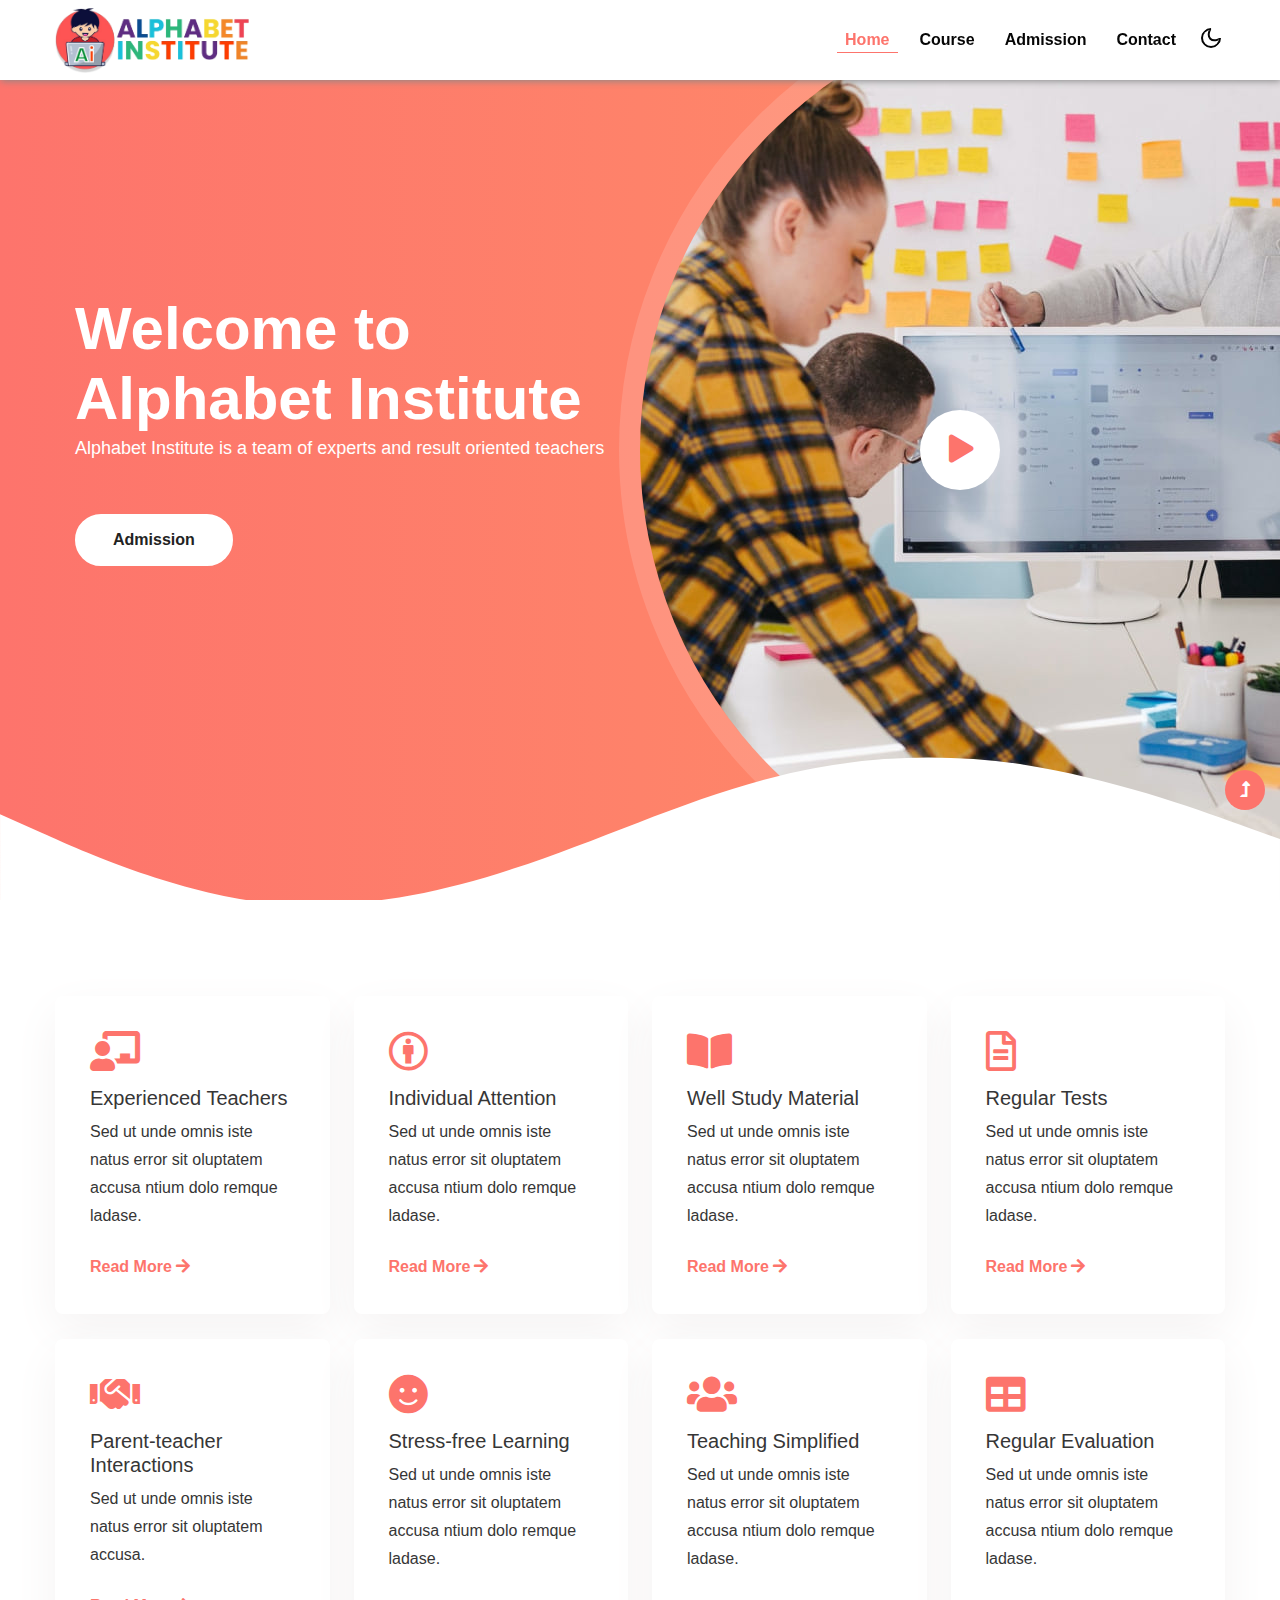
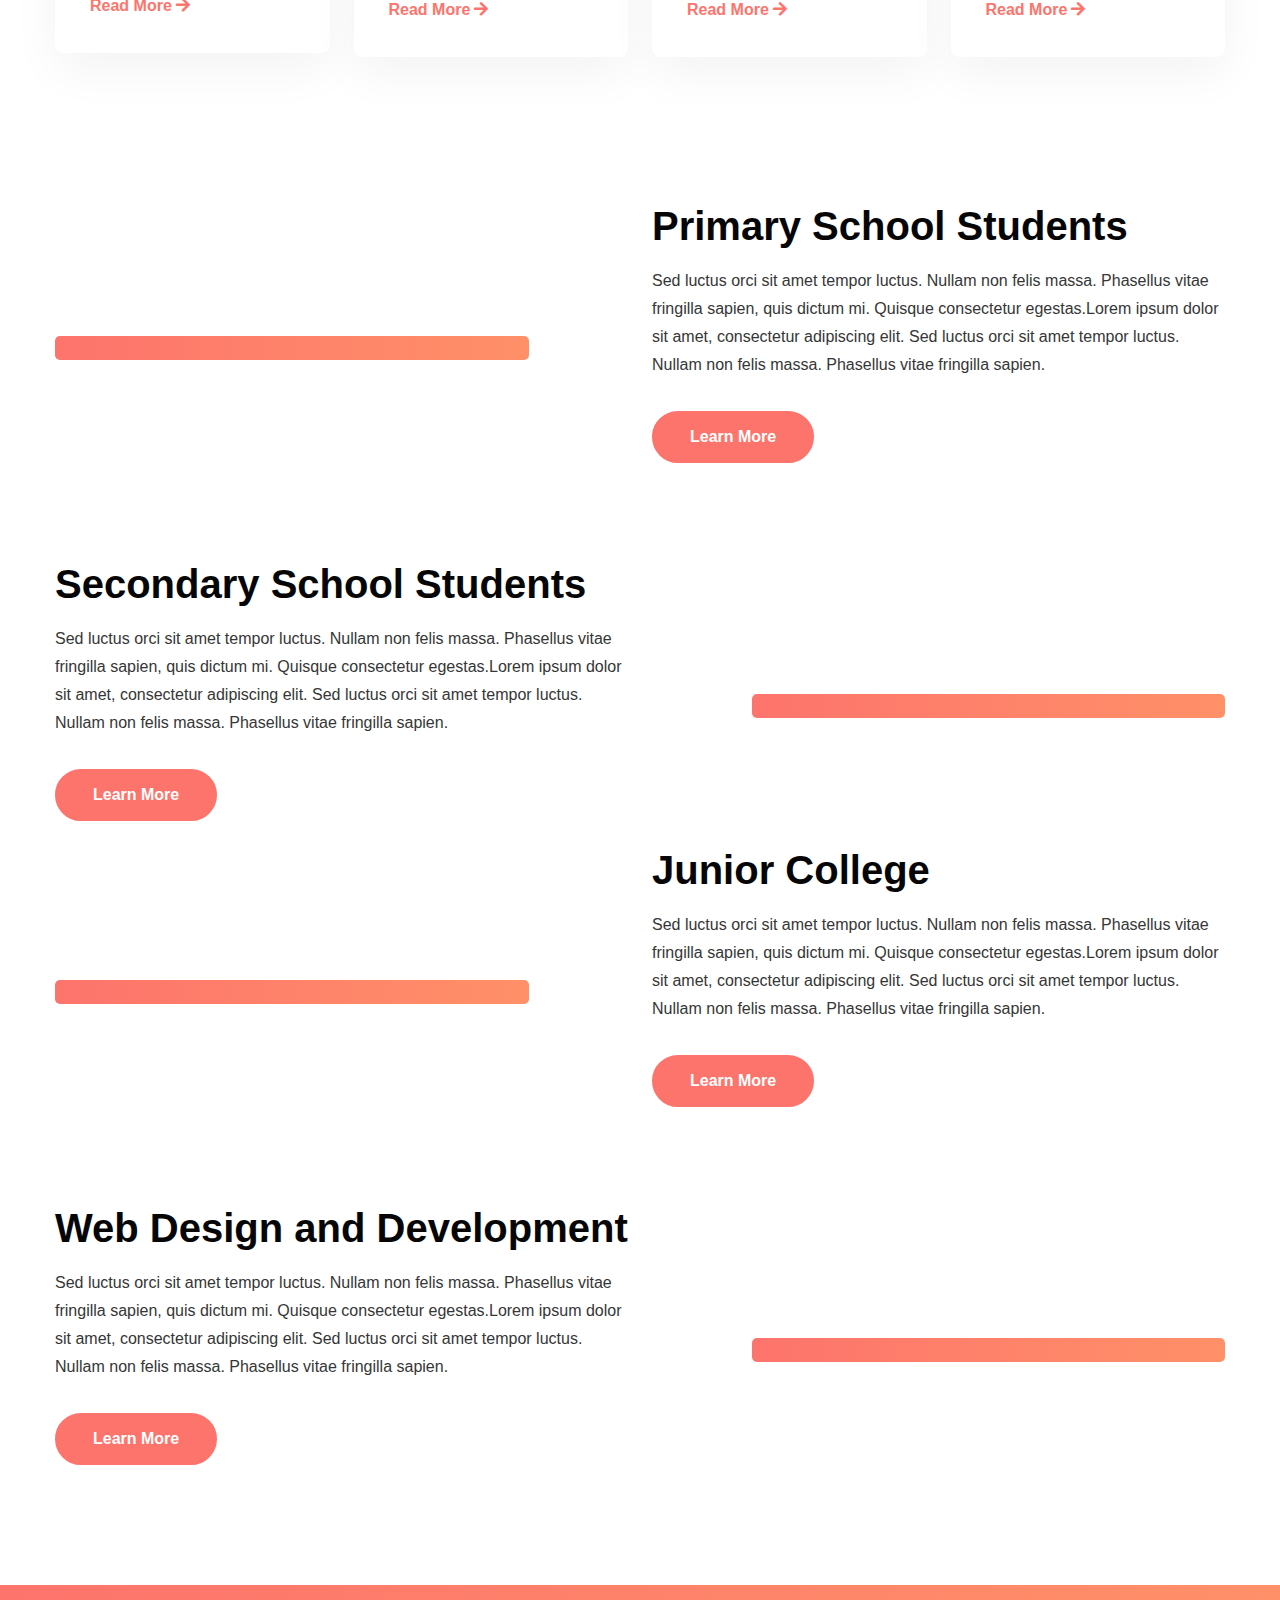
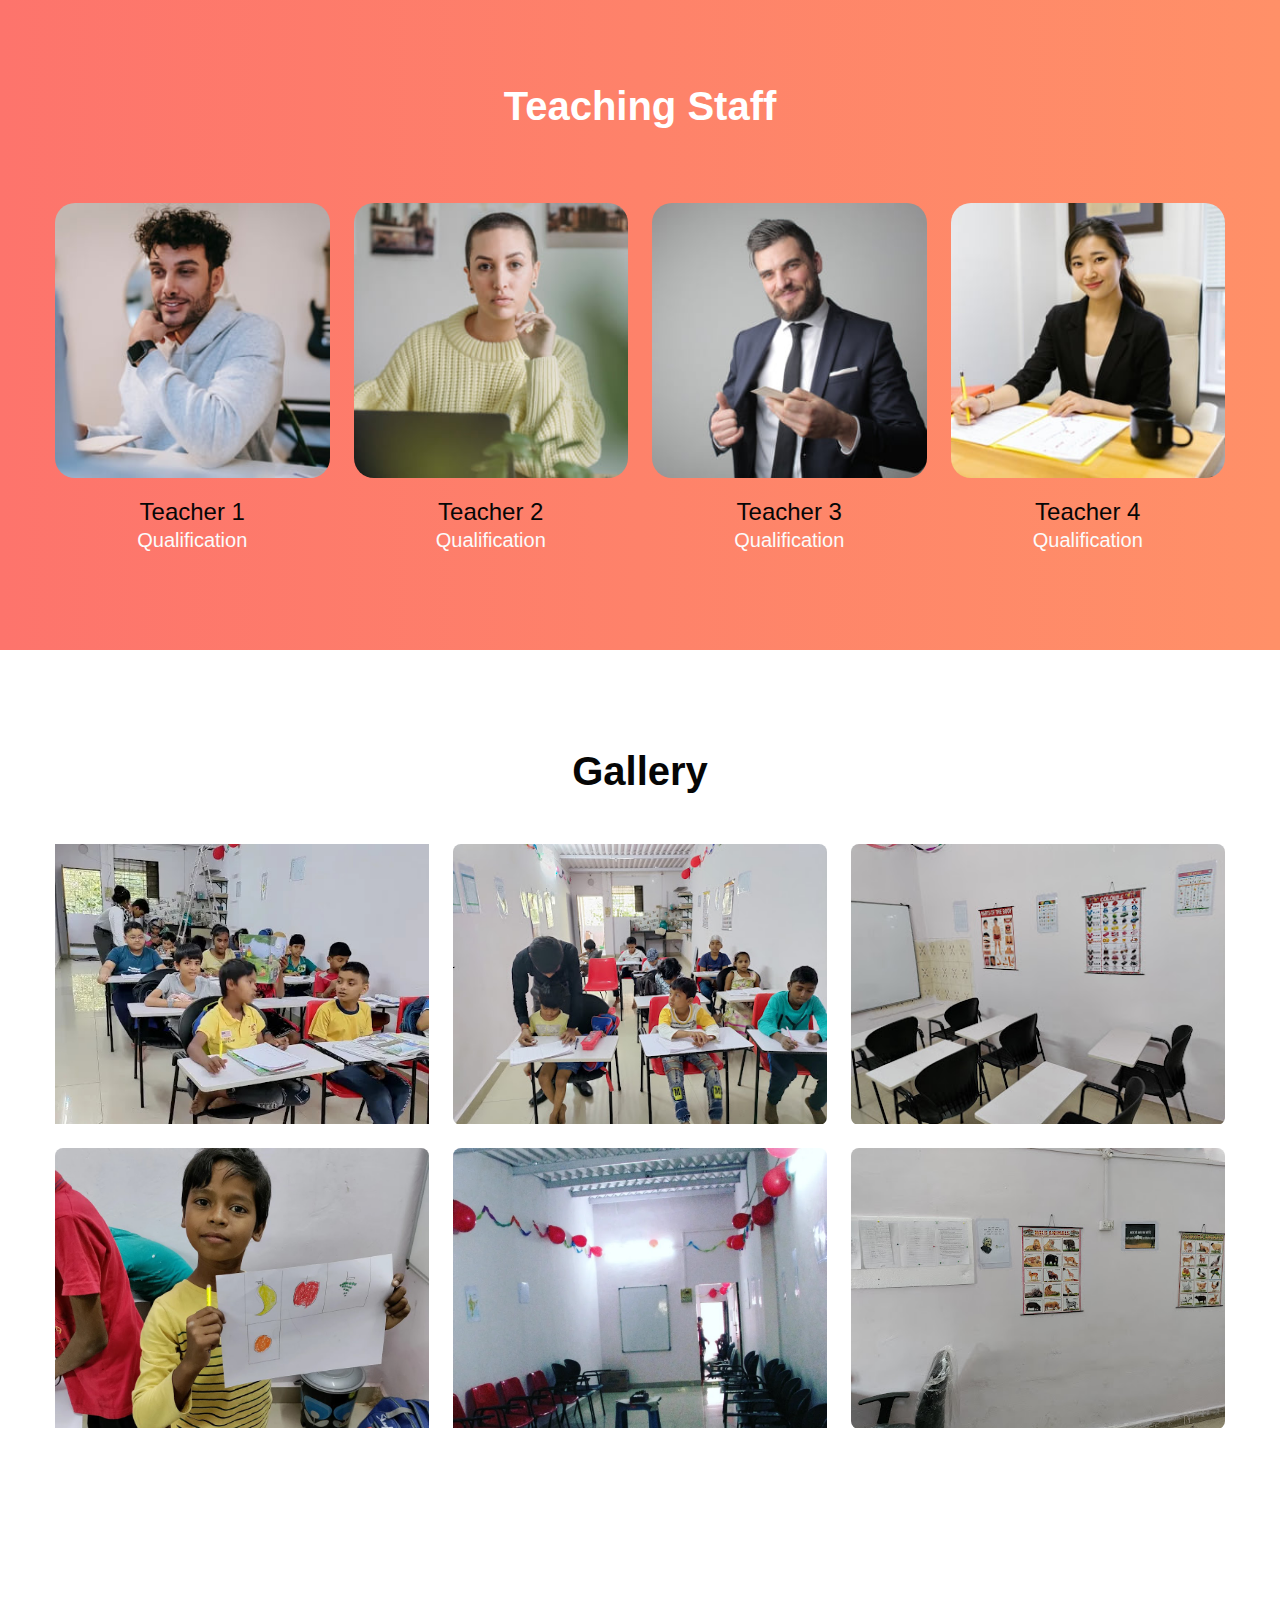
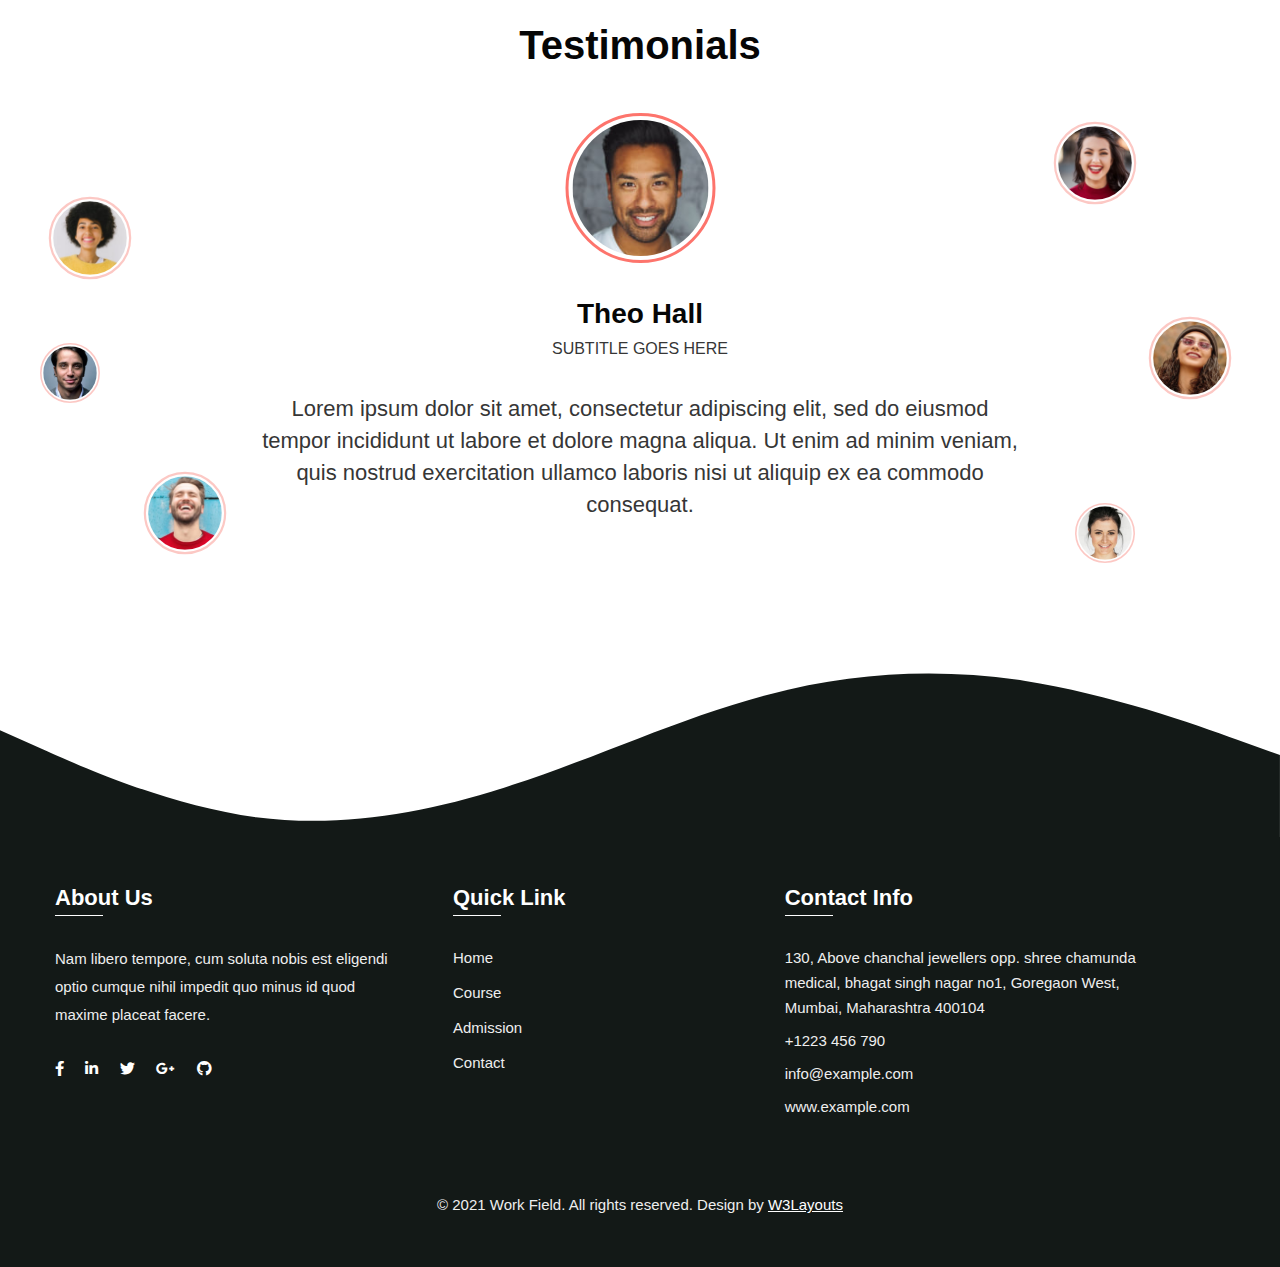
==== index.html @ 5a0d917d "alphabet_institue" ====
<!doctype html>
<html lang="en">

<head>
    <!-- Required meta tags -->
    <meta charset="utf-8">
    <meta name="viewport" content="width=device-width, initial-scale=1">
    <title>Work Field - Corporate Category Bootstrap Responsive Web Template - Home : W3Layouts</title>
    <!-- Template CSS Style link -->
    <link rel="stylesheet" href="assets/css/style-starter.css">

    <link href="https://cdnjs.cloudflare.com/ajax/libs/font-awesome/5.13.0/css/all.min.css" rel="stylesheet">
</head>

<body>
    <!-- header -->
    <header id="site-header" class="fixed-top nav-fixed">
        <div class="container">
            <nav class="navbar navbar-expand-lg navbar-light">
                <a class="navbar-brand" href="index.html">
                    <img src="assets/images/ai_logo.png" alt="">
                </a>
                <button class="navbar-toggler collapsed" type="button" data-bs-toggle="collapse"
                    data-bs-target="#navbarScroll" aria-controls="navbarScroll" aria-expanded="false"
                    aria-label="Toggle navigation">
                    <span class="navbar-toggler-icon fa icon-expand fa-bars"></span>
                    <span class="navbar-toggler-icon fa icon-close fa-times"></span>
                </button>
                <div class="collapse navbar-collapse" id="navbarScroll">
                    <ul class="navbar-nav mx-auto my-2 my-lg-0 navbar-nav-scroll">
                        <li class="nav-item">
                            <a class="nav-link active" aria-current="page" href="index.html">Home</a>
                        </li>
                        <li class="nav-item">
                            <a class="nav-link" href="about.html">Course</a>
                        </li>
                        <li class="nav-item">
                            <a class="nav-link" href="services.html">Admission</a>
                        </li>
                        <li class="nav-item">
                            <a class="nav-link" href="contact.html">Contact</a>
                        </li>
                    </ul>
                    <!-- <form action="#blog" method="GET" class="d-flex search-header">
                        <input class="form-control" type="search" placeholder="Enter Keyword..." aria-label="Search"
                            required>
                        <button class="btn btn-style" type="submit">Search</button>
                    </form> -->
                </div>
                <!-- toggle switch for light and dark theme -->
                <div class="cont-ser-position">
                    <nav class="navigation">
                        <div class="theme-switch-wrapper">
                            <label class="theme-switch" for="checkbox">
                                <input type="checkbox" id="checkbox">
                                <div class="mode-container">
                                    <i class="gg-sun"></i>
                                    <i class="gg-moon"></i>
                                </div>
                            </label>
                        </div>
                    </nav>
                </div>
                <!-- //toggle switch for light and dark theme -->
            </nav>
        </div>
    </header>
    <!-- //header -->

    <!-- hero slider Start -->
    <div class="banner-wrap">
        <div class="row m-0">
            <div class="col-md-6 banner-left pt-md-0 pt-5 pb-md-0 pb-sm-4">
                <div class="container pt-md-0 pt-5">
                    <div class="banner-info ps-xxl-5 ps-xl-0 ps-5 ms-lg-5 py-md-0 py-5">
                        <h3>Welcome to Alphabet Institute</h3>
                        <p class="mb-1">Alphabet Institute is a team of experts and result oriented teachers</p>
                        <a class="btn btn-style btn-style-2 mt-sm-5 mt-4" href="about.html">Admission</a>
                    </div>
                </div>
            </div>
            <div class="col-md-6 banner-right">
                <div class="text-center py-5">
                    <a href="#small-dialog" class="popup-with-zoom-anim play-view text-center">
                        <span class="video-play-icon">
                            <span class="fa fa-play"></span>
                        </span>
                    </a>
                    <!-- dialog itself, mfp-hide class is required to make dialog hidden -->
                    <div id="small-dialog" class="zoom-anim-dialog mfp-hide">
                        <iframe src="https://player.vimeo.com/video/119641053?h=6ddc880e8a" frameborder="0"
                            allow="autoplay; fullscreen" allowfullscreen></iframe>
                    </div>
                    <!--//video-->
                </div>
            </div>
        </div>
        <div class="shape">
            <svg xmlns="http://www.w3.org/2000/svg" viewBox="0 0 1440 280">
                <path fill-opacity="1">
                    <animate attributeName="d" dur="20000ms" repeatCount="indefinite"
                        values="M0,160L48,181.3C96,203,192,245,288,261.3C384,277,480,267,576,234.7C672,203,768,149,864,117.3C960,85,1056,75,1152,90.7C1248,107,1344,149,1392,170.7L1440,192L1440,320L1392,320C1344,320,1248,320,1152,320C1056,320,960,320,864,320C768,320,672,320,576,320C480,320,384,320,288,320C192,320,96,320,48,320L0,320Z; M0,160L48,181.3C96,203,192,245,288,234.7C384,224,480,160,576,133.3C672,107,768,117,864,138.7C960,160,1056,192,1152,197.3C1248,203,1344,181,1392,170.7L1440,160L1440,320L1392,320C1344,320,1248,320,1152,320C1056,320,960,320,864,320C768,320,672,320,576,320C480,320,384,320,288,320C192,320,96,320,48,320L0,320Z;												 M0,64L48,74.7C96,85,192,107,288,133.3C384,160,480,192,576,170.7C672,149,768,75,864,80C960,85,1056,171,1152,181.3C1248,192,1344,128,1392,96L1440,64L1440,320L1392,320C1344,320,1248,320,1152,320C1056,320,960,320,864,320C768,320,672,320,576,320C480,320,384,320,288,320C192,320,96,320,48,320L0,320Z;
                                                 M0,160L48,181.3C96,203,192,245,288,261.3C384,277,480,267,576,234.7C672,203,768,149,864,117.3C960,85,1056,75,1152,90.7C1248,107,1344,149,1392,170.7L1440,192L1440,320L1392,320C1344,320,1248,320,1152,320C1056,320,960,320,864,320C768,320,672,320,576,320C480,320,384,320,288,320C192,320,96,320,48,320L0,320Z;" />

                </path>
            </svg>
        </div>
    </div>
    <!-- hero slider end -->

    <!-- 4grids with content block -->
    <section class="home-about-w3l pt-lg-5 pb-5" id="features">
        <div class="container py-md-5 py-4">
            <div class="row align-items-center">
                <div class="col-xl-12 col-lg-8 mt-lg-0 mt-5">
                    <div class="row">
                        <div class="col-sm-3">
                            <div class="grids-1">
                                <div class="icon-style">
                                    <i class="fas fa-chalkboard-teacher"></i>
                                </div>
                                <h5 class="title-head mb-2"><a href="about.html">Experienced Teachers</a></h5>
                                <p>Sed ut unde omnis iste natus error sit oluptatem accusa ntium dolo remque
                                    ladase.</p>
                                <a href="about.html" class="btn btn-style btn-style-primary mt-4">Read More<i
                                        class="fas fa-arrow-right ms-1"></i></a>
                            </div>
                        </div>
                        <div class="col-sm-3">
                            <div class="grids-1">
                                <div class="icon-style">
                                    <i class="fab fa-creative-commons-by"></i>
                                </div>
                                <h5 class="title-head mb-2"><a href="about.html">Individual Attention</a></h5>
                                <p>Sed ut unde omnis iste natus error sit oluptatem accusa ntium dolo remque
                                    ladase.</p>
                                <a href="about.html" class="btn btn-style btn-style-primary mt-4">Read More<i
                                        class="fas fa-arrow-right ms-1"></i></a>
                            </div>
                        </div>
                        <div class="col-sm-3">
                            <div class="grids-1">
                                <div class="icon-style">
                                    <i class="fas fa-book-open"></i>
                                </div>
                                <h5 class="title-head mb-2"><a href="about.html">Well Study Material</a></h5>
                                <p>Sed ut unde omnis iste natus error sit oluptatem accusa ntium dolo remque
                                    ladase.</p>
                                <a href="about.html" class="btn btn-style btn-style-primary mt-4">Read More<i
                                        class="fas fa-arrow-right ms-1"></i></a>
                            </div>
                        </div>
                        <div class="col-sm-3">
                            <div class="grids-1">
                                <div class="icon-style">
                                    <i class="far fa-file-alt"></i>
                                </div>
                                <h5 class="title-head mb-2"><a href="about.html">Regular Tests</a></h5>
                                <p>Sed ut unde omnis iste natus error sit oluptatem accusa ntium dolo remque
                                    ladase.</p>
                                <a href="about.html" class="btn btn-style btn-style-primary mt-4">Read More<i
                                        class="fas fa-arrow-right ms-1"></i></a>
                            </div>
                        </div>
                    </div>
                </div>
                <div class="col-xl-12 col-lg-8 mt-lg-0 mt-5" style="margin-top: 25px !important;">
                    <div class="row">    
                        <div class="col-sm-3">
                            <div class="grids-1">
                                <div class="icon-style">                                    
                                    <i class="fas fa-handshake"></i>
                                </div>
                                <h5 class="title-head mb-2"><a href="about.html">Parent-teacher Interactions</a></h5>
                                <p>Sed ut unde omnis iste natus error sit oluptatem accusa.</p>
                                <a href="about.html" class="btn btn-style btn-style-primary mt-4">Read More<i
                                        class="fas fa-arrow-right ms-1"></i></a>
                            </div>
                        </div>
                        <div class="col-sm-3">
                            <div class="grids-1">
                                <div class="icon-style">
                                    <i class="fas fa-smile"></i>
                                </div>
                                <h5 class="title-head mb-2"><a href="about.html">Stress-free Learning</a></h5>
                                <p>Sed ut unde omnis iste natus error sit oluptatem accusa ntium dolo remque
                                    ladase.</p>
                                <a href="about.html" class="btn btn-style btn-style-primary mt-4">Read More<i
                                        class="fas fa-arrow-right ms-1"></i></a>
                            </div>
                        </div>
                        <div class="col-sm-3">
                            <div class="grids-1">
                                <div class="icon-style">
                                    <i class="fas fa-users"></i>
                                </div>
                                <h5 class="title-head mb-2"><a href="about.html">Teaching Simplified</a></h5>
                                <p>Sed ut unde omnis iste natus error sit oluptatem accusa ntium dolo remque
                                    ladase.</p>
                                <a href="about.html" class="btn btn-style btn-style-primary mt-4">Read More<i
                                        class="fas fa-arrow-right ms-1"></i></a>
                            </div>
                        </div>
                        <div class="col-sm-3">
                            <div class="grids-1">
                                <div class="icon-style">
                                    <i class="fas fa-table"></i>
                                </div>
                                <h5 class="title-head mb-2"><a href="about.html">Regular Evaluation</a></h5>
                                <p>Sed ut unde omnis iste natus error sit oluptatem accusa ntium dolo remque
                                    ladase.</p>
                                <a href="about.html" class="btn btn-style btn-style-primary mt-4">Read More<i
                                        class="fas fa-arrow-right ms-1"></i></a>
                            </div>
                        </div>
                    </div>
                </div>
                <!-- <div class="col-xl-5 col-lg-4 ps-lg-5 mt-lg-0 mt-5">
                    <h3 class="title-style mb-lg-4 mb-3">Digital Experience in the Talent Journey and Learning!</h3>
                    <p class="text-para">Aurabitur id gravida risus. Fusce eget ex fermentum, ultricies nisi ac sed,
                        lacinia est. Quisque ut lectus consequat, venenatis eros et, sed commodo risus.
                    </p>
                    <a href="about.html" class="btn btn-style mt-sm-5 mt-4">Learn More</a>
                </div> -->
            </div>
        </div>
    </section>
    <!-- 4grids with content block -->

    <!-- image with text section -->
    <section class="w3l-text-6 py-5">
        <div class="container pb-md-5 pb-4">
            <div class="row top-cont-grid align-items-center">
                <div class="col-lg-5">
                    <div class="right-img">
                        <img src="assets/images/primary.png" alt="" class="img-fluid" />
                    </div>
                </div>
                <div class="col-lg-1">

                </div>
                <div class="col-lg-6 mt-lg-0 mt-sm-5 mt-4">
                    <div class="left-cont">
                        <h3 class="title-style">Primary School Students</h3>
                        <p class="mt-3 mb-2">Sed luctus orci sit amet tempor luctus. Nullam non felis massa. Phasellus
                            vitae fringilla sapien, quis dictum mi. Quisque consectetur egestas.Lorem ipsum dolor sit
                            amet,
                            consectetur adipiscing elit. Sed luctus orci sit amet tempor luctus. Nullam non felis massa.
                            Phasellus vitae fringilla sapien.</p>
                        <a href="services.html" class="btn btn-style mt-4">Learn More</a>
                    </div>
                </div>
            </div>
            <div class="row top-cont-grid top-space align-items-center mt-5 pt-lg-5 pt-4 pb-4">
                <div class="col-lg-6 mt-lg-0 mt-sm-5 mt-4 order-lg-first order-last">
                    <div class="left-cont">
                        <h3 class="title-style">Secondary School Students</h3>
                        <p class="mt-3 mb-2">Sed luctus orci sit amet tempor luctus. Nullam non felis massa. Phasellus
                            vitae fringilla sapien, quis dictum mi. Quisque consectetur egestas.Lorem ipsum dolor sit
                            amet,
                            consectetur adipiscing elit. Sed luctus orci sit amet tempor luctus. Nullam non felis massa.
                            Phasellus vitae fringilla sapien.</p>
                        <a href="services.html" class="btn btn-style mt-4">Learn More</a>
                    </div>
                </div>
                <div class="col-lg-1">

                </div>
                <div class="col-lg-5 order-lg-last order-first">
                    <div class="right-img sec-img-ab">
                        <img src="assets/images/secondry.png" alt="" class="img-fluid" />
                    </div>
                </div>
            </div>
            <div class="row top-cont-grid align-items-center">
                <div class="col-lg-5">
                    <div class="right-img">
                        <img src="assets/images/primary.png" alt="" class="img-fluid" />
                    </div>
                </div>
                <div class="col-lg-1">

                </div>
                <div class="col-lg-6 mt-lg-0 mt-sm-5 mt-4">
                    <div class="left-cont">
                        <h3 class="title-style">Junior College</h3>
                        <p class="mt-3 mb-2">Sed luctus orci sit amet tempor luctus. Nullam non felis massa. Phasellus
                            vitae fringilla sapien, quis dictum mi. Quisque consectetur egestas.Lorem ipsum dolor sit
                            amet,
                            consectetur adipiscing elit. Sed luctus orci sit amet tempor luctus. Nullam non felis massa.
                            Phasellus vitae fringilla sapien.</p>
                        <a href="services.html" class="btn btn-style mt-4">Learn More</a>
                    </div>
                </div>
            </div>
            <div class="row top-cont-grid top-space align-items-center mt-5 pt-lg-5 pt-4 pb-4">
                <div class="col-lg-6 mt-lg-0 mt-sm-5 mt-4 order-lg-first order-last">
                    <div class="left-cont">
                        <h3 class="title-style">Web Design and Development</h3>
                        <p class="mt-3 mb-2">Sed luctus orci sit amet tempor luctus. Nullam non felis massa. Phasellus
                            vitae fringilla sapien, quis dictum mi. Quisque consectetur egestas.Lorem ipsum dolor sit
                            amet,
                            consectetur adipiscing elit. Sed luctus orci sit amet tempor luctus. Nullam non felis massa.
                            Phasellus vitae fringilla sapien.</p>
                        <a href="services.html" class="btn btn-style mt-4">Learn More</a>
                    </div>
                </div>
                <div class="col-lg-1">

                </div>
                <div class="col-lg-5 order-lg-last order-first">
                    <div class="right-img sec-img-ab">
                        <img src="assets/images/secondry.png" alt="" class="img-fluid" />
                    </div>
                </div>
            </div>
        </div>
    </section>
    <!-- image with text section -->

    <!-- stats -->
    <section class="w3_stats py-5" id="stats">
        <div class="container py-md-5 py-5">
            <div class="title-heading-w3 text-center mx-auto mb-md-5 mb-4" style="max-width:500px;">
                <h3 class="title-style" style="color:white">Teaching Staff</h3>
            </div>
            <div class="w3-stats text-center pt-lg-4">
                <div class="row">
                    <div class="col-md-3 col-6">
                        <div class="counter">                            
                            <div class="d-flex align-items-center justify-content-center">
                                <img src="assets/images/team1.jpg" alt="" class="img-fluid">                               
                            </div>
                            <h4>Teacher 1</h4>
                            <p class="count-text">Qualification</p>
                        </div>
                    </div>
                    <div class="col-md-3 col-6">
                        <div class="counter">                            
                            <div class="d-flex align-items-center justify-content-center">
                                <img src="assets/images/team2.jpg" alt="" class="img-fluid">
                            </div>
                            <h4>Teacher 2</h4>
                            <p class="count-text">Qualification</p>
                        </div>
                    </div>
                    <div class="col-md-3 col-6 mt-md-0 mt-4">
                        <div class="counter">                            
                            <div class="d-flex align-items-center justify-content-center">
                                <img src="assets/images/team3.jpg" alt="" class="img-fluid">
                            </div>
                            <h4>Teacher 3</h4>
                            <p class="count-text">Qualification</p>
                        </div>
                    </div>
                    <div class="col-md-3 col-6 mt-md-0 mt-4">
                        <div class="counter">                            
                            <div class="d-flex align-items-center justify-content-center">
                                <img src="assets/images/team4.jpg" alt="" class="img-fluid">
                            </div>
                            <h4>Teacher 4</h4>
                            <p class="count-text">Qualification</p>
                        </div>
                    </div>
                </div>
            </div>
        </div>
    </section>
    <!-- //stats -->

    <!-- projects block -->
    <section class="project-sec py-5" id="projects">
        <div class="container py-md-5 py-4">
            <div class="title-heading-w3 text-center mx-auto mb-md-5 mb-4" style="max-width:500px;">
                <h3 class="title-style">Gallery</h3>
            </div>
            <div class="row">
                <div class="col-md-4 col-6 gallery_height">
                    <a href="https://w3layouts.com/template/grocery-mart-a-multi-vendor-ecommerce-website-template/"
                        target="_blank">
                        <img src="assets/images/g1.jpg" alt="" class="img-fluid ">
                    </a>
                </div>
                <div class="col-md-4 col-6 gallery_height">
                    <a href="https://w3layouts.com/template/beidea-a-corporate-business-category-website-template/"
                        target="_blank">
                        <img src="assets/images/g2.jpg" alt="" class="img-fluid radius-image">
                    </a>
                </div>
                <div class="col-md-4 col-6 mt-md-0 mt-4 gallery_height">
                    <a href="https://w3layouts.com/template/biodata-a-personal-portfolio-website-templates/"
                        target="_blank">
                        <img src="assets/images/g3.jpg" alt="" class="img-fluid radius-image">
                    </a>
                </div>
                <div class="col-md-4 col-6 mt-4 gallery_height">
                    <a href="https://w3layouts.com/template/call-center-a-corporate-business-website-template/"
                        target="_blank">
                        <img src="assets/images/g4.jpg" alt="" class="img-fluid radius-image">
                    </a>
                </div>
                <div class="col-md-4 col-6 mt-4 gallery_height">
                    <a href="https://w3layouts.com/template/industries-website-template/" target="_blank">
                        <img src="assets/images/g5.jpg" alt="" class="img-fluid radius-image">
                    </a>
                </div>
                <div class="col-md-4 col-6 mt-4 gallery_height">
                    <a href="https://w3layouts.com/template/studious-website-template/" target="_blank">
                        <img src="assets/images/g6.jpg" alt="" class="img-fluid radius-image">
                    </a>
                </div>
            </div>
        </div>
    </section>
    <!-- //projects block -->

    <!-- pricing block -->
    <!-- <section class="pricing-w3l py-lg-5 py-2">
        <div class="container">
            <div class="title-heading-w3 text-center mx-auto mb-md-5 mb-4 pb-md-1" style="max-width:500px;">
                <h3 class="title-style">Pick the right plan!</h3>
            </div>
            <div class="row no-gutters pt-4">
                <div class="col-lg-4 box-pricing">
                    <h3 class="text-price">Standard</h3>
                    <h4>$0<span>per month</span></h4>
                    <ul>
                        <li><i class="fas fa-check-circle"></i> Basic website checkup</li>
                        <li><i class="fas fa-check-circle"></i> SEO recommendations</li>
                        <li><i class="fas fa-check-circle"></i> Google Ads basic plan</li>
                        <li class="na"><span><i class="fas fa-check-circle"></i> Social Media plan</span></li>
                        <li class="na"><span><i class="fas fa-check-circle"></i> Company & Business Setup</span></li>
                    </ul>
                    <a href="#button" class="btn btn-style mt-4">Get Started</a>
                </div>

                <div class="col-lg-4 box-pricing featured">
                    <h3 class="text-price">Popular</h3>
                    <h4>$29<span>per month</span></h4>
                    <ul>
                        <li><i class="fas fa-check-circle"></i> Basic website checkup</li>
                        <li><i class="fas fa-check-circle"></i> SEO recommendations</li>
                        <li><i class="fas fa-check-circle"></i> Google Ads basic plan</li>
                        <li><i class="fas fa-check-circle"></i> Social Media plan</li>
                        <li class="na"><span><i class="fas fa-check-circle"></i> Company & Business Setup</span></li>
                    </ul>
                    <a href="#button" class="btn btn-style btn-style-2 mt-4">Get Started</a>
                </div>

                <div class="col-lg-4 box-pricing">
                    <h3 class="text-price">Premium</h3>
                    <h4>$49<span>per month</span></h4>
                    <ul>
                        <li><i class="fas fa-check-circle"></i> Basic website checkup</li>
                        <li><i class="fas fa-check-circle"></i> SEO recommendations</li>
                        <li><i class="fas fa-check-circle"></i> Google Ads basic plan</li>
                        <li><i class="fas fa-check-circle"></i> Social Media plan</li>
                        <li><i class="fas fa-check-circle"></i> Company & Business Setup</li>
                    </ul>
                    <a href="#button" class="btn btn-style mt-4">Get Started</a>
                </div>
            </div>
        </div>
    </section> -->
    <!-- //pricing block -->

    <!-- testimonial section -->
    <section class="testimonial-area pt-5" id="testimonials">
        <div class="container pt-md-5 pt-4">
            <div class="title-heading-w3 text-center mx-auto mb-sm-5 mb-4" style="max-width:500px;">
                <h3 class="title-style">Testimonials</h3>
            </div>
            <div class="testi-wrap">
                <div class="client-single active position-1" data-position="position-1">
                    <div class="client-img">
                        <img src="assets/images/testi4.jpg" alt="" />
                    </div>
                    <div class="client-info">
                        <h3>Theo Hall</h3>
                        <p>Subtitle goes here</p>
                    </div>
                    <div class="client-comment">
                        <h3>Lorem ipsum dolor sit amet, consectetur adipiscing elit, sed do eiusmod tempor incididunt ut
                            labore et dolore magna aliqua. Ut enim ad minim veniam, quis nostrud exercitation ullamco
                            laboris nisi ut aliquip ex ea commodo consequat. </h3>
                        <img src="assets/images/quote.png" alt="" />
                    </div>
                </div>

                <div class="client-single inactive position-2" data-position="position-2">
                    <div class="client-img">
                        <img src="assets/images/testi2.jpg" alt="" />
                    </div>
                    <div class="client-info">
                        <h3>Olive Yew</h3>
                        <p>Subtitle goes here</p>
                    </div>
                    <div class="client-comment">
                        <h3>Lorem ipsum dolor sit amet, consectetur adipiscing elit, sed do eiusmod tempor incididunt ut
                            labore et dolore magna aliqua. Ut enim ad minim veniam, quis nostrud exercitation ullamco
                            laboris nisi ut aliquip ex ea commodo consequat. </h3>
                        <img src="assets/images/quote.png" alt="" />
                    </div>
                </div>

                <div class="client-single inactive position-3" data-position="position-3">
                    <div class="client-img">
                        <img src="assets/images/testi1.jpg" alt="" />
                    </div>
                    <div class="client-info">
                        <h3>Maya Didas</h3>
                        <p>Subtitle goes here</p>
                    </div>
                    <div class="client-comment">
                        <h3>Lorem ipsum dolor sit amet, consectetur adipiscing elit, sed do eiusmod tempor incididunt ut
                            labore et dolore magna aliqua. Ut enim ad minim veniam, quis nostrud exercitation ullamco
                            laboris nisi ut aliquip ex ea commodo consequat. </h3>
                        <img src="assets/images/quote.png" alt="" />
                    </div>
                </div>

                <div class="client-single inactive position-4" data-position="position-4">
                    <div class="client-img">
                        <img src="assets/images/testi3.jpg" alt="" />
                    </div>
                    <div class="client-info">
                        <h3>Brock Lee</h3>
                        <p>Subtitle goes here</p>
                    </div>
                    <div class="client-comment">
                        <h3>Lorem ipsum dolor sit amet, consectetur adipiscing elit, sed do eiusmod tempor incididunt ut
                            labore et dolore magna aliqua. Ut enim ad minim veniam, quis nostrud exercitation ullamco
                            laboris nisi ut aliquip ex ea commodo consequat. </h3>
                        <img src="assets/images/quote.png" alt="" />
                    </div>
                </div>

                <div class="client-single inactive position-5" data-position="position-5">
                    <div class="client-img">
                        <img src="assets/images/testi5.jpg" alt="" />
                    </div>
                    <div class="client-info">
                        <h3>Shona Leer</h3>
                        <p>Subtitle goes here</p>
                    </div>
                    <div class="client-comment">
                        <h3>Lorem ipsum dolor sit amet, consectetur adipiscing elit, sed do eiusmod tempor incididunt ut
                            labore et dolore magna aliqua. Ut enim ad minim veniam, quis nostrud exercitation ullamco
                            laboris nisi ut aliquip ex ea commodo consequat. </h3>
                        <img src="assets/images/quote.png" alt="" />
                    </div>
                </div>

                <div class="client-single inactive position-6" data-position="position-6">
                    <div class="client-img">
                        <img src="assets/images/testi6.jpg" alt="" />
                    </div>
                    <div class="client-info">
                        <h3>Dennis Lson</h3>
                        <p>Subtitle goes here</p>
                    </div>
                    <div class="client-comment">
                        <h3>Lorem ipsum dolor sit amet, consectetur adipiscing elit, sed do eiusmod tempor incididunt ut
                            labore et dolore magna aliqua. Ut enim ad minim veniam, quis nostrud exercitation ullamco
                            laboris nisi ut aliquip ex ea commodo consequat. </h3>
                        <img src="assets/images/quote.png" alt="" />
                    </div>
                </div>

                <div class="client-single inactive position-7" data-position="position-7">
                    <div class="client-img">
                        <img src="assets/images/testi7.jpg" alt="" />
                    </div>
                    <div class="client-info">
                        <h3>Jenna John</h3>
                        <p>Subtitle goes here</p>
                    </div>
                    <div class="client-comment">
                        <h3>Lorem ipsum dolor sit amet, consectetur adipiscing elit, sed do eiusmod tempor incididunt ut
                            labore et dolore magna aliqua. Ut enim ad minim veniam, quis nostrud exercitation ullamco
                            laboris nisi ut aliquip ex ea commodo consequat. </h3>
                        <img src="assets/images/quote.png" alt="" />
                    </div>
                </div>

            </div>
        </div>
    </section>
    <!-- //testimonial section -->

    <!-- footer -->
    <footer class="w3l-footer">
        <div class="shape-footer">
            <svg xmlns="http://www.w3.org/2000/svg" viewBox="0 0 1440 280">
                <path fill-opacity="1">
                    <animate attributeName="d" dur="20000ms" repeatCount="indefinite"
                        values="M0,160L48,181.3C96,203,192,245,288,261.3C384,277,480,267,576,234.7C672,203,768,149,864,117.3C960,85,1056,75,1152,90.7C1248,107,1344,149,1392,170.7L1440,192L1440,320L1392,320C1344,320,1248,320,1152,320C1056,320,960,320,864,320C768,320,672,320,576,320C480,320,384,320,288,320C192,320,96,320,48,320L0,320Z; M0,160L48,181.3C96,203,192,245,288,234.7C384,224,480,160,576,133.3C672,107,768,117,864,138.7C960,160,1056,192,1152,197.3C1248,203,1344,181,1392,170.7L1440,160L1440,320L1392,320C1344,320,1248,320,1152,320C1056,320,960,320,864,320C768,320,672,320,576,320C480,320,384,320,288,320C192,320,96,320,48,320L0,320Z;												 M0,64L48,74.7C96,85,192,107,288,133.3C384,160,480,192,576,170.7C672,149,768,75,864,80C960,85,1056,171,1152,181.3C1248,192,1344,128,1392,96L1440,64L1440,320L1392,320C1344,320,1248,320,1152,320C1056,320,960,320,864,320C768,320,672,320,576,320C480,320,384,320,288,320C192,320,96,320,48,320L0,320Z;
                                             M0,160L48,181.3C96,203,192,245,288,261.3C384,277,480,267,576,234.7C672,203,768,149,864,117.3C960,85,1056,75,1152,90.7C1248,107,1344,149,1392,170.7L1440,192L1440,320L1392,320C1344,320,1248,320,1152,320C1056,320,960,320,864,320C768,320,672,320,576,320C480,320,384,320,288,320C192,320,96,320,48,320L0,320Z;" />

                </path>
            </svg>
        </div>
        <div class="w3l-footer-16 py-5">
            <div class="container">
                <div class="row footer-p">
                    <div class="col-lg-4 pe-lg-5">
                        <h3>About Us</h3>
                        <p class="mt-3">Nam libero tempore, cum soluta nobis est eligendi optio cumque nihil impedit quo
                            minus id quod maxime placeat facere.</p>
                        <div class="columns-2 mt-4 pt-1">
                            <ul class="social">
                                <li><a href="#facebook"><i class="fab fa-facebook-f"></i></a>
                                </li>
                                <li><a href="#linkedin"><i class="fab fa-linkedin-in"></i></a>
                                </li>
                                <li><a href="#twitter"><i class="fab fa-twitter"></i></a>
                                </li>
                                <li><a href="#google"><i class="fab fa-google-plus-g"></i></a>
                                </li>
                                <li><a href="#github"><i class="fab fa-github"></i></a>
                                </li>
                            </ul>
                        </div>
                    </div>
                    <div class="col-lg-8 mt-lg-0 mt-5">
                        <div class="row">
                            <div class="col-xl-5 col-6 column">
                                <h3>Quick Link</h3>
                                <ul class="footer-gd-16">
                                    <li><a href="about.html">Home</a></li>
                                    <li><a href="#clients">Course</a></li>
                                    <li><a href="services.html">Admission</a></li>
                                    <!-- <li><a href="#blog">Blog Posts</a></li> -->
                                    <li><a href="contact.html">Contact</a></li>
                                </ul>
                            </div>
                            <div class="col-6 column">
                                <h3>Contact Info</h3>
                                <ul class="footer-contact-list">
                                    <li class="">130, Above chanchal jewellers opp. shree chamunda medical, bhagat singh nagar no1, Goregaon West, Mumbai, Maharashtra 400104</li>
                                    <li class="mt-2"><a href="tel:+12 23456790">+1223 456 790</a></li>
                                    <li class="mt-2"><a href="mailto:info@example.com">info@example.com</a></li>
                                    <li class="mt-2"><a href="mailto:info@example.com">www.example.com</a></li>
                                </ul>
                            </div>
                        </div>
                    </div>
                    <!-- <div class="col-lg-3 col-md-7 col-sm-8 column mt-lg-0 mt-4 pl-xl-0">
                        <h3>Newsletter </h3>
                        <div class="end-column">
                            <form action="#" class="subscribe" method="post">
                                <input type="email" name="email" placeholder="Email Address" required="">
                                <button><span class="fa fa-paper-plane" aria-hidden="true"></span></button>
                            </form>
                            <p class="mt-4">Subscribe to our mailing list and get updates to your email inbox.</p>
                        </div>
                    </div> -->
                </div>
                <div class="below-section text-center pt-lg-4 mt-5">
                    <p class="copy-text">&copy; 2021 Work Field. All rights reserved. Design by <a
                            href="https://w3layouts.com/" target="_blank"> W3Layouts</a>
                    </p>
                </div>
            </div>
        </div>
    </footer>
    <!-- //footer -->

    <!-- Js scripts -->
    <!-- move top -->
    <button onclick="topFunction()" id="movetop" title="Go to top">
        <span class="fas fa-level-up-alt" aria-hidden="true"></span>
    </button>
    <script>
        // When the user scrolls down 20px from the top of the document, show the button
        window.onscroll = function () {
            scrollFunction()
        };

        function scrollFunction() {
            if (document.body.scrollTop > 20 || document.documentElement.scrollTop > 20) {
                document.getElementById("movetop").style.display = "block";
            } else {
                document.getElementById("movetop").style.display = "none";
            }
        }

        // When the user clicks on the button, scroll to the top of the document
        function topFunction() {
            document.body.scrollTop = 0;
            document.documentElement.scrollTop = 0;
        }
    </script>
    <!-- //move top -->

    <!-- common jquery plugin -->
    <script src="assets/js/jquery-3.3.1.min.js"></script>
    <!-- //common jquery plugin -->

    <!-- /counter-->
    <script src="assets/js/counter.js"></script>
    <!-- //counter-->

    <!-- testimonial script -->
    <script>
        $(document).ready(function () {

            $('.client-single').on('click', function (event) {
                event.preventDefault();

                var active = $(this).hasClass('active');

                var parent = $(this).parents('.testi-wrap');

                if (!active) {
                    var activeBlock = parent.find('.client-single.active');

                    var currentPos = $(this).attr('data-position');

                    var newPos = activeBlock.attr('data-position');

                    activeBlock.removeClass('active').removeClass(newPos).addClass('inactive').addClass(
                        currentPos);
                    activeBlock.attr('data-position', currentPos);

                    $(this).addClass('active').removeClass('inactive').removeClass(currentPos).addClass(
                        newPos);
                    $(this).attr('data-position', newPos);

                }
            });

        }(jQuery));
    </script>
    <!-- //testimonial script -->

    <!-- magnific popup -->
    <script src="assets/js/jquery.magnific-popup.min.js"></script>
    <script>
        $(document).ready(function () {
            $('.popup-with-zoom-anim').magnificPopup({
                type: 'inline',

                fixedContentPos: false,
                fixedBgPos: true,

                overflowY: 'auto',

                closeBtnInside: true,
                preloader: false,

                midClick: true,
                removalDelay: 300,
                mainClass: 'my-mfp-zoom-in'
            });

            $('.popup-with-move-anim').magnificPopup({
                type: 'inline',

                fixedContentPos: false,
                fixedBgPos: true,

                overflowY: 'auto',

                closeBtnInside: true,
                preloader: false,

                midClick: true,
                removalDelay: 300,
                mainClass: 'my-mfp-slide-bottom'
            });
        });
    </script>
    <!-- //magnific popup -->

    <!-- theme switch js (light and dark)-->
    <script src="assets/js/theme-change.js"></script>
    <!-- //theme switch js (light and dark)-->

    <!-- MENU-JS -->
    <script>
        // $(window).on("scroll", function () {
        //     var scroll = $(window).scrollTop();

        //     if (scroll >= 80) {
        //         $("#site-header").addClass("nav-fixed");
        //     } else {
        //         $("#site-header").removeClass("nav-fixed");
        //     }
        // });

        //Main navigation Active Class Add Remove
        $(".navbar-toggler").on("click", function () {
            $("header").toggleClass("active");
        });
        $(document).on("ready", function () {
            if ($(window).width() > 991) {
                $("header").removeClass("active");
            }
            $(window).on("resize", function () {
                if ($(window).width() > 991) {
                    $("header").removeClass("active");
                }
            });
        });
    </script>
    <!-- //MENU-JS -->

    <!-- disable body scroll which navbar is in active -->
    <script>
        $(function () {
            $('.navbar-toggler').click(function () {
                $('body').toggleClass('noscroll');
            })
        });
    </script>
    <!-- //disable body scroll which navbar is in active -->

    <!-- bootstrap -->
    <script src="assets/js/bootstrap.min.js"></script>
    <!-- //bootstrap -->
    <!-- //Js scripts -->
    <script src="assets/js/script.js"></script>
</body>

</html>
---- assets/css/style-starter.css ----
@charset "UTF-8";

/*--
Author: W3layouts
Author URL: http://w3layouts.com
--*/
/*!
 * Bootstrap v5.0.1 (https://getbootstrap.com/)
 * Copyright 2011-2021 The Bootstrap Authors
 * Copyright 2011-2021 Twitter, Inc.
 * Licensed under MIT (https://github.com/twbs/bootstrap/blob/main/LICENSE)
 */
:root {
  --bs-blue: #0d6efd;
  --bs-indigo: #6610f2;
  --bs-purple: #6f42c1;
  --bs-pink: #d63384;
  --bs-red: #dc3545;
  --bs-orange: #fd7e14;
  --bs-yellow: #ffc107;
  --bs-green: #198754;
  --bs-teal: #20c997;
  --bs-cyan: #0dcaf0;
  --bs-white: #fff;
  --bs-gray: #6c757d;
  --bs-gray-dark: #343a40;
  --bs-primary: #0d6efd;
  --bs-secondary: #6c757d;
  --bs-success: #198754;
  --bs-info: #0dcaf0;
  --bs-warning: #ffc107;
  --bs-danger: #dc3545;
  --bs-light: #f8f9fa;
  --bs-dark: #212529;
  --bs-font-sans-serif: system-ui, -apple-system, "Segoe UI", Roboto, "Helvetica Neue", Arial, "Noto Sans", "Liberation Sans", sans-serif, "Apple Color Emoji", "Segoe UI Emoji", "Segoe UI Symbol", "Noto Color Emoji";
  --bs-font-monospace: SFMono-Regular, Menlo, Monaco, Consolas, "Liberation Mono", "Courier New", monospace;
  --bs-gradient: linear-gradient(180deg, rgba(255, 255, 255, 0.15), rgba(255, 255, 255, 0));
}

*,
*::before,
*::after {
  box-sizing: border-box;
}

@media (prefers-reduced-motion: no-preference) {
  :root {
    scroll-behavior: smooth;
  }
}

body {
  margin: 0;
  font-family: var(--bs-font-sans-serif);
  font-size: 1rem;
  font-weight: 400;
  line-height: 1.5;
  color: #212529;
  background-color: #fff;
  -webkit-text-size-adjust: 100%;
  -webkit-tap-highlight-color: rgba(0, 0, 0, 0);
}

hr {
  margin: 1rem 0;
  color: inherit;
  background-color: currentColor;
  border: 0;
  opacity: 0.25;
}

hr:not([size]) {
  height: 1px;
}

h6,
.h6,
h5,
.h5,
h4,
.h4,
h3,
.h3,
h2,
.h2,
h1,
.h1 {
  margin-top: 0;
  margin-bottom: 0.5rem;
  font-weight: 500;
  line-height: 1.2;
}

h1,
.h1 {
  font-size: calc(1.375rem + 1.5vw);
}

@media (min-width: 1200px) {

  h1,
  .h1 {
    font-size: 2.5rem;
  }
}

h2,
.h2 {
  font-size: calc(1.325rem + 0.9vw);
}

@media (min-width: 1200px) {

  h2,
  .h2 {
    font-size: 2rem;
  }
}

h3,
.h3 {
  font-size: calc(1.3rem + 0.6vw);
}

@media (min-width: 1200px) {

  h3,
  .h3 {
    font-size: 1.75rem;
  }
}

h4,
.h4 {
  font-size: calc(1.275rem + 0.3vw);
}

@media (min-width: 1200px) {

  h4,
  .h4 {
    font-size: 1.5rem;
  }
}

h5,
.h5 {
  font-size: 1.25rem;
}

h6,
.h6 {
  font-size: 1rem;
}

p {
  margin-top: 0;
  margin-bottom: 1rem;
}

abbr[title],
abbr[data-bs-original-title] {
  -webkit-text-decoration: underline dotted;
  text-decoration: underline dotted;
  cursor: help;
  -webkit-text-decoration-skip-ink: none;
  text-decoration-skip-ink: none;
}

address {
  margin-bottom: 1rem;
  font-style: normal;
  line-height: inherit;
}

ol,
ul {
  padding-left: 2rem;
}

ol,
ul,
dl {
  margin-top: 0;
  margin-bottom: 1rem;
}

ol ol,
ul ul,
ol ul,
ul ol {
  margin-bottom: 0;
}

dt {
  font-weight: 700;
}

dd {
  margin-bottom: 0.5rem;
  margin-left: 0;
}

blockquote {
  margin: 0 0 1rem;
}

b,
strong {
  font-weight: bolder;
}

small,
.small {
  font-size: 0.875em;
}

mark,
.mark {
  padding: 0.2em;
  background-color: #fcf8e3;
}

sub,
sup {
  position: relative;
  font-size: 0.75em;
  line-height: 0;
  vertical-align: baseline;
}

sub {
  bottom: -0.25em;
}

sup {
  top: -0.5em;
}

a {
  color: #0d6efd;
  text-decoration: underline;
}

a:hover {
  color: #0a58ca;
}

a:not([href]):not([class]),
a:not([href]):not([class]):hover {
  color: inherit;
  text-decoration: none;
}

pre,
code,
kbd,
samp {
  font-family: var(--bs-font-monospace);
  font-size: 1em;
  direction: ltr
    /* rtl:ignore */
  ;
  unicode-bidi: bidi-override;
}

pre {
  display: block;
  margin-top: 0;
  margin-bottom: 1rem;
  overflow: auto;
  font-size: 0.875em;
}

pre code {
  font-size: inherit;
  color: inherit;
  word-break: normal;
}

code {
  font-size: 0.875em;
  color: #d63384;
  word-wrap: break-word;
}

a>code {
  color: inherit;
}

kbd {
  padding: 0.2rem 0.4rem;
  font-size: 0.875em;
  color: #fff;
  background-color: #212529;
  border-radius: 0.2rem;
}

kbd kbd {
  padding: 0;
  font-size: 1em;
  font-weight: 700;
}

figure {
  margin: 0 0 1rem;
}

img,
svg {
  vertical-align: middle;
}

table {
  caption-side: bottom;
  border-collapse: collapse;
}

caption {
  padding-top: 0.5rem;
  padding-bottom: 0.5rem;
  color: #6c757d;
  text-align: left;
}

th {
  text-align: inherit;
  text-align: -webkit-match-parent;
}

thead,
tbody,
tfoot,
tr,
td,
th {
  border-color: inherit;
  border-style: solid;
  border-width: 0;
}

label {
  display: inline-block;
}

button {
  border-radius: 0;
}

button:focus:not(:focus-visible) {
  outline: 0;
}

input,
button,
select,
optgroup,
textarea {
  margin: 0;
  font-family: inherit;
  font-size: inherit;
  line-height: inherit;
}

button,
select {
  text-transform: none;
}

[role=button] {
  cursor: pointer;
}

select {
  word-wrap: normal;
}

select:disabled {
  opacity: 1;
}

[list]::-webkit-calendar-picker-indicator {
  display: none;
}

button,
[type=button],
[type=reset],
[type=submit] {
  -webkit-appearance: button;
}

button:not(:disabled),
[type=button]:not(:disabled),
[type=reset]:not(:disabled),
[type=submit]:not(:disabled) {
  cursor: pointer;
}

::-moz-focus-inner {
  padding: 0;
  border-style: none;
}

textarea {
  resize: vertical;
}

fieldset {
  min-width: 0;
  padding: 0;
  margin: 0;
  border: 0;
}

legend {
  float: left;
  width: 100%;
  padding: 0;
  margin-bottom: 0.5rem;
  font-size: calc(1.275rem + 0.3vw);
  line-height: inherit;
}

@media (min-width: 1200px) {
  legend {
    font-size: 1.5rem;
  }
}

legend+* {
  clear: left;
}

::-webkit-datetime-edit-fields-wrapper,
::-webkit-datetime-edit-text,
::-webkit-datetime-edit-minute,
::-webkit-datetime-edit-hour-field,
::-webkit-datetime-edit-day-field,
::-webkit-datetime-edit-month-field,
::-webkit-datetime-edit-year-field {
  padding: 0;
}

::-webkit-inner-spin-button {
  height: auto;
}

[type=search] {
  outline-offset: -2px;
  -webkit-appearance: textfield;
}

/* rtl:raw:
[type="tel"],
[type="url"],
[type="email"],
[type="number"] {
  direction: ltr;
}
*/
::-webkit-search-decoration {
  -webkit-appearance: none;
}

::-webkit-color-swatch-wrapper {
  padding: 0;
}

::file-selector-button {
  font: inherit;
}

::-webkit-file-upload-button {
  font: inherit;
  -webkit-appearance: button;
}

output {
  display: inline-block;
}

iframe {
  border: 0;
}

summary {
  display: list-item;
  cursor: pointer;
}

progress {
  vertical-align: baseline;
}

[hidden] {
  display: none !important;
}

.lead {
  font-size: 1.25rem;
  font-weight: 300;
}

.display-1 {
  font-size: calc(1.625rem + 4.5vw);
  font-weight: 300;
  line-height: 1.2;
}

@media (min-width: 1200px) {
  .display-1 {
    font-size: 5rem;
  }
}

.display-2 {
  font-size: calc(1.575rem + 3.9vw);
  font-weight: 300;
  line-height: 1.2;
}

@media (min-width: 1200px) {
  .display-2 {
    font-size: 4.5rem;
  }
}

.display-3 {
  font-size: calc(1.525rem + 3.3vw);
  font-weight: 300;
  line-height: 1.2;
}

@media (min-width: 1200px) {
  .display-3 {
    font-size: 4rem;
  }
}

.display-4 {
  font-size: calc(1.475rem + 2.7vw);
  font-weight: 300;
  line-height: 1.2;
}

@media (min-width: 1200px) {
  .display-4 {
    font-size: 3.5rem;
  }
}

.display-5 {
  font-size: calc(1.425rem + 2.1vw);
  font-weight: 300;
  line-height: 1.2;
}

@media (min-width: 1200px) {
  .display-5 {
    font-size: 3rem;
  }
}

.display-6 {
  font-size: calc(1.375rem + 1.5vw);
  font-weight: 300;
  line-height: 1.2;
}

@media (min-width: 1200px) {
  .display-6 {
    font-size: 2.5rem;
  }
}

.list-unstyled {
  padding-left: 0;
  list-style: none;
}

.list-inline {
  padding-left: 0;
  list-style: none;
}

.list-inline-item {
  display: inline-block;
}

.list-inline-item:not(:last-child) {
  margin-right: 0.5rem;
}

.initialism {
  font-size: 0.875em;
  text-transform: uppercase;
}

.blockquote {
  margin-bottom: 1rem;
  font-size: 1.25rem;
}

.blockquote> :last-child {
  margin-bottom: 0;
}

.blockquote-footer {
  margin-top: -1rem;
  margin-bottom: 1rem;
  font-size: 0.875em;
  color: #6c757d;
}

.blockquote-footer::before {
  content: "— ";
}

.img-fluid {
  max-width: 100%;
  height: auto;
}

.img-thumbnail {
  padding: 0.25rem;
  background-color: #fff;
  border: 1px solid #dee2e6;
  border-radius: 0.25rem;
  max-width: 100%;
  height: auto;
}

.figure {
  display: inline-block;
}

.figure-img {
  margin-bottom: 0.5rem;
  line-height: 1;
}

.figure-caption {
  font-size: 0.875em;
  color: #6c757d;
}

.container,
.container-fluid,
.container-xxl,
.container-xl,
.container-lg,
.container-md,
.container-sm {
  width: 100%;
  padding-right: var(--bs-gutter-x, 0.75rem);
  padding-left: var(--bs-gutter-x, 0.75rem);
  margin-right: auto;
  margin-left: auto;
}

@media (min-width: 576px) {

  .container-sm,
  .container {
    max-width: 540px;
  }
}

@media (min-width: 768px) {

  .container-md,
  .container-sm,
  .container {
    max-width: 720px;
  }
}

@media (min-width: 992px) {

  .container-lg,
  .container-md,
  .container-sm,
  .container {
    max-width: 960px;
  }
}

@media (min-width: 1200px) {

  .container-xl,
  .container-lg,
  .container-md,
  .container-sm,
  .container {
    max-width: 1140px;
  }
}

@media (min-width: 1400px) {

  .container-xxl,
  .container-xl,
  .container-lg,
  .container-md,
  .container-sm,
  .container {
    max-width: 1320px;
  }
}

.row {
  --bs-gutter-x: 1.5rem;
  --bs-gutter-y: 0;
  display: flex;
  flex-wrap: wrap;
  margin-top: calc(var(--bs-gutter-y) * -1);
  margin-right: calc(var(--bs-gutter-x) / -2);
  margin-left: calc(var(--bs-gutter-x) / -2);
}

.row>* {
  flex-shrink: 0;
  width: 100%;
  max-width: 100%;
  padding-right: calc(var(--bs-gutter-x) / 2);
  padding-left: calc(var(--bs-gutter-x) / 2);
  margin-top: var(--bs-gutter-y);
}

.col {
  flex: 1 0 0%;
}

.row-cols-auto>* {
  flex: 0 0 auto;
  width: auto;
}

.row-cols-1>* {
  flex: 0 0 auto;
  width: 100%;
}

.row-cols-2>* {
  flex: 0 0 auto;
  width: 50%;
}

.row-cols-3>* {
  flex: 0 0 auto;
  width: 33.3333333333%;
}

.row-cols-4>* {
  flex: 0 0 auto;
  width: 25%;
}

.row-cols-5>* {
  flex: 0 0 auto;
  width: 20%;
}

.row-cols-6>* {
  flex: 0 0 auto;
  width: 16.6666666667%;
}

.col-auto {
  flex: 0 0 auto;
  width: auto;
}

.col-1 {
  flex: 0 0 auto;
  width: 8.3333333333%;
}

.col-2 {
  flex: 0 0 auto;
  width: 16.6666666667%;
}

.col-3 {
  flex: 0 0 auto;
  width: 25%;
}

.col-4 {
  flex: 0 0 auto;
  width: 33.3333333333%;
}

.col-5 {
  flex: 0 0 auto;
  width: 41.6666666667%;
}

.col-6 {
  flex: 0 0 auto;
  width: 50%;
}

.col-7 {
  flex: 0 0 auto;
  width: 58.3333333333%;
}

.col-8 {
  flex: 0 0 auto;
  width: 66.6666666667%;
}

.col-9 {
  flex: 0 0 auto;
  width: 75%;
}

.col-10 {
  flex: 0 0 auto;
  width: 83.3333333333%;
}

.col-11 {
  flex: 0 0 auto;
  width: 91.6666666667%;
}

.col-12 {
  flex: 0 0 auto;
  width: 100%;
}

.offset-1 {
  margin-left: 8.3333333333%;
}

.offset-2 {
  margin-left: 16.6666666667%;
}

.offset-3 {
  margin-left: 25%;
}

.offset-4 {
  margin-left: 33.3333333333%;
}

.offset-5 {
  margin-left: 41.6666666667%;
}

.offset-6 {
  margin-left: 50%;
}

.offset-7 {
  margin-left: 58.3333333333%;
}

.offset-8 {
  margin-left: 66.6666666667%;
}

.offset-9 {
  margin-left: 75%;
}

.offset-10 {
  margin-left: 83.3333333333%;
}

.offset-11 {
  margin-left: 91.6666666667%;
}

.g-0,
.gx-0 {
  --bs-gutter-x: 0;
}

.g-0,
.gy-0 {
  --bs-gutter-y: 0;
}

.g-1,
.gx-1 {
  --bs-gutter-x: 0.25rem;
}

.g-1,
.gy-1 {
  --bs-gutter-y: 0.25rem;
}

.g-2,
.gx-2 {
  --bs-gutter-x: 0.5rem;
}

.g-2,
.gy-2 {
  --bs-gutter-y: 0.5rem;
}

.g-3,
.gx-3 {
  --bs-gutter-x: 1rem;
}

.g-3,
.gy-3 {
  --bs-gutter-y: 1rem;
}

.g-4,
.gx-4 {
  --bs-gutter-x: 1.5rem;
}

.g-4,
.gy-4 {
  --bs-gutter-y: 1.5rem;
}

.g-5,
.gx-5 {
  --bs-gutter-x: 3rem;
}

.g-5,
.gy-5 {
  --bs-gutter-y: 3rem;
}

@media (min-width: 576px) {
  .col-sm {
    flex: 1 0 0%;
  }

  .row-cols-sm-auto>* {
    flex: 0 0 auto;
    width: auto;
  }

  .row-cols-sm-1>* {
    flex: 0 0 auto;
    width: 100%;
  }

  .row-cols-sm-2>* {
    flex: 0 0 auto;
    width: 50%;
  }

  .row-cols-sm-3>* {
    flex: 0 0 auto;
    width: 33.3333333333%;
  }

  .row-cols-sm-4>* {
    flex: 0 0 auto;
    width: 25%;
  }

  .row-cols-sm-5>* {
    flex: 0 0 auto;
    width: 20%;
  }

  .row-cols-sm-6>* {
    flex: 0 0 auto;
    width: 16.6666666667%;
  }

  .col-sm-auto {
    flex: 0 0 auto;
    width: auto;
  }

  .col-sm-1 {
    flex: 0 0 auto;
    width: 8.3333333333%;
  }

  .col-sm-2 {
    flex: 0 0 auto;
    width: 16.6666666667%;
  }

  .col-sm-3 {
    flex: 0 0 auto;
    width: 25%;
  }

  .col-sm-4 {
    flex: 0 0 auto;
    width: 33.3333333333%;
  }

  .col-sm-5 {
    flex: 0 0 auto;
    width: 41.6666666667%;
  }

  .col-sm-6 {
    flex: 0 0 auto;
    width: 50%;
  }

  .col-sm-7 {
    flex: 0 0 auto;
    width: 58.3333333333%;
  }

  .col-sm-8 {
    flex: 0 0 auto;
    width: 66.6666666667%;
  }

  .col-sm-9 {
    flex: 0 0 auto;
    width: 75%;
  }

  .col-sm-10 {
    flex: 0 0 auto;
    width: 83.3333333333%;
  }

  .col-sm-11 {
    flex: 0 0 auto;
    width: 91.6666666667%;
  }

  .col-sm-12 {
    flex: 0 0 auto;
    width: 100%;
  }

  .offset-sm-0 {
    margin-left: 0;
  }

  .offset-sm-1 {
    margin-left: 8.3333333333%;
  }

  .offset-sm-2 {
    margin-left: 16.6666666667%;
  }

  .offset-sm-3 {
    margin-left: 25%;
  }

  .offset-sm-4 {
    margin-left: 33.3333333333%;
  }

  .offset-sm-5 {
    margin-left: 41.6666666667%;
  }

  .offset-sm-6 {
    margin-left: 50%;
  }

  .offset-sm-7 {
    margin-left: 58.3333333333%;
  }

  .offset-sm-8 {
    margin-left: 66.6666666667%;
  }

  .offset-sm-9 {
    margin-left: 75%;
  }

  .offset-sm-10 {
    margin-left: 83.3333333333%;
  }

  .offset-sm-11 {
    margin-left: 91.6666666667%;
  }

  .g-sm-0,
  .gx-sm-0 {
    --bs-gutter-x: 0;
  }

  .g-sm-0,
  .gy-sm-0 {
    --bs-gutter-y: 0;
  }

  .g-sm-1,
  .gx-sm-1 {
    --bs-gutter-x: 0.25rem;
  }

  .g-sm-1,
  .gy-sm-1 {
    --bs-gutter-y: 0.25rem;
  }

  .g-sm-2,
  .gx-sm-2 {
    --bs-gutter-x: 0.5rem;
  }

  .g-sm-2,
  .gy-sm-2 {
    --bs-gutter-y: 0.5rem;
  }

  .g-sm-3,
  .gx-sm-3 {
    --bs-gutter-x: 1rem;
  }

  .g-sm-3,
  .gy-sm-3 {
    --bs-gutter-y: 1rem;
  }

  .g-sm-4,
  .gx-sm-4 {
    --bs-gutter-x: 1.5rem;
  }

  .g-sm-4,
  .gy-sm-4 {
    --bs-gutter-y: 1.5rem;
  }

  .g-sm-5,
  .gx-sm-5 {
    --bs-gutter-x: 3rem;
  }

  .g-sm-5,
  .gy-sm-5 {
    --bs-gutter-y: 3rem;
  }
}

@media (min-width: 768px) {
  .col-md {
    flex: 1 0 0%;
  }

  .row-cols-md-auto>* {
    flex: 0 0 auto;
    width: auto;
  }

  .row-cols-md-1>* {
    flex: 0 0 auto;
    width: 100%;
  }

  .row-cols-md-2>* {
    flex: 0 0 auto;
    width: 50%;
  }

  .row-cols-md-3>* {
    flex: 0 0 auto;
    width: 33.3333333333%;
  }

  .row-cols-md-4>* {
    flex: 0 0 auto;
    width: 25%;
  }

  .row-cols-md-5>* {
    flex: 0 0 auto;
    width: 20%;
  }

  .row-cols-md-6>* {
    flex: 0 0 auto;
    width: 16.6666666667%;
  }

  .col-md-auto {
    flex: 0 0 auto;
    width: auto;
  }

  .col-md-1 {
    flex: 0 0 auto;
    width: 8.3333333333%;
  }

  .col-md-2 {
    flex: 0 0 auto;
    width: 16.6666666667%;
  }

  .col-md-3 {
    flex: 0 0 auto;
    width: 25%;
  }

  .col-md-4 {
    flex: 0 0 auto;
    width: 33.3333333333%;
  }

  .col-md-5 {
    flex: 0 0 auto;
    width: 41.6666666667%;
  }

  .col-md-6 {
    flex: 0 0 auto;
    width: 50%;
  }

  .col-md-7 {
    flex: 0 0 auto;
    width: 58.3333333333%;
  }

  .col-md-8 {
    flex: 0 0 auto;
    width: 66.6666666667%;
  }

  .col-md-9 {
    flex: 0 0 auto;
    width: 75%;
  }

  .col-md-10 {
    flex: 0 0 auto;
    width: 83.3333333333%;
  }

  .col-md-11 {
    flex: 0 0 auto;
    width: 91.6666666667%;
  }

  .col-md-12 {
    flex: 0 0 auto;
    width: 100%;
  }

  .offset-md-0 {
    margin-left: 0;
  }

  .offset-md-1 {
    margin-left: 8.3333333333%;
  }

  .offset-md-2 {
    margin-left: 16.6666666667%;
  }

  .offset-md-3 {
    margin-left: 25%;
  }

  .offset-md-4 {
    margin-left: 33.3333333333%;
  }

  .offset-md-5 {
    margin-left: 41.6666666667%;
  }

  .offset-md-6 {
    margin-left: 50%;
  }

  .offset-md-7 {
    margin-left: 58.3333333333%;
  }

  .offset-md-8 {
    margin-left: 66.6666666667%;
  }

  .offset-md-9 {
    margin-left: 75%;
  }

  .offset-md-10 {
    margin-left: 83.3333333333%;
  }

  .offset-md-11 {
    margin-left: 91.6666666667%;
  }

  .g-md-0,
  .gx-md-0 {
    --bs-gutter-x: 0;
  }

  .g-md-0,
  .gy-md-0 {
    --bs-gutter-y: 0;
  }

  .g-md-1,
  .gx-md-1 {
    --bs-gutter-x: 0.25rem;
  }

  .g-md-1,
  .gy-md-1 {
    --bs-gutter-y: 0.25rem;
  }

  .g-md-2,
  .gx-md-2 {
    --bs-gutter-x: 0.5rem;
  }

  .g-md-2,
  .gy-md-2 {
    --bs-gutter-y: 0.5rem;
  }

  .g-md-3,
  .gx-md-3 {
    --bs-gutter-x: 1rem;
  }

  .g-md-3,
  .gy-md-3 {
    --bs-gutter-y: 1rem;
  }

  .g-md-4,
  .gx-md-4 {
    --bs-gutter-x: 1.5rem;
  }

  .g-md-4,
  .gy-md-4 {
    --bs-gutter-y: 1.5rem;
  }

  .g-md-5,
  .gx-md-5 {
    --bs-gutter-x: 3rem;
  }

  .g-md-5,
  .gy-md-5 {
    --bs-gutter-y: 3rem;
  }
}

@media (min-width: 992px) {
  .col-lg {
    flex: 1 0 0%;
  }

  .row-cols-lg-auto>* {
    flex: 0 0 auto;
    width: auto;
  }

  .row-cols-lg-1>* {
    flex: 0 0 auto;
    width: 100%;
  }

  .row-cols-lg-2>* {
    flex: 0 0 auto;
    width: 50%;
  }

  .row-cols-lg-3>* {
    flex: 0 0 auto;
    width: 33.3333333333%;
  }

  .row-cols-lg-4>* {
    flex: 0 0 auto;
    width: 25%;
  }

  .row-cols-lg-5>* {
    flex: 0 0 auto;
    width: 20%;
  }

  .row-cols-lg-6>* {
    flex: 0 0 auto;
    width: 16.6666666667%;
  }

  .col-lg-auto {
    flex: 0 0 auto;
    width: auto;
  }

  .col-lg-1 {
    flex: 0 0 auto;
    width: 8.3333333333%;
  }

  .col-lg-2 {
    flex: 0 0 auto;
    width: 16.6666666667%;
  }

  .col-lg-3 {
    flex: 0 0 auto;
    width: 25%;
  }

  .col-lg-4 {
    flex: 0 0 auto;
    width: 33.3333333333%;
  }

  .col-lg-5 {
    flex: 0 0 auto;
    width: 41.6666666667%;
  }

  .col-lg-6 {
    flex: 0 0 auto;
    width: 50%;
  }

  .col-lg-7 {
    flex: 0 0 auto;
    width: 58.3333333333%;
  }

  .col-lg-8 {
    flex: 0 0 auto;
    width: 66.6666666667%;
  }

  .col-lg-9 {
    flex: 0 0 auto;
    width: 75%;
  }

  .col-lg-10 {
    flex: 0 0 auto;
    width: 83.3333333333%;
  }

  .col-lg-11 {
    flex: 0 0 auto;
    width: 91.6666666667%;
  }

  .col-lg-12 {
    flex: 0 0 auto;
    width: 100%;
  }

  .offset-lg-0 {
    margin-left: 0;
  }

  .offset-lg-1 {
    margin-left: 8.3333333333%;
  }

  .offset-lg-2 {
    margin-left: 16.6666666667%;
  }

  .offset-lg-3 {
    margin-left: 25%;
  }

  .offset-lg-4 {
    margin-left: 33.3333333333%;
  }

  .offset-lg-5 {
    margin-left: 41.6666666667%;
  }

  .offset-lg-6 {
    margin-left: 50%;
  }

  .offset-lg-7 {
    margin-left: 58.3333333333%;
  }

  .offset-lg-8 {
    margin-left: 66.6666666667%;
  }

  .offset-lg-9 {
    margin-left: 75%;
  }

  .offset-lg-10 {
    margin-left: 83.3333333333%;
  }

  .offset-lg-11 {
    margin-left: 91.6666666667%;
  }

  .g-lg-0,
  .gx-lg-0 {
    --bs-gutter-x: 0;
  }

  .g-lg-0,
  .gy-lg-0 {
    --bs-gutter-y: 0;
  }

  .g-lg-1,
  .gx-lg-1 {
    --bs-gutter-x: 0.25rem;
  }

  .g-lg-1,
  .gy-lg-1 {
    --bs-gutter-y: 0.25rem;
  }

  .g-lg-2,
  .gx-lg-2 {
    --bs-gutter-x: 0.5rem;
  }

  .g-lg-2,
  .gy-lg-2 {
    --bs-gutter-y: 0.5rem;
  }

  .g-lg-3,
  .gx-lg-3 {
    --bs-gutter-x: 1rem;
  }

  .g-lg-3,
  .gy-lg-3 {
    --bs-gutter-y: 1rem;
  }

  .g-lg-4,
  .gx-lg-4 {
    --bs-gutter-x: 1.5rem;
  }

  .g-lg-4,
  .gy-lg-4 {
    --bs-gutter-y: 1.5rem;
  }

  .g-lg-5,
  .gx-lg-5 {
    --bs-gutter-x: 3rem;
  }

  .g-lg-5,
  .gy-lg-5 {
    --bs-gutter-y: 3rem;
  }
}

@media (min-width: 1200px) {
  .col-xl {
    flex: 1 0 0%;
  }

  .row-cols-xl-auto>* {
    flex: 0 0 auto;
    width: auto;
  }

  .row-cols-xl-1>* {
    flex: 0 0 auto;
    width: 100%;
  }

  .row-cols-xl-2>* {
    flex: 0 0 auto;
    width: 50%;
  }

  .row-cols-xl-3>* {
    flex: 0 0 auto;
    width: 33.3333333333%;
  }

  .row-cols-xl-4>* {
    flex: 0 0 auto;
    width: 25%;
  }

  .row-cols-xl-5>* {
    flex: 0 0 auto;
    width: 20%;
  }

  .row-cols-xl-6>* {
    flex: 0 0 auto;
    width: 16.6666666667%;
  }

  .col-xl-auto {
    flex: 0 0 auto;
    width: auto;
  }

  .col-xl-1 {
    flex: 0 0 auto;
    width: 8.3333333333%;
  }

  .col-xl-2 {
    flex: 0 0 auto;
    width: 16.6666666667%;
  }

  .col-xl-3 {
    flex: 0 0 auto;
    width: 25%;
  }

  .col-xl-4 {
    flex: 0 0 auto;
    width: 33.3333333333%;
  }

  .col-xl-5 {
    flex: 0 0 auto;
    width: 41.6666666667%;
  }

  .col-xl-6 {
    flex: 0 0 auto;
    width: 50%;
  }

  .col-xl-7 {
    flex: 0 0 auto;
    width: 58.3333333333%;
  }

  .col-xl-8 {
    flex: 0 0 auto;
    width: 66.6666666667%;
  }

  .col-xl-9 {
    flex: 0 0 auto;
    width: 75%;
  }

  .col-xl-10 {
    flex: 0 0 auto;
    width: 83.3333333333%;
  }

  .col-xl-11 {
    flex: 0 0 auto;
    width: 91.6666666667%;
  }

  .col-xl-12 {
    flex: 0 0 auto;
    width: 100%;
  }

  .offset-xl-0 {
    margin-left: 0;
  }

  .offset-xl-1 {
    margin-left: 8.3333333333%;
  }

  .offset-xl-2 {
    margin-left: 16.6666666667%;
  }

  .offset-xl-3 {
    margin-left: 25%;
  }

  .offset-xl-4 {
    margin-left: 33.3333333333%;
  }

  .offset-xl-5 {
    margin-left: 41.6666666667%;
  }

  .offset-xl-6 {
    margin-left: 50%;
  }

  .offset-xl-7 {
    margin-left: 58.3333333333%;
  }

  .offset-xl-8 {
    margin-left: 66.6666666667%;
  }

  .offset-xl-9 {
    margin-left: 75%;
  }

  .offset-xl-10 {
    margin-left: 83.3333333333%;
  }

  .offset-xl-11 {
    margin-left: 91.6666666667%;
  }

  .g-xl-0,
  .gx-xl-0 {
    --bs-gutter-x: 0;
  }

  .g-xl-0,
  .gy-xl-0 {
    --bs-gutter-y: 0;
  }

  .g-xl-1,
  .gx-xl-1 {
    --bs-gutter-x: 0.25rem;
  }

  .g-xl-1,
  .gy-xl-1 {
    --bs-gutter-y: 0.25rem;
  }

  .g-xl-2,
  .gx-xl-2 {
    --bs-gutter-x: 0.5rem;
  }

  .g-xl-2,
  .gy-xl-2 {
    --bs-gutter-y: 0.5rem;
  }

  .g-xl-3,
  .gx-xl-3 {
    --bs-gutter-x: 1rem;
  }

  .g-xl-3,
  .gy-xl-3 {
    --bs-gutter-y: 1rem;
  }

  .g-xl-4,
  .gx-xl-4 {
    --bs-gutter-x: 1.5rem;
  }

  .g-xl-4,
  .gy-xl-4 {
    --bs-gutter-y: 1.5rem;
  }

  .g-xl-5,
  .gx-xl-5 {
    --bs-gutter-x: 3rem;
  }

  .g-xl-5,
  .gy-xl-5 {
    --bs-gutter-y: 3rem;
  }
}

@media (min-width: 1400px) {
  .col-xxl {
    flex: 1 0 0%;
  }

  .row-cols-xxl-auto>* {
    flex: 0 0 auto;
    width: auto;
  }

  .row-cols-xxl-1>* {
    flex: 0 0 auto;
    width: 100%;
  }

  .row-cols-xxl-2>* {
    flex: 0 0 auto;
    width: 50%;
  }

  .row-cols-xxl-3>* {
    flex: 0 0 auto;
    width: 33.3333333333%;
  }

  .row-cols-xxl-4>* {
    flex: 0 0 auto;
    width: 25%;
  }

  .row-cols-xxl-5>* {
    flex: 0 0 auto;
    width: 20%;
  }

  .row-cols-xxl-6>* {
    flex: 0 0 auto;
    width: 16.6666666667%;
  }

  .col-xxl-auto {
    flex: 0 0 auto;
    width: auto;
  }

  .col-xxl-1 {
    flex: 0 0 auto;
    width: 8.3333333333%;
  }

  .col-xxl-2 {
    flex: 0 0 auto;
    width: 16.6666666667%;
  }

  .col-xxl-3 {
    flex: 0 0 auto;
    width: 25%;
  }

  .col-xxl-4 {
    flex: 0 0 auto;
    width: 33.3333333333%;
  }

  .col-xxl-5 {
    flex: 0 0 auto;
    width: 41.6666666667%;
  }

  .col-xxl-6 {
    flex: 0 0 auto;
    width: 50%;
  }

  .col-xxl-7 {
    flex: 0 0 auto;
    width: 58.3333333333%;
  }

  .col-xxl-8 {
    flex: 0 0 auto;
    width: 66.6666666667%;
  }

  .col-xxl-9 {
    flex: 0 0 auto;
    width: 75%;
  }

  .col-xxl-10 {
    flex: 0 0 auto;
    width: 83.3333333333%;
  }

  .col-xxl-11 {
    flex: 0 0 auto;
    width: 91.6666666667%;
  }

  .col-xxl-12 {
    flex: 0 0 auto;
    width: 100%;
  }

  .offset-xxl-0 {
    margin-left: 0;
  }

  .offset-xxl-1 {
    margin-left: 8.3333333333%;
  }

  .offset-xxl-2 {
    margin-left: 16.6666666667%;
  }

  .offset-xxl-3 {
    margin-left: 25%;
  }

  .offset-xxl-4 {
    margin-left: 33.3333333333%;
  }

  .offset-xxl-5 {
    margin-left: 41.6666666667%;
  }

  .offset-xxl-6 {
    margin-left: 50%;
  }

  .offset-xxl-7 {
    margin-left: 58.3333333333%;
  }

  .offset-xxl-8 {
    margin-left: 66.6666666667%;
  }

  .offset-xxl-9 {
    margin-left: 75%;
  }

  .offset-xxl-10 {
    margin-left: 83.3333333333%;
  }

  .offset-xxl-11 {
    margin-left: 91.6666666667%;
  }

  .g-xxl-0,
  .gx-xxl-0 {
    --bs-gutter-x: 0;
  }

  .g-xxl-0,
  .gy-xxl-0 {
    --bs-gutter-y: 0;
  }

  .g-xxl-1,
  .gx-xxl-1 {
    --bs-gutter-x: 0.25rem;
  }

  .g-xxl-1,
  .gy-xxl-1 {
    --bs-gutter-y: 0.25rem;
  }

  .g-xxl-2,
  .gx-xxl-2 {
    --bs-gutter-x: 0.5rem;
  }

  .g-xxl-2,
  .gy-xxl-2 {
    --bs-gutter-y: 0.5rem;
  }

  .g-xxl-3,
  .gx-xxl-3 {
    --bs-gutter-x: 1rem;
  }

  .g-xxl-3,
  .gy-xxl-3 {
    --bs-gutter-y: 1rem;
  }

  .g-xxl-4,
  .gx-xxl-4 {
    --bs-gutter-x: 1.5rem;
  }

  .g-xxl-4,
  .gy-xxl-4 {
    --bs-gutter-y: 1.5rem;
  }

  .g-xxl-5,
  .gx-xxl-5 {
    --bs-gutter-x: 3rem;
  }

  .g-xxl-5,
  .gy-xxl-5 {
    --bs-gutter-y: 3rem;
  }
}

.table {
  --bs-table-bg: transparent;
  --bs-table-accent-bg: transparent;
  --bs-table-striped-color: #212529;
  --bs-table-striped-bg: rgba(0, 0, 0, 0.05);
  --bs-table-active-color: #212529;
  --bs-table-active-bg: rgba(0, 0, 0, 0.1);
  --bs-table-hover-color: #212529;
  --bs-table-hover-bg: rgba(0, 0, 0, 0.075);
  width: 100%;
  margin-bottom: 1rem;
  color: #212529;
  vertical-align: top;
  border-color: #dee2e6;
}

.table> :not(caption)>*>* {
  padding: 0.5rem 0.5rem;
  background-color: var(--bs-table-bg);
  border-bottom-width: 1px;
  box-shadow: inset 0 0 0 9999px var(--bs-table-accent-bg);
}

.table>tbody {
  vertical-align: inherit;
}

.table>thead {
  vertical-align: bottom;
}

.table> :not(:last-child)> :last-child>* {
  border-bottom-color: currentColor;
}

.caption-top {
  caption-side: top;
}

.table-sm> :not(caption)>*>* {
  padding: 0.25rem 0.25rem;
}

.table-bordered> :not(caption)>* {
  border-width: 1px 0;
}

.table-bordered> :not(caption)>*>* {
  border-width: 0 1px;
}

.table-borderless> :not(caption)>*>* {
  border-bottom-width: 0;
}

.table-striped>tbody>tr:nth-of-type(odd) {
  --bs-table-accent-bg: var(--bs-table-striped-bg);
  color: var(--bs-table-striped-color);
}

.table-active {
  --bs-table-accent-bg: var(--bs-table-active-bg);
  color: var(--bs-table-active-color);
}

.table-hover>tbody>tr:hover {
  --bs-table-accent-bg: var(--bs-table-hover-bg);
  color: var(--bs-table-hover-color);
}

.table-primary {
  --bs-table-bg: #cfe2ff;
  --bs-table-striped-bg: #c5d7f2;
  --bs-table-striped-color: #000;
  --bs-table-active-bg: #bacbe6;
  --bs-table-active-color: #000;
  --bs-table-hover-bg: #bfd1ec;
  --bs-table-hover-color: #000;
  color: #000;
  border-color: #bacbe6;
}

.table-secondary {
  --bs-table-bg: #e2e3e5;
  --bs-table-striped-bg: #d7d8da;
  --bs-table-striped-color: #000;
  --bs-table-active-bg: #cbccce;
  --bs-table-active-color: #000;
  --bs-table-hover-bg: #d1d2d4;
  --bs-table-hover-color: #000;
  color: #000;
  border-color: #cbccce;
}

.table-success {
  --bs-table-bg: #d1e7dd;
  --bs-table-striped-bg: #c7dbd2;
  --bs-table-striped-color: #000;
  --bs-table-active-bg: #bcd0c7;
  --bs-table-active-color: #000;
  --bs-table-hover-bg: #c1d6cc;
  --bs-table-hover-color: #000;
  color: #000;
  border-color: #bcd0c7;
}

.table-info {
  --bs-table-bg: #cff4fc;
  --bs-table-striped-bg: #c5e8ef;
  --bs-table-striped-color: #000;
  --bs-table-active-bg: #badce3;
  --bs-table-active-color: #000;
  --bs-table-hover-bg: #bfe2e9;
  --bs-table-hover-color: #000;
  color: #000;
  border-color: #badce3;
}

.table-warning {
  --bs-table-bg: #fff3cd;
  --bs-table-striped-bg: #f2e7c3;
  --bs-table-striped-color: #000;
  --bs-table-active-bg: #e6dbb9;
  --bs-table-active-color: #000;
  --bs-table-hover-bg: #ece1be;
  --bs-table-hover-color: #000;
  color: #000;
  border-color: #e6dbb9;
}

.table-danger {
  --bs-table-bg: #f8d7da;
  --bs-table-striped-bg: #eccccf;
  --bs-table-striped-color: #000;
  --bs-table-active-bg: #dfc2c4;
  --bs-table-active-color: #000;
  --bs-table-hover-bg: #e5c7ca;
  --bs-table-hover-color: #000;
  color: #000;
  border-color: #dfc2c4;
}

.table-light {
  --bs-table-bg: #f8f9fa;
  --bs-table-striped-bg: #ecedee;
  --bs-table-striped-color: #000;
  --bs-table-active-bg: #dfe0e1;
  --bs-table-active-color: #000;
  --bs-table-hover-bg: #e5e6e7;
  --bs-table-hover-color: #000;
  color: #000;
  border-color: #dfe0e1;
}

.table-dark {
  --bs-table-bg: #212529;
  --bs-table-striped-bg: #2c3034;
  --bs-table-striped-color: #fff;
  --bs-table-active-bg: #373b3e;
  --bs-table-active-color: #fff;
  --bs-table-hover-bg: #323539;
  --bs-table-hover-color: #fff;
  color: #fff;
  border-color: #373b3e;
}

.table-responsive {
  overflow-x: auto;
  -webkit-overflow-scrolling: touch;
}

@media (max-width: 575.98px) {
  .table-responsive-sm {
    overflow-x: auto;
    -webkit-overflow-scrolling: touch;
  }
}

@media (max-width: 767.98px) {
  .table-responsive-md {
    overflow-x: auto;
    -webkit-overflow-scrolling: touch;
  }
}

@media (max-width: 991.98px) {
  .table-responsive-lg {
    overflow-x: auto;
    -webkit-overflow-scrolling: touch;
  }
}

@media (max-width: 1199.98px) {
  .table-responsive-xl {
    overflow-x: auto;
    -webkit-overflow-scrolling: touch;
  }
}

@media (max-width: 1399.98px) {
  .table-responsive-xxl {
    overflow-x: auto;
    -webkit-overflow-scrolling: touch;
  }
}

.form-label {
  margin-bottom: 0.5rem;
}

.col-form-label {
  padding-top: calc(0.375rem + 1px);
  padding-bottom: calc(0.375rem + 1px);
  margin-bottom: 0;
  font-size: inherit;
  line-height: 1.5;
}

.col-form-label-lg {
  padding-top: calc(0.5rem + 1px);
  padding-bottom: calc(0.5rem + 1px);
  font-size: 1.25rem;
}

.col-form-label-sm {
  padding-top: calc(0.25rem + 1px);
  padding-bottom: calc(0.25rem + 1px);
  font-size: 0.875rem;
}

.form-text {
  margin-top: 0.25rem;
  font-size: 0.875em;
  color: #6c757d;
}

.form-control {
  display: block;
  width: 100%;
  padding: 0.375rem 0.75rem;
  font-size: 1rem;
  font-weight: 400;
  line-height: 1.5;
  color: #212529;
  background-color: #fff;
  background-clip: padding-box;
  border: 1px solid #ced4da;
  -webkit-appearance: none;
  -moz-appearance: none;
  appearance: none;
  border-radius: 0.25rem;
  transition: border-color 0.15s ease-in-out, box-shadow 0.15s ease-in-out;
}

@media (prefers-reduced-motion: reduce) {
  .form-control {
    transition: none;
  }
}

.form-control[type=file] {
  overflow: hidden;
}

.form-control[type=file]:not(:disabled):not([readonly]) {
  cursor: pointer;
}

.form-control:focus {
  color: #212529;
  background-color: #fff;
  border-color: #86b7fe;
  outline: 0;
  box-shadow: 0 0 0 0.25rem rgba(13, 110, 253, 0.25);
}

.form-control::-webkit-date-and-time-value {
  height: 1.5em;
}

.form-control::-moz-placeholder {
  color: #6c757d;
  opacity: 1;
}

.form-control::placeholder {
  color: #6c757d;
  opacity: 1;
}

.form-control:disabled,
.form-control[readonly] {
  background-color: #e9ecef;
  opacity: 1;
}

.form-control::file-selector-button {
  padding: 0.375rem 0.75rem;
  margin: -0.375rem -0.75rem;
  -webkit-margin-end: 0.75rem;
  margin-inline-end: 0.75rem;
  color: #212529;
  background-color: #e9ecef;
  pointer-events: none;
  border-color: inherit;
  border-style: solid;
  border-width: 0;
  border-inline-end-width: 1px;
  border-radius: 0;
  transition: color 0.15s ease-in-out, background-color 0.15s ease-in-out, border-color 0.15s ease-in-out, box-shadow 0.15s ease-in-out;
}

@media (prefers-reduced-motion: reduce) {
  .form-control::file-selector-button {
    transition: none;
  }
}

.form-control:hover:not(:disabled):not([readonly])::file-selector-button {
  background-color: #dde0e3;
}

.form-control::-webkit-file-upload-button {
  padding: 0.375rem 0.75rem;
  margin: -0.375rem -0.75rem;
  -webkit-margin-end: 0.75rem;
  margin-inline-end: 0.75rem;
  color: #212529;
  background-color: #e9ecef;
  pointer-events: none;
  border-color: inherit;
  border-style: solid;
  border-width: 0;
  border-inline-end-width: 1px;
  border-radius: 0;
  -webkit-transition: color 0.15s ease-in-out, background-color 0.15s ease-in-out, border-color 0.15s ease-in-out, box-shadow 0.15s ease-in-out;
  transition: color 0.15s ease-in-out, background-color 0.15s ease-in-out, border-color 0.15s ease-in-out, box-shadow 0.15s ease-in-out;
}

@media (prefers-reduced-motion: reduce) {
  .form-control::-webkit-file-upload-button {
    -webkit-transition: none;
    transition: none;
  }
}

.form-control:hover:not(:disabled):not([readonly])::-webkit-file-upload-button {
  background-color: #dde0e3;
}

.form-control-plaintext {
  display: block;
  width: 100%;
  padding: 0.375rem 0;
  margin-bottom: 0;
  line-height: 1.5;
  color: #212529;
  background-color: transparent;
  border: solid transparent;
  border-width: 1px 0;
}

.form-control-plaintext.form-control-sm,
.form-control-plaintext.form-control-lg {
  padding-right: 0;
  padding-left: 0;
}

.form-control-sm {
  min-height: calc(1.5em + 0.5rem + 2px);
  padding: 0.25rem 0.5rem;
  font-size: 0.875rem;
  border-radius: 0.2rem;
}

.form-control-sm::file-selector-button {
  padding: 0.25rem 0.5rem;
  margin: -0.25rem -0.5rem;
  -webkit-margin-end: 0.5rem;
  margin-inline-end: 0.5rem;
}

.form-control-sm::-webkit-file-upload-button {
  padding: 0.25rem 0.5rem;
  margin: -0.25rem -0.5rem;
  -webkit-margin-end: 0.5rem;
  margin-inline-end: 0.5rem;
}

.form-control-lg {
  min-height: calc(1.5em + 1rem + 2px);
  padding: 0.5rem 1rem;
  font-size: 1.25rem;
  border-radius: 0.3rem;
}

.form-control-lg::file-selector-button {
  padding: 0.5rem 1rem;
  margin: -0.5rem -1rem;
  -webkit-margin-end: 1rem;
  margin-inline-end: 1rem;
}

.form-control-lg::-webkit-file-upload-button {
  padding: 0.5rem 1rem;
  margin: -0.5rem -1rem;
  -webkit-margin-end: 1rem;
  margin-inline-end: 1rem;
}

textarea.form-control {
  min-height: calc(1.5em + 0.75rem + 2px);
}

textarea.form-control-sm {
  min-height: calc(1.5em + 0.5rem + 2px);
}

textarea.form-control-lg {
  min-height: calc(1.5em + 1rem + 2px);
}

.form-control-color {
  max-width: 3rem;
  height: auto;
  padding: 0.375rem;
}

.form-control-color:not(:disabled):not([readonly]) {
  cursor: pointer;
}

.form-control-color::-moz-color-swatch {
  height: 1.5em;
  border-radius: 0.25rem;
}

.form-control-color::-webkit-color-swatch {
  height: 1.5em;
  border-radius: 0.25rem;
}

.form-select {
  display: block;
  width: 100%;
  padding: 0.375rem 2.25rem 0.375rem 0.75rem;
  font-size: 1rem;
  font-weight: 400;
  line-height: 1.5;
  color: #212529;
  background-color: #fff;
  background-image: url("data:image/svg+xml,%3csvg xmlns='http://www.w3.org/2000/svg' viewBox='0 0 16 16'%3e%3cpath fill='none' stroke='%23343a40' stroke-linecap='round' stroke-linejoin='round' stroke-width='2' d='M2 5l6 6 6-6'/%3e%3c/svg%3e");
  background-repeat: no-repeat;
  background-position: right 0.75rem center;
  background-size: 16px 12px;
  border: 1px solid #ced4da;
  border-radius: 0.25rem;
  -webkit-appearance: none;
  -moz-appearance: none;
  appearance: none;
}

.form-select:focus {
  border-color: #86b7fe;
  outline: 0;
  box-shadow: 0 0 0 0.25rem rgba(13, 110, 253, 0.25);
}

.form-select[multiple],
.form-select[size]:not([size="1"]) {
  padding-right: 0.75rem;
  background-image: none;
}

.form-select:disabled {
  background-color: #e9ecef;
}

.form-select:-moz-focusring {
  color: transparent;
  text-shadow: 0 0 0 #212529;
}

.form-select-sm {
  padding-top: 0.25rem;
  padding-bottom: 0.25rem;
  padding-left: 0.5rem;
  font-size: 0.875rem;
}

.form-select-lg {
  padding-top: 0.5rem;
  padding-bottom: 0.5rem;
  padding-left: 1rem;
  font-size: 1.25rem;
}

.form-check {
  display: block;
  min-height: 1.5rem;
  padding-left: 1.5em;
  margin-bottom: 0.125rem;
}

.form-check .form-check-input {
  float: left;
  margin-left: -1.5em;
}

.form-check-input {
  width: 1em;
  height: 1em;
  margin-top: 0.25em;
  vertical-align: top;
  background-color: #fff;
  background-repeat: no-repeat;
  background-position: center;
  background-size: contain;
  border: 1px solid rgba(0, 0, 0, 0.25);
  -webkit-appearance: none;
  -moz-appearance: none;
  appearance: none;
  -webkit-print-color-adjust: exact;
  color-adjust: exact;
}

.form-check-input[type=checkbox] {
  border-radius: 0.25em;
}

.form-check-input[type=radio] {
  border-radius: 50%;
}

.form-check-input:active {
  filter: brightness(90%);
}

.form-check-input:focus {
  border-color: #86b7fe;
  outline: 0;
  box-shadow: 0 0 0 0.25rem rgba(13, 110, 253, 0.25);
}

.form-check-input:checked {
  background-color: #0d6efd;
  border-color: #0d6efd;
}

.form-check-input:checked[type=checkbox] {
  background-image: url("data:image/svg+xml,%3csvg xmlns='http://www.w3.org/2000/svg' viewBox='0 0 20 20'%3e%3cpath fill='none' stroke='%23fff' stroke-linecap='round' stroke-linejoin='round' stroke-width='3' d='M6 10l3 3l6-6'/%3e%3c/svg%3e");
}

.form-check-input:checked[type=radio] {
  background-image: url("data:image/svg+xml,%3csvg xmlns='http://www.w3.org/2000/svg' viewBox='-4 -4 8 8'%3e%3ccircle r='2' fill='%23fff'/%3e%3c/svg%3e");
}

.form-check-input[type=checkbox]:indeterminate {
  background-color: #0d6efd;
  border-color: #0d6efd;
  background-image: url("data:image/svg+xml,%3csvg xmlns='http://www.w3.org/2000/svg' viewBox='0 0 20 20'%3e%3cpath fill='none' stroke='%23fff' stroke-linecap='round' stroke-linejoin='round' stroke-width='3' d='M6 10h8'/%3e%3c/svg%3e");
}

.form-check-input:disabled {
  pointer-events: none;
  filter: none;
  opacity: 0.5;
}

.form-check-input[disabled]~.form-check-label,
.form-check-input:disabled~.form-check-label {
  opacity: 0.5;
}

.form-switch {
  padding-left: 2.5em;
}

.form-switch .form-check-input {
  width: 2em;
  margin-left: -2.5em;
  background-image: url("data:image/svg+xml,%3csvg xmlns='http://www.w3.org/2000/svg' viewBox='-4 -4 8 8'%3e%3ccircle r='3' fill='rgba%280, 0, 0, 0.25%29'/%3e%3c/svg%3e");
  background-position: left center;
  border-radius: 2em;
  transition: background-position 0.15s ease-in-out;
}

@media (prefers-reduced-motion: reduce) {
  .form-switch .form-check-input {
    transition: none;
  }
}

.form-switch .form-check-input:focus {
  background-image: url("data:image/svg+xml,%3csvg xmlns='http://www.w3.org/2000/svg' viewBox='-4 -4 8 8'%3e%3ccircle r='3' fill='%2386b7fe'/%3e%3c/svg%3e");
}

.form-switch .form-check-input:checked {
  background-position: right center;
  background-image: url("data:image/svg+xml,%3csvg xmlns='http://www.w3.org/2000/svg' viewBox='-4 -4 8 8'%3e%3ccircle r='3' fill='%23fff'/%3e%3c/svg%3e");
}

.form-check-inline {
  display: inline-block;
  margin-right: 1rem;
}

.btn-check {
  position: absolute;
  clip: rect(0, 0, 0, 0);
  pointer-events: none;
}

.btn-check[disabled]+.btn,
.btn-check:disabled+.btn {
  pointer-events: none;
  filter: none;
  opacity: 0.65;
}

.form-range {
  width: 100%;
  height: 1.5rem;
  padding: 0;
  background-color: transparent;
  -webkit-appearance: none;
  -moz-appearance: none;
  appearance: none;
}

.form-range:focus {
  outline: 0;
}

.form-range:focus::-webkit-slider-thumb {
  box-shadow: 0 0 0 1px #fff, 0 0 0 0.25rem rgba(13, 110, 253, 0.25);
}

.form-range:focus::-moz-range-thumb {
  box-shadow: 0 0 0 1px #fff, 0 0 0 0.25rem rgba(13, 110, 253, 0.25);
}

.form-range::-moz-focus-outer {
  border: 0;
}

.form-range::-webkit-slider-thumb {
  width: 1rem;
  height: 1rem;
  margin-top: -0.25rem;
  background-color: #0d6efd;
  border: 0;
  border-radius: 1rem;
  -webkit-transition: background-color 0.15s ease-in-out, border-color 0.15s ease-in-out, box-shadow 0.15s ease-in-out;
  transition: background-color 0.15s ease-in-out, border-color 0.15s ease-in-out, box-shadow 0.15s ease-in-out;
  -webkit-appearance: none;
  appearance: none;
}

@media (prefers-reduced-motion: reduce) {
  .form-range::-webkit-slider-thumb {
    -webkit-transition: none;
    transition: none;
  }
}

.form-range::-webkit-slider-thumb:active {
  background-color: #b6d4fe;
}

.form-range::-webkit-slider-runnable-track {
  width: 100%;
  height: 0.5rem;
  color: transparent;
  cursor: pointer;
  background-color: #dee2e6;
  border-color: transparent;
  border-radius: 1rem;
}

.form-range::-moz-range-thumb {
  width: 1rem;
  height: 1rem;
  background-color: #0d6efd;
  border: 0;
  border-radius: 1rem;
  -moz-transition: background-color 0.15s ease-in-out, border-color 0.15s ease-in-out, box-shadow 0.15s ease-in-out;
  transition: background-color 0.15s ease-in-out, border-color 0.15s ease-in-out, box-shadow 0.15s ease-in-out;
  -moz-appearance: none;
  appearance: none;
}

@media (prefers-reduced-motion: reduce) {
  .form-range::-moz-range-thumb {
    -moz-transition: none;
    transition: none;
  }
}

.form-range::-moz-range-thumb:active {
  background-color: #b6d4fe;
}

.form-range::-moz-range-track {
  width: 100%;
  height: 0.5rem;
  color: transparent;
  cursor: pointer;
  background-color: #dee2e6;
  border-color: transparent;
  border-radius: 1rem;
}

.form-range:disabled {
  pointer-events: none;
}

.form-range:disabled::-webkit-slider-thumb {
  background-color: #adb5bd;
}

.form-range:disabled::-moz-range-thumb {
  background-color: #adb5bd;
}

.form-floating {
  position: relative;
}

.form-floating>.form-control,
.form-floating>.form-select {
  height: calc(3.5rem + 2px);
  padding: 1rem 0.75rem;
}

.form-floating>label {
  position: absolute;
  top: 0;
  left: 0;
  height: 100%;
  padding: 1rem 0.75rem;
  pointer-events: none;
  border: 1px solid transparent;
  transform-origin: 0 0;
  transition: opacity 0.1s ease-in-out, transform 0.1s ease-in-out;
}

@media (prefers-reduced-motion: reduce) {
  .form-floating>label {
    transition: none;
  }
}

.form-floating>.form-control::-moz-placeholder {
  color: transparent;
}

.form-floating>.form-control::placeholder {
  color: transparent;
}

.form-floating>.form-control:not(:-moz-placeholder-shown) {
  padding-top: 1.625rem;
  padding-bottom: 0.625rem;
}

.form-floating>.form-control:focus,
.form-floating>.form-control:not(:placeholder-shown) {
  padding-top: 1.625rem;
  padding-bottom: 0.625rem;
}

.form-floating>.form-control:-webkit-autofill {
  padding-top: 1.625rem;
  padding-bottom: 0.625rem;
}

.form-floating>.form-select {
  padding-top: 1.625rem;
  padding-bottom: 0.625rem;
}

.form-floating>.form-control:not(:-moz-placeholder-shown)~label {
  opacity: 0.65;
  transform: scale(0.85) translateY(-0.5rem) translateX(0.15rem);
}

.form-floating>.form-control:focus~label,
.form-floating>.form-control:not(:placeholder-shown)~label,
.form-floating>.form-select~label {
  opacity: 0.65;
  transform: scale(0.85) translateY(-0.5rem) translateX(0.15rem);
}

.form-floating>.form-control:-webkit-autofill~label {
  opacity: 0.65;
  transform: scale(0.85) translateY(-0.5rem) translateX(0.15rem);
}

.input-group {
  position: relative;
  display: flex;
  flex-wrap: wrap;
  align-items: stretch;
  width: 100%;
}

.input-group>.form-control,
.input-group>.form-select {
  position: relative;
  flex: 1 1 auto;
  width: 1%;
  min-width: 0;
}

.input-group>.form-control:focus,
.input-group>.form-select:focus {
  z-index: 3;
}

.input-group .btn {
  position: relative;
  z-index: 2;
}

.input-group .btn:focus {
  z-index: 3;
}

.input-group-text {
  display: flex;
  align-items: center;
  padding: 0.375rem 0.75rem;
  font-size: 1rem;
  font-weight: 400;
  line-height: 1.5;
  color: #212529;
  text-align: center;
  white-space: nowrap;
  background-color: #e9ecef;
  border: 1px solid #ced4da;
  border-radius: 0.25rem;
}

.input-group-lg>.form-control,
.input-group-lg>.form-select,
.input-group-lg>.input-group-text,
.input-group-lg>.btn {
  padding: 0.5rem 1rem;
  font-size: 1.25rem;
  border-radius: 0.3rem;
}

.input-group-sm>.form-control,
.input-group-sm>.form-select,
.input-group-sm>.input-group-text,
.input-group-sm>.btn {
  padding: 0.25rem 0.5rem;
  font-size: 0.875rem;
  border-radius: 0.2rem;
}

.input-group-lg>.form-select,
.input-group-sm>.form-select {
  padding-right: 3rem;
}

.input-group:not(.has-validation)> :not(:last-child):not(.dropdown-toggle):not(.dropdown-menu),
.input-group:not(.has-validation)>.dropdown-toggle:nth-last-child(n+3) {
  border-top-right-radius: 0;
  border-bottom-right-radius: 0;
}

.input-group.has-validation> :nth-last-child(n+3):not(.dropdown-toggle):not(.dropdown-menu),
.input-group.has-validation>.dropdown-toggle:nth-last-child(n+4) {
  border-top-right-radius: 0;
  border-bottom-right-radius: 0;
}

.input-group> :not(:first-child):not(.dropdown-menu):not(.valid-tooltip):not(.valid-feedback):not(.invalid-tooltip):not(.invalid-feedback) {
  margin-left: -1px;
  border-top-left-radius: 0;
  border-bottom-left-radius: 0;
}

.valid-feedback {
  display: none;
  width: 100%;
  margin-top: 0.25rem;
  font-size: 0.875em;
  color: #198754;
}

.valid-tooltip {
  position: absolute;
  top: 100%;
  z-index: 5;
  display: none;
  max-width: 100%;
  padding: 0.25rem 0.5rem;
  margin-top: 0.1rem;
  font-size: 0.875rem;
  color: #fff;
  background-color: rgba(25, 135, 84, 0.9);
  border-radius: 0.25rem;
}

.was-validated :valid~.valid-feedback,
.was-validated :valid~.valid-tooltip,
.is-valid~.valid-feedback,
.is-valid~.valid-tooltip {
  display: block;
}

.was-validated .form-control:valid,
.form-control.is-valid {
  border-color: #198754;
  padding-right: calc(1.5em + 0.75rem);
  background-image: url("data:image/svg+xml,%3csvg xmlns='http://www.w3.org/2000/svg' viewBox='0 0 8 8'%3e%3cpath fill='%23198754' d='M2.3 6.73L.6 4.53c-.4-1.04.46-1.4 1.1-.8l1.1 1.4 3.4-3.8c.6-.63 1.6-.27 1.2.7l-4 4.6c-.43.5-.8.4-1.1.1z'/%3e%3c/svg%3e");
  background-repeat: no-repeat;
  background-position: right calc(0.375em + 0.1875rem) center;
  background-size: calc(0.75em + 0.375rem) calc(0.75em + 0.375rem);
}

.was-validated .form-control:valid:focus,
.form-control.is-valid:focus {
  border-color: #198754;
  box-shadow: 0 0 0 0.25rem rgba(25, 135, 84, 0.25);
}

.was-validated textarea.form-control:valid,
textarea.form-control.is-valid {
  padding-right: calc(1.5em + 0.75rem);
  background-position: top calc(0.375em + 0.1875rem) right calc(0.375em + 0.1875rem);
}

.was-validated .form-select:valid,
.form-select.is-valid {
  border-color: #198754;
}

.was-validated .form-select:valid:not([multiple]):not([size]),
.was-validated .form-select:valid:not([multiple])[size="1"],
.form-select.is-valid:not([multiple]):not([size]),
.form-select.is-valid:not([multiple])[size="1"] {
  padding-right: 4.125rem;
  background-image: url("data:image/svg+xml,%3csvg xmlns='http://www.w3.org/2000/svg' viewBox='0 0 16 16'%3e%3cpath fill='none' stroke='%23343a40' stroke-linecap='round' stroke-linejoin='round' stroke-width='2' d='M2 5l6 6 6-6'/%3e%3c/svg%3e"), url("data:image/svg+xml,%3csvg xmlns='http://www.w3.org/2000/svg' viewBox='0 0 8 8'%3e%3cpath fill='%23198754' d='M2.3 6.73L.6 4.53c-.4-1.04.46-1.4 1.1-.8l1.1 1.4 3.4-3.8c.6-.63 1.6-.27 1.2.7l-4 4.6c-.43.5-.8.4-1.1.1z'/%3e%3c/svg%3e");
  background-position: right 0.75rem center, center right 2.25rem;
  background-size: 16px 12px, calc(0.75em + 0.375rem) calc(0.75em + 0.375rem);
}

.was-validated .form-select:valid:focus,
.form-select.is-valid:focus {
  border-color: #198754;
  box-shadow: 0 0 0 0.25rem rgba(25, 135, 84, 0.25);
}

.was-validated .form-check-input:valid,
.form-check-input.is-valid {
  border-color: #198754;
}

.was-validated .form-check-input:valid:checked,
.form-check-input.is-valid:checked {
  background-color: #198754;
}

.was-validated .form-check-input:valid:focus,
.form-check-input.is-valid:focus {
  box-shadow: 0 0 0 0.25rem rgba(25, 135, 84, 0.25);
}

.was-validated .form-check-input:valid~.form-check-label,
.form-check-input.is-valid~.form-check-label {
  color: #198754;
}

.form-check-inline .form-check-input~.valid-feedback {
  margin-left: 0.5em;
}

.was-validated .input-group .form-control:valid,
.input-group .form-control.is-valid,
.was-validated .input-group .form-select:valid,
.input-group .form-select.is-valid {
  z-index: 1;
}

.was-validated .input-group .form-control:valid:focus,
.input-group .form-control.is-valid:focus,
.was-validated .input-group .form-select:valid:focus,
.input-group .form-select.is-valid:focus {
  z-index: 3;
}

.invalid-feedback {
  display: none;
  width: 100%;
  margin-top: 0.25rem;
  font-size: 0.875em;
  color: #dc3545;
}

.invalid-tooltip {
  position: absolute;
  top: 100%;
  z-index: 5;
  display: none;
  max-width: 100%;
  padding: 0.25rem 0.5rem;
  margin-top: 0.1rem;
  font-size: 0.875rem;
  color: #fff;
  background-color: rgba(220, 53, 69, 0.9);
  border-radius: 0.25rem;
}

.was-validated :invalid~.invalid-feedback,
.was-validated :invalid~.invalid-tooltip,
.is-invalid~.invalid-feedback,
.is-invalid~.invalid-tooltip {
  display: block;
}

.was-validated .form-control:invalid,
.form-control.is-invalid {
  border-color: #dc3545;
  padding-right: calc(1.5em + 0.75rem);
  background-image: url("data:image/svg+xml,%3csvg xmlns='http://www.w3.org/2000/svg' viewBox='0 0 12 12' width='12' height='12' fill='none' stroke='%23dc3545'%3e%3ccircle cx='6' cy='6' r='4.5'/%3e%3cpath stroke-linejoin='round' d='M5.8 3.6h.4L6 6.5z'/%3e%3ccircle cx='6' cy='8.2' r='.6' fill='%23dc3545' stroke='none'/%3e%3c/svg%3e");
  background-repeat: no-repeat;
  background-position: right calc(0.375em + 0.1875rem) center;
  background-size: calc(0.75em + 0.375rem) calc(0.75em + 0.375rem);
}

.was-validated .form-control:invalid:focus,
.form-control.is-invalid:focus {
  border-color: #dc3545;
  box-shadow: 0 0 0 0.25rem rgba(220, 53, 69, 0.25);
}

.was-validated textarea.form-control:invalid,
textarea.form-control.is-invalid {
  padding-right: calc(1.5em + 0.75rem);
  background-position: top calc(0.375em + 0.1875rem) right calc(0.375em + 0.1875rem);
}

.was-validated .form-select:invalid,
.form-select.is-invalid {
  border-color: #dc3545;
}

.was-validated .form-select:invalid:not([multiple]):not([size]),
.was-validated .form-select:invalid:not([multiple])[size="1"],
.form-select.is-invalid:not([multiple]):not([size]),
.form-select.is-invalid:not([multiple])[size="1"] {
  padding-right: 4.125rem;
  background-image: url("data:image/svg+xml,%3csvg xmlns='http://www.w3.org/2000/svg' viewBox='0 0 16 16'%3e%3cpath fill='none' stroke='%23343a40' stroke-linecap='round' stroke-linejoin='round' stroke-width='2' d='M2 5l6 6 6-6'/%3e%3c/svg%3e"), url("data:image/svg+xml,%3csvg xmlns='http://www.w3.org/2000/svg' viewBox='0 0 12 12' width='12' height='12' fill='none' stroke='%23dc3545'%3e%3ccircle cx='6' cy='6' r='4.5'/%3e%3cpath stroke-linejoin='round' d='M5.8 3.6h.4L6 6.5z'/%3e%3ccircle cx='6' cy='8.2' r='.6' fill='%23dc3545' stroke='none'/%3e%3c/svg%3e");
  background-position: right 0.75rem center, center right 2.25rem;
  background-size: 16px 12px, calc(0.75em + 0.375rem) calc(0.75em + 0.375rem);
}

.was-validated .form-select:invalid:focus,
.form-select.is-invalid:focus {
  border-color: #dc3545;
  box-shadow: 0 0 0 0.25rem rgba(220, 53, 69, 0.25);
}

.was-validated .form-check-input:invalid,
.form-check-input.is-invalid {
  border-color: #dc3545;
}

.was-validated .form-check-input:invalid:checked,
.form-check-input.is-invalid:checked {
  background-color: #dc3545;
}

.was-validated .form-check-input:invalid:focus,
.form-check-input.is-invalid:focus {
  box-shadow: 0 0 0 0.25rem rgba(220, 53, 69, 0.25);
}

.was-validated .form-check-input:invalid~.form-check-label,
.form-check-input.is-invalid~.form-check-label {
  color: #dc3545;
}

.form-check-inline .form-check-input~.invalid-feedback {
  margin-left: 0.5em;
}

.was-validated .input-group .form-control:invalid,
.input-group .form-control.is-invalid,
.was-validated .input-group .form-select:invalid,
.input-group .form-select.is-invalid {
  z-index: 2;
}

.was-validated .input-group .form-control:invalid:focus,
.input-group .form-control.is-invalid:focus,
.was-validated .input-group .form-select:invalid:focus,
.input-group .form-select.is-invalid:focus {
  z-index: 3;
}

.btn {
  display: inline-block;
  font-weight: 400;
  line-height: 1.5;
  color: #212529;
  text-align: center;
  text-decoration: none;
  vertical-align: middle;
  cursor: pointer;
  -webkit-user-select: none;
  -moz-user-select: none;
  user-select: none;
  background-color: transparent;
  border: 1px solid transparent;
  padding: 0.375rem 0.75rem;
  font-size: 1rem;
  border-radius: 0.25rem;
  transition: color 0.15s ease-in-out, background-color 0.15s ease-in-out, border-color 0.15s ease-in-out, box-shadow 0.15s ease-in-out;
}

@media (prefers-reduced-motion: reduce) {
  .btn {
    transition: none;
  }
}

.btn:hover {
  color: #212529;
}

.btn-check:focus+.btn,
.btn:focus {
  outline: 0;
  box-shadow: 0 0 0 0.25rem rgba(13, 110, 253, 0.25);
}

.btn:disabled,
.btn.disabled,
fieldset:disabled .btn {
  pointer-events: none;
  opacity: 0.65;
}

.btn-primary {
  color: #fff;
  background-color: #0d6efd;
  border-color: #0d6efd;
}

.btn-primary:hover {
  color: #fff;
  background-color: #0b5ed7;
  border-color: #0a58ca;
}

.btn-check:focus+.btn-primary,
.btn-primary:focus {
  color: #fff;
  background-color: #0b5ed7;
  border-color: #0a58ca;
  box-shadow: 0 0 0 0.25rem rgba(49, 132, 253, 0.5);
}

.btn-check:checked+.btn-primary,
.btn-check:active+.btn-primary,
.btn-primary:active,
.btn-primary.active,
.show>.btn-primary.dropdown-toggle {
  color: #fff;
  background-color: #0a58ca;
  border-color: #0a53be;
}

.btn-check:checked+.btn-primary:focus,
.btn-check:active+.btn-primary:focus,
.btn-primary:active:focus,
.btn-primary.active:focus,
.show>.btn-primary.dropdown-toggle:focus {
  box-shadow: 0 0 0 0.25rem rgba(49, 132, 253, 0.5);
}

.btn-primary:disabled,
.btn-primary.disabled {
  color: #fff;
  background-color: #0d6efd;
  border-color: #0d6efd;
}

.btn-secondary {
  color: #fff;
  background-color: #6c757d;
  border-color: #6c757d;
}

.btn-secondary:hover {
  color: #fff;
  background-color: #5c636a;
  border-color: #565e64;
}

.btn-check:focus+.btn-secondary,
.btn-secondary:focus {
  color: #fff;
  background-color: #5c636a;
  border-color: #565e64;
  box-shadow: 0 0 0 0.25rem rgba(130, 138, 145, 0.5);
}

.btn-check:checked+.btn-secondary,
.btn-check:active+.btn-secondary,
.btn-secondary:active,
.btn-secondary.active,
.show>.btn-secondary.dropdown-toggle {
  color: #fff;
  background-color: #565e64;
  border-color: #51585e;
}

.btn-check:checked+.btn-secondary:focus,
.btn-check:active+.btn-secondary:focus,
.btn-secondary:active:focus,
.btn-secondary.active:focus,
.show>.btn-secondary.dropdown-toggle:focus {
  box-shadow: 0 0 0 0.25rem rgba(130, 138, 145, 0.5);
}

.btn-secondary:disabled,
.btn-secondary.disabled {
  color: #fff;
  background-color: #6c757d;
  border-color: #6c757d;
}

.btn-success {
  color: #fff;
  background-color: #198754;
  border-color: #198754;
}

.btn-success:hover {
  color: #fff;
  background-color: #157347;
  border-color: #146c43;
}

.btn-check:focus+.btn-success,
.btn-success:focus {
  color: #fff;
  background-color: #157347;
  border-color: #146c43;
  box-shadow: 0 0 0 0.25rem rgba(60, 153, 110, 0.5);
}

.btn-check:checked+.btn-success,
.btn-check:active+.btn-success,
.btn-success:active,
.btn-success.active,
.show>.btn-success.dropdown-toggle {
  color: #fff;
  background-color: #146c43;
  border-color: #13653f;
}

.btn-check:checked+.btn-success:focus,
.btn-check:active+.btn-success:focus,
.btn-success:active:focus,
.btn-success.active:focus,
.show>.btn-success.dropdown-toggle:focus {
  box-shadow: 0 0 0 0.25rem rgba(60, 153, 110, 0.5);
}

.btn-success:disabled,
.btn-success.disabled {
  color: #fff;
  background-color: #198754;
  border-color: #198754;
}

.btn-info {
  color: #000;
  background-color: #0dcaf0;
  border-color: #0dcaf0;
}

.btn-info:hover {
  color: #000;
  background-color: #31d2f2;
  border-color: #25cff2;
}

.btn-check:focus+.btn-info,
.btn-info:focus {
  color: #000;
  background-color: #31d2f2;
  border-color: #25cff2;
  box-shadow: 0 0 0 0.25rem rgba(11, 172, 204, 0.5);
}

.btn-check:checked+.btn-info,
.btn-check:active+.btn-info,
.btn-info:active,
.btn-info.active,
.show>.btn-info.dropdown-toggle {
  color: #000;
  background-color: #3dd5f3;
  border-color: #25cff2;
}

.btn-check:checked+.btn-info:focus,
.btn-check:active+.btn-info:focus,
.btn-info:active:focus,
.btn-info.active:focus,
.show>.btn-info.dropdown-toggle:focus {
  box-shadow: 0 0 0 0.25rem rgba(11, 172, 204, 0.5);
}

.btn-info:disabled,
.btn-info.disabled {
  color: #000;
  background-color: #0dcaf0;
  border-color: #0dcaf0;
}

.btn-warning {
  color: #000;
  background-color: #ffc107;
  border-color: #ffc107;
}

.btn-warning:hover {
  color: #000;
  background-color: #ffca2c;
  border-color: #ffc720;
}

.btn-check:focus+.btn-warning,
.btn-warning:focus {
  color: #000;
  background-color: #ffca2c;
  border-color: #ffc720;
  box-shadow: 0 0 0 0.25rem rgba(217, 164, 6, 0.5);
}

.btn-check:checked+.btn-warning,
.btn-check:active+.btn-warning,
.btn-warning:active,
.btn-warning.active,
.show>.btn-warning.dropdown-toggle {
  color: #000;
  background-color: #ffcd39;
  border-color: #ffc720;
}

.btn-check:checked+.btn-warning:focus,
.btn-check:active+.btn-warning:focus,
.btn-warning:active:focus,
.btn-warning.active:focus,
.show>.btn-warning.dropdown-toggle:focus {
  box-shadow: 0 0 0 0.25rem rgba(217, 164, 6, 0.5);
}

.btn-warning:disabled,
.btn-warning.disabled {
  color: #000;
  background-color: #ffc107;
  border-color: #ffc107;
}

.btn-danger {
  color: #fff;
  background-color: #dc3545;
  border-color: #dc3545;
}

.btn-danger:hover {
  color: #fff;
  background-color: #bb2d3b;
  border-color: #b02a37;
}

.btn-check:focus+.btn-danger,
.btn-danger:focus {
  color: #fff;
  background-color: #bb2d3b;
  border-color: #b02a37;
  box-shadow: 0 0 0 0.25rem rgba(225, 83, 97, 0.5);
}

.btn-check:checked+.btn-danger,
.btn-check:active+.btn-danger,
.btn-danger:active,
.btn-danger.active,
.show>.btn-danger.dropdown-toggle {
  color: #fff;
  background-color: #b02a37;
  border-color: #a52834;
}

.btn-check:checked+.btn-danger:focus,
.btn-check:active+.btn-danger:focus,
.btn-danger:active:focus,
.btn-danger.active:focus,
.show>.btn-danger.dropdown-toggle:focus {
  box-shadow: 0 0 0 0.25rem rgba(225, 83, 97, 0.5);
}

.btn-danger:disabled,
.btn-danger.disabled {
  color: #fff;
  background-color: #dc3545;
  border-color: #dc3545;
}

.btn-light {
  color: #000;
  background-color: #f8f9fa;
  border-color: #f8f9fa;
}

.btn-light:hover {
  color: #000;
  background-color: #f9fafb;
  border-color: #f9fafb;
}

.btn-check:focus+.btn-light,
.btn-light:focus {
  color: #000;
  background-color: #f9fafb;
  border-color: #f9fafb;
  box-shadow: 0 0 0 0.25rem rgba(211, 212, 213, 0.5);
}

.btn-check:checked+.btn-light,
.btn-check:active+.btn-light,
.btn-light:active,
.btn-light.active,
.show>.btn-light.dropdown-toggle {
  color: #000;
  background-color: #f9fafb;
  border-color: #f9fafb;
}

.btn-check:checked+.btn-light:focus,
.btn-check:active+.btn-light:focus,
.btn-light:active:focus,
.btn-light.active:focus,
.show>.btn-light.dropdown-toggle:focus {
  box-shadow: 0 0 0 0.25rem rgba(211, 212, 213, 0.5);
}

.btn-light:disabled,
.btn-light.disabled {
  color: #000;
  background-color: #f8f9fa;
  border-color: #f8f9fa;
}

.btn-dark {
  color: #fff;
  background-color: #212529;
  border-color: #212529;
}

.btn-dark:hover {
  color: #fff;
  background-color: #1c1f23;
  border-color: #1a1e21;
}

.btn-check:focus+.btn-dark,
.btn-dark:focus {
  color: #fff;
  background-color: #1c1f23;
  border-color: #1a1e21;
  box-shadow: 0 0 0 0.25rem rgba(66, 70, 73, 0.5);
}

.btn-check:checked+.btn-dark,
.btn-check:active+.btn-dark,
.btn-dark:active,
.btn-dark.active,
.show>.btn-dark.dropdown-toggle {
  color: #fff;
  background-color: #1a1e21;
  border-color: #191c1f;
}

.btn-check:checked+.btn-dark:focus,
.btn-check:active+.btn-dark:focus,
.btn-dark:active:focus,
.btn-dark.active:focus,
.show>.btn-dark.dropdown-toggle:focus {
  box-shadow: 0 0 0 0.25rem rgba(66, 70, 73, 0.5);
}

.btn-dark:disabled,
.btn-dark.disabled {
  color: #fff;
  background-color: #212529;
  border-color: #212529;
}

.btn-outline-primary {
  color: #0d6efd;
  border-color: #0d6efd;
}

.btn-outline-primary:hover {
  color: #fff;
  background-color: #0d6efd;
  border-color: #0d6efd;
}

.btn-check:focus+.btn-outline-primary,
.btn-outline-primary:focus {
  box-shadow: 0 0 0 0.25rem rgba(13, 110, 253, 0.5);
}

.btn-check:checked+.btn-outline-primary,
.btn-check:active+.btn-outline-primary,
.btn-outline-primary:active,
.btn-outline-primary.active,
.btn-outline-primary.dropdown-toggle.show {
  color: #fff;
  background-color: #0d6efd;
  border-color: #0d6efd;
}

.btn-check:checked+.btn-outline-primary:focus,
.btn-check:active+.btn-outline-primary:focus,
.btn-outline-primary:active:focus,
.btn-outline-primary.active:focus,
.btn-outline-primary.dropdown-toggle.show:focus {
  box-shadow: 0 0 0 0.25rem rgba(13, 110, 253, 0.5);
}

.btn-outline-primary:disabled,
.btn-outline-primary.disabled {
  color: #0d6efd;
  background-color: transparent;
}

.btn-outline-secondary {
  color: #6c757d;
  border-color: #6c757d;
}

.btn-outline-secondary:hover {
  color: #fff;
  background-color: #6c757d;
  border-color: #6c757d;
}

.btn-check:focus+.btn-outline-secondary,
.btn-outline-secondary:focus {
  box-shadow: 0 0 0 0.25rem rgba(108, 117, 125, 0.5);
}

.btn-check:checked+.btn-outline-secondary,
.btn-check:active+.btn-outline-secondary,
.btn-outline-secondary:active,
.btn-outline-secondary.active,
.btn-outline-secondary.dropdown-toggle.show {
  color: #fff;
  background-color: #6c757d;
  border-color: #6c757d;
}

.btn-check:checked+.btn-outline-secondary:focus,
.btn-check:active+.btn-outline-secondary:focus,
.btn-outline-secondary:active:focus,
.btn-outline-secondary.active:focus,
.btn-outline-secondary.dropdown-toggle.show:focus {
  box-shadow: 0 0 0 0.25rem rgba(108, 117, 125, 0.5);
}

.btn-outline-secondary:disabled,
.btn-outline-secondary.disabled {
  color: #6c757d;
  background-color: transparent;
}

.btn-outline-success {
  color: #198754;
  border-color: #198754;
}

.btn-outline-success:hover {
  color: #fff;
  background-color: #198754;
  border-color: #198754;
}

.btn-check:focus+.btn-outline-success,
.btn-outline-success:focus {
  box-shadow: 0 0 0 0.25rem rgba(25, 135, 84, 0.5);
}

.btn-check:checked+.btn-outline-success,
.btn-check:active+.btn-outline-success,
.btn-outline-success:active,
.btn-outline-success.active,
.btn-outline-success.dropdown-toggle.show {
  color: #fff;
  background-color: #198754;
  border-color: #198754;
}

.btn-check:checked+.btn-outline-success:focus,
.btn-check:active+.btn-outline-success:focus,
.btn-outline-success:active:focus,
.btn-outline-success.active:focus,
.btn-outline-success.dropdown-toggle.show:focus {
  box-shadow: 0 0 0 0.25rem rgba(25, 135, 84, 0.5);
}

.btn-outline-success:disabled,
.btn-outline-success.disabled {
  color: #198754;
  background-color: transparent;
}

.btn-outline-info {
  color: #0dcaf0;
  border-color: #0dcaf0;
}

.btn-outline-info:hover {
  color: #000;
  background-color: #0dcaf0;
  border-color: #0dcaf0;
}

.btn-check:focus+.btn-outline-info,
.btn-outline-info:focus {
  box-shadow: 0 0 0 0.25rem rgba(13, 202, 240, 0.5);
}

.btn-check:checked+.btn-outline-info,
.btn-check:active+.btn-outline-info,
.btn-outline-info:active,
.btn-outline-info.active,
.btn-outline-info.dropdown-toggle.show {
  color: #000;
  background-color: #0dcaf0;
  border-color: #0dcaf0;
}

.btn-check:checked+.btn-outline-info:focus,
.btn-check:active+.btn-outline-info:focus,
.btn-outline-info:active:focus,
.btn-outline-info.active:focus,
.btn-outline-info.dropdown-toggle.show:focus {
  box-shadow: 0 0 0 0.25rem rgba(13, 202, 240, 0.5);
}

.btn-outline-info:disabled,
.btn-outline-info.disabled {
  color: #0dcaf0;
  background-color: transparent;
}

.btn-outline-warning {
  color: #ffc107;
  border-color: #ffc107;
}

.btn-outline-warning:hover {
  color: #000;
  background-color: #ffc107;
  border-color: #ffc107;
}

.btn-check:focus+.btn-outline-warning,
.btn-outline-warning:focus {
  box-shadow: 0 0 0 0.25rem rgba(255, 193, 7, 0.5);
}

.btn-check:checked+.btn-outline-warning,
.btn-check:active+.btn-outline-warning,
.btn-outline-warning:active,
.btn-outline-warning.active,
.btn-outline-warning.dropdown-toggle.show {
  color: #000;
  background-color: #ffc107;
  border-color: #ffc107;
}

.btn-check:checked+.btn-outline-warning:focus,
.btn-check:active+.btn-outline-warning:focus,
.btn-outline-warning:active:focus,
.btn-outline-warning.active:focus,
.btn-outline-warning.dropdown-toggle.show:focus {
  box-shadow: 0 0 0 0.25rem rgba(255, 193, 7, 0.5);
}

.btn-outline-warning:disabled,
.btn-outline-warning.disabled {
  color: #ffc107;
  background-color: transparent;
}

.btn-outline-danger {
  color: #dc3545;
  border-color: #dc3545;
}

.btn-outline-danger:hover {
  color: #fff;
  background-color: #dc3545;
  border-color: #dc3545;
}

.btn-check:focus+.btn-outline-danger,
.btn-outline-danger:focus {
  box-shadow: 0 0 0 0.25rem rgba(220, 53, 69, 0.5);
}

.btn-check:checked+.btn-outline-danger,
.btn-check:active+.btn-outline-danger,
.btn-outline-danger:active,
.btn-outline-danger.active,
.btn-outline-danger.dropdown-toggle.show {
  color: #fff;
  background-color: #dc3545;
  border-color: #dc3545;
}

.btn-check:checked+.btn-outline-danger:focus,
.btn-check:active+.btn-outline-danger:focus,
.btn-outline-danger:active:focus,
.btn-outline-danger.active:focus,
.btn-outline-danger.dropdown-toggle.show:focus {
  box-shadow: 0 0 0 0.25rem rgba(220, 53, 69, 0.5);
}

.btn-outline-danger:disabled,
.btn-outline-danger.disabled {
  color: #dc3545;
  background-color: transparent;
}

.btn-outline-light {
  color: #f8f9fa;
  border-color: #f8f9fa;
}

.btn-outline-light:hover {
  color: #000;
  background-color: #f8f9fa;
  border-color: #f8f9fa;
}

.btn-check:focus+.btn-outline-light,
.btn-outline-light:focus {
  box-shadow: 0 0 0 0.25rem rgba(248, 249, 250, 0.5);
}

.btn-check:checked+.btn-outline-light,
.btn-check:active+.btn-outline-light,
.btn-outline-light:active,
.btn-outline-light.active,
.btn-outline-light.dropdown-toggle.show {
  color: #000;
  background-color: #f8f9fa;
  border-color: #f8f9fa;
}

.btn-check:checked+.btn-outline-light:focus,
.btn-check:active+.btn-outline-light:focus,
.btn-outline-light:active:focus,
.btn-outline-light.active:focus,
.btn-outline-light.dropdown-toggle.show:focus {
  box-shadow: 0 0 0 0.25rem rgba(248, 249, 250, 0.5);
}

.btn-outline-light:disabled,
.btn-outline-light.disabled {
  color: #f8f9fa;
  background-color: transparent;
}

.btn-outline-dark {
  color: #212529;
  border-color: #212529;
}

.btn-outline-dark:hover {
  color: #fff;
  background-color: #212529;
  border-color: #212529;
}

.btn-check:focus+.btn-outline-dark,
.btn-outline-dark:focus {
  box-shadow: 0 0 0 0.25rem rgba(33, 37, 41, 0.5);
}

.btn-check:checked+.btn-outline-dark,
.btn-check:active+.btn-outline-dark,
.btn-outline-dark:active,
.btn-outline-dark.active,
.btn-outline-dark.dropdown-toggle.show {
  color: #fff;
  background-color: #212529;
  border-color: #212529;
}

.btn-check:checked+.btn-outline-dark:focus,
.btn-check:active+.btn-outline-dark:focus,
.btn-outline-dark:active:focus,
.btn-outline-dark.active:focus,
.btn-outline-dark.dropdown-toggle.show:focus {
  box-shadow: 0 0 0 0.25rem rgba(33, 37, 41, 0.5);
}

.btn-outline-dark:disabled,
.btn-outline-dark.disabled {
  color: #212529;
  background-color: transparent;
}

.btn-link {
  font-weight: 400;
  color: #0d6efd;
  text-decoration: underline;
}

.btn-link:hover {
  color: #0a58ca;
}

.btn-link:disabled,
.btn-link.disabled {
  color: #6c757d;
}

.btn-lg,
.btn-group-lg>.btn {
  padding: 0.5rem 1rem;
  font-size: 1.25rem;
  border-radius: 0.3rem;
}

.btn-sm,
.btn-group-sm>.btn {
  padding: 0.25rem 0.5rem;
  font-size: 0.875rem;
  border-radius: 0.2rem;
}

.fade {
  transition: opacity 0.15s linear;
}

@media (prefers-reduced-motion: reduce) {
  .fade {
    transition: none;
  }
}

.fade:not(.show) {
  opacity: 0;
}

.collapse:not(.show) {
  display: none;
}

.collapsing {
  height: 0;
  overflow: hidden;
  transition: height 0.35s ease;
}

@media (prefers-reduced-motion: reduce) {
  .collapsing {
    transition: none;
  }
}

.dropup,
.dropend,
.dropdown,
.dropstart {
  position: relative;
}

.dropdown-toggle {
  white-space: nowrap;
}

.dropdown-toggle::after {
  display: inline-block;
  margin-left: 0.255em;
  vertical-align: 0.255em;
  content: "";
  border-top: 0.3em solid;
  border-right: 0.3em solid transparent;
  border-bottom: 0;
  border-left: 0.3em solid transparent;
}

.dropdown-toggle:empty::after {
  margin-left: 0;
}

.dropdown-menu {
  position: absolute;
  z-index: 1000;
  display: none;
  min-width: 10rem;
  padding: 0.5rem 0;
  margin: 0;
  font-size: 1rem;
  color: #212529;
  text-align: left;
  list-style: none;
  background-color: #fff;
  background-clip: padding-box;
  border: 1px solid rgba(0, 0, 0, 0.15);
  border-radius: 0.25rem;
}

.dropdown-menu[data-bs-popper] {
  top: 100%;
  left: 0;
  margin-top: 0.125rem;
}

.dropdown-menu-start {
  --bs-position: start;
}

.dropdown-menu-start[data-bs-popper] {
  right: auto
    /* rtl:ignore */
  ;
  left: 0
    /* rtl:ignore */
  ;
}

.dropdown-menu-end {
  --bs-position: end;
}

.dropdown-menu-end[data-bs-popper] {
  right: 0
    /* rtl:ignore */
  ;
  left: auto
    /* rtl:ignore */
  ;
}

@media (min-width: 576px) {
  .dropdown-menu-sm-start {
    --bs-position: start;
  }

  .dropdown-menu-sm-start[data-bs-popper] {
    right: auto
      /* rtl:ignore */
    ;
    left: 0
      /* rtl:ignore */
    ;
  }

  .dropdown-menu-sm-end {
    --bs-position: end;
  }

  .dropdown-menu-sm-end[data-bs-popper] {
    right: 0
      /* rtl:ignore */
    ;
    left: auto
      /* rtl:ignore */
    ;
  }
}

@media (min-width: 768px) {
  .dropdown-menu-md-start {
    --bs-position: start;
  }

  .dropdown-menu-md-start[data-bs-popper] {
    right: auto
      /* rtl:ignore */
    ;
    left: 0
      /* rtl:ignore */
    ;
  }

  .dropdown-menu-md-end {
    --bs-position: end;
  }

  .dropdown-menu-md-end[data-bs-popper] {
    right: 0
      /* rtl:ignore */
    ;
    left: auto
      /* rtl:ignore */
    ;
  }
}

@media (min-width: 992px) {
  .dropdown-menu-lg-start {
    --bs-position: start;
  }

  .dropdown-menu-lg-start[data-bs-popper] {
    right: auto
      /* rtl:ignore */
    ;
    left: 0
      /* rtl:ignore */
    ;
  }

  .dropdown-menu-lg-end {
    --bs-position: end;
  }

  .dropdown-menu-lg-end[data-bs-popper] {
    right: 0
      /* rtl:ignore */
    ;
    left: auto
      /* rtl:ignore */
    ;
  }
}

@media (min-width: 1200px) {
  .dropdown-menu-xl-start {
    --bs-position: start;
  }

  .dropdown-menu-xl-start[data-bs-popper] {
    right: auto
      /* rtl:ignore */
    ;
    left: 0
      /* rtl:ignore */
    ;
  }

  .dropdown-menu-xl-end {
    --bs-position: end;
  }

  .dropdown-menu-xl-end[data-bs-popper] {
    right: 0
      /* rtl:ignore */
    ;
    left: auto
      /* rtl:ignore */
    ;
  }
}

@media (min-width: 1400px) {
  .dropdown-menu-xxl-start {
    --bs-position: start;
  }

  .dropdown-menu-xxl-start[data-bs-popper] {
    right: auto
      /* rtl:ignore */
    ;
    left: 0
      /* rtl:ignore */
    ;
  }

  .dropdown-menu-xxl-end {
    --bs-position: end;
  }

  .dropdown-menu-xxl-end[data-bs-popper] {
    right: 0
      /* rtl:ignore */
    ;
    left: auto
      /* rtl:ignore */
    ;
  }
}

.dropup .dropdown-menu[data-bs-popper] {
  top: auto;
  bottom: 100%;
  margin-top: 0;
  margin-bottom: 0.125rem;
}

.dropup .dropdown-toggle::after {
  display: inline-block;
  margin-left: 0.255em;
  vertical-align: 0.255em;
  content: "";
  border-top: 0;
  border-right: 0.3em solid transparent;
  border-bottom: 0.3em solid;
  border-left: 0.3em solid transparent;
}

.dropup .dropdown-toggle:empty::after {
  margin-left: 0;
}

.dropend .dropdown-menu[data-bs-popper] {
  top: 0;
  right: auto;
  left: 100%;
  margin-top: 0;
  margin-left: 0.125rem;
}

.dropend .dropdown-toggle::after {
  display: inline-block;
  margin-left: 0.255em;
  vertical-align: 0.255em;
  content: "";
  border-top: 0.3em solid transparent;
  border-right: 0;
  border-bottom: 0.3em solid transparent;
  border-left: 0.3em solid;
}

.dropend .dropdown-toggle:empty::after {
  margin-left: 0;
}

.dropend .dropdown-toggle::after {
  vertical-align: 0;
}

.dropstart .dropdown-menu[data-bs-popper] {
  top: 0;
  right: 100%;
  left: auto;
  margin-top: 0;
  margin-right: 0.125rem;
}

.dropstart .dropdown-toggle::after {
  display: inline-block;
  margin-left: 0.255em;
  vertical-align: 0.255em;
  content: "";
}

.dropstart .dropdown-toggle::after {
  display: none;
}

.dropstart .dropdown-toggle::before {
  display: inline-block;
  margin-right: 0.255em;
  vertical-align: 0.255em;
  content: "";
  border-top: 0.3em solid transparent;
  border-right: 0.3em solid;
  border-bottom: 0.3em solid transparent;
}

.dropstart .dropdown-toggle:empty::after {
  margin-left: 0;
}

.dropstart .dropdown-toggle::before {
  vertical-align: 0;
}

.dropdown-divider {
  height: 0;
  margin: 0.5rem 0;
  overflow: hidden;
  border-top: 1px solid rgba(0, 0, 0, 0.15);
}

.dropdown-item {
  display: block;
  width: 100%;
  padding: 0.25rem 1rem;
  clear: both;
  font-weight: 400;
  color: #212529;
  text-align: inherit;
  text-decoration: none;
  white-space: nowrap;
  background-color: transparent;
  border: 0;
}

.dropdown-item:hover,
.dropdown-item:focus {
  color: #1e2125;
  background-color: #e9ecef;
}

.dropdown-item.active,
.dropdown-item:active {
  color: #fff;
  text-decoration: none;
  background-color: #0d6efd;
}

.dropdown-item.disabled,
.dropdown-item:disabled {
  color: #adb5bd;
  pointer-events: none;
  background-color: transparent;
}

.dropdown-menu.show {
  display: block;
}

.dropdown-header {
  display: block;
  padding: 0.5rem 1rem;
  margin-bottom: 0;
  font-size: 0.875rem;
  color: #6c757d;
  white-space: nowrap;
}

.dropdown-item-text {
  display: block;
  padding: 0.25rem 1rem;
  color: #212529;
}

.dropdown-menu-dark {
  color: #dee2e6;
  background-color: #343a40;
  border-color: rgba(0, 0, 0, 0.15);
}

.dropdown-menu-dark .dropdown-item {
  color: #dee2e6;
}

.dropdown-menu-dark .dropdown-item:hover,
.dropdown-menu-dark .dropdown-item:focus {
  color: #fff;
  background-color: rgba(255, 255, 255, 0.15);
}

.dropdown-menu-dark .dropdown-item.active,
.dropdown-menu-dark .dropdown-item:active {
  color: #fff;
  background-color: #0d6efd;
}

.dropdown-menu-dark .dropdown-item.disabled,
.dropdown-menu-dark .dropdown-item:disabled {
  color: #adb5bd;
}

.dropdown-menu-dark .dropdown-divider {
  border-color: rgba(0, 0, 0, 0.15);
}

.dropdown-menu-dark .dropdown-item-text {
  color: #dee2e6;
}

.dropdown-menu-dark .dropdown-header {
  color: #adb5bd;
}

.btn-group,
.btn-group-vertical {
  position: relative;
  display: inline-flex;
  vertical-align: middle;
}

.btn-group>.btn,
.btn-group-vertical>.btn {
  position: relative;
  flex: 1 1 auto;
}

.btn-group>.btn-check:checked+.btn,
.btn-group>.btn-check:focus+.btn,
.btn-group>.btn:hover,
.btn-group>.btn:focus,
.btn-group>.btn:active,
.btn-group>.btn.active,
.btn-group-vertical>.btn-check:checked+.btn,
.btn-group-vertical>.btn-check:focus+.btn,
.btn-group-vertical>.btn:hover,
.btn-group-vertical>.btn:focus,
.btn-group-vertical>.btn:active,
.btn-group-vertical>.btn.active {
  z-index: 1;
}

.btn-toolbar {
  display: flex;
  flex-wrap: wrap;
  justify-content: flex-start;
}

.btn-toolbar .input-group {
  width: auto;
}

.btn-group>.btn:not(:first-child),
.btn-group>.btn-group:not(:first-child) {
  margin-left: -1px;
}

.btn-group>.btn:not(:last-child):not(.dropdown-toggle),
.btn-group>.btn-group:not(:last-child)>.btn {
  border-top-right-radius: 0;
  border-bottom-right-radius: 0;
}

.btn-group>.btn:nth-child(n+3),
.btn-group> :not(.btn-check)+.btn,
.btn-group>.btn-group:not(:first-child)>.btn {
  border-top-left-radius: 0;
  border-bottom-left-radius: 0;
}

.dropdown-toggle-split {
  padding-right: 0.5625rem;
  padding-left: 0.5625rem;
}

.dropdown-toggle-split::after,
.dropup .dropdown-toggle-split::after,
.dropend .dropdown-toggle-split::after {
  margin-left: 0;
}

.dropstart .dropdown-toggle-split::before {
  margin-right: 0;
}

.btn-sm+.dropdown-toggle-split,
.btn-group-sm>.btn+.dropdown-toggle-split {
  padding-right: 0.375rem;
  padding-left: 0.375rem;
}

.btn-lg+.dropdown-toggle-split,
.btn-group-lg>.btn+.dropdown-toggle-split {
  padding-right: 0.75rem;
  padding-left: 0.75rem;
}

.btn-group-vertical {
  flex-direction: column;
  align-items: flex-start;
  justify-content: center;
}

.btn-group-vertical>.btn,
.btn-group-vertical>.btn-group {
  width: 100%;
}

.btn-group-vertical>.btn:not(:first-child),
.btn-group-vertical>.btn-group:not(:first-child) {
  margin-top: -1px;
}

.btn-group-vertical>.btn:not(:last-child):not(.dropdown-toggle),
.btn-group-vertical>.btn-group:not(:last-child)>.btn {
  border-bottom-right-radius: 0;
  border-bottom-left-radius: 0;
}

.btn-group-vertical>.btn~.btn,
.btn-group-vertical>.btn-group:not(:first-child)>.btn {
  border-top-left-radius: 0;
  border-top-right-radius: 0;
}

.nav {
  display: flex;
  flex-wrap: wrap;
  padding-left: 0;
  margin-bottom: 0;
  list-style: none;
}

.nav-link {
  display: block;
  padding: 0.5rem 1rem;
  color: #0d6efd;
  text-decoration: none;
  transition: color 0.15s ease-in-out, background-color 0.15s ease-in-out, border-color 0.15s ease-in-out;
}

@media (prefers-reduced-motion: reduce) {
  .nav-link {
    transition: none;
  }
}

.nav-link:hover,
.nav-link:focus {
  color: #0a58ca;
}

.nav-link.disabled {
  color: #6c757d;
  pointer-events: none;
  cursor: default;
}

.nav-tabs {
  border-bottom: 1px solid #dee2e6;
}

.nav-tabs .nav-link {
  margin-bottom: -1px;
  background: none;
  border: 1px solid transparent;
  border-top-left-radius: 0.25rem;
  border-top-right-radius: 0.25rem;
}

.nav-tabs .nav-link:hover,
.nav-tabs .nav-link:focus {
  border-color: #e9ecef #e9ecef #dee2e6;
  isolation: isolate;
}

.nav-tabs .nav-link.disabled {
  color: #6c757d;
  background-color: transparent;
  border-color: transparent;
}

.nav-tabs .nav-link.active,
.nav-tabs .nav-item.show .nav-link {
  color: #495057;
  background-color: #fff;
  border-color: #dee2e6 #dee2e6 #fff;
}

.nav-tabs .dropdown-menu {
  margin-top: -1px;
  border-top-left-radius: 0;
  border-top-right-radius: 0;
}

.nav-pills .nav-link {
  background: none;
  border: 0;
  border-radius: 0.25rem;
}

.nav-pills .nav-link.active,
.nav-pills .show>.nav-link {
  color: #fff;
  background-color: #0d6efd;
}

.nav-fill>.nav-link,
.nav-fill .nav-item {
  flex: 1 1 auto;
  text-align: center;
}

.nav-justified>.nav-link,
.nav-justified .nav-item {
  flex-basis: 0;
  flex-grow: 1;
  text-align: center;
}

.nav-fill .nav-item .nav-link,
.nav-justified .nav-item .nav-link {
  width: 100%;
}

.tab-content>.tab-pane {
  display: none;
}

.tab-content>.active {
  display: block;
}

.navbar {
  position: relative;
  display: flex;
  flex-wrap: wrap;
  align-items: center;
  justify-content: space-between;
  padding-top: 0.5rem;
  padding-bottom: 0.5rem;
}

.navbar>.container,
.navbar>.container-fluid,
.navbar>.container-sm,
.navbar>.container-md,
.navbar>.container-lg,
.navbar>.container-xl,
.navbar>.container-xxl {
  display: flex;
  flex-wrap: inherit;
  align-items: center;
  justify-content: space-between;
}

.navbar-brand {
  padding-top: 0.3125rem;
  padding-bottom: 0.3125rem;
  margin-right: 1rem;
  font-size: 1.25rem;
  text-decoration: none;
  white-space: nowrap;
}

.navbar-nav {
  display: flex;
  flex-direction: column;
  padding-left: 0;
  margin-bottom: 0;
  list-style: none;
}

.navbar-nav .nav-link {
  padding-right: 0;
  padding-left: 0;
}

.navbar-nav .dropdown-menu {
  position: static;
}

.navbar-text {
  padding-top: 0.5rem;
  padding-bottom: 0.5rem;
}

.navbar-collapse {
  flex-basis: 100%;
  flex-grow: 1;
  align-items: center;
}

.navbar-toggler {
  padding: 0.25rem 0.75rem;
  font-size: 1.25rem;
  line-height: 1;
  background-color: transparent;
  border: 1px solid transparent;
  border-radius: 0.25rem;
  transition: box-shadow 0.15s ease-in-out;
}

@media (prefers-reduced-motion: reduce) {
  .navbar-toggler {
    transition: none;
  }
}

.navbar-toggler:hover {
  text-decoration: none;
}

.navbar-toggler:focus {
  text-decoration: none;
  outline: 0;
  box-shadow: 0 0 0 0.25rem;
}

.navbar-toggler-icon {
  display: inline-block;
  width: 1.5em;
  height: 1.5em;
  vertical-align: middle;
  background-repeat: no-repeat;
  background-position: center;
  background-size: 100%;
}

.navbar-nav-scroll {
  max-height: var(--bs-scroll-height, 75vh);
  overflow-y: auto;
}

@media (min-width: 576px) {
  .navbar-expand-sm {
    flex-wrap: nowrap;
    justify-content: flex-start;
  }

  .navbar-expand-sm .navbar-nav {
    flex-direction: row;
  }

  .navbar-expand-sm .navbar-nav .dropdown-menu {
    position: absolute;
  }

  .navbar-expand-sm .navbar-nav .nav-link {
    padding-right: 0.5rem;
    padding-left: 0.5rem;
  }

  .navbar-expand-sm .navbar-nav-scroll {
    overflow: visible;
  }

  .navbar-expand-sm .navbar-collapse {
    display: flex !important;
    flex-basis: auto;
  }

  .navbar-expand-sm .navbar-toggler {
    display: none;
  }
}

@media (min-width: 768px) {
  .navbar-expand-md {
    flex-wrap: nowrap;
    justify-content: flex-start;
  }

  .navbar-expand-md .navbar-nav {
    flex-direction: row;
  }

  .navbar-expand-md .navbar-nav .dropdown-menu {
    position: absolute;
  }

  .navbar-expand-md .navbar-nav .nav-link {
    padding-right: 0.5rem;
    padding-left: 0.5rem;
  }

  .navbar-expand-md .navbar-nav-scroll {
    overflow: visible;
  }

  .navbar-expand-md .navbar-collapse {
    display: flex !important;
    flex-basis: auto;
  }

  .navbar-expand-md .navbar-toggler {
    display: none;
  }
}

@media (min-width: 992px) {
  .navbar-expand-lg {
    flex-wrap: nowrap;
    justify-content: flex-start;
  }

  .navbar-expand-lg .navbar-nav {
    flex-direction: row;
  }

  .navbar-expand-lg .navbar-nav .dropdown-menu {
    position: absolute;
  }

  .navbar-expand-lg .navbar-nav .nav-link {
    padding-right: 0.5rem;
    padding-left: 0.5rem;
  }

  .navbar-expand-lg .navbar-nav-scroll {
    overflow: visible;
  }

  .navbar-expand-lg .navbar-collapse {
    display: flex !important;
    flex-basis: auto;
  }

  .navbar-expand-lg .navbar-toggler {
    display: none;
  }
}

@media (min-width: 1200px) {
  .navbar-expand-xl {
    flex-wrap: nowrap;
    justify-content: flex-start;
  }

  .navbar-expand-xl .navbar-nav {
    flex-direction: row;
  }

  .navbar-expand-xl .navbar-nav .dropdown-menu {
    position: absolute;
  }

  .navbar-expand-xl .navbar-nav .nav-link {
    padding-right: 0.5rem;
    padding-left: 0.5rem;
  }

  .navbar-expand-xl .navbar-nav-scroll {
    overflow: visible;
  }

  .navbar-expand-xl .navbar-collapse {
    display: flex !important;
    flex-basis: auto;
  }

  .navbar-expand-xl .navbar-toggler {
    display: none;
  }
}

@media (min-width: 1400px) {
  .navbar-expand-xxl {
    flex-wrap: nowrap;
    justify-content: flex-start;
  }

  .navbar-expand-xxl .navbar-nav {
    flex-direction: row;
  }

  .navbar-expand-xxl .navbar-nav .dropdown-menu {
    position: absolute;
  }

  .navbar-expand-xxl .navbar-nav .nav-link {
    padding-right: 0.5rem;
    padding-left: 0.5rem;
  }

  .navbar-expand-xxl .navbar-nav-scroll {
    overflow: visible;
  }

  .navbar-expand-xxl .navbar-collapse {
    display: flex !important;
    flex-basis: auto;
  }

  .navbar-expand-xxl .navbar-toggler {
    display: none;
  }
}

.navbar-expand {
  flex-wrap: nowrap;
  justify-content: flex-start;
}

.navbar-expand .navbar-nav {
  flex-direction: row;
}

.navbar-expand .navbar-nav .dropdown-menu {
  position: absolute;
}

.navbar-expand .navbar-nav .nav-link {
  padding-right: 0.5rem;
  padding-left: 0.5rem;
}

.navbar-expand .navbar-nav-scroll {
  overflow: visible;
}

.navbar-expand .navbar-collapse {
  display: flex !important;
  flex-basis: auto;
}

.navbar-expand .navbar-toggler {
  display: none;
}

.navbar-light .navbar-brand {
  color: rgba(0, 0, 0, 0.9);
}

.navbar-light .navbar-brand:hover,
.navbar-light .navbar-brand:focus {
  color: rgba(0, 0, 0, 0.9);
}

.navbar-light .navbar-nav .nav-link {
  color: rgba(0, 0, 0, 0.55);
}

.navbar-light .navbar-nav .nav-link:hover,
.navbar-light .navbar-nav .nav-link:focus {
  color: rgba(0, 0, 0, 0.7);
}

.navbar-light .navbar-nav .nav-link.disabled {
  color: rgba(0, 0, 0, 0.3);
}

.navbar-light .navbar-nav .show>.nav-link,
.navbar-light .navbar-nav .nav-link.active {
  color: rgba(0, 0, 0, 0.9);
}

.navbar-light .navbar-toggler {
  color: rgba(0, 0, 0, 0.55);
  border-color: rgba(0, 0, 0, 0.1);
}

.navbar-light .navbar-toggler-icon {
  background-image: url("data:image/svg+xml,%3csvg xmlns='http://www.w3.org/2000/svg' viewBox='0 0 30 30'%3e%3cpath stroke='rgba%280, 0, 0, 0.55%29' stroke-linecap='round' stroke-miterlimit='10' stroke-width='2' d='M4 7h22M4 15h22M4 23h22'/%3e%3c/svg%3e");
}

.navbar-light .navbar-text {
  color: rgba(0, 0, 0, 0.55);
}

.navbar-light .navbar-text a,
.navbar-light .navbar-text a:hover,
.navbar-light .navbar-text a:focus {
  color: rgba(0, 0, 0, 0.9);
}

.navbar-dark .navbar-brand {
  color: #fff;
}

.navbar-dark .navbar-brand:hover,
.navbar-dark .navbar-brand:focus {
  color: #fff;
}

.navbar-dark .navbar-nav .nav-link {
  color: rgba(255, 255, 255, 0.55);
}

.navbar-dark .navbar-nav .nav-link:hover,
.navbar-dark .navbar-nav .nav-link:focus {
  color: rgba(255, 255, 255, 0.75);
}

.navbar-dark .navbar-nav .nav-link.disabled {
  color: rgba(255, 255, 255, 0.25);
}

.navbar-dark .navbar-nav .show>.nav-link,
.navbar-dark .navbar-nav .nav-link.active {
  color: #fff;
}

.navbar-dark .navbar-toggler {
  color: rgba(255, 255, 255, 0.55);
  border-color: rgba(255, 255, 255, 0.1);
}

.navbar-dark .navbar-toggler-icon {
  background-image: url("data:image/svg+xml,%3csvg xmlns='http://www.w3.org/2000/svg' viewBox='0 0 30 30'%3e%3cpath stroke='rgba%28255, 255, 255, 0.55%29' stroke-linecap='round' stroke-miterlimit='10' stroke-width='2' d='M4 7h22M4 15h22M4 23h22'/%3e%3c/svg%3e");
}

.navbar-dark .navbar-text {
  color: rgba(255, 255, 255, 0.55);
}

.navbar-dark .navbar-text a,
.navbar-dark .navbar-text a:hover,
.navbar-dark .navbar-text a:focus {
  color: #fff;
}

.card {
  position: relative;
  display: flex;
  flex-direction: column;
  min-width: 0;
  word-wrap: break-word;
  background-color: #fff;
  background-clip: border-box;
  border: 1px solid rgba(0, 0, 0, 0.125);
  border-radius: 0.25rem;
}

.card>hr {
  margin-right: 0;
  margin-left: 0;
}

.card>.list-group {
  border-top: inherit;
  border-bottom: inherit;
}

.card>.list-group:first-child {
  border-top-width: 0;
  border-top-left-radius: calc(0.25rem - 1px);
  border-top-right-radius: calc(0.25rem - 1px);
}

.card>.list-group:last-child {
  border-bottom-width: 0;
  border-bottom-right-radius: calc(0.25rem - 1px);
  border-bottom-left-radius: calc(0.25rem - 1px);
}

.card>.card-header+.list-group,
.card>.list-group+.card-footer {
  border-top: 0;
}

.card-body {
  flex: 1 1 auto;
  padding: 1rem 1rem;
}

.card-title {
  margin-bottom: 0.5rem;
}

.card-subtitle {
  margin-top: -0.25rem;
  margin-bottom: 0;
}

.card-text:last-child {
  margin-bottom: 0;
}

.card-link:hover {
  text-decoration: none;
}

.card-link+.card-link {
  margin-left: 1rem;
}

.card-header {
  padding: 0.5rem 1rem;
  margin-bottom: 0;
  background-color: rgba(0, 0, 0, 0.03);
  border-bottom: 1px solid rgba(0, 0, 0, 0.125);
}

.card-header:first-child {
  border-radius: calc(0.25rem - 1px) calc(0.25rem - 1px) 0 0;
}

.card-footer {
  padding: 0.5rem 1rem;
  background-color: rgba(0, 0, 0, 0.03);
  border-top: 1px solid rgba(0, 0, 0, 0.125);
}

.card-footer:last-child {
  border-radius: 0 0 calc(0.25rem - 1px) calc(0.25rem - 1px);
}

.card-header-tabs {
  margin-right: -0.5rem;
  margin-bottom: -0.5rem;
  margin-left: -0.5rem;
  border-bottom: 0;
}

.card-header-pills {
  margin-right: -0.5rem;
  margin-left: -0.5rem;
}

.card-img-overlay {
  position: absolute;
  top: 0;
  right: 0;
  bottom: 0;
  left: 0;
  padding: 1rem;
  border-radius: calc(0.25rem - 1px);
}

.card-img,
.card-img-top,
.card-img-bottom {
  width: 100%;
}

.card-img,
.card-img-top {
  border-top-left-radius: calc(0.25rem - 1px);
  border-top-right-radius: calc(0.25rem - 1px);
}

.card-img,
.card-img-bottom {
  border-bottom-right-radius: calc(0.25rem - 1px);
  border-bottom-left-radius: calc(0.25rem - 1px);
}

.card-group>.card {
  margin-bottom: 0.75rem;
}

@media (min-width: 576px) {
  .card-group {
    display: flex;
    flex-flow: row wrap;
  }

  .card-group>.card {
    flex: 1 0 0%;
    margin-bottom: 0;
  }

  .card-group>.card+.card {
    margin-left: 0;
    border-left: 0;
  }

  .card-group>.card:not(:last-child) {
    border-top-right-radius: 0;
    border-bottom-right-radius: 0;
  }

  .card-group>.card:not(:last-child) .card-img-top,
  .card-group>.card:not(:last-child) .card-header {
    border-top-right-radius: 0;
  }

  .card-group>.card:not(:last-child) .card-img-bottom,
  .card-group>.card:not(:last-child) .card-footer {
    border-bottom-right-radius: 0;
  }

  .card-group>.card:not(:first-child) {
    border-top-left-radius: 0;
    border-bottom-left-radius: 0;
  }

  .card-group>.card:not(:first-child) .card-img-top,
  .card-group>.card:not(:first-child) .card-header {
    border-top-left-radius: 0;
  }

  .card-group>.card:not(:first-child) .card-img-bottom,
  .card-group>.card:not(:first-child) .card-footer {
    border-bottom-left-radius: 0;
  }
}

.accordion-button {
  position: relative;
  display: flex;
  align-items: center;
  width: 100%;
  padding: 1rem 1.25rem;
  font-size: 1rem;
  color: #212529;
  text-align: left;
  background-color: #fff;
  border: 0;
  border-radius: 0;
  overflow-anchor: none;
  transition: color 0.15s ease-in-out, background-color 0.15s ease-in-out, border-color 0.15s ease-in-out, box-shadow 0.15s ease-in-out, border-radius 0.15s ease;
}

@media (prefers-reduced-motion: reduce) {
  .accordion-button {
    transition: none;
  }
}

.accordion-button:not(.collapsed) {
  color: #0c63e4;
  background-color: #e7f1ff;
  box-shadow: inset 0 -1px 0 rgba(0, 0, 0, 0.125);
}

.accordion-button:not(.collapsed)::after {
  background-image: url("data:image/svg+xml,%3csvg xmlns='http://www.w3.org/2000/svg' viewBox='0 0 16 16' fill='%230c63e4'%3e%3cpath fill-rule='evenodd' d='M1.646 4.646a.5.5 0 0 1 .708 0L8 10.293l5.646-5.647a.5.5 0 0 1 .708.708l-6 6a.5.5 0 0 1-.708 0l-6-6a.5.5 0 0 1 0-.708z'/%3e%3c/svg%3e");
  transform: rotate(-180deg);
}

.accordion-button::after {
  flex-shrink: 0;
  width: 1.25rem;
  height: 1.25rem;
  margin-left: auto;
  content: "";
  background-image: url("data:image/svg+xml,%3csvg xmlns='http://www.w3.org/2000/svg' viewBox='0 0 16 16' fill='%23212529'%3e%3cpath fill-rule='evenodd' d='M1.646 4.646a.5.5 0 0 1 .708 0L8 10.293l5.646-5.647a.5.5 0 0 1 .708.708l-6 6a.5.5 0 0 1-.708 0l-6-6a.5.5 0 0 1 0-.708z'/%3e%3c/svg%3e");
  background-repeat: no-repeat;
  background-size: 1.25rem;
  transition: transform 0.2s ease-in-out;
}

@media (prefers-reduced-motion: reduce) {
  .accordion-button::after {
    transition: none;
  }
}

.accordion-button:hover {
  z-index: 2;
}

.accordion-button:focus {
  z-index: 3;
  border-color: #86b7fe;
  outline: 0;
  box-shadow: 0 0 0 0.25rem rgba(13, 110, 253, 0.25);
}

.accordion-header {
  margin-bottom: 0;
}

.accordion-item {
  background-color: #fff;
  border: 1px solid rgba(0, 0, 0, 0.125);
}

.accordion-item:first-of-type {
  border-top-left-radius: 0.25rem;
  border-top-right-radius: 0.25rem;
}

.accordion-item:first-of-type .accordion-button {
  border-top-left-radius: calc(0.25rem - 1px);
  border-top-right-radius: calc(0.25rem - 1px);
}

.accordion-item:not(:first-of-type) {
  border-top: 0;
}

.accordion-item:last-of-type {
  border-bottom-right-radius: 0.25rem;
  border-bottom-left-radius: 0.25rem;
}

.accordion-item:last-of-type .accordion-button.collapsed {
  border-bottom-right-radius: calc(0.25rem - 1px);
  border-bottom-left-radius: calc(0.25rem - 1px);
}

.accordion-item:last-of-type .accordion-collapse {
  border-bottom-right-radius: 0.25rem;
  border-bottom-left-radius: 0.25rem;
}

.accordion-body {
  padding: 1rem 1.25rem;
}

.accordion-flush .accordion-collapse {
  border-width: 0;
}

.accordion-flush .accordion-item {
  border-right: 0;
  border-left: 0;
  border-radius: 0;
}

.accordion-flush .accordion-item:first-child {
  border-top: 0;
}

.accordion-flush .accordion-item:last-child {
  border-bottom: 0;
}

.accordion-flush .accordion-item .accordion-button {
  border-radius: 0;
}

.breadcrumb {
  display: flex;
  flex-wrap: wrap;
  padding: 0 0;
  margin-bottom: 1rem;
  list-style: none;
}

.breadcrumb-item+.breadcrumb-item {
  padding-left: 0.5rem;
}

.breadcrumb-item+.breadcrumb-item::before {
  float: left;
  padding-right: 0.5rem;
  color: #6c757d;
  content: var(--bs-breadcrumb-divider, "/")
    /* rtl: var(--bs-breadcrumb-divider, "/") */
  ;
}

.breadcrumb-item.active {
  color: #6c757d;
}

.pagination {
  display: flex;
  padding-left: 0;
  list-style: none;
}

.page-link {
  position: relative;
  display: block;
  color: #0d6efd;
  text-decoration: none;
  background-color: #fff;
  border: 1px solid #dee2e6;
  transition: color 0.15s ease-in-out, background-color 0.15s ease-in-out, border-color 0.15s ease-in-out, box-shadow 0.15s ease-in-out;
}

@media (prefers-reduced-motion: reduce) {
  .page-link {
    transition: none;
  }
}

.page-link:hover {
  z-index: 2;
  color: #0a58ca;
  background-color: #e9ecef;
  border-color: #dee2e6;
}

.page-link:focus {
  z-index: 3;
  color: #0a58ca;
  background-color: #e9ecef;
  outline: 0;
  box-shadow: 0 0 0 0.25rem rgba(13, 110, 253, 0.25);
}

.page-item:not(:first-child) .page-link {
  margin-left: -1px;
}

.page-item.active .page-link {
  z-index: 3;
  color: #fff;
  background-color: #0d6efd;
  border-color: #0d6efd;
}

.page-item.disabled .page-link {
  color: #6c757d;
  pointer-events: none;
  background-color: #fff;
  border-color: #dee2e6;
}

.page-link {
  padding: 0.375rem 0.75rem;
}

.page-item:first-child .page-link {
  border-top-left-radius: 0.25rem;
  border-bottom-left-radius: 0.25rem;
}

.page-item:last-child .page-link {
  border-top-right-radius: 0.25rem;
  border-bottom-right-radius: 0.25rem;
}

.pagination-lg .page-link {
  padding: 0.75rem 1.5rem;
  font-size: 1.25rem;
}

.pagination-lg .page-item:first-child .page-link {
  border-top-left-radius: 0.3rem;
  border-bottom-left-radius: 0.3rem;
}

.pagination-lg .page-item:last-child .page-link {
  border-top-right-radius: 0.3rem;
  border-bottom-right-radius: 0.3rem;
}

.pagination-sm .page-link {
  padding: 0.25rem 0.5rem;
  font-size: 0.875rem;
}

.pagination-sm .page-item:first-child .page-link {
  border-top-left-radius: 0.2rem;
  border-bottom-left-radius: 0.2rem;
}

.pagination-sm .page-item:last-child .page-link {
  border-top-right-radius: 0.2rem;
  border-bottom-right-radius: 0.2rem;
}

.badge {
  display: inline-block;
  padding: 0.35em 0.65em;
  font-size: 0.75em;
  font-weight: 700;
  line-height: 1;
  color: #fff;
  text-align: center;
  white-space: nowrap;
  vertical-align: baseline;
  border-radius: 0.25rem;
}

.badge:empty {
  display: none;
}

.btn .badge {
  position: relative;
  top: -1px;
}

.alert {
  position: relative;
  padding: 1rem 1rem;
  margin-bottom: 1rem;
  border: 1px solid transparent;
  border-radius: 0.25rem;
}

.alert-heading {
  color: inherit;
}

.alert-link {
  font-weight: 700;
}

.alert-dismissible {
  padding-right: 3rem;
}

.alert-dismissible .btn-close {
  position: absolute;
  top: 0;
  right: 0;
  z-index: 2;
  padding: 1.25rem 1rem;
}

.alert-primary {
  color: #084298;
  background-color: #cfe2ff;
  border-color: #b6d4fe;
}

.alert-primary .alert-link {
  color: #06357a;
}

.alert-secondary {
  color: #41464b;
  background-color: #e2e3e5;
  border-color: #d3d6d8;
}

.alert-secondary .alert-link {
  color: #34383c;
}

.alert-success {
  color: #0f5132;
  background-color: #d1e7dd;
  border-color: #badbcc;
}

.alert-success .alert-link {
  color: #0c4128;
}

.alert-info {
  color: #055160;
  background-color: #cff4fc;
  border-color: #b6effb;
}

.alert-info .alert-link {
  color: #04414d;
}

.alert-warning {
  color: #664d03;
  background-color: #fff3cd;
  border-color: #ffecb5;
}

.alert-warning .alert-link {
  color: #523e02;
}

.alert-danger {
  color: #842029;
  background-color: #f8d7da;
  border-color: #f5c2c7;
}

.alert-danger .alert-link {
  color: #6a1a21;
}

.alert-light {
  color: #636464;
  background-color: #fefefe;
  border-color: #fdfdfe;
}

.alert-light .alert-link {
  color: #4f5050;
}

.alert-dark {
  color: #141619;
  background-color: #d3d3d4;
  border-color: #bcbebf;
}

.alert-dark .alert-link {
  color: #101214;
}

@-webkit-keyframes progress-bar-stripes {
  0% {
    background-position-x: 1rem;
  }
}

@keyframes progress-bar-stripes {
  0% {
    background-position-x: 1rem;
  }
}

.progress {
  display: flex;
  height: 1rem;
  overflow: hidden;
  font-size: 0.75rem;
  background-color: #e9ecef;
  border-radius: 0.25rem;
}

.progress-bar {
  display: flex;
  flex-direction: column;
  justify-content: center;
  overflow: hidden;
  color: #fff;
  text-align: center;
  white-space: nowrap;
  background-color: #0d6efd;
  transition: width 0.6s ease;
}

@media (prefers-reduced-motion: reduce) {
  .progress-bar {
    transition: none;
  }
}

.progress-bar-striped {
  background-image: linear-gradient(45deg, rgba(255, 255, 255, 0.15) 25%, transparent 25%, transparent 50%, rgba(255, 255, 255, 0.15) 50%, rgba(255, 255, 255, 0.15) 75%, transparent 75%, transparent);
  background-size: 1rem 1rem;
}

.progress-bar-animated {
  -webkit-animation: 1s linear infinite progress-bar-stripes;
  animation: 1s linear infinite progress-bar-stripes;
}

@media (prefers-reduced-motion: reduce) {
  .progress-bar-animated {
    -webkit-animation: none;
    animation: none;
  }
}

.list-group {
  display: flex;
  flex-direction: column;
  padding-left: 0;
  margin-bottom: 0;
  border-radius: 0.25rem;
}

.list-group-numbered {
  list-style-type: none;
  counter-reset: section;
}

.list-group-numbered>li::before {
  content: counters(section, ".") ". ";
  counter-increment: section;
}

.list-group-item-action {
  width: 100%;
  color: #495057;
  text-align: inherit;
}

.list-group-item-action:hover,
.list-group-item-action:focus {
  z-index: 1;
  color: #495057;
  text-decoration: none;
  background-color: #f8f9fa;
}

.list-group-item-action:active {
  color: #212529;
  background-color: #e9ecef;
}

.list-group-item {
  position: relative;
  display: block;
  padding: 0.5rem 1rem;
  color: #212529;
  text-decoration: none;
  background-color: #fff;
  border: 1px solid rgba(0, 0, 0, 0.125);
}

.list-group-item:first-child {
  border-top-left-radius: inherit;
  border-top-right-radius: inherit;
}

.list-group-item:last-child {
  border-bottom-right-radius: inherit;
  border-bottom-left-radius: inherit;
}

.list-group-item.disabled,
.list-group-item:disabled {
  color: #6c757d;
  pointer-events: none;
  background-color: #fff;
}

.list-group-item.active {
  z-index: 2;
  color: #fff;
  background-color: #0d6efd;
  border-color: #0d6efd;
}

.list-group-item+.list-group-item {
  border-top-width: 0;
}

.list-group-item+.list-group-item.active {
  margin-top: -1px;
  border-top-width: 1px;
}

.list-group-horizontal {
  flex-direction: row;
}

.list-group-horizontal>.list-group-item:first-child {
  border-bottom-left-radius: 0.25rem;
  border-top-right-radius: 0;
}

.list-group-horizontal>.list-group-item:last-child {
  border-top-right-radius: 0.25rem;
  border-bottom-left-radius: 0;
}

.list-group-horizontal>.list-group-item.active {
  margin-top: 0;
}

.list-group-horizontal>.list-group-item+.list-group-item {
  border-top-width: 1px;
  border-left-width: 0;
}

.list-group-horizontal>.list-group-item+.list-group-item.active {
  margin-left: -1px;
  border-left-width: 1px;
}

@media (min-width: 576px) {
  .list-group-horizontal-sm {
    flex-direction: row;
  }

  .list-group-horizontal-sm>.list-group-item:first-child {
    border-bottom-left-radius: 0.25rem;
    border-top-right-radius: 0;
  }

  .list-group-horizontal-sm>.list-group-item:last-child {
    border-top-right-radius: 0.25rem;
    border-bottom-left-radius: 0;
  }

  .list-group-horizontal-sm>.list-group-item.active {
    margin-top: 0;
  }

  .list-group-horizontal-sm>.list-group-item+.list-group-item {
    border-top-width: 1px;
    border-left-width: 0;
  }

  .list-group-horizontal-sm>.list-group-item+.list-group-item.active {
    margin-left: -1px;
    border-left-width: 1px;
  }
}

@media (min-width: 768px) {
  .list-group-horizontal-md {
    flex-direction: row;
  }

  .list-group-horizontal-md>.list-group-item:first-child {
    border-bottom-left-radius: 0.25rem;
    border-top-right-radius: 0;
  }

  .list-group-horizontal-md>.list-group-item:last-child {
    border-top-right-radius: 0.25rem;
    border-bottom-left-radius: 0;
  }

  .list-group-horizontal-md>.list-group-item.active {
    margin-top: 0;
  }

  .list-group-horizontal-md>.list-group-item+.list-group-item {
    border-top-width: 1px;
    border-left-width: 0;
  }

  .list-group-horizontal-md>.list-group-item+.list-group-item.active {
    margin-left: -1px;
    border-left-width: 1px;
  }
}

@media (min-width: 992px) {
  .list-group-horizontal-lg {
    flex-direction: row;
  }

  .list-group-horizontal-lg>.list-group-item:first-child {
    border-bottom-left-radius: 0.25rem;
    border-top-right-radius: 0;
  }

  .list-group-horizontal-lg>.list-group-item:last-child {
    border-top-right-radius: 0.25rem;
    border-bottom-left-radius: 0;
  }

  .list-group-horizontal-lg>.list-group-item.active {
    margin-top: 0;
  }

  .list-group-horizontal-lg>.list-group-item+.list-group-item {
    border-top-width: 1px;
    border-left-width: 0;
  }

  .list-group-horizontal-lg>.list-group-item+.list-group-item.active {
    margin-left: -1px;
    border-left-width: 1px;
  }
}

@media (min-width: 1200px) {
  .list-group-horizontal-xl {
    flex-direction: row;
  }

  .list-group-horizontal-xl>.list-group-item:first-child {
    border-bottom-left-radius: 0.25rem;
    border-top-right-radius: 0;
  }

  .list-group-horizontal-xl>.list-group-item:last-child {
    border-top-right-radius: 0.25rem;
    border-bottom-left-radius: 0;
  }

  .list-group-horizontal-xl>.list-group-item.active {
    margin-top: 0;
  }

  .list-group-horizontal-xl>.list-group-item+.list-group-item {
    border-top-width: 1px;
    border-left-width: 0;
  }

  .list-group-horizontal-xl>.list-group-item+.list-group-item.active {
    margin-left: -1px;
    border-left-width: 1px;
  }
}

@media (min-width: 1400px) {
  .list-group-horizontal-xxl {
    flex-direction: row;
  }

  .list-group-horizontal-xxl>.list-group-item:first-child {
    border-bottom-left-radius: 0.25rem;
    border-top-right-radius: 0;
  }

  .list-group-horizontal-xxl>.list-group-item:last-child {
    border-top-right-radius: 0.25rem;
    border-bottom-left-radius: 0;
  }

  .list-group-horizontal-xxl>.list-group-item.active {
    margin-top: 0;
  }

  .list-group-horizontal-xxl>.list-group-item+.list-group-item {
    border-top-width: 1px;
    border-left-width: 0;
  }

  .list-group-horizontal-xxl>.list-group-item+.list-group-item.active {
    margin-left: -1px;
    border-left-width: 1px;
  }
}

.list-group-flush {
  border-radius: 0;
}

.list-group-flush>.list-group-item {
  border-width: 0 0 1px;
}

.list-group-flush>.list-group-item:last-child {
  border-bottom-width: 0;
}

.list-group-item-primary {
  color: #084298;
  background-color: #cfe2ff;
}

.list-group-item-primary.list-group-item-action:hover,
.list-group-item-primary.list-group-item-action:focus {
  color: #084298;
  background-color: #bacbe6;
}

.list-group-item-primary.list-group-item-action.active {
  color: #fff;
  background-color: #084298;
  border-color: #084298;
}

.list-group-item-secondary {
  color: #41464b;
  background-color: #e2e3e5;
}

.list-group-item-secondary.list-group-item-action:hover,
.list-group-item-secondary.list-group-item-action:focus {
  color: #41464b;
  background-color: #cbccce;
}

.list-group-item-secondary.list-group-item-action.active {
  color: #fff;
  background-color: #41464b;
  border-color: #41464b;
}

.list-group-item-success {
  color: #0f5132;
  background-color: #d1e7dd;
}

.list-group-item-success.list-group-item-action:hover,
.list-group-item-success.list-group-item-action:focus {
  color: #0f5132;
  background-color: #bcd0c7;
}

.list-group-item-success.list-group-item-action.active {
  color: #fff;
  background-color: #0f5132;
  border-color: #0f5132;
}

.list-group-item-info {
  color: #055160;
  background-color: #cff4fc;
}

.list-group-item-info.list-group-item-action:hover,
.list-group-item-info.list-group-item-action:focus {
  color: #055160;
  background-color: #badce3;
}

.list-group-item-info.list-group-item-action.active {
  color: #fff;
  background-color: #055160;
  border-color: #055160;
}

.list-group-item-warning {
  color: #664d03;
  background-color: #fff3cd;
}

.list-group-item-warning.list-group-item-action:hover,
.list-group-item-warning.list-group-item-action:focus {
  color: #664d03;
  background-color: #e6dbb9;
}

.list-group-item-warning.list-group-item-action.active {
  color: #fff;
  background-color: #664d03;
  border-color: #664d03;
}

.list-group-item-danger {
  color: #842029;
  background-color: #f8d7da;
}

.list-group-item-danger.list-group-item-action:hover,
.list-group-item-danger.list-group-item-action:focus {
  color: #842029;
  background-color: #dfc2c4;
}

.list-group-item-danger.list-group-item-action.active {
  color: #fff;
  background-color: #842029;
  border-color: #842029;
}

.list-group-item-light {
  color: #636464;
  background-color: #fefefe;
}

.list-group-item-light.list-group-item-action:hover,
.list-group-item-light.list-group-item-action:focus {
  color: #636464;
  background-color: #e5e5e5;
}

.list-group-item-light.list-group-item-action.active {
  color: #fff;
  background-color: #636464;
  border-color: #636464;
}

.list-group-item-dark {
  color: #141619;
  background-color: #d3d3d4;
}

.list-group-item-dark.list-group-item-action:hover,
.list-group-item-dark.list-group-item-action:focus {
  color: #141619;
  background-color: #bebebf;
}

.list-group-item-dark.list-group-item-action.active {
  color: #fff;
  background-color: #141619;
  border-color: #141619;
}

.btn-close {
  box-sizing: content-box;
  width: 1em;
  height: 1em;
  padding: 0.25em 0.25em;
  color: #000;
  background: transparent url("data:image/svg+xml,%3csvg xmlns='http://www.w3.org/2000/svg' viewBox='0 0 16 16' fill='%23000'%3e%3cpath d='M.293.293a1 1 0 011.414 0L8 6.586 14.293.293a1 1 0 111.414 1.414L9.414 8l6.293 6.293a1 1 0 01-1.414 1.414L8 9.414l-6.293 6.293a1 1 0 01-1.414-1.414L6.586 8 .293 1.707a1 1 0 010-1.414z'/%3e%3c/svg%3e") center/1em auto no-repeat;
  border: 0;
  border-radius: 0.25rem;
  opacity: 0.5;
}

.btn-close:hover {
  color: #000;
  text-decoration: none;
  opacity: 0.75;
}

.btn-close:focus {
  outline: 0;
  box-shadow: 0 0 0 0.25rem rgba(13, 110, 253, 0.25);
  opacity: 1;
}

.btn-close:disabled,
.btn-close.disabled {
  pointer-events: none;
  -webkit-user-select: none;
  -moz-user-select: none;
  user-select: none;
  opacity: 0.25;
}

.btn-close-white {
  filter: invert(1) grayscale(100%) brightness(200%);
}

.toast {
  width: 350px;
  max-width: 100%;
  font-size: 0.875rem;
  pointer-events: auto;
  background-color: rgba(255, 255, 255, 0.85);
  background-clip: padding-box;
  border: 1px solid rgba(0, 0, 0, 0.1);
  box-shadow: 0 0.5rem 1rem rgba(0, 0, 0, 0.15);
  border-radius: 0.25rem;
}

.toast:not(.showing):not(.show) {
  opacity: 0;
}

.toast.hide {
  display: none;
}

.toast-container {
  width: -webkit-max-content;
  width: -moz-max-content;
  width: max-content;
  max-width: 100%;
  pointer-events: none;
}

.toast-container> :not(:last-child) {
  margin-bottom: 0.75rem;
}

.toast-header {
  display: flex;
  align-items: center;
  padding: 0.5rem 0.75rem;
  color: #6c757d;
  background-color: rgba(255, 255, 255, 0.85);
  background-clip: padding-box;
  border-bottom: 1px solid rgba(0, 0, 0, 0.05);
  border-top-left-radius: calc(0.25rem - 1px);
  border-top-right-radius: calc(0.25rem - 1px);
}

.toast-header .btn-close {
  margin-right: -0.375rem;
  margin-left: 0.75rem;
}

.toast-body {
  padding: 0.75rem;
  word-wrap: break-word;
}

.modal {
  position: fixed;
  top: 0;
  left: 0;
  z-index: 1060;
  display: none;
  width: 100%;
  height: 100%;
  overflow-x: hidden;
  overflow-y: auto;
  outline: 0;
}

.modal-dialog {
  position: relative;
  width: auto;
  margin: 0.5rem;
  pointer-events: none;
}

.modal.fade .modal-dialog {
  transition: transform 0.3s ease-out;
  transform: translate(0, -50px);
}

@media (prefers-reduced-motion: reduce) {
  .modal.fade .modal-dialog {
    transition: none;
  }
}

.modal.show .modal-dialog {
  transform: none;
}

.modal.modal-static .modal-dialog {
  transform: scale(1.02);
}

.modal-dialog-scrollable {
  height: calc(100% - 1rem);
}

.modal-dialog-scrollable .modal-content {
  max-height: 100%;
  overflow: hidden;
}

.modal-dialog-scrollable .modal-body {
  overflow-y: auto;
}

.modal-dialog-centered {
  display: flex;
  align-items: center;
  min-height: calc(100% - 1rem);
}

.modal-content {
  position: relative;
  display: flex;
  flex-direction: column;
  width: 100%;
  pointer-events: auto;
  background-color: #fff;
  background-clip: padding-box;
  border: 1px solid rgba(0, 0, 0, 0.2);
  border-radius: 0.3rem;
  outline: 0;
}

.modal-backdrop {
  position: fixed;
  top: 0;
  left: 0;
  z-index: 1040;
  width: 100vw;
  height: 100vh;
  background-color: #000;
}

.modal-backdrop.fade {
  opacity: 0;
}

.modal-backdrop.show {
  opacity: 0.5;
}

.modal-header {
  display: flex;
  flex-shrink: 0;
  align-items: center;
  justify-content: space-between;
  padding: 1rem 1rem;
  border-bottom: 1px solid #dee2e6;
  border-top-left-radius: calc(0.3rem - 1px);
  border-top-right-radius: calc(0.3rem - 1px);
}

.modal-header .btn-close {
  padding: 0.5rem 0.5rem;
  margin: -0.5rem -0.5rem -0.5rem auto;
}

.modal-title {
  margin-bottom: 0;
  line-height: 1.5;
}

.modal-body {
  position: relative;
  flex: 1 1 auto;
  padding: 1rem;
}

.modal-footer {
  display: flex;
  flex-wrap: wrap;
  flex-shrink: 0;
  align-items: center;
  justify-content: flex-end;
  padding: 0.75rem;
  border-top: 1px solid #dee2e6;
  border-bottom-right-radius: calc(0.3rem - 1px);
  border-bottom-left-radius: calc(0.3rem - 1px);
}

.modal-footer>* {
  margin: 0.25rem;
}

@media (min-width: 576px) {
  .modal-dialog {
    max-width: 500px;
    margin: 1.75rem auto;
  }

  .modal-dialog-scrollable {
    height: calc(100% - 3.5rem);
  }

  .modal-dialog-centered {
    min-height: calc(100% - 3.5rem);
  }

  .modal-sm {
    max-width: 300px;
  }
}

@media (min-width: 992px) {

  .modal-lg,
  .modal-xl {
    max-width: 800px;
  }
}

@media (min-width: 1200px) {
  .modal-xl {
    max-width: 1140px;
  }
}

.modal-fullscreen {
  width: 100vw;
  max-width: none;
  height: 100%;
  margin: 0;
}

.modal-fullscreen .modal-content {
  height: 100%;
  border: 0;
  border-radius: 0;
}

.modal-fullscreen .modal-header {
  border-radius: 0;
}

.modal-fullscreen .modal-body {
  overflow-y: auto;
}

.modal-fullscreen .modal-footer {
  border-radius: 0;
}

@media (max-width: 575.98px) {
  .modal-fullscreen-sm-down {
    width: 100vw;
    max-width: none;
    height: 100%;
    margin: 0;
  }

  .modal-fullscreen-sm-down .modal-content {
    height: 100%;
    border: 0;
    border-radius: 0;
  }

  .modal-fullscreen-sm-down .modal-header {
    border-radius: 0;
  }

  .modal-fullscreen-sm-down .modal-body {
    overflow-y: auto;
  }

  .modal-fullscreen-sm-down .modal-footer {
    border-radius: 0;
  }
}

@media (max-width: 767.98px) {
  .modal-fullscreen-md-down {
    width: 100vw;
    max-width: none;
    height: 100%;
    margin: 0;
  }

  .modal-fullscreen-md-down .modal-content {
    height: 100%;
    border: 0;
    border-radius: 0;
  }

  .modal-fullscreen-md-down .modal-header {
    border-radius: 0;
  }

  .modal-fullscreen-md-down .modal-body {
    overflow-y: auto;
  }

  .modal-fullscreen-md-down .modal-footer {
    border-radius: 0;
  }
}

@media (max-width: 991.98px) {
  .modal-fullscreen-lg-down {
    width: 100vw;
    max-width: none;
    height: 100%;
    margin: 0;
  }

  .modal-fullscreen-lg-down .modal-content {
    height: 100%;
    border: 0;
    border-radius: 0;
  }

  .modal-fullscreen-lg-down .modal-header {
    border-radius: 0;
  }

  .modal-fullscreen-lg-down .modal-body {
    overflow-y: auto;
  }

  .modal-fullscreen-lg-down .modal-footer {
    border-radius: 0;
  }
}

@media (max-width: 1199.98px) {
  .modal-fullscreen-xl-down {
    width: 100vw;
    max-width: none;
    height: 100%;
    margin: 0;
  }

  .modal-fullscreen-xl-down .modal-content {
    height: 100%;
    border: 0;
    border-radius: 0;
  }

  .modal-fullscreen-xl-down .modal-header {
    border-radius: 0;
  }

  .modal-fullscreen-xl-down .modal-body {
    overflow-y: auto;
  }

  .modal-fullscreen-xl-down .modal-footer {
    border-radius: 0;
  }
}

@media (max-width: 1399.98px) {
  .modal-fullscreen-xxl-down {
    width: 100vw;
    max-width: none;
    height: 100%;
    margin: 0;
  }

  .modal-fullscreen-xxl-down .modal-content {
    height: 100%;
    border: 0;
    border-radius: 0;
  }

  .modal-fullscreen-xxl-down .modal-header {
    border-radius: 0;
  }

  .modal-fullscreen-xxl-down .modal-body {
    overflow-y: auto;
  }

  .modal-fullscreen-xxl-down .modal-footer {
    border-radius: 0;
  }
}

.tooltip {
  position: absolute;
  z-index: 1080;
  display: block;
  margin: 0;
  font-family: var(--bs-font-sans-serif);
  font-style: normal;
  font-weight: 400;
  line-height: 1.5;
  text-align: left;
  text-align: start;
  text-decoration: none;
  text-shadow: none;
  text-transform: none;
  letter-spacing: normal;
  word-break: normal;
  word-spacing: normal;
  white-space: normal;
  line-break: auto;
  font-size: 0.875rem;
  word-wrap: break-word;
  opacity: 0;
}

.tooltip.show {
  opacity: 0.9;
}

.tooltip .tooltip-arrow {
  position: absolute;
  display: block;
  width: 0.8rem;
  height: 0.4rem;
}

.tooltip .tooltip-arrow::before {
  position: absolute;
  content: "";
  border-color: transparent;
  border-style: solid;
}

.bs-tooltip-top,
.bs-tooltip-auto[data-popper-placement^=top] {
  padding: 0.4rem 0;
}

.bs-tooltip-top .tooltip-arrow,
.bs-tooltip-auto[data-popper-placement^=top] .tooltip-arrow {
  bottom: 0;
}

.bs-tooltip-top .tooltip-arrow::before,
.bs-tooltip-auto[data-popper-placement^=top] .tooltip-arrow::before {
  top: -1px;
  border-width: 0.4rem 0.4rem 0;
  border-top-color: #000;
}

.bs-tooltip-end,
.bs-tooltip-auto[data-popper-placement^=right] {
  padding: 0 0.4rem;
}

.bs-tooltip-end .tooltip-arrow,
.bs-tooltip-auto[data-popper-placement^=right] .tooltip-arrow {
  left: 0;
  width: 0.4rem;
  height: 0.8rem;
}

.bs-tooltip-end .tooltip-arrow::before,
.bs-tooltip-auto[data-popper-placement^=right] .tooltip-arrow::before {
  right: -1px;
  border-width: 0.4rem 0.4rem 0.4rem 0;
  border-right-color: #000;
}

.bs-tooltip-bottom,
.bs-tooltip-auto[data-popper-placement^=bottom] {
  padding: 0.4rem 0;
}

.bs-tooltip-bottom .tooltip-arrow,
.bs-tooltip-auto[data-popper-placement^=bottom] .tooltip-arrow {
  top: 0;
}

.bs-tooltip-bottom .tooltip-arrow::before,
.bs-tooltip-auto[data-popper-placement^=bottom] .tooltip-arrow::before {
  bottom: -1px;
  border-width: 0 0.4rem 0.4rem;
  border-bottom-color: #000;
}

.bs-tooltip-start,
.bs-tooltip-auto[data-popper-placement^=left] {
  padding: 0 0.4rem;
}

.bs-tooltip-start .tooltip-arrow,
.bs-tooltip-auto[data-popper-placement^=left] .tooltip-arrow {
  right: 0;
  width: 0.4rem;
  height: 0.8rem;
}

.bs-tooltip-start .tooltip-arrow::before,
.bs-tooltip-auto[data-popper-placement^=left] .tooltip-arrow::before {
  left: -1px;
  border-width: 0.4rem 0 0.4rem 0.4rem;
  border-left-color: #000;
}

.tooltip-inner {
  max-width: 200px;
  padding: 0.25rem 0.5rem;
  color: #fff;
  text-align: center;
  background-color: #000;
  border-radius: 0.25rem;
}

.popover {
  position: absolute;
  top: 0;
  left: 0
    /* rtl:ignore */
  ;
  z-index: 1070;
  display: block;
  max-width: 276px;
  font-family: var(--bs-font-sans-serif);
  font-style: normal;
  font-weight: 400;
  line-height: 1.5;
  text-align: left;
  text-align: start;
  text-decoration: none;
  text-shadow: none;
  text-transform: none;
  letter-spacing: normal;
  word-break: normal;
  word-spacing: normal;
  white-space: normal;
  line-break: auto;
  font-size: 0.875rem;
  word-wrap: break-word;
  background-color: #fff;
  background-clip: padding-box;
  border: 1px solid rgba(0, 0, 0, 0.2);
  border-radius: 0.3rem;
}

.popover .popover-arrow {
  position: absolute;
  display: block;
  width: 1rem;
  height: 0.5rem;
}

.popover .popover-arrow::before,
.popover .popover-arrow::after {
  position: absolute;
  display: block;
  content: "";
  border-color: transparent;
  border-style: solid;
}

.bs-popover-top>.popover-arrow,
.bs-popover-auto[data-popper-placement^=top]>.popover-arrow {
  bottom: calc(-0.5rem - 1px);
}

.bs-popover-top>.popover-arrow::before,
.bs-popover-auto[data-popper-placement^=top]>.popover-arrow::before {
  bottom: 0;
  border-width: 0.5rem 0.5rem 0;
  border-top-color: rgba(0, 0, 0, 0.25);
}

.bs-popover-top>.popover-arrow::after,
.bs-popover-auto[data-popper-placement^=top]>.popover-arrow::after {
  bottom: 1px;
  border-width: 0.5rem 0.5rem 0;
  border-top-color: #fff;
}

.bs-popover-end>.popover-arrow,
.bs-popover-auto[data-popper-placement^=right]>.popover-arrow {
  left: calc(-0.5rem - 1px);
  width: 0.5rem;
  height: 1rem;
}

.bs-popover-end>.popover-arrow::before,
.bs-popover-auto[data-popper-placement^=right]>.popover-arrow::before {
  left: 0;
  border-width: 0.5rem 0.5rem 0.5rem 0;
  border-right-color: rgba(0, 0, 0, 0.25);
}

.bs-popover-end>.popover-arrow::after,
.bs-popover-auto[data-popper-placement^=right]>.popover-arrow::after {
  left: 1px;
  border-width: 0.5rem 0.5rem 0.5rem 0;
  border-right-color: #fff;
}

.bs-popover-bottom>.popover-arrow,
.bs-popover-auto[data-popper-placement^=bottom]>.popover-arrow {
  top: calc(-0.5rem - 1px);
}

.bs-popover-bottom>.popover-arrow::before,
.bs-popover-auto[data-popper-placement^=bottom]>.popover-arrow::before {
  top: 0;
  border-width: 0 0.5rem 0.5rem 0.5rem;
  border-bottom-color: rgba(0, 0, 0, 0.25);
}

.bs-popover-bottom>.popover-arrow::after,
.bs-popover-auto[data-popper-placement^=bottom]>.popover-arrow::after {
  top: 1px;
  border-width: 0 0.5rem 0.5rem 0.5rem;
  border-bottom-color: #fff;
}

.bs-popover-bottom .popover-header::before,
.bs-popover-auto[data-popper-placement^=bottom] .popover-header::before {
  position: absolute;
  top: 0;
  left: 50%;
  display: block;
  width: 1rem;
  margin-left: -0.5rem;
  content: "";
  border-bottom: 1px solid #f0f0f0;
}

.bs-popover-start>.popover-arrow,
.bs-popover-auto[data-popper-placement^=left]>.popover-arrow {
  right: calc(-0.5rem - 1px);
  width: 0.5rem;
  height: 1rem;
}

.bs-popover-start>.popover-arrow::before,
.bs-popover-auto[data-popper-placement^=left]>.popover-arrow::before {
  right: 0;
  border-width: 0.5rem 0 0.5rem 0.5rem;
  border-left-color: rgba(0, 0, 0, 0.25);
}

.bs-popover-start>.popover-arrow::after,
.bs-popover-auto[data-popper-placement^=left]>.popover-arrow::after {
  right: 1px;
  border-width: 0.5rem 0 0.5rem 0.5rem;
  border-left-color: #fff;
}

.popover-header {
  padding: 0.5rem 1rem;
  margin-bottom: 0;
  font-size: 1rem;
  background-color: #f0f0f0;
  border-bottom: 1px solid #d8d8d8;
  border-top-left-radius: calc(0.3rem - 1px);
  border-top-right-radius: calc(0.3rem - 1px);
}

.popover-header:empty {
  display: none;
}

.popover-body {
  padding: 1rem 1rem;
  color: #212529;
}

.carousel {
  position: relative;
}

.carousel.pointer-event {
  touch-action: pan-y;
}

.carousel-inner {
  position: relative;
  width: 100%;
  overflow: hidden;
}

.carousel-inner::after {
  display: block;
  clear: both;
  content: "";
}

.carousel-item {
  position: relative;
  display: none;
  float: left;
  width: 100%;
  margin-right: -100%;
  -webkit-backface-visibility: hidden;
  backface-visibility: hidden;
  transition: transform 0.6s ease-in-out;
}

@media (prefers-reduced-motion: reduce) {
  .carousel-item {
    transition: none;
  }
}

.carousel-item.active,
.carousel-item-next,
.carousel-item-prev {
  display: block;
}

/* rtl:begin:ignore */
.carousel-item-next:not(.carousel-item-start),
.active.carousel-item-end {
  transform: translateX(100%);
}

.carousel-item-prev:not(.carousel-item-end),
.active.carousel-item-start {
  transform: translateX(-100%);
}

/* rtl:end:ignore */
.carousel-fade .carousel-item {
  opacity: 0;
  transition-property: opacity;
  transform: none;
}

.carousel-fade .carousel-item.active,
.carousel-fade .carousel-item-next.carousel-item-start,
.carousel-fade .carousel-item-prev.carousel-item-end {
  z-index: 1;
  opacity: 1;
}

.carousel-fade .active.carousel-item-start,
.carousel-fade .active.carousel-item-end {
  z-index: 0;
  opacity: 0;
  transition: opacity 0s 0.6s;
}

@media (prefers-reduced-motion: reduce) {

  .carousel-fade .active.carousel-item-start,
  .carousel-fade .active.carousel-item-end {
    transition: none;
  }
}

.carousel-control-prev,
.carousel-control-next {
  position: absolute;
  top: 0;
  bottom: 0;
  z-index: 1;
  display: flex;
  align-items: center;
  justify-content: center;
  width: 15%;
  padding: 0;
  color: #fff;
  text-align: center;
  background: none;
  border: 0;
  opacity: 0.5;
  transition: opacity 0.15s ease;
}

@media (prefers-reduced-motion: reduce) {

  .carousel-control-prev,
  .carousel-control-next {
    transition: none;
  }
}

.carousel-control-prev:hover,
.carousel-control-prev:focus,
.carousel-control-next:hover,
.carousel-control-next:focus {
  color: #fff;
  text-decoration: none;
  outline: 0;
  opacity: 0.9;
}

.carousel-control-prev {
  left: 0;
}

.carousel-control-next {
  right: 0;
}

.carousel-control-prev-icon,
.carousel-control-next-icon {
  display: inline-block;
  width: 2rem;
  height: 2rem;
  background-repeat: no-repeat;
  background-position: 50%;
  background-size: 100% 100%;
}

/* rtl:options: {
  "autoRename": true,
  "stringMap":[ {
    "name"    : "prev-next",
    "search"  : "prev",
    "replace" : "next"
  } ]
} */
.carousel-control-prev-icon {
  background-image: url("data:image/svg+xml,%3csvg xmlns='http://www.w3.org/2000/svg' viewBox='0 0 16 16' fill='%23fff'%3e%3cpath d='M11.354 1.646a.5.5 0 0 1 0 .708L5.707 8l5.647 5.646a.5.5 0 0 1-.708.708l-6-6a.5.5 0 0 1 0-.708l6-6a.5.5 0 0 1 .708 0z'/%3e%3c/svg%3e");
}

.carousel-control-next-icon {
  background-image: url("data:image/svg+xml,%3csvg xmlns='http://www.w3.org/2000/svg' viewBox='0 0 16 16' fill='%23fff'%3e%3cpath d='M4.646 1.646a.5.5 0 0 1 .708 0l6 6a.5.5 0 0 1 0 .708l-6 6a.5.5 0 0 1-.708-.708L10.293 8 4.646 2.354a.5.5 0 0 1 0-.708z'/%3e%3c/svg%3e");
}

.carousel-indicators {
  position: absolute;
  right: 0;
  bottom: 0;
  left: 0;
  z-index: 2;
  display: flex;
  justify-content: center;
  padding: 0;
  margin-right: 15%;
  margin-bottom: 1rem;
  margin-left: 15%;
  list-style: none;
}

.carousel-indicators [data-bs-target] {
  box-sizing: content-box;
  flex: 0 1 auto;
  width: 30px;
  height: 3px;
  padding: 0;
  margin-right: 3px;
  margin-left: 3px;
  text-indent: -999px;
  cursor: pointer;
  background-color: #fff;
  background-clip: padding-box;
  border: 0;
  border-top: 10px solid transparent;
  border-bottom: 10px solid transparent;
  opacity: 0.5;
  transition: opacity 0.6s ease;
}

@media (prefers-reduced-motion: reduce) {
  .carousel-indicators [data-bs-target] {
    transition: none;
  }
}

.carousel-indicators .active {
  opacity: 1;
}

.carousel-caption {
  position: absolute;
  right: 15%;
  bottom: 1.25rem;
  left: 15%;
  padding-top: 1.25rem;
  padding-bottom: 1.25rem;
  color: #fff;
  text-align: center;
}

.carousel-dark .carousel-control-prev-icon,
.carousel-dark .carousel-control-next-icon {
  filter: invert(1) grayscale(100);
}

.carousel-dark .carousel-indicators [data-bs-target] {
  background-color: #000;
}

.carousel-dark .carousel-caption {
  color: #000;
}

@-webkit-keyframes spinner-border {
  to {
    transform: rotate(360deg)
      /* rtl:ignore */
    ;
  }
}

@keyframes spinner-border {
  to {
    transform: rotate(360deg)
      /* rtl:ignore */
    ;
  }
}

.spinner-border {
  display: inline-block;
  width: 2rem;
  height: 2rem;
  vertical-align: -0.125em;
  border: 0.25em solid currentColor;
  border-right-color: transparent;
  border-radius: 50%;
  -webkit-animation: 0.75s linear infinite spinner-border;
  animation: 0.75s linear infinite spinner-border;
}

.spinner-border-sm {
  width: 1rem;
  height: 1rem;
  border-width: 0.2em;
}

@-webkit-keyframes spinner-grow {
  0% {
    transform: scale(0);
  }

  50% {
    opacity: 1;
    transform: none;
  }
}

@keyframes spinner-grow {
  0% {
    transform: scale(0);
  }

  50% {
    opacity: 1;
    transform: none;
  }
}

.spinner-grow {
  display: inline-block;
  width: 2rem;
  height: 2rem;
  vertical-align: -0.125em;
  background-color: currentColor;
  border-radius: 50%;
  opacity: 0;
  -webkit-animation: 0.75s linear infinite spinner-grow;
  animation: 0.75s linear infinite spinner-grow;
}

.spinner-grow-sm {
  width: 1rem;
  height: 1rem;
}

@media (prefers-reduced-motion: reduce) {

  .spinner-border,
  .spinner-grow {
    -webkit-animation-duration: 1.5s;
    animation-duration: 1.5s;
  }
}

.offcanvas {
  position: fixed;
  bottom: 0;
  z-index: 1050;
  display: flex;
  flex-direction: column;
  max-width: 100%;
  visibility: hidden;
  background-color: #fff;
  background-clip: padding-box;
  outline: 0;
  transition: transform 0.3s ease-in-out;
}

@media (prefers-reduced-motion: reduce) {
  .offcanvas {
    transition: none;
  }
}

.offcanvas-header {
  display: flex;
  align-items: center;
  justify-content: space-between;
  padding: 1rem 1rem;
}

.offcanvas-header .btn-close {
  padding: 0.5rem 0.5rem;
  margin: -0.5rem -0.5rem -0.5rem auto;
}

.offcanvas-title {
  margin-bottom: 0;
  line-height: 1.5;
}

.offcanvas-body {
  flex-grow: 1;
  padding: 1rem 1rem;
  overflow-y: auto;
}

.offcanvas-start {
  top: 0;
  left: 0;
  width: 400px;
  border-right: 1px solid rgba(0, 0, 0, 0.2);
  transform: translateX(-100%);
}

.offcanvas-end {
  top: 0;
  right: 0;
  width: 400px;
  border-left: 1px solid rgba(0, 0, 0, 0.2);
  transform: translateX(100%);
}

.offcanvas-top {
  top: 0;
  right: 0;
  left: 0;
  height: 30vh;
  max-height: 100%;
  border-bottom: 1px solid rgba(0, 0, 0, 0.2);
  transform: translateY(-100%);
}

.offcanvas-bottom {
  right: 0;
  left: 0;
  height: 30vh;
  max-height: 100%;
  border-top: 1px solid rgba(0, 0, 0, 0.2);
  transform: translateY(100%);
}

.offcanvas.show {
  transform: none;
}

.clearfix::after {
  display: block;
  clear: both;
  content: "";
}

.link-primary {
  color: #0d6efd;
}

.link-primary:hover,
.link-primary:focus {
  color: #0a58ca;
}

.link-secondary {
  color: #6c757d;
}

.link-secondary:hover,
.link-secondary:focus {
  color: #565e64;
}

.link-success {
  color: #198754;
}

.link-success:hover,
.link-success:focus {
  color: #146c43;
}

.link-info {
  color: #0dcaf0;
}

.link-info:hover,
.link-info:focus {
  color: #3dd5f3;
}

.link-warning {
  color: #ffc107;
}

.link-warning:hover,
.link-warning:focus {
  color: #ffcd39;
}

.link-danger {
  color: #dc3545;
}

.link-danger:hover,
.link-danger:focus {
  color: #b02a37;
}

.link-light {
  color: #f8f9fa;
}

.link-light:hover,
.link-light:focus {
  color: #f9fafb;
}

.link-dark {
  color: #212529;
}

.link-dark:hover,
.link-dark:focus {
  color: #1a1e21;
}

.ratio {
  position: relative;
  width: 100%;
}

.ratio::before {
  display: block;
  padding-top: var(--bs-aspect-ratio);
  content: "";
}

.ratio>* {
  position: absolute;
  top: 0;
  left: 0;
  width: 100%;
  height: 100%;
}

.ratio-1x1 {
  --bs-aspect-ratio: 100%;
}

.ratio-4x3 {
  --bs-aspect-ratio: calc(3 / 4 * 100%);
}

.ratio-16x9 {
  --bs-aspect-ratio: calc(9 / 16 * 100%);
}

.ratio-21x9 {
  --bs-aspect-ratio: calc(9 / 21 * 100%);
}

.fixed-top {
  position: fixed;
  top: 0;
  right: 0;
  left: 0;
  z-index: 1030;
}

.fixed-bottom {
  position: fixed;
  right: 0;
  bottom: 0;
  left: 0;
  z-index: 1030;
}

.sticky-top {
  position: -webkit-sticky;
  position: sticky;
  top: 0;
  z-index: 1020;
}

@media (min-width: 576px) {
  .sticky-sm-top {
    position: -webkit-sticky;
    position: sticky;
    top: 0;
    z-index: 1020;
  }
}

@media (min-width: 768px) {
  .sticky-md-top {
    position: -webkit-sticky;
    position: sticky;
    top: 0;
    z-index: 1020;
  }
}

@media (min-width: 992px) {
  .sticky-lg-top {
    position: -webkit-sticky;
    position: sticky;
    top: 0;
    z-index: 1020;
  }
}

@media (min-width: 1200px) {
  .sticky-xl-top {
    position: -webkit-sticky;
    position: sticky;
    top: 0;
    z-index: 1020;
  }
}

@media (min-width: 1400px) {
  .sticky-xxl-top {
    position: -webkit-sticky;
    position: sticky;
    top: 0;
    z-index: 1020;
  }
}

.visually-hidden,
.visually-hidden-focusable:not(:focus):not(:focus-within) {
  position: absolute !important;
  width: 1px !important;
  height: 1px !important;
  padding: 0 !important;
  margin: -1px !important;
  overflow: hidden !important;
  clip: rect(0, 0, 0, 0) !important;
  white-space: nowrap !important;
  border: 0 !important;
}

.stretched-link::after {
  position: absolute;
  top: 0;
  right: 0;
  bottom: 0;
  left: 0;
  z-index: 1;
  content: "";
}

.text-truncate {
  overflow: hidden;
  text-overflow: ellipsis;
  white-space: nowrap;
}

.align-baseline {
  vertical-align: baseline !important;
}

.align-top {
  vertical-align: top !important;
}

.align-middle {
  vertical-align: middle !important;
}

.align-bottom {
  vertical-align: bottom !important;
}

.align-text-bottom {
  vertical-align: text-bottom !important;
}

.align-text-top {
  vertical-align: text-top !important;
}

.float-start {
  float: left !important;
}

.float-end {
  float: right !important;
}

.float-none {
  float: none !important;
}

.overflow-auto {
  overflow: auto !important;
}

.overflow-hidden {
  overflow: hidden !important;
}

.overflow-visible {
  overflow: visible !important;
}

.overflow-scroll {
  overflow: scroll !important;
}

.d-inline {
  display: inline !important;
}

.d-inline-block {
  display: inline-block !important;
}

.d-block {
  display: block !important;
}

.d-grid {
  display: grid !important;
}

.d-table {
  display: table !important;
}

.d-table-row {
  display: table-row !important;
}

.d-table-cell {
  display: table-cell !important;
}

.d-flex {
  display: flex !important;
}

.d-inline-flex {
  display: inline-flex !important;
}

.d-none {
  display: none !important;
}

.shadow {
  box-shadow: 0 0.5rem 1rem rgba(0, 0, 0, 0.15) !important;
}

.shadow-sm {
  box-shadow: 0 0.125rem 0.25rem rgba(0, 0, 0, 0.075) !important;
}

.shadow-lg {
  box-shadow: 0 1rem 3rem rgba(0, 0, 0, 0.175) !important;
}

.shadow-none {
  box-shadow: none !important;
}

.position-static {
  position: static !important;
}

.position-relative {
  position: relative !important;
}

.position-absolute {
  position: absolute !important;
}

.position-fixed {
  position: fixed !important;
}

.position-sticky {
  position: -webkit-sticky !important;
  position: sticky !important;
}

.top-0 {
  top: 0 !important;
}

.top-50 {
  top: 50% !important;
}

.top-100 {
  top: 100% !important;
}

.bottom-0 {
  bottom: 0 !important;
}

.bottom-50 {
  bottom: 50% !important;
}

.bottom-100 {
  bottom: 100% !important;
}

.start-0 {
  left: 0 !important;
}

.start-50 {
  left: 50% !important;
}

.start-100 {
  left: 100% !important;
}

.end-0 {
  right: 0 !important;
}

.end-50 {
  right: 50% !important;
}

.end-100 {
  right: 100% !important;
}

.translate-middle {
  transform: translate(-50%, -50%) !important;
}

.translate-middle-x {
  transform: translateX(-50%) !important;
}

.translate-middle-y {
  transform: translateY(-50%) !important;
}

.border {
  border: 1px solid #dee2e6 !important;
}

.border-0 {
  border: 0 !important;
}

.border-top {
  border-top: 1px solid #dee2e6 !important;
}

.border-top-0 {
  border-top: 0 !important;
}

.border-end {
  border-right: 1px solid #dee2e6 !important;
}

.border-end-0 {
  border-right: 0 !important;
}

.border-bottom {
  border-bottom: 1px solid #dee2e6 !important;
}

.border-bottom-0 {
  border-bottom: 0 !important;
}

.border-start {
  border-left: 1px solid #dee2e6 !important;
}

.border-start-0 {
  border-left: 0 !important;
}

.border-primary {
  border-color: #0d6efd !important;
}

.border-secondary {
  border-color: #6c757d !important;
}

.border-success {
  border-color: #198754 !important;
}

.border-info {
  border-color: #0dcaf0 !important;
}

.border-warning {
  border-color: #ffc107 !important;
}

.border-danger {
  border-color: #dc3545 !important;
}

.border-light {
  border-color: #f8f9fa !important;
}

.border-dark {
  border-color: #212529 !important;
}

.border-white {
  border-color: #fff !important;
}

.border-1 {
  border-width: 1px !important;
}

.border-2 {
  border-width: 2px !important;
}

.border-3 {
  border-width: 3px !important;
}

.border-4 {
  border-width: 4px !important;
}

.border-5 {
  border-width: 5px !important;
}

.w-25 {
  width: 25% !important;
}

.w-50 {
  width: 50% !important;
}

.w-75 {
  width: 75% !important;
}

.w-100 {
  width: 100% !important;
}

.w-auto {
  width: auto !important;
}

.mw-100 {
  max-width: 100% !important;
}

.vw-100 {
  width: 100vw !important;
}

.min-vw-100 {
  min-width: 100vw !important;
}

.h-25 {
  height: 25% !important;
}

.h-50 {
  height: 50% !important;
}

.h-75 {
  height: 75% !important;
}

.h-100 {
  height: 100% !important;
}

.h-auto {
  height: auto !important;
}

.mh-100 {
  max-height: 100% !important;
}

.vh-100 {
  height: 100vh !important;
}

.min-vh-100 {
  min-height: 100vh !important;
}

.flex-fill {
  flex: 1 1 auto !important;
}

.flex-row {
  flex-direction: row !important;
}

.flex-column {
  flex-direction: column !important;
}

.flex-row-reverse {
  flex-direction: row-reverse !important;
}

.flex-column-reverse {
  flex-direction: column-reverse !important;
}

.flex-grow-0 {
  flex-grow: 0 !important;
}

.flex-grow-1 {
  flex-grow: 1 !important;
}

.flex-shrink-0 {
  flex-shrink: 0 !important;
}

.flex-shrink-1 {
  flex-shrink: 1 !important;
}

.flex-wrap {
  flex-wrap: wrap !important;
}

.flex-nowrap {
  flex-wrap: nowrap !important;
}

.flex-wrap-reverse {
  flex-wrap: wrap-reverse !important;
}

.gap-0 {
  gap: 0 !important;
}

.gap-1 {
  gap: 0.25rem !important;
}

.gap-2 {
  gap: 0.5rem !important;
}

.gap-3 {
  gap: 1rem !important;
}

.gap-4 {
  gap: 1.5rem !important;
}

.gap-5 {
  gap: 3rem !important;
}

.justify-content-start {
  justify-content: flex-start !important;
}

.justify-content-end {
  justify-content: flex-end !important;
}

.justify-content-center {
  justify-content: center !important;
}

.justify-content-between {
  justify-content: space-between !important;
}

.justify-content-around {
  justify-content: space-around !important;
}

.justify-content-evenly {
  justify-content: space-evenly !important;
}

.align-items-start {
  align-items: flex-start !important;
}

.align-items-end {
  align-items: flex-end !important;
}

.align-items-center {
  align-items: center !important;
}

.align-items-baseline {
  align-items: baseline !important;
}

.align-items-stretch {
  align-items: stretch !important;
}

.align-content-start {
  align-content: flex-start !important;
}

.align-content-end {
  align-content: flex-end !important;
}

.align-content-center {
  align-content: center !important;
}

.align-content-between {
  align-content: space-between !important;
}

.align-content-around {
  align-content: space-around !important;
}

.align-content-stretch {
  align-content: stretch !important;
}

.align-self-auto {
  align-self: auto !important;
}

.align-self-start {
  align-self: flex-start !important;
}

.align-self-end {
  align-self: flex-end !important;
}

.align-self-center {
  align-self: center !important;
}

.align-self-baseline {
  align-self: baseline !important;
}

.align-self-stretch {
  align-self: stretch !important;
}

.order-first {
  order: -1 !important;
}

.order-0 {
  order: 0 !important;
}

.order-1 {
  order: 1 !important;
}

.order-2 {
  order: 2 !important;
}

.order-3 {
  order: 3 !important;
}

.order-4 {
  order: 4 !important;
}

.order-5 {
  order: 5 !important;
}

.order-last {
  order: 6 !important;
}

.m-0 {
  margin: 0 !important;
}

.m-1 {
  margin: 0.25rem !important;
}

.m-2 {
  margin: 0.5rem !important;
}

.m-3 {
  margin: 1rem !important;
}

.m-4 {
  margin: 1.5rem !important;
}

.m-5 {
  margin: 3rem !important;
}

.m-auto {
  margin: auto !important;
}

.mx-0 {
  margin-right: 0 !important;
  margin-left: 0 !important;
}

.mx-1 {
  margin-right: 0.25rem !important;
  margin-left: 0.25rem !important;
}

.mx-2 {
  margin-right: 0.5rem !important;
  margin-left: 0.5rem !important;
}

.mx-3 {
  margin-right: 1rem !important;
  margin-left: 1rem !important;
}

.mx-4 {
  margin-right: 1.5rem !important;
  margin-left: 1.5rem !important;
}

.mx-5 {
  margin-right: 3rem !important;
  margin-left: 3rem !important;
}

.mx-auto {
  margin-right: auto !important;
  margin-left: auto !important;
}

.my-0 {
  margin-top: 0 !important;
  margin-bottom: 0 !important;
}

.my-1 {
  margin-top: 0.25rem !important;
  margin-bottom: 0.25rem !important;
}

.my-2 {
  margin-top: 0.5rem !important;
  margin-bottom: 0.5rem !important;
}

.my-3 {
  margin-top: 1rem !important;
  margin-bottom: 1rem !important;
}

.my-4 {
  margin-top: 1.5rem !important;
  margin-bottom: 1.5rem !important;
}

.my-5 {
  margin-top: 3rem !important;
  margin-bottom: 3rem !important;
}

.my-auto {
  margin-top: auto !important;
  margin-bottom: auto !important;
}

.mt-0 {
  margin-top: 0 !important;
}

.mt-1 {
  margin-top: 0.25rem !important;
}

.mt-2 {
  margin-top: 0.5rem !important;
}

.mt-3 {
  margin-top: 1rem !important;
}

.mt-4 {
  margin-top: 1.5rem !important;
}

.mt-5 {
  margin-top: 3rem !important;
}

.mt-auto {
  margin-top: auto !important;
}

.me-0 {
  margin-right: 0 !important;
}

.me-1 {
  margin-right: 0.25rem !important;
}

.me-2 {
  margin-right: 0.5rem !important;
}

.me-3 {
  margin-right: 1rem !important;
}

.me-4 {
  margin-right: 1.5rem !important;
}

.me-5 {
  margin-right: 3rem !important;
}

.me-auto {
  margin-right: auto !important;
}

.mb-0 {
  margin-bottom: 0 !important;
}

.mb-1 {
  margin-bottom: 0.25rem !important;
}

.mb-2 {
  margin-bottom: 0.5rem !important;
}

.mb-3 {
  margin-bottom: 1rem !important;
}

.mb-4 {
  margin-bottom: 1.5rem !important;
}

.mb-5 {
  margin-bottom: 3rem !important;
}

.mb-auto {
  margin-bottom: auto !important;
}

.ms-0 {
  margin-left: 0 !important;
}

.ms-1 {
  margin-left: 0.25rem !important;
}

.ms-2 {
  margin-left: 0.5rem !important;
}

.ms-3 {
  margin-left: 1rem !important;
}

.ms-4 {
  margin-left: 1.5rem !important;
}

.ms-5 {
  margin-left: 3rem !important;
}

.ms-auto {
  margin-left: auto !important;
}

.p-0 {
  padding: 0 !important;
}

.p-1 {
  padding: 0.25rem !important;
}

.p-2 {
  padding: 0.5rem !important;
}

.p-3 {
  padding: 1rem !important;
}

.p-4 {
  padding: 1.5rem !important;
}

.p-5 {
  padding: 3rem !important;
}

.px-0 {
  padding-right: 0 !important;
  padding-left: 0 !important;
}

.px-1 {
  padding-right: 0.25rem !important;
  padding-left: 0.25rem !important;
}

.px-2 {
  padding-right: 0.5rem !important;
  padding-left: 0.5rem !important;
}

.px-3 {
  padding-right: 1rem !important;
  padding-left: 1rem !important;
}

.px-4 {
  padding-right: 1.5rem !important;
  padding-left: 1.5rem !important;
}

.px-5 {
  padding-right: 3rem !important;
  padding-left: 3rem !important;
}

.py-0 {
  padding-top: 0 !important;
  padding-bottom: 0 !important;
}

.py-1 {
  padding-top: 0.25rem !important;
  padding-bottom: 0.25rem !important;
}

.py-2 {
  padding-top: 0.5rem !important;
  padding-bottom: 0.5rem !important;
}

.py-3 {
  padding-top: 1rem !important;
  padding-bottom: 1rem !important;
}

.py-4 {
  padding-top: 1.5rem !important;
  padding-bottom: 1.5rem !important;
}

.py-5 {
  padding-top: 3rem !important;
  padding-bottom: 3rem !important;
}

.pt-0 {
  padding-top: 0 !important;
}

.pt-1 {
  padding-top: 0.25rem !important;
}

.pt-2 {
  padding-top: 0.5rem !important;
}

.pt-3 {
  padding-top: 1rem !important;
}

.pt-4 {
  padding-top: 1.5rem !important;
}

.pt-5 {
  padding-top: 3rem !important;
}

.pe-0 {
  padding-right: 0 !important;
}

.pe-1 {
  padding-right: 0.25rem !important;
}

.pe-2 {
  padding-right: 0.5rem !important;
}

.pe-3 {
  padding-right: 1rem !important;
}

.pe-4 {
  padding-right: 1.5rem !important;
}

.pe-5 {
  padding-right: 3rem !important;
}

.pb-0 {
  padding-bottom: 0 !important;
}

.pb-1 {
  padding-bottom: 0.25rem !important;
}

.pb-2 {
  padding-bottom: 0.5rem !important;
}

.pb-3 {
  padding-bottom: 1rem !important;
}

.pb-4 {
  padding-bottom: 1.5rem !important;
}

.pb-5 {
  padding-bottom: 3rem !important;
}

.ps-0 {
  padding-left: 0 !important;
}

.ps-1 {
  padding-left: 0.25rem !important;
}

.ps-2 {
  padding-left: 0.5rem !important;
}

.ps-3 {
  padding-left: 1rem !important;
}

.ps-4 {
  padding-left: 1.5rem !important;
}

.ps-5 {
  padding-left: 3rem !important;
}

.font-monospace {
  font-family: var(--bs-font-monospace) !important;
}

.fs-1 {
  font-size: calc(1.375rem + 1.5vw) !important;
}

.fs-2 {
  font-size: calc(1.325rem + 0.9vw) !important;
}

.fs-3 {
  font-size: calc(1.3rem + 0.6vw) !important;
}

.fs-4 {
  font-size: calc(1.275rem + 0.3vw) !important;
}

.fs-5 {
  font-size: 1.25rem !important;
}

.fs-6 {
  font-size: 1rem !important;
}

.fst-italic {
  font-style: italic !important;
}

.fst-normal {
  font-style: normal !important;
}

.fw-light {
  font-weight: 300 !important;
}

.fw-lighter {
  font-weight: lighter !important;
}

.fw-normal {
  font-weight: 400 !important;
}

.fw-bold {
  font-weight: 700 !important;
}

.fw-bolder {
  font-weight: bolder !important;
}

.lh-1 {
  line-height: 1 !important;
}

.lh-sm {
  line-height: 1.25 !important;
}

.lh-base {
  line-height: 1.5 !important;
}

.lh-lg {
  line-height: 2 !important;
}

.text-start {
  text-align: left !important;
}

.text-end {
  text-align: right !important;
}

.text-center {
  text-align: center !important;
}

.text-decoration-none {
  text-decoration: none !important;
}

.text-decoration-underline {
  text-decoration: underline !important;
}

.text-decoration-line-through {
  text-decoration: line-through !important;
}

.text-lowercase {
  text-transform: lowercase !important;
}

.text-uppercase {
  text-transform: uppercase !important;
}

.text-capitalize {
  text-transform: capitalize !important;
}

.text-wrap {
  white-space: normal !important;
}

.text-nowrap {
  white-space: nowrap !important;
}

/* rtl:begin:remove */
.text-break {
  word-wrap: break-word !important;
  word-break: break-word !important;
}

/* rtl:end:remove */
.text-primary {
  color: #0d6efd !important;
}

.text-secondary {
  color: #6c757d !important;
}

.text-success {
  color: #198754 !important;
}

.text-info {
  color: #0dcaf0 !important;
}

.text-warning {
  color: #ffc107 !important;
}

.text-danger {
  color: #dc3545 !important;
}

.text-light {
  color: #f8f9fa !important;
}

.text-dark {
  color: #212529 !important;
}

.text-white {
  color: #fff !important;
}

.text-body {
  color: #212529 !important;
}

.text-muted {
  color: #6c757d !important;
}

.text-black-50 {
  color: rgba(0, 0, 0, 0.5) !important;
}

.text-white-50 {
  color: rgba(255, 255, 255, 0.5) !important;
}

.text-reset {
  color: inherit !important;
}

.bg-primary {
  background-color: #0d6efd !important;
}

.bg-secondary {
  background-color: #6c757d !important;
}

.bg-success {
  background-color: #198754 !important;
}

.bg-info {
  background-color: #0dcaf0 !important;
}

.bg-warning {
  background-color: #ffc107 !important;
}

.bg-danger {
  background-color: #dc3545 !important;
}

.bg-light {
  background-color: #f8f9fa !important;
}

.bg-dark {
  background-color: #212529 !important;
}

.bg-body {
  background-color: #fff !important;
}

.bg-white {
  background-color: #fff !important;
}

.bg-transparent {
  background-color: transparent !important;
}

.bg-gradient {
  background-image: var(--bs-gradient) !important;
}

.user-select-all {
  -webkit-user-select: all !important;
  -moz-user-select: all !important;
  user-select: all !important;
}

.user-select-auto {
  -webkit-user-select: auto !important;
  -moz-user-select: auto !important;
  user-select: auto !important;
}

.user-select-none {
  -webkit-user-select: none !important;
  -moz-user-select: none !important;
  user-select: none !important;
}

.pe-none {
  pointer-events: none !important;
}

.pe-auto {
  pointer-events: auto !important;
}

.rounded {
  border-radius: 0.25rem !important;
}

.rounded-0 {
  border-radius: 0 !important;
}

.rounded-1 {
  border-radius: 0.2rem !important;
}

.rounded-2 {
  border-radius: 0.25rem !important;
}

.rounded-3 {
  border-radius: 0.3rem !important;
}

.rounded-circle {
  border-radius: 50% !important;
}

.rounded-pill {
  border-radius: 50rem !important;
}

.rounded-top {
  border-top-left-radius: 0.25rem !important;
  border-top-right-radius: 0.25rem !important;
}

.rounded-end {
  border-top-right-radius: 0.25rem !important;
  border-bottom-right-radius: 0.25rem !important;
}

.rounded-bottom {
  border-bottom-right-radius: 0.25rem !important;
  border-bottom-left-radius: 0.25rem !important;
}

.rounded-start {
  border-bottom-left-radius: 0.25rem !important;
  border-top-left-radius: 0.25rem !important;
}

.visible {
  visibility: visible !important;
}

.invisible {
  visibility: hidden !important;
}

@media (min-width: 576px) {
  .float-sm-start {
    float: left !important;
  }

  .float-sm-end {
    float: right !important;
  }

  .float-sm-none {
    float: none !important;
  }

  .d-sm-inline {
    display: inline !important;
  }

  .d-sm-inline-block {
    display: inline-block !important;
  }

  .d-sm-block {
    display: block !important;
  }

  .d-sm-grid {
    display: grid !important;
  }

  .d-sm-table {
    display: table !important;
  }

  .d-sm-table-row {
    display: table-row !important;
  }

  .d-sm-table-cell {
    display: table-cell !important;
  }

  .d-sm-flex {
    display: flex !important;
  }

  .d-sm-inline-flex {
    display: inline-flex !important;
  }

  .d-sm-none {
    display: none !important;
  }

  .flex-sm-fill {
    flex: 1 1 auto !important;
  }

  .flex-sm-row {
    flex-direction: row !important;
  }

  .flex-sm-column {
    flex-direction: column !important;
  }

  .flex-sm-row-reverse {
    flex-direction: row-reverse !important;
  }

  .flex-sm-column-reverse {
    flex-direction: column-reverse !important;
  }

  .flex-sm-grow-0 {
    flex-grow: 0 !important;
  }

  .flex-sm-grow-1 {
    flex-grow: 1 !important;
  }

  .flex-sm-shrink-0 {
    flex-shrink: 0 !important;
  }

  .flex-sm-shrink-1 {
    flex-shrink: 1 !important;
  }

  .flex-sm-wrap {
    flex-wrap: wrap !important;
  }

  .flex-sm-nowrap {
    flex-wrap: nowrap !important;
  }

  .flex-sm-wrap-reverse {
    flex-wrap: wrap-reverse !important;
  }

  .gap-sm-0 {
    gap: 0 !important;
  }

  .gap-sm-1 {
    gap: 0.25rem !important;
  }

  .gap-sm-2 {
    gap: 0.5rem !important;
  }

  .gap-sm-3 {
    gap: 1rem !important;
  }

  .gap-sm-4 {
    gap: 1.5rem !important;
  }

  .gap-sm-5 {
    gap: 3rem !important;
  }

  .justify-content-sm-start {
    justify-content: flex-start !important;
  }

  .justify-content-sm-end {
    justify-content: flex-end !important;
  }

  .justify-content-sm-center {
    justify-content: center !important;
  }

  .justify-content-sm-between {
    justify-content: space-between !important;
  }

  .justify-content-sm-around {
    justify-content: space-around !important;
  }

  .justify-content-sm-evenly {
    justify-content: space-evenly !important;
  }

  .align-items-sm-start {
    align-items: flex-start !important;
  }

  .align-items-sm-end {
    align-items: flex-end !important;
  }

  .align-items-sm-center {
    align-items: center !important;
  }

  .align-items-sm-baseline {
    align-items: baseline !important;
  }

  .align-items-sm-stretch {
    align-items: stretch !important;
  }

  .align-content-sm-start {
    align-content: flex-start !important;
  }

  .align-content-sm-end {
    align-content: flex-end !important;
  }

  .align-content-sm-center {
    align-content: center !important;
  }

  .align-content-sm-between {
    align-content: space-between !important;
  }

  .align-content-sm-around {
    align-content: space-around !important;
  }

  .align-content-sm-stretch {
    align-content: stretch !important;
  }

  .align-self-sm-auto {
    align-self: auto !important;
  }

  .align-self-sm-start {
    align-self: flex-start !important;
  }

  .align-self-sm-end {
    align-self: flex-end !important;
  }

  .align-self-sm-center {
    align-self: center !important;
  }

  .align-self-sm-baseline {
    align-self: baseline !important;
  }

  .align-self-sm-stretch {
    align-self: stretch !important;
  }

  .order-sm-first {
    order: -1 !important;
  }

  .order-sm-0 {
    order: 0 !important;
  }

  .order-sm-1 {
    order: 1 !important;
  }

  .order-sm-2 {
    order: 2 !important;
  }

  .order-sm-3 {
    order: 3 !important;
  }

  .order-sm-4 {
    order: 4 !important;
  }

  .order-sm-5 {
    order: 5 !important;
  }

  .order-sm-last {
    order: 6 !important;
  }

  .m-sm-0 {
    margin: 0 !important;
  }

  .m-sm-1 {
    margin: 0.25rem !important;
  }

  .m-sm-2 {
    margin: 0.5rem !important;
  }

  .m-sm-3 {
    margin: 1rem !important;
  }

  .m-sm-4 {
    margin: 1.5rem !important;
  }

  .m-sm-5 {
    margin: 3rem !important;
  }

  .m-sm-auto {
    margin: auto !important;
  }

  .mx-sm-0 {
    margin-right: 0 !important;
    margin-left: 0 !important;
  }

  .mx-sm-1 {
    margin-right: 0.25rem !important;
    margin-left: 0.25rem !important;
  }

  .mx-sm-2 {
    margin-right: 0.5rem !important;
    margin-left: 0.5rem !important;
  }

  .mx-sm-3 {
    margin-right: 1rem !important;
    margin-left: 1rem !important;
  }

  .mx-sm-4 {
    margin-right: 1.5rem !important;
    margin-left: 1.5rem !important;
  }

  .mx-sm-5 {
    margin-right: 3rem !important;
    margin-left: 3rem !important;
  }

  .mx-sm-auto {
    margin-right: auto !important;
    margin-left: auto !important;
  }

  .my-sm-0 {
    margin-top: 0 !important;
    margin-bottom: 0 !important;
  }

  .my-sm-1 {
    margin-top: 0.25rem !important;
    margin-bottom: 0.25rem !important;
  }

  .my-sm-2 {
    margin-top: 0.5rem !important;
    margin-bottom: 0.5rem !important;
  }

  .my-sm-3 {
    margin-top: 1rem !important;
    margin-bottom: 1rem !important;
  }

  .my-sm-4 {
    margin-top: 1.5rem !important;
    margin-bottom: 1.5rem !important;
  }

  .my-sm-5 {
    margin-top: 3rem !important;
    margin-bottom: 3rem !important;
  }

  .my-sm-auto {
    margin-top: auto !important;
    margin-bottom: auto !important;
  }

  .mt-sm-0 {
    margin-top: 0 !important;
  }

  .mt-sm-1 {
    margin-top: 0.25rem !important;
  }

  .mt-sm-2 {
    margin-top: 0.5rem !important;
  }

  .mt-sm-3 {
    margin-top: 1rem !important;
  }

  .mt-sm-4 {
    margin-top: 1.5rem !important;
  }

  .mt-sm-5 {
    margin-top: 3rem !important;
  }

  .mt-sm-auto {
    margin-top: auto !important;
  }

  .me-sm-0 {
    margin-right: 0 !important;
  }

  .me-sm-1 {
    margin-right: 0.25rem !important;
  }

  .me-sm-2 {
    margin-right: 0.5rem !important;
  }

  .me-sm-3 {
    margin-right: 1rem !important;
  }

  .me-sm-4 {
    margin-right: 1.5rem !important;
  }

  .me-sm-5 {
    margin-right: 3rem !important;
  }

  .me-sm-auto {
    margin-right: auto !important;
  }

  .mb-sm-0 {
    margin-bottom: 0 !important;
  }

  .mb-sm-1 {
    margin-bottom: 0.25rem !important;
  }

  .mb-sm-2 {
    margin-bottom: 0.5rem !important;
  }

  .mb-sm-3 {
    margin-bottom: 1rem !important;
  }

  .mb-sm-4 {
    margin-bottom: 1.5rem !important;
  }

  .mb-sm-5 {
    margin-bottom: 3rem !important;
  }

  .mb-sm-auto {
    margin-bottom: auto !important;
  }

  .ms-sm-0 {
    margin-left: 0 !important;
  }

  .ms-sm-1 {
    margin-left: 0.25rem !important;
  }

  .ms-sm-2 {
    margin-left: 0.5rem !important;
  }

  .ms-sm-3 {
    margin-left: 1rem !important;
  }

  .ms-sm-4 {
    margin-left: 1.5rem !important;
  }

  .ms-sm-5 {
    margin-left: 3rem !important;
  }

  .ms-sm-auto {
    margin-left: auto !important;
  }

  .p-sm-0 {
    padding: 0 !important;
  }

  .p-sm-1 {
    padding: 0.25rem !important;
  }

  .p-sm-2 {
    padding: 0.5rem !important;
  }

  .p-sm-3 {
    padding: 1rem !important;
  }

  .p-sm-4 {
    padding: 1.5rem !important;
  }

  .p-sm-5 {
    padding: 3rem !important;
  }

  .px-sm-0 {
    padding-right: 0 !important;
    padding-left: 0 !important;
  }

  .px-sm-1 {
    padding-right: 0.25rem !important;
    padding-left: 0.25rem !important;
  }

  .px-sm-2 {
    padding-right: 0.5rem !important;
    padding-left: 0.5rem !important;
  }

  .px-sm-3 {
    padding-right: 1rem !important;
    padding-left: 1rem !important;
  }

  .px-sm-4 {
    padding-right: 1.5rem !important;
    padding-left: 1.5rem !important;
  }

  .px-sm-5 {
    padding-right: 3rem !important;
    padding-left: 3rem !important;
  }

  .py-sm-0 {
    padding-top: 0 !important;
    padding-bottom: 0 !important;
  }

  .py-sm-1 {
    padding-top: 0.25rem !important;
    padding-bottom: 0.25rem !important;
  }

  .py-sm-2 {
    padding-top: 0.5rem !important;
    padding-bottom: 0.5rem !important;
  }

  .py-sm-3 {
    padding-top: 1rem !important;
    padding-bottom: 1rem !important;
  }

  .py-sm-4 {
    padding-top: 1.5rem !important;
    padding-bottom: 1.5rem !important;
  }

  .py-sm-5 {
    padding-top: 3rem !important;
    padding-bottom: 3rem !important;
  }

  .pt-sm-0 {
    padding-top: 0 !important;
  }

  .pt-sm-1 {
    padding-top: 0.25rem !important;
  }

  .pt-sm-2 {
    padding-top: 0.5rem !important;
  }

  .pt-sm-3 {
    padding-top: 1rem !important;
  }

  .pt-sm-4 {
    padding-top: 1.5rem !important;
  }

  .pt-sm-5 {
    padding-top: 3rem !important;
  }

  .pe-sm-0 {
    padding-right: 0 !important;
  }

  .pe-sm-1 {
    padding-right: 0.25rem !important;
  }

  .pe-sm-2 {
    padding-right: 0.5rem !important;
  }

  .pe-sm-3 {
    padding-right: 1rem !important;
  }

  .pe-sm-4 {
    padding-right: 1.5rem !important;
  }

  .pe-sm-5 {
    padding-right: 3rem !important;
  }

  .pb-sm-0 {
    padding-bottom: 0 !important;
  }

  .pb-sm-1 {
    padding-bottom: 0.25rem !important;
  }

  .pb-sm-2 {
    padding-bottom: 0.5rem !important;
  }

  .pb-sm-3 {
    padding-bottom: 1rem !important;
  }

  .pb-sm-4 {
    padding-bottom: 1.5rem !important;
  }

  .pb-sm-5 {
    padding-bottom: 3rem !important;
  }

  .ps-sm-0 {
    padding-left: 0 !important;
  }

  .ps-sm-1 {
    padding-left: 0.25rem !important;
  }

  .ps-sm-2 {
    padding-left: 0.5rem !important;
  }

  .ps-sm-3 {
    padding-left: 1rem !important;
  }

  .ps-sm-4 {
    padding-left: 1.5rem !important;
  }

  .ps-sm-5 {
    padding-left: 3rem !important;
  }

  .text-sm-start {
    text-align: left !important;
  }

  .text-sm-end {
    text-align: right !important;
  }

  .text-sm-center {
    text-align: center !important;
  }
}

@media (min-width: 768px) {
  .float-md-start {
    float: left !important;
  }

  .float-md-end {
    float: right !important;
  }

  .float-md-none {
    float: none !important;
  }

  .d-md-inline {
    display: inline !important;
  }

  .d-md-inline-block {
    display: inline-block !important;
  }

  .d-md-block {
    display: block !important;
  }

  .d-md-grid {
    display: grid !important;
  }

  .d-md-table {
    display: table !important;
  }

  .d-md-table-row {
    display: table-row !important;
  }

  .d-md-table-cell {
    display: table-cell !important;
  }

  .d-md-flex {
    display: flex !important;
  }

  .d-md-inline-flex {
    display: inline-flex !important;
  }

  .d-md-none {
    display: none !important;
  }

  .flex-md-fill {
    flex: 1 1 auto !important;
  }

  .flex-md-row {
    flex-direction: row !important;
  }

  .flex-md-column {
    flex-direction: column !important;
  }

  .flex-md-row-reverse {
    flex-direction: row-reverse !important;
  }

  .flex-md-column-reverse {
    flex-direction: column-reverse !important;
  }

  .flex-md-grow-0 {
    flex-grow: 0 !important;
  }

  .flex-md-grow-1 {
    flex-grow: 1 !important;
  }

  .flex-md-shrink-0 {
    flex-shrink: 0 !important;
  }

  .flex-md-shrink-1 {
    flex-shrink: 1 !important;
  }

  .flex-md-wrap {
    flex-wrap: wrap !important;
  }

  .flex-md-nowrap {
    flex-wrap: nowrap !important;
  }

  .flex-md-wrap-reverse {
    flex-wrap: wrap-reverse !important;
  }

  .gap-md-0 {
    gap: 0 !important;
  }

  .gap-md-1 {
    gap: 0.25rem !important;
  }

  .gap-md-2 {
    gap: 0.5rem !important;
  }

  .gap-md-3 {
    gap: 1rem !important;
  }

  .gap-md-4 {
    gap: 1.5rem !important;
  }

  .gap-md-5 {
    gap: 3rem !important;
  }

  .justify-content-md-start {
    justify-content: flex-start !important;
  }

  .justify-content-md-end {
    justify-content: flex-end !important;
  }

  .justify-content-md-center {
    justify-content: center !important;
  }

  .justify-content-md-between {
    justify-content: space-between !important;
  }

  .justify-content-md-around {
    justify-content: space-around !important;
  }

  .justify-content-md-evenly {
    justify-content: space-evenly !important;
  }

  .align-items-md-start {
    align-items: flex-start !important;
  }

  .align-items-md-end {
    align-items: flex-end !important;
  }

  .align-items-md-center {
    align-items: center !important;
  }

  .align-items-md-baseline {
    align-items: baseline !important;
  }

  .align-items-md-stretch {
    align-items: stretch !important;
  }

  .align-content-md-start {
    align-content: flex-start !important;
  }

  .align-content-md-end {
    align-content: flex-end !important;
  }

  .align-content-md-center {
    align-content: center !important;
  }

  .align-content-md-between {
    align-content: space-between !important;
  }

  .align-content-md-around {
    align-content: space-around !important;
  }

  .align-content-md-stretch {
    align-content: stretch !important;
  }

  .align-self-md-auto {
    align-self: auto !important;
  }

  .align-self-md-start {
    align-self: flex-start !important;
  }

  .align-self-md-end {
    align-self: flex-end !important;
  }

  .align-self-md-center {
    align-self: center !important;
  }

  .align-self-md-baseline {
    align-self: baseline !important;
  }

  .align-self-md-stretch {
    align-self: stretch !important;
  }

  .order-md-first {
    order: -1 !important;
  }

  .order-md-0 {
    order: 0 !important;
  }

  .order-md-1 {
    order: 1 !important;
  }

  .order-md-2 {
    order: 2 !important;
  }

  .order-md-3 {
    order: 3 !important;
  }

  .order-md-4 {
    order: 4 !important;
  }

  .order-md-5 {
    order: 5 !important;
  }

  .order-md-last {
    order: 6 !important;
  }

  .m-md-0 {
    margin: 0 !important;
  }

  .m-md-1 {
    margin: 0.25rem !important;
  }

  .m-md-2 {
    margin: 0.5rem !important;
  }

  .m-md-3 {
    margin: 1rem !important;
  }

  .m-md-4 {
    margin: 1.5rem !important;
  }

  .m-md-5 {
    margin: 3rem !important;
  }

  .m-md-auto {
    margin: auto !important;
  }

  .mx-md-0 {
    margin-right: 0 !important;
    margin-left: 0 !important;
  }

  .mx-md-1 {
    margin-right: 0.25rem !important;
    margin-left: 0.25rem !important;
  }

  .mx-md-2 {
    margin-right: 0.5rem !important;
    margin-left: 0.5rem !important;
  }

  .mx-md-3 {
    margin-right: 1rem !important;
    margin-left: 1rem !important;
  }

  .mx-md-4 {
    margin-right: 1.5rem !important;
    margin-left: 1.5rem !important;
  }

  .mx-md-5 {
    margin-right: 3rem !important;
    margin-left: 3rem !important;
  }

  .mx-md-auto {
    margin-right: auto !important;
    margin-left: auto !important;
  }

  .my-md-0 {
    margin-top: 0 !important;
    margin-bottom: 0 !important;
  }

  .my-md-1 {
    margin-top: 0.25rem !important;
    margin-bottom: 0.25rem !important;
  }

  .my-md-2 {
    margin-top: 0.5rem !important;
    margin-bottom: 0.5rem !important;
  }

  .my-md-3 {
    margin-top: 1rem !important;
    margin-bottom: 1rem !important;
  }

  .my-md-4 {
    margin-top: 1.5rem !important;
    margin-bottom: 1.5rem !important;
  }

  .my-md-5 {
    margin-top: 3rem !important;
    margin-bottom: 3rem !important;
  }

  .my-md-auto {
    margin-top: auto !important;
    margin-bottom: auto !important;
  }

  .mt-md-0 {
    margin-top: 0 !important;
  }

  .mt-md-1 {
    margin-top: 0.25rem !important;
  }

  .mt-md-2 {
    margin-top: 0.5rem !important;
  }

  .mt-md-3 {
    margin-top: 1rem !important;
  }

  .mt-md-4 {
    margin-top: 1.5rem !important;
  }

  .mt-md-5 {
    margin-top: 3rem !important;
  }

  .mt-md-auto {
    margin-top: auto !important;
  }

  .me-md-0 {
    margin-right: 0 !important;
  }

  .me-md-1 {
    margin-right: 0.25rem !important;
  }

  .me-md-2 {
    margin-right: 0.5rem !important;
  }

  .me-md-3 {
    margin-right: 1rem !important;
  }

  .me-md-4 {
    margin-right: 1.5rem !important;
  }

  .me-md-5 {
    margin-right: 3rem !important;
  }

  .me-md-auto {
    margin-right: auto !important;
  }

  .mb-md-0 {
    margin-bottom: 0 !important;
  }

  .mb-md-1 {
    margin-bottom: 0.25rem !important;
  }

  .mb-md-2 {
    margin-bottom: 0.5rem !important;
  }

  .mb-md-3 {
    margin-bottom: 1rem !important;
  }

  .mb-md-4 {
    margin-bottom: 1.5rem !important;
  }

  .mb-md-5 {
    margin-bottom: 3rem !important;
  }

  .mb-md-auto {
    margin-bottom: auto !important;
  }

  .ms-md-0 {
    margin-left: 0 !important;
  }

  .ms-md-1 {
    margin-left: 0.25rem !important;
  }

  .ms-md-2 {
    margin-left: 0.5rem !important;
  }

  .ms-md-3 {
    margin-left: 1rem !important;
  }

  .ms-md-4 {
    margin-left: 1.5rem !important;
  }

  .ms-md-5 {
    margin-left: 3rem !important;
  }

  .ms-md-auto {
    margin-left: auto !important;
  }

  .p-md-0 {
    padding: 0 !important;
  }

  .p-md-1 {
    padding: 0.25rem !important;
  }

  .p-md-2 {
    padding: 0.5rem !important;
  }

  .p-md-3 {
    padding: 1rem !important;
  }

  .p-md-4 {
    padding: 1.5rem !important;
  }

  .p-md-5 {
    padding: 3rem !important;
  }

  .px-md-0 {
    padding-right: 0 !important;
    padding-left: 0 !important;
  }

  .px-md-1 {
    padding-right: 0.25rem !important;
    padding-left: 0.25rem !important;
  }

  .px-md-2 {
    padding-right: 0.5rem !important;
    padding-left: 0.5rem !important;
  }

  .px-md-3 {
    padding-right: 1rem !important;
    padding-left: 1rem !important;
  }

  .px-md-4 {
    padding-right: 1.5rem !important;
    padding-left: 1.5rem !important;
  }

  .px-md-5 {
    padding-right: 3rem !important;
    padding-left: 3rem !important;
  }

  .py-md-0 {
    padding-top: 0 !important;
    padding-bottom: 0 !important;
  }

  .py-md-1 {
    padding-top: 0.25rem !important;
    padding-bottom: 0.25rem !important;
  }

  .py-md-2 {
    padding-top: 0.5rem !important;
    padding-bottom: 0.5rem !important;
  }

  .py-md-3 {
    padding-top: 1rem !important;
    padding-bottom: 1rem !important;
  }

  .py-md-4 {
    padding-top: 1.5rem !important;
    padding-bottom: 1.5rem !important;
  }

  .py-md-5 {
    padding-top: 3rem !important;
    padding-bottom: 3rem !important;
  }

  .pt-md-0 {
    padding-top: 0 !important;
  }

  .pt-md-1 {
    padding-top: 0.25rem !important;
  }

  .pt-md-2 {
    padding-top: 0.5rem !important;
  }

  .pt-md-3 {
    padding-top: 1rem !important;
  }

  .pt-md-4 {
    padding-top: 1.5rem !important;
  }

  .pt-md-5 {
    padding-top: 3rem !important;
  }

  .pe-md-0 {
    padding-right: 0 !important;
  }

  .pe-md-1 {
    padding-right: 0.25rem !important;
  }

  .pe-md-2 {
    padding-right: 0.5rem !important;
  }

  .pe-md-3 {
    padding-right: 1rem !important;
  }

  .pe-md-4 {
    padding-right: 1.5rem !important;
  }

  .pe-md-5 {
    padding-right: 3rem !important;
  }

  .pb-md-0 {
    padding-bottom: 0 !important;
  }

  .pb-md-1 {
    padding-bottom: 0.25rem !important;
  }

  .pb-md-2 {
    padding-bottom: 0.5rem !important;
  }

  .pb-md-3 {
    padding-bottom: 1rem !important;
  }

  .pb-md-4 {
    padding-bottom: 1.5rem !important;
  }

  .pb-md-5 {
    padding-bottom: 3rem !important;
  }

  .ps-md-0 {
    padding-left: 0 !important;
  }

  .ps-md-1 {
    padding-left: 0.25rem !important;
  }

  .ps-md-2 {
    padding-left: 0.5rem !important;
  }

  .ps-md-3 {
    padding-left: 1rem !important;
  }

  .ps-md-4 {
    padding-left: 1.5rem !important;
  }

  .ps-md-5 {
    padding-left: 3rem !important;
  }

  .text-md-start {
    text-align: left !important;
  }

  .text-md-end {
    text-align: right !important;
  }

  .text-md-center {
    text-align: center !important;
  }
}

@media (min-width: 992px) {
  .float-lg-start {
    float: left !important;
  }

  .float-lg-end {
    float: right !important;
  }

  .float-lg-none {
    float: none !important;
  }

  .d-lg-inline {
    display: inline !important;
  }

  .d-lg-inline-block {
    display: inline-block !important;
  }

  .d-lg-block {
    display: block !important;
  }

  .d-lg-grid {
    display: grid !important;
  }

  .d-lg-table {
    display: table !important;
  }

  .d-lg-table-row {
    display: table-row !important;
  }

  .d-lg-table-cell {
    display: table-cell !important;
  }

  .d-lg-flex {
    display: flex !important;
  }

  .d-lg-inline-flex {
    display: inline-flex !important;
  }

  .d-lg-none {
    display: none !important;
  }

  .flex-lg-fill {
    flex: 1 1 auto !important;
  }

  .flex-lg-row {
    flex-direction: row !important;
  }

  .flex-lg-column {
    flex-direction: column !important;
  }

  .flex-lg-row-reverse {
    flex-direction: row-reverse !important;
  }

  .flex-lg-column-reverse {
    flex-direction: column-reverse !important;
  }

  .flex-lg-grow-0 {
    flex-grow: 0 !important;
  }

  .flex-lg-grow-1 {
    flex-grow: 1 !important;
  }

  .flex-lg-shrink-0 {
    flex-shrink: 0 !important;
  }

  .flex-lg-shrink-1 {
    flex-shrink: 1 !important;
  }

  .flex-lg-wrap {
    flex-wrap: wrap !important;
  }

  .flex-lg-nowrap {
    flex-wrap: nowrap !important;
  }

  .flex-lg-wrap-reverse {
    flex-wrap: wrap-reverse !important;
  }

  .gap-lg-0 {
    gap: 0 !important;
  }

  .gap-lg-1 {
    gap: 0.25rem !important;
  }

  .gap-lg-2 {
    gap: 0.5rem !important;
  }

  .gap-lg-3 {
    gap: 1rem !important;
  }

  .gap-lg-4 {
    gap: 1.5rem !important;
  }

  .gap-lg-5 {
    gap: 3rem !important;
  }

  .justify-content-lg-start {
    justify-content: flex-start !important;
  }

  .justify-content-lg-end {
    justify-content: flex-end !important;
  }

  .justify-content-lg-center {
    justify-content: center !important;
  }

  .justify-content-lg-between {
    justify-content: space-between !important;
  }

  .justify-content-lg-around {
    justify-content: space-around !important;
  }

  .justify-content-lg-evenly {
    justify-content: space-evenly !important;
  }

  .align-items-lg-start {
    align-items: flex-start !important;
  }

  .align-items-lg-end {
    align-items: flex-end !important;
  }

  .align-items-lg-center {
    align-items: center !important;
  }

  .align-items-lg-baseline {
    align-items: baseline !important;
  }

  .align-items-lg-stretch {
    align-items: stretch !important;
  }

  .align-content-lg-start {
    align-content: flex-start !important;
  }

  .align-content-lg-end {
    align-content: flex-end !important;
  }

  .align-content-lg-center {
    align-content: center !important;
  }

  .align-content-lg-between {
    align-content: space-between !important;
  }

  .align-content-lg-around {
    align-content: space-around !important;
  }

  .align-content-lg-stretch {
    align-content: stretch !important;
  }

  .align-self-lg-auto {
    align-self: auto !important;
  }

  .align-self-lg-start {
    align-self: flex-start !important;
  }

  .align-self-lg-end {
    align-self: flex-end !important;
  }

  .align-self-lg-center {
    align-self: center !important;
  }

  .align-self-lg-baseline {
    align-self: baseline !important;
  }

  .align-self-lg-stretch {
    align-self: stretch !important;
  }

  .order-lg-first {
    order: -1 !important;
  }

  .order-lg-0 {
    order: 0 !important;
  }

  .order-lg-1 {
    order: 1 !important;
  }

  .order-lg-2 {
    order: 2 !important;
  }

  .order-lg-3 {
    order: 3 !important;
  }

  .order-lg-4 {
    order: 4 !important;
  }

  .order-lg-5 {
    order: 5 !important;
  }

  .order-lg-last {
    order: 6 !important;
  }

  .m-lg-0 {
    margin: 0 !important;
  }

  .m-lg-1 {
    margin: 0.25rem !important;
  }

  .m-lg-2 {
    margin: 0.5rem !important;
  }

  .m-lg-3 {
    margin: 1rem !important;
  }

  .m-lg-4 {
    margin: 1.5rem !important;
  }

  .m-lg-5 {
    margin: 3rem !important;
  }

  .m-lg-auto {
    margin: auto !important;
  }

  .mx-lg-0 {
    margin-right: 0 !important;
    margin-left: 0 !important;
  }

  .mx-lg-1 {
    margin-right: 0.25rem !important;
    margin-left: 0.25rem !important;
  }

  .mx-lg-2 {
    margin-right: 0.5rem !important;
    margin-left: 0.5rem !important;
  }

  .mx-lg-3 {
    margin-right: 1rem !important;
    margin-left: 1rem !important;
  }

  .mx-lg-4 {
    margin-right: 1.5rem !important;
    margin-left: 1.5rem !important;
  }

  .mx-lg-5 {
    margin-right: 3rem !important;
    margin-left: 3rem !important;
  }

  .mx-lg-auto {
    margin-right: auto !important;
    margin-left: auto !important;
  }

  .my-lg-0 {
    margin-top: 0 !important;
    margin-bottom: 0 !important;
  }

  .my-lg-1 {
    margin-top: 0.25rem !important;
    margin-bottom: 0.25rem !important;
  }

  .my-lg-2 {
    margin-top: 0.5rem !important;
    margin-bottom: 0.5rem !important;
  }

  .my-lg-3 {
    margin-top: 1rem !important;
    margin-bottom: 1rem !important;
  }

  .my-lg-4 {
    margin-top: 1.5rem !important;
    margin-bottom: 1.5rem !important;
  }

  .my-lg-5 {
    margin-top: 3rem !important;
    margin-bottom: 3rem !important;
  }

  .my-lg-auto {
    margin-top: auto !important;
    margin-bottom: auto !important;
  }

  .mt-lg-0 {
    margin-top: 0 !important;
  }

  .mt-lg-1 {
    margin-top: 0.25rem !important;
  }

  .mt-lg-2 {
    margin-top: 0.5rem !important;
  }

  .mt-lg-3 {
    margin-top: 1rem !important;
  }

  .mt-lg-4 {
    margin-top: 1.5rem !important;
  }

  .mt-lg-5 {
    margin-top: 3rem !important;
  }

  .mt-lg-auto {
    margin-top: auto !important;
  }

  .me-lg-0 {
    margin-right: 0 !important;
  }

  .me-lg-1 {
    margin-right: 0.25rem !important;
  }

  .me-lg-2 {
    margin-right: 0.5rem !important;
  }

  .me-lg-3 {
    margin-right: 1rem !important;
  }

  .me-lg-4 {
    margin-right: 1.5rem !important;
  }

  .me-lg-5 {
    margin-right: 3rem !important;
  }

  .me-lg-auto {
    margin-right: auto !important;
  }

  .mb-lg-0 {
    margin-bottom: 0 !important;
  }

  .mb-lg-1 {
    margin-bottom: 0.25rem !important;
  }

  .mb-lg-2 {
    margin-bottom: 0.5rem !important;
  }

  .mb-lg-3 {
    margin-bottom: 1rem !important;
  }

  .mb-lg-4 {
    margin-bottom: 1.5rem !important;
  }

  .mb-lg-5 {
    margin-bottom: 3rem !important;
  }

  .mb-lg-auto {
    margin-bottom: auto !important;
  }

  .ms-lg-0 {
    margin-left: 0 !important;
  }

  .ms-lg-1 {
    margin-left: 0.25rem !important;
  }

  .ms-lg-2 {
    margin-left: 0.5rem !important;
  }

  .ms-lg-3 {
    margin-left: 1rem !important;
  }

  .ms-lg-4 {
    margin-left: 1.5rem !important;
  }

  .ms-lg-5 {
    margin-left: 3rem !important;
  }

  .ms-lg-auto {
    margin-left: auto !important;
  }

  .p-lg-0 {
    padding: 0 !important;
  }

  .p-lg-1 {
    padding: 0.25rem !important;
  }

  .p-lg-2 {
    padding: 0.5rem !important;
  }

  .p-lg-3 {
    padding: 1rem !important;
  }

  .p-lg-4 {
    padding: 1.5rem !important;
  }

  .p-lg-5 {
    padding: 3rem !important;
  }

  .px-lg-0 {
    padding-right: 0 !important;
    padding-left: 0 !important;
  }

  .px-lg-1 {
    padding-right: 0.25rem !important;
    padding-left: 0.25rem !important;
  }

  .px-lg-2 {
    padding-right: 0.5rem !important;
    padding-left: 0.5rem !important;
  }

  .px-lg-3 {
    padding-right: 1rem !important;
    padding-left: 1rem !important;
  }

  .px-lg-4 {
    padding-right: 1.5rem !important;
    padding-left: 1.5rem !important;
  }

  .px-lg-5 {
    padding-right: 3rem !important;
    padding-left: 3rem !important;
  }

  .py-lg-0 {
    padding-top: 0 !important;
    padding-bottom: 0 !important;
  }

  .py-lg-1 {
    padding-top: 0.25rem !important;
    padding-bottom: 0.25rem !important;
  }

  .py-lg-2 {
    padding-top: 0.5rem !important;
    padding-bottom: 0.5rem !important;
  }

  .py-lg-3 {
    padding-top: 1rem !important;
    padding-bottom: 1rem !important;
  }

  .py-lg-4 {
    padding-top: 1.5rem !important;
    padding-bottom: 1.5rem !important;
  }

  .py-lg-5 {
    padding-top: 3rem !important;
    padding-bottom: 3rem !important;
  }

  .pt-lg-0 {
    padding-top: 0 !important;
  }

  .pt-lg-1 {
    padding-top: 0.25rem !important;
  }

  .pt-lg-2 {
    padding-top: 0.5rem !important;
  }

  .pt-lg-3 {
    padding-top: 1rem !important;
  }

  .pt-lg-4 {
    padding-top: 1.5rem !important;
  }

  .pt-lg-5 {
    padding-top: 3rem !important;
  }

  .pe-lg-0 {
    padding-right: 0 !important;
  }

  .pe-lg-1 {
    padding-right: 0.25rem !important;
  }

  .pe-lg-2 {
    padding-right: 0.5rem !important;
  }

  .pe-lg-3 {
    padding-right: 1rem !important;
  }

  .pe-lg-4 {
    padding-right: 1.5rem !important;
  }

  .pe-lg-5 {
    padding-right: 3rem !important;
  }

  .pb-lg-0 {
    padding-bottom: 0 !important;
  }

  .pb-lg-1 {
    padding-bottom: 0.25rem !important;
  }

  .pb-lg-2 {
    padding-bottom: 0.5rem !important;
  }

  .pb-lg-3 {
    padding-bottom: 1rem !important;
  }

  .pb-lg-4 {
    padding-bottom: 1.5rem !important;
  }

  .pb-lg-5 {
    padding-bottom: 3rem !important;
  }

  .ps-lg-0 {
    padding-left: 0 !important;
  }

  .ps-lg-1 {
    padding-left: 0.25rem !important;
  }

  .ps-lg-2 {
    padding-left: 0.5rem !important;
  }

  .ps-lg-3 {
    padding-left: 1rem !important;
  }

  .ps-lg-4 {
    padding-left: 1.5rem !important;
  }

  .ps-lg-5 {
    padding-left: 3rem !important;
  }

  .text-lg-start {
    text-align: left !important;
  }

  .text-lg-end {
    text-align: right !important;
  }

  .text-lg-center {
    text-align: center !important;
  }
}

@media (min-width: 1200px) {
  .float-xl-start {
    float: left !important;
  }

  .float-xl-end {
    float: right !important;
  }

  .float-xl-none {
    float: none !important;
  }

  .d-xl-inline {
    display: inline !important;
  }

  .d-xl-inline-block {
    display: inline-block !important;
  }

  .d-xl-block {
    display: block !important;
  }

  .d-xl-grid {
    display: grid !important;
  }

  .d-xl-table {
    display: table !important;
  }

  .d-xl-table-row {
    display: table-row !important;
  }

  .d-xl-table-cell {
    display: table-cell !important;
  }

  .d-xl-flex {
    display: flex !important;
  }

  .d-xl-inline-flex {
    display: inline-flex !important;
  }

  .d-xl-none {
    display: none !important;
  }

  .flex-xl-fill {
    flex: 1 1 auto !important;
  }

  .flex-xl-row {
    flex-direction: row !important;
  }

  .flex-xl-column {
    flex-direction: column !important;
  }

  .flex-xl-row-reverse {
    flex-direction: row-reverse !important;
  }

  .flex-xl-column-reverse {
    flex-direction: column-reverse !important;
  }

  .flex-xl-grow-0 {
    flex-grow: 0 !important;
  }

  .flex-xl-grow-1 {
    flex-grow: 1 !important;
  }

  .flex-xl-shrink-0 {
    flex-shrink: 0 !important;
  }

  .flex-xl-shrink-1 {
    flex-shrink: 1 !important;
  }

  .flex-xl-wrap {
    flex-wrap: wrap !important;
  }

  .flex-xl-nowrap {
    flex-wrap: nowrap !important;
  }

  .flex-xl-wrap-reverse {
    flex-wrap: wrap-reverse !important;
  }

  .gap-xl-0 {
    gap: 0 !important;
  }

  .gap-xl-1 {
    gap: 0.25rem !important;
  }

  .gap-xl-2 {
    gap: 0.5rem !important;
  }

  .gap-xl-3 {
    gap: 1rem !important;
  }

  .gap-xl-4 {
    gap: 1.5rem !important;
  }

  .gap-xl-5 {
    gap: 3rem !important;
  }

  .justify-content-xl-start {
    justify-content: flex-start !important;
  }

  .justify-content-xl-end {
    justify-content: flex-end !important;
  }

  .justify-content-xl-center {
    justify-content: center !important;
  }

  .justify-content-xl-between {
    justify-content: space-between !important;
  }

  .justify-content-xl-around {
    justify-content: space-around !important;
  }

  .justify-content-xl-evenly {
    justify-content: space-evenly !important;
  }

  .align-items-xl-start {
    align-items: flex-start !important;
  }

  .align-items-xl-end {
    align-items: flex-end !important;
  }

  .align-items-xl-center {
    align-items: center !important;
  }

  .align-items-xl-baseline {
    align-items: baseline !important;
  }

  .align-items-xl-stretch {
    align-items: stretch !important;
  }

  .align-content-xl-start {
    align-content: flex-start !important;
  }

  .align-content-xl-end {
    align-content: flex-end !important;
  }

  .align-content-xl-center {
    align-content: center !important;
  }

  .align-content-xl-between {
    align-content: space-between !important;
  }

  .align-content-xl-around {
    align-content: space-around !important;
  }

  .align-content-xl-stretch {
    align-content: stretch !important;
  }

  .align-self-xl-auto {
    align-self: auto !important;
  }

  .align-self-xl-start {
    align-self: flex-start !important;
  }

  .align-self-xl-end {
    align-self: flex-end !important;
  }

  .align-self-xl-center {
    align-self: center !important;
  }

  .align-self-xl-baseline {
    align-self: baseline !important;
  }

  .align-self-xl-stretch {
    align-self: stretch !important;
  }

  .order-xl-first {
    order: -1 !important;
  }

  .order-xl-0 {
    order: 0 !important;
  }

  .order-xl-1 {
    order: 1 !important;
  }

  .order-xl-2 {
    order: 2 !important;
  }

  .order-xl-3 {
    order: 3 !important;
  }

  .order-xl-4 {
    order: 4 !important;
  }

  .order-xl-5 {
    order: 5 !important;
  }

  .order-xl-last {
    order: 6 !important;
  }

  .m-xl-0 {
    margin: 0 !important;
  }

  .m-xl-1 {
    margin: 0.25rem !important;
  }

  .m-xl-2 {
    margin: 0.5rem !important;
  }

  .m-xl-3 {
    margin: 1rem !important;
  }

  .m-xl-4 {
    margin: 1.5rem !important;
  }

  .m-xl-5 {
    margin: 3rem !important;
  }

  .m-xl-auto {
    margin: auto !important;
  }

  .mx-xl-0 {
    margin-right: 0 !important;
    margin-left: 0 !important;
  }

  .mx-xl-1 {
    margin-right: 0.25rem !important;
    margin-left: 0.25rem !important;
  }

  .mx-xl-2 {
    margin-right: 0.5rem !important;
    margin-left: 0.5rem !important;
  }

  .mx-xl-3 {
    margin-right: 1rem !important;
    margin-left: 1rem !important;
  }

  .mx-xl-4 {
    margin-right: 1.5rem !important;
    margin-left: 1.5rem !important;
  }

  .mx-xl-5 {
    margin-right: 3rem !important;
    margin-left: 3rem !important;
  }

  .mx-xl-auto {
    margin-right: auto !important;
    margin-left: auto !important;
  }

  .my-xl-0 {
    margin-top: 0 !important;
    margin-bottom: 0 !important;
  }

  .my-xl-1 {
    margin-top: 0.25rem !important;
    margin-bottom: 0.25rem !important;
  }

  .my-xl-2 {
    margin-top: 0.5rem !important;
    margin-bottom: 0.5rem !important;
  }

  .my-xl-3 {
    margin-top: 1rem !important;
    margin-bottom: 1rem !important;
  }

  .my-xl-4 {
    margin-top: 1.5rem !important;
    margin-bottom: 1.5rem !important;
  }

  .my-xl-5 {
    margin-top: 3rem !important;
    margin-bottom: 3rem !important;
  }

  .my-xl-auto {
    margin-top: auto !important;
    margin-bottom: auto !important;
  }

  .mt-xl-0 {
    margin-top: 0 !important;
  }

  .mt-xl-1 {
    margin-top: 0.25rem !important;
  }

  .mt-xl-2 {
    margin-top: 0.5rem !important;
  }

  .mt-xl-3 {
    margin-top: 1rem !important;
  }

  .mt-xl-4 {
    margin-top: 1.5rem !important;
  }

  .mt-xl-5 {
    margin-top: 3rem !important;
  }

  .mt-xl-auto {
    margin-top: auto !important;
  }

  .me-xl-0 {
    margin-right: 0 !important;
  }

  .me-xl-1 {
    margin-right: 0.25rem !important;
  }

  .me-xl-2 {
    margin-right: 0.5rem !important;
  }

  .me-xl-3 {
    margin-right: 1rem !important;
  }

  .me-xl-4 {
    margin-right: 1.5rem !important;
  }

  .me-xl-5 {
    margin-right: 3rem !important;
  }

  .me-xl-auto {
    margin-right: auto !important;
  }

  .mb-xl-0 {
    margin-bottom: 0 !important;
  }

  .mb-xl-1 {
    margin-bottom: 0.25rem !important;
  }

  .mb-xl-2 {
    margin-bottom: 0.5rem !important;
  }

  .mb-xl-3 {
    margin-bottom: 1rem !important;
  }

  .mb-xl-4 {
    margin-bottom: 1.5rem !important;
  }

  .mb-xl-5 {
    margin-bottom: 3rem !important;
  }

  .mb-xl-auto {
    margin-bottom: auto !important;
  }

  .ms-xl-0 {
    margin-left: 0 !important;
  }

  .ms-xl-1 {
    margin-left: 0.25rem !important;
  }

  .ms-xl-2 {
    margin-left: 0.5rem !important;
  }

  .ms-xl-3 {
    margin-left: 1rem !important;
  }

  .ms-xl-4 {
    margin-left: 1.5rem !important;
  }

  .ms-xl-5 {
    margin-left: 3rem !important;
  }

  .ms-xl-auto {
    margin-left: auto !important;
  }

  .p-xl-0 {
    padding: 0 !important;
  }

  .p-xl-1 {
    padding: 0.25rem !important;
  }

  .p-xl-2 {
    padding: 0.5rem !important;
  }

  .p-xl-3 {
    padding: 1rem !important;
  }

  .p-xl-4 {
    padding: 1.5rem !important;
  }

  .p-xl-5 {
    padding: 3rem !important;
  }

  .px-xl-0 {
    padding-right: 0 !important;
    padding-left: 0 !important;
  }

  .px-xl-1 {
    padding-right: 0.25rem !important;
    padding-left: 0.25rem !important;
  }

  .px-xl-2 {
    padding-right: 0.5rem !important;
    padding-left: 0.5rem !important;
  }

  .px-xl-3 {
    padding-right: 1rem !important;
    padding-left: 1rem !important;
  }

  .px-xl-4 {
    padding-right: 1.5rem !important;
    padding-left: 1.5rem !important;
  }

  .px-xl-5 {
    padding-right: 3rem !important;
    padding-left: 3rem !important;
  }

  .py-xl-0 {
    padding-top: 0 !important;
    padding-bottom: 0 !important;
  }

  .py-xl-1 {
    padding-top: 0.25rem !important;
    padding-bottom: 0.25rem !important;
  }

  .py-xl-2 {
    padding-top: 0.5rem !important;
    padding-bottom: 0.5rem !important;
  }

  .py-xl-3 {
    padding-top: 1rem !important;
    padding-bottom: 1rem !important;
  }

  .py-xl-4 {
    padding-top: 1.5rem !important;
    padding-bottom: 1.5rem !important;
  }

  .py-xl-5 {
    padding-top: 3rem !important;
    padding-bottom: 3rem !important;
  }

  .pt-xl-0 {
    padding-top: 0 !important;
  }

  .pt-xl-1 {
    padding-top: 0.25rem !important;
  }

  .pt-xl-2 {
    padding-top: 0.5rem !important;
  }

  .pt-xl-3 {
    padding-top: 1rem !important;
  }

  .pt-xl-4 {
    padding-top: 1.5rem !important;
  }

  .pt-xl-5 {
    padding-top: 3rem !important;
  }

  .pe-xl-0 {
    padding-right: 0 !important;
  }

  .pe-xl-1 {
    padding-right: 0.25rem !important;
  }

  .pe-xl-2 {
    padding-right: 0.5rem !important;
  }

  .pe-xl-3 {
    padding-right: 1rem !important;
  }

  .pe-xl-4 {
    padding-right: 1.5rem !important;
  }

  .pe-xl-5 {
    padding-right: 3rem !important;
  }

  .pb-xl-0 {
    padding-bottom: 0 !important;
  }

  .pb-xl-1 {
    padding-bottom: 0.25rem !important;
  }

  .pb-xl-2 {
    padding-bottom: 0.5rem !important;
  }

  .pb-xl-3 {
    padding-bottom: 1rem !important;
  }

  .pb-xl-4 {
    padding-bottom: 1.5rem !important;
  }

  .pb-xl-5 {
    padding-bottom: 3rem !important;
  }

  .ps-xl-0 {
    padding-left: 0 !important;
  }

  .ps-xl-1 {
    padding-left: 0.25rem !important;
  }

  .ps-xl-2 {
    padding-left: 0.5rem !important;
  }

  .ps-xl-3 {
    padding-left: 1rem !important;
  }

  .ps-xl-4 {
    padding-left: 1.5rem !important;
  }

  .ps-xl-5 {
    padding-left: 3rem !important;
  }

  .text-xl-start {
    text-align: left !important;
  }

  .text-xl-end {
    text-align: right !important;
  }

  .text-xl-center {
    text-align: center !important;
  }
}

@media (min-width: 1400px) {
  .float-xxl-start {
    float: left !important;
  }

  .float-xxl-end {
    float: right !important;
  }

  .float-xxl-none {
    float: none !important;
  }

  .d-xxl-inline {
    display: inline !important;
  }

  .d-xxl-inline-block {
    display: inline-block !important;
  }

  .d-xxl-block {
    display: block !important;
  }

  .d-xxl-grid {
    display: grid !important;
  }

  .d-xxl-table {
    display: table !important;
  }

  .d-xxl-table-row {
    display: table-row !important;
  }

  .d-xxl-table-cell {
    display: table-cell !important;
  }

  .d-xxl-flex {
    display: flex !important;
  }

  .d-xxl-inline-flex {
    display: inline-flex !important;
  }

  .d-xxl-none {
    display: none !important;
  }

  .flex-xxl-fill {
    flex: 1 1 auto !important;
  }

  .flex-xxl-row {
    flex-direction: row !important;
  }

  .flex-xxl-column {
    flex-direction: column !important;
  }

  .flex-xxl-row-reverse {
    flex-direction: row-reverse !important;
  }

  .flex-xxl-column-reverse {
    flex-direction: column-reverse !important;
  }

  .flex-xxl-grow-0 {
    flex-grow: 0 !important;
  }

  .flex-xxl-grow-1 {
    flex-grow: 1 !important;
  }

  .flex-xxl-shrink-0 {
    flex-shrink: 0 !important;
  }

  .flex-xxl-shrink-1 {
    flex-shrink: 1 !important;
  }

  .flex-xxl-wrap {
    flex-wrap: wrap !important;
  }

  .flex-xxl-nowrap {
    flex-wrap: nowrap !important;
  }

  .flex-xxl-wrap-reverse {
    flex-wrap: wrap-reverse !important;
  }

  .gap-xxl-0 {
    gap: 0 !important;
  }

  .gap-xxl-1 {
    gap: 0.25rem !important;
  }

  .gap-xxl-2 {
    gap: 0.5rem !important;
  }

  .gap-xxl-3 {
    gap: 1rem !important;
  }

  .gap-xxl-4 {
    gap: 1.5rem !important;
  }

  .gap-xxl-5 {
    gap: 3rem !important;
  }

  .justify-content-xxl-start {
    justify-content: flex-start !important;
  }

  .justify-content-xxl-end {
    justify-content: flex-end !important;
  }

  .justify-content-xxl-center {
    justify-content: center !important;
  }

  .justify-content-xxl-between {
    justify-content: space-between !important;
  }

  .justify-content-xxl-around {
    justify-content: space-around !important;
  }

  .justify-content-xxl-evenly {
    justify-content: space-evenly !important;
  }

  .align-items-xxl-start {
    align-items: flex-start !important;
  }

  .align-items-xxl-end {
    align-items: flex-end !important;
  }

  .align-items-xxl-center {
    align-items: center !important;
  }

  .align-items-xxl-baseline {
    align-items: baseline !important;
  }

  .align-items-xxl-stretch {
    align-items: stretch !important;
  }

  .align-content-xxl-start {
    align-content: flex-start !important;
  }

  .align-content-xxl-end {
    align-content: flex-end !important;
  }

  .align-content-xxl-center {
    align-content: center !important;
  }

  .align-content-xxl-between {
    align-content: space-between !important;
  }

  .align-content-xxl-around {
    align-content: space-around !important;
  }

  .align-content-xxl-stretch {
    align-content: stretch !important;
  }

  .align-self-xxl-auto {
    align-self: auto !important;
  }

  .align-self-xxl-start {
    align-self: flex-start !important;
  }

  .align-self-xxl-end {
    align-self: flex-end !important;
  }

  .align-self-xxl-center {
    align-self: center !important;
  }

  .align-self-xxl-baseline {
    align-self: baseline !important;
  }

  .align-self-xxl-stretch {
    align-self: stretch !important;
  }

  .order-xxl-first {
    order: -1 !important;
  }

  .order-xxl-0 {
    order: 0 !important;
  }

  .order-xxl-1 {
    order: 1 !important;
  }

  .order-xxl-2 {
    order: 2 !important;
  }

  .order-xxl-3 {
    order: 3 !important;
  }

  .order-xxl-4 {
    order: 4 !important;
  }

  .order-xxl-5 {
    order: 5 !important;
  }

  .order-xxl-last {
    order: 6 !important;
  }

  .m-xxl-0 {
    margin: 0 !important;
  }

  .m-xxl-1 {
    margin: 0.25rem !important;
  }

  .m-xxl-2 {
    margin: 0.5rem !important;
  }

  .m-xxl-3 {
    margin: 1rem !important;
  }

  .m-xxl-4 {
    margin: 1.5rem !important;
  }

  .m-xxl-5 {
    margin: 3rem !important;
  }

  .m-xxl-auto {
    margin: auto !important;
  }

  .mx-xxl-0 {
    margin-right: 0 !important;
    margin-left: 0 !important;
  }

  .mx-xxl-1 {
    margin-right: 0.25rem !important;
    margin-left: 0.25rem !important;
  }

  .mx-xxl-2 {
    margin-right: 0.5rem !important;
    margin-left: 0.5rem !important;
  }

  .mx-xxl-3 {
    margin-right: 1rem !important;
    margin-left: 1rem !important;
  }

  .mx-xxl-4 {
    margin-right: 1.5rem !important;
    margin-left: 1.5rem !important;
  }

  .mx-xxl-5 {
    margin-right: 3rem !important;
    margin-left: 3rem !important;
  }

  .mx-xxl-auto {
    margin-right: auto !important;
    margin-left: auto !important;
  }

  .my-xxl-0 {
    margin-top: 0 !important;
    margin-bottom: 0 !important;
  }

  .my-xxl-1 {
    margin-top: 0.25rem !important;
    margin-bottom: 0.25rem !important;
  }

  .my-xxl-2 {
    margin-top: 0.5rem !important;
    margin-bottom: 0.5rem !important;
  }

  .my-xxl-3 {
    margin-top: 1rem !important;
    margin-bottom: 1rem !important;
  }

  .my-xxl-4 {
    margin-top: 1.5rem !important;
    margin-bottom: 1.5rem !important;
  }

  .my-xxl-5 {
    margin-top: 3rem !important;
    margin-bottom: 3rem !important;
  }

  .my-xxl-auto {
    margin-top: auto !important;
    margin-bottom: auto !important;
  }

  .mt-xxl-0 {
    margin-top: 0 !important;
  }

  .mt-xxl-1 {
    margin-top: 0.25rem !important;
  }

  .mt-xxl-2 {
    margin-top: 0.5rem !important;
  }

  .mt-xxl-3 {
    margin-top: 1rem !important;
  }

  .mt-xxl-4 {
    margin-top: 1.5rem !important;
  }

  .mt-xxl-5 {
    margin-top: 3rem !important;
  }

  .mt-xxl-auto {
    margin-top: auto !important;
  }

  .me-xxl-0 {
    margin-right: 0 !important;
  }

  .me-xxl-1 {
    margin-right: 0.25rem !important;
  }

  .me-xxl-2 {
    margin-right: 0.5rem !important;
  }

  .me-xxl-3 {
    margin-right: 1rem !important;
  }

  .me-xxl-4 {
    margin-right: 1.5rem !important;
  }

  .me-xxl-5 {
    margin-right: 3rem !important;
  }

  .me-xxl-auto {
    margin-right: auto !important;
  }

  .mb-xxl-0 {
    margin-bottom: 0 !important;
  }

  .mb-xxl-1 {
    margin-bottom: 0.25rem !important;
  }

  .mb-xxl-2 {
    margin-bottom: 0.5rem !important;
  }

  .mb-xxl-3 {
    margin-bottom: 1rem !important;
  }

  .mb-xxl-4 {
    margin-bottom: 1.5rem !important;
  }

  .mb-xxl-5 {
    margin-bottom: 3rem !important;
  }

  .mb-xxl-auto {
    margin-bottom: auto !important;
  }

  .ms-xxl-0 {
    margin-left: 0 !important;
  }

  .ms-xxl-1 {
    margin-left: 0.25rem !important;
  }

  .ms-xxl-2 {
    margin-left: 0.5rem !important;
  }

  .ms-xxl-3 {
    margin-left: 1rem !important;
  }

  .ms-xxl-4 {
    margin-left: 1.5rem !important;
  }

  .ms-xxl-5 {
    margin-left: 3rem !important;
  }

  .ms-xxl-auto {
    margin-left: auto !important;
  }

  .p-xxl-0 {
    padding: 0 !important;
  }

  .p-xxl-1 {
    padding: 0.25rem !important;
  }

  .p-xxl-2 {
    padding: 0.5rem !important;
  }

  .p-xxl-3 {
    padding: 1rem !important;
  }

  .p-xxl-4 {
    padding: 1.5rem !important;
  }

  .p-xxl-5 {
    padding: 3rem !important;
  }

  .px-xxl-0 {
    padding-right: 0 !important;
    padding-left: 0 !important;
  }

  .px-xxl-1 {
    padding-right: 0.25rem !important;
    padding-left: 0.25rem !important;
  }

  .px-xxl-2 {
    padding-right: 0.5rem !important;
    padding-left: 0.5rem !important;
  }

  .px-xxl-3 {
    padding-right: 1rem !important;
    padding-left: 1rem !important;
  }

  .px-xxl-4 {
    padding-right: 1.5rem !important;
    padding-left: 1.5rem !important;
  }

  .px-xxl-5 {
    padding-right: 3rem !important;
    padding-left: 3rem !important;
  }

  .py-xxl-0 {
    padding-top: 0 !important;
    padding-bottom: 0 !important;
  }

  .py-xxl-1 {
    padding-top: 0.25rem !important;
    padding-bottom: 0.25rem !important;
  }

  .py-xxl-2 {
    padding-top: 0.5rem !important;
    padding-bottom: 0.5rem !important;
  }

  .py-xxl-3 {
    padding-top: 1rem !important;
    padding-bottom: 1rem !important;
  }

  .py-xxl-4 {
    padding-top: 1.5rem !important;
    padding-bottom: 1.5rem !important;
  }

  .py-xxl-5 {
    padding-top: 3rem !important;
    padding-bottom: 3rem !important;
  }

  .pt-xxl-0 {
    padding-top: 0 !important;
  }

  .pt-xxl-1 {
    padding-top: 0.25rem !important;
  }

  .pt-xxl-2 {
    padding-top: 0.5rem !important;
  }

  .pt-xxl-3 {
    padding-top: 1rem !important;
  }

  .pt-xxl-4 {
    padding-top: 1.5rem !important;
  }

  .pt-xxl-5 {
    padding-top: 3rem !important;
  }

  .pe-xxl-0 {
    padding-right: 0 !important;
  }

  .pe-xxl-1 {
    padding-right: 0.25rem !important;
  }

  .pe-xxl-2 {
    padding-right: 0.5rem !important;
  }

  .pe-xxl-3 {
    padding-right: 1rem !important;
  }

  .pe-xxl-4 {
    padding-right: 1.5rem !important;
  }

  .pe-xxl-5 {
    padding-right: 3rem !important;
  }

  .pb-xxl-0 {
    padding-bottom: 0 !important;
  }

  .pb-xxl-1 {
    padding-bottom: 0.25rem !important;
  }

  .pb-xxl-2 {
    padding-bottom: 0.5rem !important;
  }

  .pb-xxl-3 {
    padding-bottom: 1rem !important;
  }

  .pb-xxl-4 {
    padding-bottom: 1.5rem !important;
  }

  .pb-xxl-5 {
    padding-bottom: 3rem !important;
  }

  .ps-xxl-0 {
    padding-left: 0 !important;
  }

  .ps-xxl-1 {
    padding-left: 0.25rem !important;
  }

  .ps-xxl-2 {
    padding-left: 0.5rem !important;
  }

  .ps-xxl-3 {
    padding-left: 1rem !important;
  }

  .ps-xxl-4 {
    padding-left: 1.5rem !important;
  }

  .ps-xxl-5 {
    padding-left: 3rem !important;
  }

  .text-xxl-start {
    text-align: left !important;
  }

  .text-xxl-end {
    text-align: right !important;
  }

  .text-xxl-center {
    text-align: center !important;
  }
}

@media (min-width: 1200px) {
  .fs-1 {
    font-size: 2.5rem !important;
  }

  .fs-2 {
    font-size: 2rem !important;
  }

  .fs-3 {
    font-size: 1.75rem !important;
  }

  .fs-4 {
    font-size: 1.5rem !important;
  }
}

@media print {
  .d-print-inline {
    display: inline !important;
  }

  .d-print-inline-block {
    display: inline-block !important;
  }

  .d-print-block {
    display: block !important;
  }

  .d-print-grid {
    display: grid !important;
  }

  .d-print-table {
    display: table !important;
  }

  .d-print-table-row {
    display: table-row !important;
  }

  .d-print-table-cell {
    display: table-cell !important;
  }

  .d-print-flex {
    display: flex !important;
  }

  .d-print-inline-flex {
    display: inline-flex !important;
  }

  .d-print-none {
    display: none !important;
  }
}

/*# sourceMappingURL=bootstrap.css.map */
/* //bootstrap */

/* css style */
:root {
  --primary-color: #fd746c;
  --secondary-color: #ff9068;
  --font-color: #363636;
  --bg-color: #fff;
  --heading-color: #060606;
  --border-radius: 8px;
  --border-radius-full: 30px;
  --border-color-light: #eee;
  --iframe-filter: grayscale(0%);
  --bg-grey: #f4f4f4;
  --bg-light: #fafafb;
  --serach-shadow: rgb(0 0 0 / 5%);
  --disable-color: #d8d6d6;
  --box-shadow: 0 1rem 3rem #f5f3f3;
  --box-shadow-2: 0 25px 98px 0 rgb(0 0 0 / 3%);
  --layer: rgb(20 20 20 / 47%);
  --color-1: #6168ff;
  --color-2: #0abf53;
  --color-3: #ff4f81;
  --color-4: #ff9933;
  --gradient-color: linear-gradient(to right, #fd746c 0%, #ff9068 100%);
}

[data-theme="dark"] {
  --primary-color: #fd746c;
  --secondary-color: #ff9068;
  --font-color: #b7b7b7;
  --bg-color: #19211e;
  --heading-color: #fdfffc;
  --border-color-light: rgba(255, 255, 255, 0.2);
  --iframe-filter: grayscale(100%);
  --bg-grey: #131917;
  --bg-light: #131917;
  --serach-shadow: rgb(6 8 8);
  --disable-color: #5d5d5d;
  --box-shadow: 0 1rem 3rem rgb(16 21 19);
  --box-shadow-2: 0 25px 98px 0 rgb(16 21 19);
  --layer: rgb(19 25 23 / 68%);
}

* {
  box-sizing: border-box;
  font-family: -apple-system, BlinkMacSystemFont, "Segoe UI", Roboto, Oxygen-Sans, Ubuntu, Cantarell, "Helvetica Neue", sans-serif;
}

.noscroll {
  min-height: 100vh;
  overflow: hidden;
}

html {
  scroll-behavior: smooth;
}

body,
html {
  margin: 0;
  padding: 0;
  background: var(--bg-color);
  color: var(--font-color);
}

body a,
button,
.btn {
  cursor: pointer !important;
}

a {
  color: var(--font-color);
  text-decoration: none;
  background-color: transparent;
}

a:hover {
  color: var(--primary-color);
  text-decoration: underline;
}

a,
a:hover,
button,
button:hover {
  text-decoration: none;
  transition: .5s all;
  -moz-transition: .5s all;
}

.clear {
  clear: both;
}

.img-responsive {
  max-width: 100%;
  display: block;
  width: 100%;
}

.d-grid {
  display: grid;
}

button,
input,
select,
label,
li,
span {
  -webkit-appearance: none;
  outline: none;
}

a,
a:hover,
button,
button:hover {
  text-decoration: none;
  transition: .5s all;
  -moz-transition: .5s all;
}

iframe {
  border: none;
  display: block;
}

ul {
  margin: 0;
  padding: 0;
}

h1,
h2,
h3,
h4,
h5,
h6 {
  margin: 0;
  padding: 0;
  color: var(--heading-color);
}

p {
  margin: 0;
  padding: 0;
  font-size: 16px;
  line-height: 28px;
  color: var(--font-color);
}

li {
  list-style-type: none;
}

.radius-image {
  border-radius: var(--border-radius);
}

.radius-image-full {
  border-radius: var(--border-radius-full);
}

/* container */
.container {
  width: 100%;
  padding-right: 15px;
  padding-left: 15px;
  margin-right: auto;
  margin-left: auto;
}

@media (min-width: 992px) {
  .container {
    max-width: 960px;
    margin-right: auto;
    margin-left: auto;
  }
}

@media (min-width: 1200px) {
  .container {
    max-width: 1140px;
    margin-right: auto;
    margin-left: auto;
  }
}

@media (min-width: 1280px) {
  .container {
    max-width: 1200px;
  }
}

/* //container */

/* toggle switch */
.theme-switch-wrapper {
  display: flex;
  align-items: center;
}

.theme-switch-wrapper em {
  margin-left: 10px;
  font-size: 1rem;
}

.theme-switch {
  display: inline-block;
  position: relative;
  margin: 0;
}

.theme-switch input {
  display: none;
}

/* //toggle switch */
/* //css style */

/* font awesome css */
/*!
 * Font Awesome Free 5.15.2 by @fontawesome - https://fontawesome.com
 * License - https://fontawesome.com/license/free (Icons: CC BY 4.0, Fonts: SIL OFL 1.1, Code: MIT License)
 */
.fa,
.fas,
.far,
.fal,
.fad,
.fab {
  -moz-osx-font-smoothing: grayscale;
  -webkit-font-smoothing: antialiased;
  display: inline-block;
  font-style: normal;
  font-variant: normal;
  text-rendering: auto;
  line-height: 1;
}

.fa-lg {
  font-size: 1.33333em;
  line-height: 0.75em;
  vertical-align: -.0667em;
}

.fa-xs {
  font-size: .75em;
}

.fa-sm {
  font-size: .875em;
}

.fa-1x {
  font-size: 1em;
}

.fa-2x {
  font-size: 2em;
}

.fa-3x {
  font-size: 3em;
}

.fa-4x {
  font-size: 4em;
}

.fa-5x {
  font-size: 5em;
}

.fa-6x {
  font-size: 6em;
}

.fa-7x {
  font-size: 7em;
}

.fa-8x {
  font-size: 8em;
}

.fa-9x {
  font-size: 9em;
}

.fa-10x {
  font-size: 10em;
}

.fa-fw {
  text-align: center;
  width: 1.25em;
}

.fa-ul {
  list-style-type: none;
  margin-left: 2.5em;
  padding-left: 0;
}

.fa-ul>li {
  position: relative;
}

.fa-li {
  left: -2em;
  position: absolute;
  text-align: center;
  width: 2em;
  line-height: inherit;
}

.fa-border {
  border: solid 0.08em #eee;
  border-radius: .1em;
  padding: .2em .25em .15em;
}

.fa-pull-left {
  float: left;
}

.fa-pull-right {
  float: right;
}

.fa.fa-pull-left,
.fas.fa-pull-left,
.far.fa-pull-left,
.fal.fa-pull-left,
.fab.fa-pull-left {
  margin-right: .3em;
}

.fa.fa-pull-right,
.fas.fa-pull-right,
.far.fa-pull-right,
.fal.fa-pull-right,
.fab.fa-pull-right {
  margin-left: .3em;
}

.fa-spin {
  -webkit-animation: fa-spin 2s infinite linear;
  animation: fa-spin 2s infinite linear;
}

.fa-pulse {
  -webkit-animation: fa-spin 1s infinite steps(8);
  animation: fa-spin 1s infinite steps(8);
}

@-webkit-keyframes fa-spin {
  0% {
    -webkit-transform: rotate(0deg);
    transform: rotate(0deg);
  }

  100% {
    -webkit-transform: rotate(360deg);
    transform: rotate(360deg);
  }
}

@keyframes fa-spin {
  0% {
    -webkit-transform: rotate(0deg);
    transform: rotate(0deg);
  }

  100% {
    -webkit-transform: rotate(360deg);
    transform: rotate(360deg);
  }
}

.fa-rotate-90 {
  -ms-filter: "progid:DXImageTransform.Microsoft.BasicImage(rotation=1)";
  -webkit-transform: rotate(90deg);
  transform: rotate(90deg);
}

.fa-rotate-180 {
  -ms-filter: "progid:DXImageTransform.Microsoft.BasicImage(rotation=2)";
  -webkit-transform: rotate(180deg);
  transform: rotate(180deg);
}

.fa-rotate-270 {
  -ms-filter: "progid:DXImageTransform.Microsoft.BasicImage(rotation=3)";
  -webkit-transform: rotate(270deg);
  transform: rotate(270deg);
}

.fa-flip-horizontal {
  -ms-filter: "progid:DXImageTransform.Microsoft.BasicImage(rotation=0, mirror=1)";
  -webkit-transform: scale(-1, 1);
  transform: scale(-1, 1);
}

.fa-flip-vertical {
  -ms-filter: "progid:DXImageTransform.Microsoft.BasicImage(rotation=2, mirror=1)";
  -webkit-transform: scale(1, -1);
  transform: scale(1, -1);
}

.fa-flip-both,
.fa-flip-horizontal.fa-flip-vertical {
  -ms-filter: "progid:DXImageTransform.Microsoft.BasicImage(rotation=2, mirror=1)";
  -webkit-transform: scale(-1, -1);
  transform: scale(-1, -1);
}

:root .fa-rotate-90,
:root .fa-rotate-180,
:root .fa-rotate-270,
:root .fa-flip-horizontal,
:root .fa-flip-vertical,
:root .fa-flip-both {
  -webkit-filter: none;
  filter: none;
}

.fa-stack {
  display: inline-block;
  height: 2em;
  line-height: 2em;
  position: relative;
  vertical-align: middle;
  width: 2.5em;
}

.fa-stack-1x,
.fa-stack-2x {
  left: 0;
  position: absolute;
  text-align: center;
  width: 100%;
}

.fa-stack-1x {
  line-height: inherit;
}

.fa-stack-2x {
  font-size: 2em;
}

.fa-inverse {
  color: #fff;
}

/* Font Awesome uses the Unicode Private Use Area (PUA) to ensure screen
  readers do not read off random characters that represent icons */
.fa-500px:before {
  content: "\f26e";
}

.fa-accessible-icon:before {
  content: "\f368";
}

.fa-accusoft:before {
  content: "\f369";
}

.fa-acquisitions-incorporated:before {
  content: "\f6af";
}

.fa-ad:before {
  content: "\f641";
}

.fa-address-book:before {
  content: "\f2b9";
}

.fa-address-card:before {
  content: "\f2bb";
}

.fa-adjust:before {
  content: "\f042";
}

.fa-adn:before {
  content: "\f170";
}

.fa-adversal:before {
  content: "\f36a";
}

.fa-affiliatetheme:before {
  content: "\f36b";
}

.fa-air-freshener:before {
  content: "\f5d0";
}

.fa-airbnb:before {
  content: "\f834";
}

.fa-algolia:before {
  content: "\f36c";
}

.fa-align-center:before {
  content: "\f037";
}

.fa-align-justify:before {
  content: "\f039";
}

.fa-align-left:before {
  content: "\f036";
}

.fa-align-right:before {
  content: "\f038";
}

.fa-alipay:before {
  content: "\f642";
}

.fa-allergies:before {
  content: "\f461";
}

.fa-amazon:before {
  content: "\f270";
}

.fa-amazon-pay:before {
  content: "\f42c";
}

.fa-ambulance:before {
  content: "\f0f9";
}

.fa-american-sign-language-interpreting:before {
  content: "\f2a3";
}

.fa-amilia:before {
  content: "\f36d";
}

.fa-anchor:before {
  content: "\f13d";
}

.fa-android:before {
  content: "\f17b";
}

.fa-angellist:before {
  content: "\f209";
}

.fa-angle-double-down:before {
  content: "\f103";
}

.fa-angle-double-left:before {
  content: "\f100";
}

.fa-angle-double-right:before {
  content: "\f101";
}

.fa-angle-double-up:before {
  content: "\f102";
}

.fa-angle-down:before {
  content: "\f107";
}

.fa-angle-left:before {
  content: "\f104";
}

.fa-angle-right:before {
  content: "\f105";
}

.fa-angle-up:before {
  content: "\f106";
}

.fa-angry:before {
  content: "\f556";
}

.fa-angrycreative:before {
  content: "\f36e";
}

.fa-angular:before {
  content: "\f420";
}

.fa-ankh:before {
  content: "\f644";
}

.fa-app-store:before {
  content: "\f36f";
}

.fa-app-store-ios:before {
  content: "\f370";
}

.fa-apper:before {
  content: "\f371";
}

.fa-apple:before {
  content: "\f179";
}

.fa-apple-alt:before {
  content: "\f5d1";
}

.fa-apple-pay:before {
  content: "\f415";
}

.fa-archive:before {
  content: "\f187";
}

.fa-archway:before {
  content: "\f557";
}

.fa-arrow-alt-circle-down:before {
  content: "\f358";
}

.fa-arrow-alt-circle-left:before {
  content: "\f359";
}

.fa-arrow-alt-circle-right:before {
  content: "\f35a";
}

.fa-arrow-alt-circle-up:before {
  content: "\f35b";
}

.fa-arrow-circle-down:before {
  content: "\f0ab";
}

.fa-arrow-circle-left:before {
  content: "\f0a8";
}

.fa-arrow-circle-right:before {
  content: "\f0a9";
}

.fa-arrow-circle-up:before {
  content: "\f0aa";
}

.fa-arrow-down:before {
  content: "\f063";
}

.fa-arrow-left:before {
  content: "\f060";
}

.fa-arrow-right:before {
  content: "\f061";
}

.fa-arrow-up:before {
  content: "\f062";
}

.fa-arrows-alt:before {
  content: "\f0b2";
}

.fa-arrows-alt-h:before {
  content: "\f337";
}

.fa-arrows-alt-v:before {
  content: "\f338";
}

.fa-artstation:before {
  content: "\f77a";
}

.fa-assistive-listening-systems:before {
  content: "\f2a2";
}

.fa-asterisk:before {
  content: "\f069";
}

.fa-asymmetrik:before {
  content: "\f372";
}

.fa-at:before {
  content: "\f1fa";
}

.fa-atlas:before {
  content: "\f558";
}

.fa-atlassian:before {
  content: "\f77b";
}

.fa-atom:before {
  content: "\f5d2";
}

.fa-audible:before {
  content: "\f373";
}

.fa-audio-description:before {
  content: "\f29e";
}

.fa-autoprefixer:before {
  content: "\f41c";
}

.fa-avianex:before {
  content: "\f374";
}

.fa-aviato:before {
  content: "\f421";
}

.fa-award:before {
  content: "\f559";
}

.fa-aws:before {
  content: "\f375";
}

.fa-baby:before {
  content: "\f77c";
}

.fa-baby-carriage:before {
  content: "\f77d";
}

.fa-backspace:before {
  content: "\f55a";
}

.fa-backward:before {
  content: "\f04a";
}

.fa-bacon:before {
  content: "\f7e5";
}

.fa-bacteria:before {
  content: "\e059";
}

.fa-bacterium:before {
  content: "\e05a";
}

.fa-bahai:before {
  content: "\f666";
}

.fa-balance-scale:before {
  content: "\f24e";
}

.fa-balance-scale-left:before {
  content: "\f515";
}

.fa-balance-scale-right:before {
  content: "\f516";
}

.fa-ban:before {
  content: "\f05e";
}

.fa-band-aid:before {
  content: "\f462";
}

.fa-bandcamp:before {
  content: "\f2d5";
}

.fa-barcode:before {
  content: "\f02a";
}

.fa-bars:before {
  content: "\f0c9";
}

.fa-baseball-ball:before {
  content: "\f433";
}

.fa-basketball-ball:before {
  content: "\f434";
}

.fa-bath:before {
  content: "\f2cd";
}

.fa-battery-empty:before {
  content: "\f244";
}

.fa-battery-full:before {
  content: "\f240";
}

.fa-battery-half:before {
  content: "\f242";
}

.fa-battery-quarter:before {
  content: "\f243";
}

.fa-battery-three-quarters:before {
  content: "\f241";
}

.fa-battle-net:before {
  content: "\f835";
}

.fa-bed:before {
  content: "\f236";
}

.fa-beer:before {
  content: "\f0fc";
}

.fa-behance:before {
  content: "\f1b4";
}

.fa-behance-square:before {
  content: "\f1b5";
}

.fa-bell:before {
  content: "\f0f3";
}

.fa-bell-slash:before {
  content: "\f1f6";
}

.fa-bezier-curve:before {
  content: "\f55b";
}

.fa-bible:before {
  content: "\f647";
}

.fa-bicycle:before {
  content: "\f206";
}

.fa-biking:before {
  content: "\f84a";
}

.fa-bimobject:before {
  content: "\f378";
}

.fa-binoculars:before {
  content: "\f1e5";
}

.fa-biohazard:before {
  content: "\f780";
}

.fa-birthday-cake:before {
  content: "\f1fd";
}

.fa-bitbucket:before {
  content: "\f171";
}

.fa-bitcoin:before {
  content: "\f379";
}

.fa-bity:before {
  content: "\f37a";
}

.fa-black-tie:before {
  content: "\f27e";
}

.fa-blackberry:before {
  content: "\f37b";
}

.fa-blender:before {
  content: "\f517";
}

.fa-blender-phone:before {
  content: "\f6b6";
}

.fa-blind:before {
  content: "\f29d";
}

.fa-blog:before {
  content: "\f781";
}

.fa-blogger:before {
  content: "\f37c";
}

.fa-blogger-b:before {
  content: "\f37d";
}

.fa-bluetooth:before {
  content: "\f293";
}

.fa-bluetooth-b:before {
  content: "\f294";
}

.fa-bold:before {
  content: "\f032";
}

.fa-bolt:before {
  content: "\f0e7";
}

.fa-bomb:before {
  content: "\f1e2";
}

.fa-bone:before {
  content: "\f5d7";
}

.fa-bong:before {
  content: "\f55c";
}

.fa-book:before {
  content: "\f02d";
}

.fa-book-dead:before {
  content: "\f6b7";
}

.fa-book-medical:before {
  content: "\f7e6";
}

.fa-book-open:before {
  content: "\f518";
}

.fa-book-reader:before {
  content: "\f5da";
}

.fa-bookmark:before {
  content: "\f02e";
}

.fa-bootstrap:before {
  content: "\f836";
}

.fa-border-all:before {
  content: "\f84c";
}

.fa-border-none:before {
  content: "\f850";
}

.fa-border-style:before {
  content: "\f853";
}

.fa-bowling-ball:before {
  content: "\f436";
}

.fa-box:before {
  content: "\f466";
}

.fa-box-open:before {
  content: "\f49e";
}

.fa-box-tissue:before {
  content: "\e05b";
}

.fa-boxes:before {
  content: "\f468";
}

.fa-braille:before {
  content: "\f2a1";
}

.fa-brain:before {
  content: "\f5dc";
}

.fa-bread-slice:before {
  content: "\f7ec";
}

.fa-briefcase:before {
  content: "\f0b1";
}

.fa-briefcase-medical:before {
  content: "\f469";
}

.fa-broadcast-tower:before {
  content: "\f519";
}

.fa-broom:before {
  content: "\f51a";
}

.fa-brush:before {
  content: "\f55d";
}

.fa-btc:before {
  content: "\f15a";
}

.fa-buffer:before {
  content: "\f837";
}

.fa-bug:before {
  content: "\f188";
}

.fa-building:before {
  content: "\f1ad";
}

.fa-bullhorn:before {
  content: "\f0a1";
}

.fa-bullseye:before {
  content: "\f140";
}

.fa-burn:before {
  content: "\f46a";
}

.fa-buromobelexperte:before {
  content: "\f37f";
}

.fa-bus:before {
  content: "\f207";
}

.fa-bus-alt:before {
  content: "\f55e";
}

.fa-business-time:before {
  content: "\f64a";
}

.fa-buy-n-large:before {
  content: "\f8a6";
}

.fa-buysellads:before {
  content: "\f20d";
}

.fa-calculator:before {
  content: "\f1ec";
}

.fa-calendar:before {
  content: "\f133";
}

.fa-calendar-alt:before {
  content: "\f073";
}

.fa-calendar-check:before {
  content: "\f274";
}

.fa-calendar-day:before {
  content: "\f783";
}

.fa-calendar-minus:before {
  content: "\f272";
}

.fa-calendar-plus:before {
  content: "\f271";
}

.fa-calendar-times:before {
  content: "\f273";
}

.fa-calendar-week:before {
  content: "\f784";
}

.fa-camera:before {
  content: "\f030";
}

.fa-camera-retro:before {
  content: "\f083";
}

.fa-campground:before {
  content: "\f6bb";
}

.fa-canadian-maple-leaf:before {
  content: "\f785";
}

.fa-candy-cane:before {
  content: "\f786";
}

.fa-cannabis:before {
  content: "\f55f";
}

.fa-capsules:before {
  content: "\f46b";
}

.fa-car:before {
  content: "\f1b9";
}

.fa-car-alt:before {
  content: "\f5de";
}

.fa-car-battery:before {
  content: "\f5df";
}

.fa-car-crash:before {
  content: "\f5e1";
}

.fa-car-side:before {
  content: "\f5e4";
}

.fa-caravan:before {
  content: "\f8ff";
}

.fa-caret-down:before {
  content: "\f0d7";
}

.fa-caret-left:before {
  content: "\f0d9";
}

.fa-caret-right:before {
  content: "\f0da";
}

.fa-caret-square-down:before {
  content: "\f150";
}

.fa-caret-square-left:before {
  content: "\f191";
}

.fa-caret-square-right:before {
  content: "\f152";
}

.fa-caret-square-up:before {
  content: "\f151";
}

.fa-caret-up:before {
  content: "\f0d8";
}

.fa-carrot:before {
  content: "\f787";
}

.fa-cart-arrow-down:before {
  content: "\f218";
}

.fa-cart-plus:before {
  content: "\f217";
}

.fa-cash-register:before {
  content: "\f788";
}

.fa-cat:before {
  content: "\f6be";
}

.fa-cc-amazon-pay:before {
  content: "\f42d";
}

.fa-cc-amex:before {
  content: "\f1f3";
}

.fa-cc-apple-pay:before {
  content: "\f416";
}

.fa-cc-diners-club:before {
  content: "\f24c";
}

.fa-cc-discover:before {
  content: "\f1f2";
}

.fa-cc-jcb:before {
  content: "\f24b";
}

.fa-cc-mastercard:before {
  content: "\f1f1";
}

.fa-cc-paypal:before {
  content: "\f1f4";
}

.fa-cc-stripe:before {
  content: "\f1f5";
}

.fa-cc-visa:before {
  content: "\f1f0";
}

.fa-centercode:before {
  content: "\f380";
}

.fa-centos:before {
  content: "\f789";
}

.fa-certificate:before {
  content: "\f0a3";
}

.fa-chair:before {
  content: "\f6c0";
}

.fa-chalkboard:before {
  content: "\f51b";
}

.fa-chalkboard-teacher:before {
  content: "\f51c";
}

.fa-charging-station:before {
  content: "\f5e7";
}

.fa-chart-area:before {
  content: "\f1fe";
}

.fa-chart-bar:before {
  content: "\f080";
}

.fa-chart-line:before {
  content: "\f201";
}

.fa-chart-pie:before {
  content: "\f200";
}

.fa-check:before {
  content: "\f00c";
}

.fa-check-circle:before {
  content: "\f058";
}

.fa-check-double:before {
  content: "\f560";
}

.fa-check-square:before {
  content: "\f14a";
}

.fa-cheese:before {
  content: "\f7ef";
}

.fa-chess:before {
  content: "\f439";
}

.fa-chess-bishop:before {
  content: "\f43a";
}

.fa-chess-board:before {
  content: "\f43c";
}

.fa-chess-king:before {
  content: "\f43f";
}

.fa-chess-knight:before {
  content: "\f441";
}

.fa-chess-pawn:before {
  content: "\f443";
}

.fa-chess-queen:before {
  content: "\f445";
}

.fa-chess-rook:before {
  content: "\f447";
}

.fa-chevron-circle-down:before {
  content: "\f13a";
}

.fa-chevron-circle-left:before {
  content: "\f137";
}

.fa-chevron-circle-right:before {
  content: "\f138";
}

.fa-chevron-circle-up:before {
  content: "\f139";
}

.fa-chevron-down:before {
  content: "\f078";
}

.fa-chevron-left:before {
  content: "\f053";
}

.fa-chevron-right:before {
  content: "\f054";
}

.fa-chevron-up:before {
  content: "\f077";
}

.fa-child:before {
  content: "\f1ae";
}

.fa-chrome:before {
  content: "\f268";
}

.fa-chromecast:before {
  content: "\f838";
}

.fa-church:before {
  content: "\f51d";
}

.fa-circle:before {
  content: "\f111";
}

.fa-circle-notch:before {
  content: "\f1ce";
}

.fa-city:before {
  content: "\f64f";
}

.fa-clinic-medical:before {
  content: "\f7f2";
}

.fa-clipboard:before {
  content: "\f328";
}

.fa-clipboard-check:before {
  content: "\f46c";
}

.fa-clipboard-list:before {
  content: "\f46d";
}

.fa-clock:before {
  content: "\f017";
}

.fa-clone:before {
  content: "\f24d";
}

.fa-closed-captioning:before {
  content: "\f20a";
}

.fa-cloud:before {
  content: "\f0c2";
}

.fa-cloud-download-alt:before {
  content: "\f381";
}

.fa-cloud-meatball:before {
  content: "\f73b";
}

.fa-cloud-moon:before {
  content: "\f6c3";
}

.fa-cloud-moon-rain:before {
  content: "\f73c";
}

.fa-cloud-rain:before {
  content: "\f73d";
}

.fa-cloud-showers-heavy:before {
  content: "\f740";
}

.fa-cloud-sun:before {
  content: "\f6c4";
}

.fa-cloud-sun-rain:before {
  content: "\f743";
}

.fa-cloud-upload-alt:before {
  content: "\f382";
}

.fa-cloudflare:before {
  content: "\e07d";
}

.fa-cloudscale:before {
  content: "\f383";
}

.fa-cloudsmith:before {
  content: "\f384";
}

.fa-cloudversify:before {
  content: "\f385";
}

.fa-cocktail:before {
  content: "\f561";
}

.fa-code:before {
  content: "\f121";
}

.fa-code-branch:before {
  content: "\f126";
}

.fa-codepen:before {
  content: "\f1cb";
}

.fa-codiepie:before {
  content: "\f284";
}

.fa-coffee:before {
  content: "\f0f4";
}

.fa-cog:before {
  content: "\f013";
}

.fa-cogs:before {
  content: "\f085";
}

.fa-coins:before {
  content: "\f51e";
}

.fa-columns:before {
  content: "\f0db";
}

.fa-comment:before {
  content: "\f075";
}

.fa-comment-alt:before {
  content: "\f27a";
}

.fa-comment-dollar:before {
  content: "\f651";
}

.fa-comment-dots:before {
  content: "\f4ad";
}

.fa-comment-medical:before {
  content: "\f7f5";
}

.fa-comment-slash:before {
  content: "\f4b3";
}

.fa-comments:before {
  content: "\f086";
}

.fa-comments-dollar:before {
  content: "\f653";
}

.fa-compact-disc:before {
  content: "\f51f";
}

.fa-compass:before {
  content: "\f14e";
}

.fa-compress:before {
  content: "\f066";
}

.fa-compress-alt:before {
  content: "\f422";
}

.fa-compress-arrows-alt:before {
  content: "\f78c";
}

.fa-concierge-bell:before {
  content: "\f562";
}

.fa-confluence:before {
  content: "\f78d";
}

.fa-connectdevelop:before {
  content: "\f20e";
}

.fa-contao:before {
  content: "\f26d";
}

.fa-cookie:before {
  content: "\f563";
}

.fa-cookie-bite:before {
  content: "\f564";
}

.fa-copy:before {
  content: "\f0c5";
}

.fa-copyright:before {
  content: "\f1f9";
}

.fa-cotton-bureau:before {
  content: "\f89e";
}

.fa-couch:before {
  content: "\f4b8";
}

.fa-cpanel:before {
  content: "\f388";
}

.fa-creative-commons:before {
  content: "\f25e";
}

.fa-creative-commons-by:before {
  content: "\f4e7";
}

.fa-creative-commons-nc:before {
  content: "\f4e8";
}

.fa-creative-commons-nc-eu:before {
  content: "\f4e9";
}

.fa-creative-commons-nc-jp:before {
  content: "\f4ea";
}

.fa-creative-commons-nd:before {
  content: "\f4eb";
}

.fa-creative-commons-pd:before {
  content: "\f4ec";
}

.fa-creative-commons-pd-alt:before {
  content: "\f4ed";
}

.fa-creative-commons-remix:before {
  content: "\f4ee";
}

.fa-creative-commons-sa:before {
  content: "\f4ef";
}

.fa-creative-commons-sampling:before {
  content: "\f4f0";
}

.fa-creative-commons-sampling-plus:before {
  content: "\f4f1";
}

.fa-creative-commons-share:before {
  content: "\f4f2";
}

.fa-creative-commons-zero:before {
  content: "\f4f3";
}

.fa-credit-card:before {
  content: "\f09d";
}

.fa-critical-role:before {
  content: "\f6c9";
}

.fa-crop:before {
  content: "\f125";
}

.fa-crop-alt:before {
  content: "\f565";
}

.fa-cross:before {
  content: "\f654";
}

.fa-crosshairs:before {
  content: "\f05b";
}

.fa-crow:before {
  content: "\f520";
}

.fa-crown:before {
  content: "\f521";
}

.fa-crutch:before {
  content: "\f7f7";
}

.fa-css3:before {
  content: "\f13c";
}

.fa-css3-alt:before {
  content: "\f38b";
}

.fa-cube:before {
  content: "\f1b2";
}

.fa-cubes:before {
  content: "\f1b3";
}

.fa-cut:before {
  content: "\f0c4";
}

.fa-cuttlefish:before {
  content: "\f38c";
}

.fa-d-and-d:before {
  content: "\f38d";
}

.fa-d-and-d-beyond:before {
  content: "\f6ca";
}

.fa-dailymotion:before {
  content: "\e052";
}

.fa-dashcube:before {
  content: "\f210";
}

.fa-database:before {
  content: "\f1c0";
}

.fa-deaf:before {
  content: "\f2a4";
}

.fa-deezer:before {
  content: "\e077";
}

.fa-delicious:before {
  content: "\f1a5";
}

.fa-democrat:before {
  content: "\f747";
}

.fa-deploydog:before {
  content: "\f38e";
}

.fa-deskpro:before {
  content: "\f38f";
}

.fa-desktop:before {
  content: "\f108";
}

.fa-dev:before {
  content: "\f6cc";
}

.fa-deviantart:before {
  content: "\f1bd";
}

.fa-dharmachakra:before {
  content: "\f655";
}

.fa-dhl:before {
  content: "\f790";
}

.fa-diagnoses:before {
  content: "\f470";
}

.fa-diaspora:before {
  content: "\f791";
}

.fa-dice:before {
  content: "\f522";
}

.fa-dice-d20:before {
  content: "\f6cf";
}

.fa-dice-d6:before {
  content: "\f6d1";
}

.fa-dice-five:before {
  content: "\f523";
}

.fa-dice-four:before {
  content: "\f524";
}

.fa-dice-one:before {
  content: "\f525";
}

.fa-dice-six:before {
  content: "\f526";
}

.fa-dice-three:before {
  content: "\f527";
}

.fa-dice-two:before {
  content: "\f528";
}

.fa-digg:before {
  content: "\f1a6";
}

.fa-digital-ocean:before {
  content: "\f391";
}

.fa-digital-tachograph:before {
  content: "\f566";
}

.fa-directions:before {
  content: "\f5eb";
}

.fa-discord:before {
  content: "\f392";
}

.fa-discourse:before {
  content: "\f393";
}

.fa-disease:before {
  content: "\f7fa";
}

.fa-divide:before {
  content: "\f529";
}

.fa-dizzy:before {
  content: "\f567";
}

.fa-dna:before {
  content: "\f471";
}

.fa-dochub:before {
  content: "\f394";
}

.fa-docker:before {
  content: "\f395";
}

.fa-dog:before {
  content: "\f6d3";
}

.fa-dollar-sign:before {
  content: "\f155";
}

.fa-dolly:before {
  content: "\f472";
}

.fa-dolly-flatbed:before {
  content: "\f474";
}

.fa-donate:before {
  content: "\f4b9";
}

.fa-door-closed:before {
  content: "\f52a";
}

.fa-door-open:before {
  content: "\f52b";
}

.fa-dot-circle:before {
  content: "\f192";
}

.fa-dove:before {
  content: "\f4ba";
}

.fa-download:before {
  content: "\f019";
}

.fa-draft2digital:before {
  content: "\f396";
}

.fa-drafting-compass:before {
  content: "\f568";
}

.fa-dragon:before {
  content: "\f6d5";
}

.fa-draw-polygon:before {
  content: "\f5ee";
}

.fa-dribbble:before {
  content: "\f17d";
}

.fa-dribbble-square:before {
  content: "\f397";
}

.fa-dropbox:before {
  content: "\f16b";
}

.fa-drum:before {
  content: "\f569";
}

.fa-drum-steelpan:before {
  content: "\f56a";
}

.fa-drumstick-bite:before {
  content: "\f6d7";
}

.fa-drupal:before {
  content: "\f1a9";
}

.fa-dumbbell:before {
  content: "\f44b";
}

.fa-dumpster:before {
  content: "\f793";
}

.fa-dumpster-fire:before {
  content: "\f794";
}

.fa-dungeon:before {
  content: "\f6d9";
}

.fa-dyalog:before {
  content: "\f399";
}

.fa-earlybirds:before {
  content: "\f39a";
}

.fa-ebay:before {
  content: "\f4f4";
}

.fa-edge:before {
  content: "\f282";
}

.fa-edge-legacy:before {
  content: "\e078";
}

.fa-edit:before {
  content: "\f044";
}

.fa-egg:before {
  content: "\f7fb";
}

.fa-eject:before {
  content: "\f052";
}

.fa-elementor:before {
  content: "\f430";
}

.fa-ellipsis-h:before {
  content: "\f141";
}

.fa-ellipsis-v:before {
  content: "\f142";
}

.fa-ello:before {
  content: "\f5f1";
}

.fa-ember:before {
  content: "\f423";
}

.fa-empire:before {
  content: "\f1d1";
}

.fa-envelope:before {
  content: "\f0e0";
}

.fa-envelope-open:before {
  content: "\f2b6";
}

.fa-envelope-open-text:before {
  content: "\f658";
}

.fa-envelope-square:before {
  content: "\f199";
}

.fa-envira:before {
  content: "\f299";
}

.fa-equals:before {
  content: "\f52c";
}

.fa-eraser:before {
  content: "\f12d";
}

.fa-erlang:before {
  content: "\f39d";
}

.fa-ethereum:before {
  content: "\f42e";
}

.fa-ethernet:before {
  content: "\f796";
}

.fa-etsy:before {
  content: "\f2d7";
}

.fa-euro-sign:before {
  content: "\f153";
}

.fa-evernote:before {
  content: "\f839";
}

.fa-exchange-alt:before {
  content: "\f362";
}

.fa-exclamation:before {
  content: "\f12a";
}

.fa-exclamation-circle:before {
  content: "\f06a";
}

.fa-exclamation-triangle:before {
  content: "\f071";
}

.fa-expand:before {
  content: "\f065";
}

.fa-expand-alt:before {
  content: "\f424";
}

.fa-expand-arrows-alt:before {
  content: "\f31e";
}

.fa-expeditedssl:before {
  content: "\f23e";
}

.fa-external-link-alt:before {
  content: "\f35d";
}

.fa-external-link-square-alt:before {
  content: "\f360";
}

.fa-eye:before {
  content: "\f06e";
}

.fa-eye-dropper:before {
  content: "\f1fb";
}

.fa-eye-slash:before {
  content: "\f070";
}

.fa-facebook:before {
  content: "\f09a";
}

.fa-facebook-f:before {
  content: "\f39e";
}

.fa-facebook-messenger:before {
  content: "\f39f";
}

.fa-facebook-square:before {
  content: "\f082";
}

.fa-fan:before {
  content: "\f863";
}

.fa-fantasy-flight-games:before {
  content: "\f6dc";
}

.fa-fast-backward:before {
  content: "\f049";
}

.fa-fast-forward:before {
  content: "\f050";
}

.fa-faucet:before {
  content: "\e005";
}

.fa-fax:before {
  content: "\f1ac";
}

.fa-feather:before {
  content: "\f52d";
}

.fa-feather-alt:before {
  content: "\f56b";
}

.fa-fedex:before {
  content: "\f797";
}

.fa-fedora:before {
  content: "\f798";
}

.fa-female:before {
  content: "\f182";
}

.fa-fighter-jet:before {
  content: "\f0fb";
}

.fa-figma:before {
  content: "\f799";
}

.fa-file:before {
  content: "\f15b";
}

.fa-file-alt:before {
  content: "\f15c";
}

.fa-file-archive:before {
  content: "\f1c6";
}

.fa-file-audio:before {
  content: "\f1c7";
}

.fa-file-code:before {
  content: "\f1c9";
}

.fa-file-contract:before {
  content: "\f56c";
}

.fa-file-csv:before {
  content: "\f6dd";
}

.fa-file-download:before {
  content: "\f56d";
}

.fa-file-excel:before {
  content: "\f1c3";
}

.fa-file-export:before {
  content: "\f56e";
}

.fa-file-image:before {
  content: "\f1c5";
}

.fa-file-import:before {
  content: "\f56f";
}

.fa-file-invoice:before {
  content: "\f570";
}

.fa-file-invoice-dollar:before {
  content: "\f571";
}

.fa-file-medical:before {
  content: "\f477";
}

.fa-file-medical-alt:before {
  content: "\f478";
}

.fa-file-pdf:before {
  content: "\f1c1";
}

.fa-file-powerpoint:before {
  content: "\f1c4";
}

.fa-file-prescription:before {
  content: "\f572";
}

.fa-file-signature:before {
  content: "\f573";
}

.fa-file-upload:before {
  content: "\f574";
}

.fa-file-video:before {
  content: "\f1c8";
}

.fa-file-word:before {
  content: "\f1c2";
}

.fa-fill:before {
  content: "\f575";
}

.fa-fill-drip:before {
  content: "\f576";
}

.fa-film:before {
  content: "\f008";
}

.fa-filter:before {
  content: "\f0b0";
}

.fa-fingerprint:before {
  content: "\f577";
}

.fa-fire:before {
  content: "\f06d";
}

.fa-fire-alt:before {
  content: "\f7e4";
}

.fa-fire-extinguisher:before {
  content: "\f134";
}

.fa-firefox:before {
  content: "\f269";
}

.fa-firefox-browser:before {
  content: "\e007";
}

.fa-first-aid:before {
  content: "\f479";
}

.fa-first-order:before {
  content: "\f2b0";
}

.fa-first-order-alt:before {
  content: "\f50a";
}

.fa-firstdraft:before {
  content: "\f3a1";
}

.fa-fish:before {
  content: "\f578";
}

.fa-fist-raised:before {
  content: "\f6de";
}

.fa-flag:before {
  content: "\f024";
}

.fa-flag-checkered:before {
  content: "\f11e";
}

.fa-flag-usa:before {
  content: "\f74d";
}

.fa-flask:before {
  content: "\f0c3";
}

.fa-flickr:before {
  content: "\f16e";
}

.fa-flipboard:before {
  content: "\f44d";
}

.fa-flushed:before {
  content: "\f579";
}

.fa-fly:before {
  content: "\f417";
}

.fa-folder:before {
  content: "\f07b";
}

.fa-folder-minus:before {
  content: "\f65d";
}

.fa-folder-open:before {
  content: "\f07c";
}

.fa-folder-plus:before {
  content: "\f65e";
}

.fa-font:before {
  content: "\f031";
}

.fa-font-awesome:before {
  content: "\f2b4";
}

.fa-font-awesome-alt:before {
  content: "\f35c";
}

.fa-font-awesome-flag:before {
  content: "\f425";
}

.fa-font-awesome-logo-full:before {
  content: "\f4e6";
}

.fa-fonticons:before {
  content: "\f280";
}

.fa-fonticons-fi:before {
  content: "\f3a2";
}

.fa-football-ball:before {
  content: "\f44e";
}

.fa-fort-awesome:before {
  content: "\f286";
}

.fa-fort-awesome-alt:before {
  content: "\f3a3";
}

.fa-forumbee:before {
  content: "\f211";
}

.fa-forward:before {
  content: "\f04e";
}

.fa-foursquare:before {
  content: "\f180";
}

.fa-free-code-camp:before {
  content: "\f2c5";
}

.fa-freebsd:before {
  content: "\f3a4";
}

.fa-frog:before {
  content: "\f52e";
}

.fa-frown:before {
  content: "\f119";
}

.fa-frown-open:before {
  content: "\f57a";
}

.fa-fulcrum:before {
  content: "\f50b";
}

.fa-funnel-dollar:before {
  content: "\f662";
}

.fa-futbol:before {
  content: "\f1e3";
}

.fa-galactic-republic:before {
  content: "\f50c";
}

.fa-galactic-senate:before {
  content: "\f50d";
}

.fa-gamepad:before {
  content: "\f11b";
}

.fa-gas-pump:before {
  content: "\f52f";
}

.fa-gavel:before {
  content: "\f0e3";
}

.fa-gem:before {
  content: "\f3a5";
}

.fa-genderless:before {
  content: "\f22d";
}

.fa-get-pocket:before {
  content: "\f265";
}

.fa-gg:before {
  content: "\f260";
}

.fa-gg-circle:before {
  content: "\f261";
}

.fa-ghost:before {
  content: "\f6e2";
}

.fa-gift:before {
  content: "\f06b";
}

.fa-gifts:before {
  content: "\f79c";
}

.fa-git:before {
  content: "\f1d3";
}

.fa-git-alt:before {
  content: "\f841";
}

.fa-git-square:before {
  content: "\f1d2";
}

.fa-github:before {
  content: "\f09b";
}

.fa-github-alt:before {
  content: "\f113";
}

.fa-github-square:before {
  content: "\f092";
}

.fa-gitkraken:before {
  content: "\f3a6";
}

.fa-gitlab:before {
  content: "\f296";
}

.fa-gitter:before {
  content: "\f426";
}

.fa-glass-cheers:before {
  content: "\f79f";
}

.fa-glass-martini:before {
  content: "\f000";
}

.fa-glass-martini-alt:before {
  content: "\f57b";
}

.fa-glass-whiskey:before {
  content: "\f7a0";
}

.fa-glasses:before {
  content: "\f530";
}

.fa-glide:before {
  content: "\f2a5";
}

.fa-glide-g:before {
  content: "\f2a6";
}

.fa-globe:before {
  content: "\f0ac";
}

.fa-globe-africa:before {
  content: "\f57c";
}

.fa-globe-americas:before {
  content: "\f57d";
}

.fa-globe-asia:before {
  content: "\f57e";
}

.fa-globe-europe:before {
  content: "\f7a2";
}

.fa-gofore:before {
  content: "\f3a7";
}

.fa-golf-ball:before {
  content: "\f450";
}

.fa-goodreads:before {
  content: "\f3a8";
}

.fa-goodreads-g:before {
  content: "\f3a9";
}

.fa-google:before {
  content: "\f1a0";
}

.fa-google-drive:before {
  content: "\f3aa";
}

.fa-google-pay:before {
  content: "\e079";
}

.fa-google-play:before {
  content: "\f3ab";
}

.fa-google-plus:before {
  content: "\f2b3";
}

.fa-google-plus-g:before {
  content: "\f0d5";
}

.fa-google-plus-square:before {
  content: "\f0d4";
}

.fa-google-wallet:before {
  content: "\f1ee";
}

.fa-gopuram:before {
  content: "\f664";
}

.fa-graduation-cap:before {
  content: "\f19d";
}

.fa-gratipay:before {
  content: "\f184";
}

.fa-grav:before {
  content: "\f2d6";
}

.fa-greater-than:before {
  content: "\f531";
}

.fa-greater-than-equal:before {
  content: "\f532";
}

.fa-grimace:before {
  content: "\f57f";
}

.fa-grin:before {
  content: "\f580";
}

.fa-grin-alt:before {
  content: "\f581";
}

.fa-grin-beam:before {
  content: "\f582";
}

.fa-grin-beam-sweat:before {
  content: "\f583";
}

.fa-grin-hearts:before {
  content: "\f584";
}

.fa-grin-squint:before {
  content: "\f585";
}

.fa-grin-squint-tears:before {
  content: "\f586";
}

.fa-grin-stars:before {
  content: "\f587";
}

.fa-grin-tears:before {
  content: "\f588";
}

.fa-grin-tongue:before {
  content: "\f589";
}

.fa-grin-tongue-squint:before {
  content: "\f58a";
}

.fa-grin-tongue-wink:before {
  content: "\f58b";
}

.fa-grin-wink:before {
  content: "\f58c";
}

.fa-grip-horizontal:before {
  content: "\f58d";
}

.fa-grip-lines:before {
  content: "\f7a4";
}

.fa-grip-lines-vertical:before {
  content: "\f7a5";
}

.fa-grip-vertical:before {
  content: "\f58e";
}

.fa-gripfire:before {
  content: "\f3ac";
}

.fa-grunt:before {
  content: "\f3ad";
}

.fa-guilded:before {
  content: "\e07e";
}

.fa-guitar:before {
  content: "\f7a6";
}

.fa-gulp:before {
  content: "\f3ae";
}

.fa-h-square:before {
  content: "\f0fd";
}

.fa-hacker-news:before {
  content: "\f1d4";
}

.fa-hacker-news-square:before {
  content: "\f3af";
}

.fa-hackerrank:before {
  content: "\f5f7";
}

.fa-hamburger:before {
  content: "\f805";
}

.fa-hammer:before {
  content: "\f6e3";
}

.fa-hamsa:before {
  content: "\f665";
}

.fa-hand-holding:before {
  content: "\f4bd";
}

.fa-hand-holding-heart:before {
  content: "\f4be";
}

.fa-hand-holding-medical:before {
  content: "\e05c";
}

.fa-hand-holding-usd:before {
  content: "\f4c0";
}

.fa-hand-holding-water:before {
  content: "\f4c1";
}

.fa-hand-lizard:before {
  content: "\f258";
}

.fa-hand-middle-finger:before {
  content: "\f806";
}

.fa-hand-paper:before {
  content: "\f256";
}

.fa-hand-peace:before {
  content: "\f25b";
}

.fa-hand-point-down:before {
  content: "\f0a7";
}

.fa-hand-point-left:before {
  content: "\f0a5";
}

.fa-hand-point-right:before {
  content: "\f0a4";
}

.fa-hand-point-up:before {
  content: "\f0a6";
}

.fa-hand-pointer:before {
  content: "\f25a";
}

.fa-hand-rock:before {
  content: "\f255";
}

.fa-hand-scissors:before {
  content: "\f257";
}

.fa-hand-sparkles:before {
  content: "\e05d";
}

.fa-hand-spock:before {
  content: "\f259";
}

.fa-hands:before {
  content: "\f4c2";
}

.fa-hands-helping:before {
  content: "\f4c4";
}

.fa-hands-wash:before {
  content: "\e05e";
}

.fa-handshake:before {
  content: "\f2b5";
}

.fa-handshake-alt-slash:before {
  content: "\e05f";
}

.fa-handshake-slash:before {
  content: "\e060";
}

.fa-hanukiah:before {
  content: "\f6e6";
}

.fa-hard-hat:before {
  content: "\f807";
}

.fa-hashtag:before {
  content: "\f292";
}

.fa-hat-cowboy:before {
  content: "\f8c0";
}

.fa-hat-cowboy-side:before {
  content: "\f8c1";
}

.fa-hat-wizard:before {
  content: "\f6e8";
}

.fa-hdd:before {
  content: "\f0a0";
}

.fa-head-side-cough:before {
  content: "\e061";
}

.fa-head-side-cough-slash:before {
  content: "\e062";
}

.fa-head-side-mask:before {
  content: "\e063";
}

.fa-head-side-virus:before {
  content: "\e064";
}

.fa-heading:before {
  content: "\f1dc";
}

.fa-headphones:before {
  content: "\f025";
}

.fa-headphones-alt:before {
  content: "\f58f";
}

.fa-headset:before {
  content: "\f590";
}

.fa-heart:before {
  content: "\f004";
}

.fa-heart-broken:before {
  content: "\f7a9";
}

.fa-heartbeat:before {
  content: "\f21e";
}

.fa-helicopter:before {
  content: "\f533";
}

.fa-highlighter:before {
  content: "\f591";
}

.fa-hiking:before {
  content: "\f6ec";
}

.fa-hippo:before {
  content: "\f6ed";
}

.fa-hips:before {
  content: "\f452";
}

.fa-hire-a-helper:before {
  content: "\f3b0";
}

.fa-history:before {
  content: "\f1da";
}

.fa-hive:before {
  content: "\e07f";
}

.fa-hockey-puck:before {
  content: "\f453";
}

.fa-holly-berry:before {
  content: "\f7aa";
}

.fa-home:before {
  content: "\f015";
}

.fa-hooli:before {
  content: "\f427";
}

.fa-hornbill:before {
  content: "\f592";
}

.fa-horse:before {
  content: "\f6f0";
}

.fa-horse-head:before {
  content: "\f7ab";
}

.fa-hospital:before {
  content: "\f0f8";
}

.fa-hospital-alt:before {
  content: "\f47d";
}

.fa-hospital-symbol:before {
  content: "\f47e";
}

.fa-hospital-user:before {
  content: "\f80d";
}

.fa-hot-tub:before {
  content: "\f593";
}

.fa-hotdog:before {
  content: "\f80f";
}

.fa-hotel:before {
  content: "\f594";
}

.fa-hotjar:before {
  content: "\f3b1";
}

.fa-hourglass:before {
  content: "\f254";
}

.fa-hourglass-end:before {
  content: "\f253";
}

.fa-hourglass-half:before {
  content: "\f252";
}

.fa-hourglass-start:before {
  content: "\f251";
}

.fa-house-damage:before {
  content: "\f6f1";
}

.fa-house-user:before {
  content: "\e065";
}

.fa-houzz:before {
  content: "\f27c";
}

.fa-hryvnia:before {
  content: "\f6f2";
}

.fa-html5:before {
  content: "\f13b";
}

.fa-hubspot:before {
  content: "\f3b2";
}

.fa-i-cursor:before {
  content: "\f246";
}

.fa-ice-cream:before {
  content: "\f810";
}

.fa-icicles:before {
  content: "\f7ad";
}

.fa-icons:before {
  content: "\f86d";
}

.fa-id-badge:before {
  content: "\f2c1";
}

.fa-id-card:before {
  content: "\f2c2";
}

.fa-id-card-alt:before {
  content: "\f47f";
}

.fa-ideal:before {
  content: "\e013";
}

.fa-igloo:before {
  content: "\f7ae";
}

.fa-image:before {
  content: "\f03e";
}

.fa-images:before {
  content: "\f302";
}

.fa-imdb:before {
  content: "\f2d8";
}

.fa-inbox:before {
  content: "\f01c";
}

.fa-indent:before {
  content: "\f03c";
}

.fa-industry:before {
  content: "\f275";
}

.fa-infinity:before {
  content: "\f534";
}

.fa-info:before {
  content: "\f129";
}

.fa-info-circle:before {
  content: "\f05a";
}

.fa-innosoft:before {
  content: "\e080";
}

.fa-instagram:before {
  content: "\f16d";
}

.fa-instagram-square:before {
  content: "\e055";
}

.fa-instalod:before {
  content: "\e081";
}

.fa-intercom:before {
  content: "\f7af";
}

.fa-internet-explorer:before {
  content: "\f26b";
}

.fa-invision:before {
  content: "\f7b0";
}

.fa-ioxhost:before {
  content: "\f208";
}

.fa-italic:before {
  content: "\f033";
}

.fa-itch-io:before {
  content: "\f83a";
}

.fa-itunes:before {
  content: "\f3b4";
}

.fa-itunes-note:before {
  content: "\f3b5";
}

.fa-java:before {
  content: "\f4e4";
}

.fa-jedi:before {
  content: "\f669";
}

.fa-jedi-order:before {
  content: "\f50e";
}

.fa-jenkins:before {
  content: "\f3b6";
}

.fa-jira:before {
  content: "\f7b1";
}

.fa-joget:before {
  content: "\f3b7";
}

.fa-joint:before {
  content: "\f595";
}

.fa-joomla:before {
  content: "\f1aa";
}

.fa-journal-whills:before {
  content: "\f66a";
}

.fa-js:before {
  content: "\f3b8";
}

.fa-js-square:before {
  content: "\f3b9";
}

.fa-jsfiddle:before {
  content: "\f1cc";
}

.fa-kaaba:before {
  content: "\f66b";
}

.fa-kaggle:before {
  content: "\f5fa";
}

.fa-key:before {
  content: "\f084";
}

.fa-keybase:before {
  content: "\f4f5";
}

.fa-keyboard:before {
  content: "\f11c";
}

.fa-keycdn:before {
  content: "\f3ba";
}

.fa-khanda:before {
  content: "\f66d";
}

.fa-kickstarter:before {
  content: "\f3bb";
}

.fa-kickstarter-k:before {
  content: "\f3bc";
}

.fa-kiss:before {
  content: "\f596";
}

.fa-kiss-beam:before {
  content: "\f597";
}

.fa-kiss-wink-heart:before {
  content: "\f598";
}

.fa-kiwi-bird:before {
  content: "\f535";
}

.fa-korvue:before {
  content: "\f42f";
}

.fa-landmark:before {
  content: "\f66f";
}

.fa-language:before {
  content: "\f1ab";
}

.fa-laptop:before {
  content: "\f109";
}

.fa-laptop-code:before {
  content: "\f5fc";
}

.fa-laptop-house:before {
  content: "\e066";
}

.fa-laptop-medical:before {
  content: "\f812";
}

.fa-laravel:before {
  content: "\f3bd";
}

.fa-lastfm:before {
  content: "\f202";
}

.fa-lastfm-square:before {
  content: "\f203";
}

.fa-laugh:before {
  content: "\f599";
}

.fa-laugh-beam:before {
  content: "\f59a";
}

.fa-laugh-squint:before {
  content: "\f59b";
}

.fa-laugh-wink:before {
  content: "\f59c";
}

.fa-layer-group:before {
  content: "\f5fd";
}

.fa-leaf:before {
  content: "\f06c";
}

.fa-leanpub:before {
  content: "\f212";
}

.fa-lemon:before {
  content: "\f094";
}

.fa-less:before {
  content: "\f41d";
}

.fa-less-than:before {
  content: "\f536";
}

.fa-less-than-equal:before {
  content: "\f537";
}

.fa-level-down-alt:before {
  content: "\f3be";
}

.fa-level-up-alt:before {
  content: "\f3bf";
}

.fa-life-ring:before {
  content: "\f1cd";
}

.fa-lightbulb:before {
  content: "\f0eb";
}

.fa-line:before {
  content: "\f3c0";
}

.fa-link:before {
  content: "\f0c1";
}

.fa-linkedin:before {
  content: "\f08c";
}

.fa-linkedin-in:before {
  content: "\f0e1";
}

.fa-linode:before {
  content: "\f2b8";
}

.fa-linux:before {
  content: "\f17c";
}

.fa-lira-sign:before {
  content: "\f195";
}

.fa-list:before {
  content: "\f03a";
}

.fa-list-alt:before {
  content: "\f022";
}

.fa-list-ol:before {
  content: "\f0cb";
}

.fa-list-ul:before {
  content: "\f0ca";
}

.fa-location-arrow:before {
  content: "\f124";
}

.fa-lock:before {
  content: "\f023";
}

.fa-lock-open:before {
  content: "\f3c1";
}

.fa-long-arrow-alt-down:before {
  content: "\f309";
}

.fa-long-arrow-alt-left:before {
  content: "\f30a";
}

.fa-long-arrow-alt-right:before {
  content: "\f30b";
}

.fa-long-arrow-alt-up:before {
  content: "\f30c";
}

.fa-low-vision:before {
  content: "\f2a8";
}

.fa-luggage-cart:before {
  content: "\f59d";
}

.fa-lungs:before {
  content: "\f604";
}

.fa-lungs-virus:before {
  content: "\e067";
}

.fa-lyft:before {
  content: "\f3c3";
}

.fa-magento:before {
  content: "\f3c4";
}

.fa-magic:before {
  content: "\f0d0";
}

.fa-magnet:before {
  content: "\f076";
}

.fa-mail-bulk:before {
  content: "\f674";
}

.fa-mailchimp:before {
  content: "\f59e";
}

.fa-male:before {
  content: "\f183";
}

.fa-mandalorian:before {
  content: "\f50f";
}

.fa-map:before {
  content: "\f279";
}

.fa-map-marked:before {
  content: "\f59f";
}

.fa-map-marked-alt:before {
  content: "\f5a0";
}

.fa-map-marker:before {
  content: "\f041";
}

.fa-map-marker-alt:before {
  content: "\f3c5";
}

.fa-map-pin:before {
  content: "\f276";
}

.fa-map-signs:before {
  content: "\f277";
}

.fa-markdown:before {
  content: "\f60f";
}

.fa-marker:before {
  content: "\f5a1";
}

.fa-mars:before {
  content: "\f222";
}

.fa-mars-double:before {
  content: "\f227";
}

.fa-mars-stroke:before {
  content: "\f229";
}

.fa-mars-stroke-h:before {
  content: "\f22b";
}

.fa-mars-stroke-v:before {
  content: "\f22a";
}

.fa-mask:before {
  content: "\f6fa";
}

.fa-mastodon:before {
  content: "\f4f6";
}

.fa-maxcdn:before {
  content: "\f136";
}

.fa-mdb:before {
  content: "\f8ca";
}

.fa-medal:before {
  content: "\f5a2";
}

.fa-medapps:before {
  content: "\f3c6";
}

.fa-medium:before {
  content: "\f23a";
}

.fa-medium-m:before {
  content: "\f3c7";
}

.fa-medkit:before {
  content: "\f0fa";
}

.fa-medrt:before {
  content: "\f3c8";
}

.fa-meetup:before {
  content: "\f2e0";
}

.fa-megaport:before {
  content: "\f5a3";
}

.fa-meh:before {
  content: "\f11a";
}

.fa-meh-blank:before {
  content: "\f5a4";
}

.fa-meh-rolling-eyes:before {
  content: "\f5a5";
}

.fa-memory:before {
  content: "\f538";
}

.fa-mendeley:before {
  content: "\f7b3";
}

.fa-menorah:before {
  content: "\f676";
}

.fa-mercury:before {
  content: "\f223";
}

.fa-meteor:before {
  content: "\f753";
}

.fa-microblog:before {
  content: "\e01a";
}

.fa-microchip:before {
  content: "\f2db";
}

.fa-microphone:before {
  content: "\f130";
}

.fa-microphone-alt:before {
  content: "\f3c9";
}

.fa-microphone-alt-slash:before {
  content: "\f539";
}

.fa-microphone-slash:before {
  content: "\f131";
}

.fa-microscope:before {
  content: "\f610";
}

.fa-microsoft:before {
  content: "\f3ca";
}

.fa-minus:before {
  content: "\f068";
}

.fa-minus-circle:before {
  content: "\f056";
}

.fa-minus-square:before {
  content: "\f146";
}

.fa-mitten:before {
  content: "\f7b5";
}

.fa-mix:before {
  content: "\f3cb";
}

.fa-mixcloud:before {
  content: "\f289";
}

.fa-mixer:before {
  content: "\e056";
}

.fa-mizuni:before {
  content: "\f3cc";
}

.fa-mobile:before {
  content: "\f10b";
}

.fa-mobile-alt:before {
  content: "\f3cd";
}

.fa-modx:before {
  content: "\f285";
}

.fa-monero:before {
  content: "\f3d0";
}

.fa-money-bill:before {
  content: "\f0d6";
}

.fa-money-bill-alt:before {
  content: "\f3d1";
}

.fa-money-bill-wave:before {
  content: "\f53a";
}

.fa-money-bill-wave-alt:before {
  content: "\f53b";
}

.fa-money-check:before {
  content: "\f53c";
}

.fa-money-check-alt:before {
  content: "\f53d";
}

.fa-monument:before {
  content: "\f5a6";
}

.fa-moon:before {
  content: "\f186";
}

.fa-mortar-pestle:before {
  content: "\f5a7";
}

.fa-mosque:before {
  content: "\f678";
}

.fa-motorcycle:before {
  content: "\f21c";
}

.fa-mountain:before {
  content: "\f6fc";
}

.fa-mouse:before {
  content: "\f8cc";
}

.fa-mouse-pointer:before {
  content: "\f245";
}

.fa-mug-hot:before {
  content: "\f7b6";
}

.fa-music:before {
  content: "\f001";
}

.fa-napster:before {
  content: "\f3d2";
}

.fa-neos:before {
  content: "\f612";
}

.fa-network-wired:before {
  content: "\f6ff";
}

.fa-neuter:before {
  content: "\f22c";
}

.fa-newspaper:before {
  content: "\f1ea";
}

.fa-nimblr:before {
  content: "\f5a8";
}

.fa-node:before {
  content: "\f419";
}

.fa-node-js:before {
  content: "\f3d3";
}

.fa-not-equal:before {
  content: "\f53e";
}

.fa-notes-medical:before {
  content: "\f481";
}

.fa-npm:before {
  content: "\f3d4";
}

.fa-ns8:before {
  content: "\f3d5";
}

.fa-nutritionix:before {
  content: "\f3d6";
}

.fa-object-group:before {
  content: "\f247";
}

.fa-object-ungroup:before {
  content: "\f248";
}

.fa-octopus-deploy:before {
  content: "\e082";
}

.fa-odnoklassniki:before {
  content: "\f263";
}

.fa-odnoklassniki-square:before {
  content: "\f264";
}

.fa-oil-can:before {
  content: "\f613";
}

.fa-old-republic:before {
  content: "\f510";
}

.fa-om:before {
  content: "\f679";
}

.fa-opencart:before {
  content: "\f23d";
}

.fa-openid:before {
  content: "\f19b";
}

.fa-opera:before {
  content: "\f26a";
}

.fa-optin-monster:before {
  content: "\f23c";
}

.fa-orcid:before {
  content: "\f8d2";
}

.fa-osi:before {
  content: "\f41a";
}

.fa-otter:before {
  content: "\f700";
}

.fa-outdent:before {
  content: "\f03b";
}

.fa-page4:before {
  content: "\f3d7";
}

.fa-pagelines:before {
  content: "\f18c";
}

.fa-pager:before {
  content: "\f815";
}

.fa-paint-brush:before {
  content: "\f1fc";
}

.fa-paint-roller:before {
  content: "\f5aa";
}

.fa-palette:before {
  content: "\f53f";
}

.fa-palfed:before {
  content: "\f3d8";
}

.fa-pallet:before {
  content: "\f482";
}

.fa-paper-plane:before {
  content: "\f1d8";
}

.fa-paperclip:before {
  content: "\f0c6";
}

.fa-parachute-box:before {
  content: "\f4cd";
}

.fa-paragraph:before {
  content: "\f1dd";
}

.fa-parking:before {
  content: "\f540";
}

.fa-passport:before {
  content: "\f5ab";
}

.fa-pastafarianism:before {
  content: "\f67b";
}

.fa-paste:before {
  content: "\f0ea";
}

.fa-patreon:before {
  content: "\f3d9";
}

.fa-pause:before {
  content: "\f04c";
}

.fa-pause-circle:before {
  content: "\f28b";
}

.fa-paw:before {
  content: "\f1b0";
}

.fa-paypal:before {
  content: "\f1ed";
}

.fa-peace:before {
  content: "\f67c";
}

.fa-pen:before {
  content: "\f304";
}

.fa-pen-alt:before {
  content: "\f305";
}

.fa-pen-fancy:before {
  content: "\f5ac";
}

.fa-pen-nib:before {
  content: "\f5ad";
}

.fa-pen-square:before {
  content: "\f14b";
}

.fa-pencil-alt:before {
  content: "\f303";
}

.fa-pencil-ruler:before {
  content: "\f5ae";
}

.fa-penny-arcade:before {
  content: "\f704";
}

.fa-people-arrows:before {
  content: "\e068";
}

.fa-people-carry:before {
  content: "\f4ce";
}

.fa-pepper-hot:before {
  content: "\f816";
}

.fa-perbyte:before {
  content: "\e083";
}

.fa-percent:before {
  content: "\f295";
}

.fa-percentage:before {
  content: "\f541";
}

.fa-periscope:before {
  content: "\f3da";
}

.fa-person-booth:before {
  content: "\f756";
}

.fa-phabricator:before {
  content: "\f3db";
}

.fa-phoenix-framework:before {
  content: "\f3dc";
}

.fa-phoenix-squadron:before {
  content: "\f511";
}

.fa-phone:before {
  content: "\f095";
}

.fa-phone-alt:before {
  content: "\f879";
}

.fa-phone-slash:before {
  content: "\f3dd";
}

.fa-phone-square:before {
  content: "\f098";
}

.fa-phone-square-alt:before {
  content: "\f87b";
}

.fa-phone-volume:before {
  content: "\f2a0";
}

.fa-photo-video:before {
  content: "\f87c";
}

.fa-php:before {
  content: "\f457";
}

.fa-pied-piper:before {
  content: "\f2ae";
}

.fa-pied-piper-alt:before {
  content: "\f1a8";
}

.fa-pied-piper-hat:before {
  content: "\f4e5";
}

.fa-pied-piper-pp:before {
  content: "\f1a7";
}

.fa-pied-piper-square:before {
  content: "\e01e";
}

.fa-piggy-bank:before {
  content: "\f4d3";
}

.fa-pills:before {
  content: "\f484";
}

.fa-pinterest:before {
  content: "\f0d2";
}

.fa-pinterest-p:before {
  content: "\f231";
}

.fa-pinterest-square:before {
  content: "\f0d3";
}

.fa-pizza-slice:before {
  content: "\f818";
}

.fa-place-of-worship:before {
  content: "\f67f";
}

.fa-plane:before {
  content: "\f072";
}

.fa-plane-arrival:before {
  content: "\f5af";
}

.fa-plane-departure:before {
  content: "\f5b0";
}

.fa-plane-slash:before {
  content: "\e069";
}

.fa-play:before {
  content: "\f04b";
}

.fa-play-circle:before {
  content: "\f144";
}

.fa-playstation:before {
  content: "\f3df";
}

.fa-plug:before {
  content: "\f1e6";
}

.fa-plus:before {
  content: "\f067";
}

.fa-plus-circle:before {
  content: "\f055";
}

.fa-plus-square:before {
  content: "\f0fe";
}

.fa-podcast:before {
  content: "\f2ce";
}

.fa-poll:before {
  content: "\f681";
}

.fa-poll-h:before {
  content: "\f682";
}

.fa-poo:before {
  content: "\f2fe";
}

.fa-poo-storm:before {
  content: "\f75a";
}

.fa-poop:before {
  content: "\f619";
}

.fa-portrait:before {
  content: "\f3e0";
}

.fa-pound-sign:before {
  content: "\f154";
}

.fa-power-off:before {
  content: "\f011";
}

.fa-pray:before {
  content: "\f683";
}

.fa-praying-hands:before {
  content: "\f684";
}

.fa-prescription:before {
  content: "\f5b1";
}

.fa-prescription-bottle:before {
  content: "\f485";
}

.fa-prescription-bottle-alt:before {
  content: "\f486";
}

.fa-print:before {
  content: "\f02f";
}

.fa-procedures:before {
  content: "\f487";
}

.fa-product-hunt:before {
  content: "\f288";
}

.fa-project-diagram:before {
  content: "\f542";
}

.fa-pump-medical:before {
  content: "\e06a";
}

.fa-pump-soap:before {
  content: "\e06b";
}

.fa-pushed:before {
  content: "\f3e1";
}

.fa-puzzle-piece:before {
  content: "\f12e";
}

.fa-python:before {
  content: "\f3e2";
}

.fa-qq:before {
  content: "\f1d6";
}

.fa-qrcode:before {
  content: "\f029";
}

.fa-question:before {
  content: "\f128";
}

.fa-question-circle:before {
  content: "\f059";
}

.fa-quidditch:before {
  content: "\f458";
}

.fa-quinscape:before {
  content: "\f459";
}

.fa-quora:before {
  content: "\f2c4";
}

.fa-quote-left:before {
  content: "\f10d";
}

.fa-quote-right:before {
  content: "\f10e";
}

.fa-quran:before {
  content: "\f687";
}

.fa-r-project:before {
  content: "\f4f7";
}

.fa-radiation:before {
  content: "\f7b9";
}

.fa-radiation-alt:before {
  content: "\f7ba";
}

.fa-rainbow:before {
  content: "\f75b";
}

.fa-random:before {
  content: "\f074";
}

.fa-raspberry-pi:before {
  content: "\f7bb";
}

.fa-ravelry:before {
  content: "\f2d9";
}

.fa-react:before {
  content: "\f41b";
}

.fa-reacteurope:before {
  content: "\f75d";
}

.fa-readme:before {
  content: "\f4d5";
}

.fa-rebel:before {
  content: "\f1d0";
}

.fa-receipt:before {
  content: "\f543";
}

.fa-record-vinyl:before {
  content: "\f8d9";
}

.fa-recycle:before {
  content: "\f1b8";
}

.fa-red-river:before {
  content: "\f3e3";
}

.fa-reddit:before {
  content: "\f1a1";
}

.fa-reddit-alien:before {
  content: "\f281";
}

.fa-reddit-square:before {
  content: "\f1a2";
}

.fa-redhat:before {
  content: "\f7bc";
}

.fa-redo:before {
  content: "\f01e";
}

.fa-redo-alt:before {
  content: "\f2f9";
}

.fa-registered:before {
  content: "\f25d";
}

.fa-remove-format:before {
  content: "\f87d";
}

.fa-renren:before {
  content: "\f18b";
}

.fa-reply:before {
  content: "\f3e5";
}

.fa-reply-all:before {
  content: "\f122";
}

.fa-replyd:before {
  content: "\f3e6";
}

.fa-republican:before {
  content: "\f75e";
}

.fa-researchgate:before {
  content: "\f4f8";
}

.fa-resolving:before {
  content: "\f3e7";
}

.fa-restroom:before {
  content: "\f7bd";
}

.fa-retweet:before {
  content: "\f079";
}

.fa-rev:before {
  content: "\f5b2";
}

.fa-ribbon:before {
  content: "\f4d6";
}

.fa-ring:before {
  content: "\f70b";
}

.fa-road:before {
  content: "\f018";
}

.fa-robot:before {
  content: "\f544";
}

.fa-rocket:before {
  content: "\f135";
}

.fa-rocketchat:before {
  content: "\f3e8";
}

.fa-rockrms:before {
  content: "\f3e9";
}

.fa-route:before {
  content: "\f4d7";
}

.fa-rss:before {
  content: "\f09e";
}

.fa-rss-square:before {
  content: "\f143";
}

.fa-ruble-sign:before {
  content: "\f158";
}

.fa-ruler:before {
  content: "\f545";
}

.fa-ruler-combined:before {
  content: "\f546";
}

.fa-ruler-horizontal:before {
  content: "\f547";
}

.fa-ruler-vertical:before {
  content: "\f548";
}

.fa-running:before {
  content: "\f70c";
}

.fa-rupee-sign:before {
  content: "\f156";
}

.fa-rust:before {
  content: "\e07a";
}

.fa-sad-cry:before {
  content: "\f5b3";
}

.fa-sad-tear:before {
  content: "\f5b4";
}

.fa-safari:before {
  content: "\f267";
}

.fa-salesforce:before {
  content: "\f83b";
}

.fa-sass:before {
  content: "\f41e";
}

.fa-satellite:before {
  content: "\f7bf";
}

.fa-satellite-dish:before {
  content: "\f7c0";
}

.fa-save:before {
  content: "\f0c7";
}

.fa-schlix:before {
  content: "\f3ea";
}

.fa-school:before {
  content: "\f549";
}

.fa-screwdriver:before {
  content: "\f54a";
}

.fa-scribd:before {
  content: "\f28a";
}

.fa-scroll:before {
  content: "\f70e";
}

.fa-sd-card:before {
  content: "\f7c2";
}

.fa-search:before {
  content: "\f002";
}

.fa-search-dollar:before {
  content: "\f688";
}

.fa-search-location:before {
  content: "\f689";
}

.fa-search-minus:before {
  content: "\f010";
}

.fa-search-plus:before {
  content: "\f00e";
}

.fa-searchengin:before {
  content: "\f3eb";
}

.fa-seedling:before {
  content: "\f4d8";
}

.fa-sellcast:before {
  content: "\f2da";
}

.fa-sellsy:before {
  content: "\f213";
}

.fa-server:before {
  content: "\f233";
}

.fa-servicestack:before {
  content: "\f3ec";
}

.fa-shapes:before {
  content: "\f61f";
}

.fa-share:before {
  content: "\f064";
}

.fa-share-alt:before {
  content: "\f1e0";
}

.fa-share-alt-square:before {
  content: "\f1e1";
}

.fa-share-square:before {
  content: "\f14d";
}

.fa-shekel-sign:before {
  content: "\f20b";
}

.fa-shield-alt:before {
  content: "\f3ed";
}

.fa-shield-virus:before {
  content: "\e06c";
}

.fa-ship:before {
  content: "\f21a";
}

.fa-shipping-fast:before {
  content: "\f48b";
}

.fa-shirtsinbulk:before {
  content: "\f214";
}

.fa-shoe-prints:before {
  content: "\f54b";
}

.fa-shopify:before {
  content: "\e057";
}

.fa-shopping-bag:before {
  content: "\f290";
}

.fa-shopping-basket:before {
  content: "\f291";
}

.fa-shopping-cart:before {
  content: "\f07a";
}

.fa-shopware:before {
  content: "\f5b5";
}

.fa-shower:before {
  content: "\f2cc";
}

.fa-shuttle-van:before {
  content: "\f5b6";
}

.fa-sign:before {
  content: "\f4d9";
}

.fa-sign-in-alt:before {
  content: "\f2f6";
}

.fa-sign-language:before {
  content: "\f2a7";
}

.fa-sign-out-alt:before {
  content: "\f2f5";
}

.fa-signal:before {
  content: "\f012";
}

.fa-signature:before {
  content: "\f5b7";
}

.fa-sim-card:before {
  content: "\f7c4";
}

.fa-simplybuilt:before {
  content: "\f215";
}

.fa-sink:before {
  content: "\e06d";
}

.fa-sistrix:before {
  content: "\f3ee";
}

.fa-sitemap:before {
  content: "\f0e8";
}

.fa-sith:before {
  content: "\f512";
}

.fa-skating:before {
  content: "\f7c5";
}

.fa-sketch:before {
  content: "\f7c6";
}

.fa-skiing:before {
  content: "\f7c9";
}

.fa-skiing-nordic:before {
  content: "\f7ca";
}

.fa-skull:before {
  content: "\f54c";
}

.fa-skull-crossbones:before {
  content: "\f714";
}

.fa-skyatlas:before {
  content: "\f216";
}

.fa-skype:before {
  content: "\f17e";
}

.fa-slack:before {
  content: "\f198";
}

.fa-slack-hash:before {
  content: "\f3ef";
}

.fa-slash:before {
  content: "\f715";
}

.fa-sleigh:before {
  content: "\f7cc";
}

.fa-sliders-h:before {
  content: "\f1de";
}

.fa-slideshare:before {
  content: "\f1e7";
}

.fa-smile:before {
  content: "\f118";
}

.fa-smile-beam:before {
  content: "\f5b8";
}

.fa-smile-wink:before {
  content: "\f4da";
}

.fa-smog:before {
  content: "\f75f";
}

.fa-smoking:before {
  content: "\f48d";
}

.fa-smoking-ban:before {
  content: "\f54d";
}

.fa-sms:before {
  content: "\f7cd";
}

.fa-snapchat:before {
  content: "\f2ab";
}

.fa-snapchat-ghost:before {
  content: "\f2ac";
}

.fa-snapchat-square:before {
  content: "\f2ad";
}

.fa-snowboarding:before {
  content: "\f7ce";
}

.fa-snowflake:before {
  content: "\f2dc";
}

.fa-snowman:before {
  content: "\f7d0";
}

.fa-snowplow:before {
  content: "\f7d2";
}

.fa-soap:before {
  content: "\e06e";
}

.fa-socks:before {
  content: "\f696";
}

.fa-solar-panel:before {
  content: "\f5ba";
}

.fa-sort:before {
  content: "\f0dc";
}

.fa-sort-alpha-down:before {
  content: "\f15d";
}

.fa-sort-alpha-down-alt:before {
  content: "\f881";
}

.fa-sort-alpha-up:before {
  content: "\f15e";
}

.fa-sort-alpha-up-alt:before {
  content: "\f882";
}

.fa-sort-amount-down:before {
  content: "\f160";
}

.fa-sort-amount-down-alt:before {
  content: "\f884";
}

.fa-sort-amount-up:before {
  content: "\f161";
}

.fa-sort-amount-up-alt:before {
  content: "\f885";
}

.fa-sort-down:before {
  content: "\f0dd";
}

.fa-sort-numeric-down:before {
  content: "\f162";
}

.fa-sort-numeric-down-alt:before {
  content: "\f886";
}

.fa-sort-numeric-up:before {
  content: "\f163";
}

.fa-sort-numeric-up-alt:before {
  content: "\f887";
}

.fa-sort-up:before {
  content: "\f0de";
}

.fa-soundcloud:before {
  content: "\f1be";
}

.fa-sourcetree:before {
  content: "\f7d3";
}

.fa-spa:before {
  content: "\f5bb";
}

.fa-space-shuttle:before {
  content: "\f197";
}

.fa-speakap:before {
  content: "\f3f3";
}

.fa-speaker-deck:before {
  content: "\f83c";
}

.fa-spell-check:before {
  content: "\f891";
}

.fa-spider:before {
  content: "\f717";
}

.fa-spinner:before {
  content: "\f110";
}

.fa-splotch:before {
  content: "\f5bc";
}

.fa-spotify:before {
  content: "\f1bc";
}

.fa-spray-can:before {
  content: "\f5bd";
}

.fa-square:before {
  content: "\f0c8";
}

.fa-square-full:before {
  content: "\f45c";
}

.fa-square-root-alt:before {
  content: "\f698";
}

.fa-squarespace:before {
  content: "\f5be";
}

.fa-stack-exchange:before {
  content: "\f18d";
}

.fa-stack-overflow:before {
  content: "\f16c";
}

.fa-stackpath:before {
  content: "\f842";
}

.fa-stamp:before {
  content: "\f5bf";
}

.fa-star:before {
  content: "\f005";
}

.fa-star-and-crescent:before {
  content: "\f699";
}

.fa-star-half:before {
  content: "\f089";
}

.fa-star-half-alt:before {
  content: "\f5c0";
}

.fa-star-of-david:before {
  content: "\f69a";
}

.fa-star-of-life:before {
  content: "\f621";
}

.fa-staylinked:before {
  content: "\f3f5";
}

.fa-steam:before {
  content: "\f1b6";
}

.fa-steam-square:before {
  content: "\f1b7";
}

.fa-steam-symbol:before {
  content: "\f3f6";
}

.fa-step-backward:before {
  content: "\f048";
}

.fa-step-forward:before {
  content: "\f051";
}

.fa-stethoscope:before {
  content: "\f0f1";
}

.fa-sticker-mule:before {
  content: "\f3f7";
}

.fa-sticky-note:before {
  content: "\f249";
}

.fa-stop:before {
  content: "\f04d";
}

.fa-stop-circle:before {
  content: "\f28d";
}

.fa-stopwatch:before {
  content: "\f2f2";
}

.fa-stopwatch-20:before {
  content: "\e06f";
}

.fa-store:before {
  content: "\f54e";
}

.fa-store-alt:before {
  content: "\f54f";
}

.fa-store-alt-slash:before {
  content: "\e070";
}

.fa-store-slash:before {
  content: "\e071";
}

.fa-strava:before {
  content: "\f428";
}

.fa-stream:before {
  content: "\f550";
}

.fa-street-view:before {
  content: "\f21d";
}

.fa-strikethrough:before {
  content: "\f0cc";
}

.fa-stripe:before {
  content: "\f429";
}

.fa-stripe-s:before {
  content: "\f42a";
}

.fa-stroopwafel:before {
  content: "\f551";
}

.fa-studiovinari:before {
  content: "\f3f8";
}

.fa-stumbleupon:before {
  content: "\f1a4";
}

.fa-stumbleupon-circle:before {
  content: "\f1a3";
}

.fa-subscript:before {
  content: "\f12c";
}

.fa-subway:before {
  content: "\f239";
}

.fa-suitcase:before {
  content: "\f0f2";
}

.fa-suitcase-rolling:before {
  content: "\f5c1";
}

.fa-sun:before {
  content: "\f185";
}

.fa-superpowers:before {
  content: "\f2dd";
}

.fa-superscript:before {
  content: "\f12b";
}

.fa-supple:before {
  content: "\f3f9";
}

.fa-surprise:before {
  content: "\f5c2";
}

.fa-suse:before {
  content: "\f7d6";
}

.fa-swatchbook:before {
  content: "\f5c3";
}

.fa-swift:before {
  content: "\f8e1";
}

.fa-swimmer:before {
  content: "\f5c4";
}

.fa-swimming-pool:before {
  content: "\f5c5";
}

.fa-symfony:before {
  content: "\f83d";
}

.fa-synagogue:before {
  content: "\f69b";
}

.fa-sync:before {
  content: "\f021";
}

.fa-sync-alt:before {
  content: "\f2f1";
}

.fa-syringe:before {
  content: "\f48e";
}

.fa-table:before {
  content: "\f0ce";
}

.fa-table-tennis:before {
  content: "\f45d";
}

.fa-tablet:before {
  content: "\f10a";
}

.fa-tablet-alt:before {
  content: "\f3fa";
}

.fa-tablets:before {
  content: "\f490";
}

.fa-tachometer-alt:before {
  content: "\f3fd";
}

.fa-tag:before {
  content: "\f02b";
}

.fa-tags:before {
  content: "\f02c";
}

.fa-tape:before {
  content: "\f4db";
}

.fa-tasks:before {
  content: "\f0ae";
}

.fa-taxi:before {
  content: "\f1ba";
}

.fa-teamspeak:before {
  content: "\f4f9";
}

.fa-teeth:before {
  content: "\f62e";
}

.fa-teeth-open:before {
  content: "\f62f";
}

.fa-telegram:before {
  content: "\f2c6";
}

.fa-telegram-plane:before {
  content: "\f3fe";
}

.fa-temperature-high:before {
  content: "\f769";
}

.fa-temperature-low:before {
  content: "\f76b";
}

.fa-tencent-weibo:before {
  content: "\f1d5";
}

.fa-tenge:before {
  content: "\f7d7";
}

.fa-terminal:before {
  content: "\f120";
}

.fa-text-height:before {
  content: "\f034";
}

.fa-text-width:before {
  content: "\f035";
}

.fa-th:before {
  content: "\f00a";
}

.fa-th-large:before {
  content: "\f009";
}

.fa-th-list:before {
  content: "\f00b";
}

.fa-the-red-yeti:before {
  content: "\f69d";
}

.fa-theater-masks:before {
  content: "\f630";
}

.fa-themeco:before {
  content: "\f5c6";
}

.fa-themeisle:before {
  content: "\f2b2";
}

.fa-thermometer:before {
  content: "\f491";
}

.fa-thermometer-empty:before {
  content: "\f2cb";
}

.fa-thermometer-full:before {
  content: "\f2c7";
}

.fa-thermometer-half:before {
  content: "\f2c9";
}

.fa-thermometer-quarter:before {
  content: "\f2ca";
}

.fa-thermometer-three-quarters:before {
  content: "\f2c8";
}

.fa-think-peaks:before {
  content: "\f731";
}

.fa-thumbs-down:before {
  content: "\f165";
}

.fa-thumbs-up:before {
  content: "\f164";
}

.fa-thumbtack:before {
  content: "\f08d";
}

.fa-ticket-alt:before {
  content: "\f3ff";
}

.fa-tiktok:before {
  content: "\e07b";
}

.fa-times:before {
  content: "\f00d";
}

.fa-times-circle:before {
  content: "\f057";
}

.fa-tint:before {
  content: "\f043";
}

.fa-tint-slash:before {
  content: "\f5c7";
}

.fa-tired:before {
  content: "\f5c8";
}

.fa-toggle-off:before {
  content: "\f204";
}

.fa-toggle-on:before {
  content: "\f205";
}

.fa-toilet:before {
  content: "\f7d8";
}

.fa-toilet-paper:before {
  content: "\f71e";
}

.fa-toilet-paper-slash:before {
  content: "\e072";
}

.fa-toolbox:before {
  content: "\f552";
}

.fa-tools:before {
  content: "\f7d9";
}

.fa-tooth:before {
  content: "\f5c9";
}

.fa-torah:before {
  content: "\f6a0";
}

.fa-torii-gate:before {
  content: "\f6a1";
}

.fa-tractor:before {
  content: "\f722";
}

.fa-trade-federation:before {
  content: "\f513";
}

.fa-trademark:before {
  content: "\f25c";
}

.fa-traffic-light:before {
  content: "\f637";
}

.fa-trailer:before {
  content: "\e041";
}

.fa-train:before {
  content: "\f238";
}

.fa-tram:before {
  content: "\f7da";
}

.fa-transgender:before {
  content: "\f224";
}

.fa-transgender-alt:before {
  content: "\f225";
}

.fa-trash:before {
  content: "\f1f8";
}

.fa-trash-alt:before {
  content: "\f2ed";
}

.fa-trash-restore:before {
  content: "\f829";
}

.fa-trash-restore-alt:before {
  content: "\f82a";
}

.fa-tree:before {
  content: "\f1bb";
}

.fa-trello:before {
  content: "\f181";
}

.fa-tripadvisor:before {
  content: "\f262";
}

.fa-trophy:before {
  content: "\f091";
}

.fa-truck:before {
  content: "\f0d1";
}

.fa-truck-loading:before {
  content: "\f4de";
}

.fa-truck-monster:before {
  content: "\f63b";
}

.fa-truck-moving:before {
  content: "\f4df";
}

.fa-truck-pickup:before {
  content: "\f63c";
}

.fa-tshirt:before {
  content: "\f553";
}

.fa-tty:before {
  content: "\f1e4";
}

.fa-tumblr:before {
  content: "\f173";
}

.fa-tumblr-square:before {
  content: "\f174";
}

.fa-tv:before {
  content: "\f26c";
}

.fa-twitch:before {
  content: "\f1e8";
}

.fa-twitter:before {
  content: "\f099";
}

.fa-twitter-square:before {
  content: "\f081";
}

.fa-typo3:before {
  content: "\f42b";
}

.fa-uber:before {
  content: "\f402";
}

.fa-ubuntu:before {
  content: "\f7df";
}

.fa-uikit:before {
  content: "\f403";
}

.fa-umbraco:before {
  content: "\f8e8";
}

.fa-umbrella:before {
  content: "\f0e9";
}

.fa-umbrella-beach:before {
  content: "\f5ca";
}

.fa-uncharted:before {
  content: "\e084";
}

.fa-underline:before {
  content: "\f0cd";
}

.fa-undo:before {
  content: "\f0e2";
}

.fa-undo-alt:before {
  content: "\f2ea";
}

.fa-uniregistry:before {
  content: "\f404";
}

.fa-unity:before {
  content: "\e049";
}

.fa-universal-access:before {
  content: "\f29a";
}

.fa-university:before {
  content: "\f19c";
}

.fa-unlink:before {
  content: "\f127";
}

.fa-unlock:before {
  content: "\f09c";
}

.fa-unlock-alt:before {
  content: "\f13e";
}

.fa-unsplash:before {
  content: "\e07c";
}

.fa-untappd:before {
  content: "\f405";
}

.fa-upload:before {
  content: "\f093";
}

.fa-ups:before {
  content: "\f7e0";
}

.fa-usb:before {
  content: "\f287";
}

.fa-user:before {
  content: "\f007";
}

.fa-user-alt:before {
  content: "\f406";
}

.fa-user-alt-slash:before {
  content: "\f4fa";
}

.fa-user-astronaut:before {
  content: "\f4fb";
}

.fa-user-check:before {
  content: "\f4fc";
}

.fa-user-circle:before {
  content: "\f2bd";
}

.fa-user-clock:before {
  content: "\f4fd";
}

.fa-user-cog:before {
  content: "\f4fe";
}

.fa-user-edit:before {
  content: "\f4ff";
}

.fa-user-friends:before {
  content: "\f500";
}

.fa-user-graduate:before {
  content: "\f501";
}

.fa-user-injured:before {
  content: "\f728";
}

.fa-user-lock:before {
  content: "\f502";
}

.fa-user-md:before {
  content: "\f0f0";
}

.fa-user-minus:before {
  content: "\f503";
}

.fa-user-ninja:before {
  content: "\f504";
}

.fa-user-nurse:before {
  content: "\f82f";
}

.fa-user-plus:before {
  content: "\f234";
}

.fa-user-secret:before {
  content: "\f21b";
}

.fa-user-shield:before {
  content: "\f505";
}

.fa-user-slash:before {
  content: "\f506";
}

.fa-user-tag:before {
  content: "\f507";
}

.fa-user-tie:before {
  content: "\f508";
}

.fa-user-times:before {
  content: "\f235";
}

.fa-users:before {
  content: "\f0c0";
}

.fa-users-cog:before {
  content: "\f509";
}

.fa-users-slash:before {
  content: "\e073";
}

.fa-usps:before {
  content: "\f7e1";
}

.fa-ussunnah:before {
  content: "\f407";
}

.fa-utensil-spoon:before {
  content: "\f2e5";
}

.fa-utensils:before {
  content: "\f2e7";
}

.fa-vaadin:before {
  content: "\f408";
}

.fa-vector-square:before {
  content: "\f5cb";
}

.fa-venus:before {
  content: "\f221";
}

.fa-venus-double:before {
  content: "\f226";
}

.fa-venus-mars:before {
  content: "\f228";
}

.fa-vest:before {
  content: "\e085";
}

.fa-vest-patches:before {
  content: "\e086";
}

.fa-viacoin:before {
  content: "\f237";
}

.fa-viadeo:before {
  content: "\f2a9";
}

.fa-viadeo-square:before {
  content: "\f2aa";
}

.fa-vial:before {
  content: "\f492";
}

.fa-vials:before {
  content: "\f493";
}

.fa-viber:before {
  content: "\f409";
}

.fa-video:before {
  content: "\f03d";
}

.fa-video-slash:before {
  content: "\f4e2";
}

.fa-vihara:before {
  content: "\f6a7";
}

.fa-vimeo:before {
  content: "\f40a";
}

.fa-vimeo-square:before {
  content: "\f194";
}

.fa-vimeo-v:before {
  content: "\f27d";
}

.fa-vine:before {
  content: "\f1ca";
}

.fa-virus:before {
  content: "\e074";
}

.fa-virus-slash:before {
  content: "\e075";
}

.fa-viruses:before {
  content: "\e076";
}

.fa-vk:before {
  content: "\f189";
}

.fa-vnv:before {
  content: "\f40b";
}

.fa-voicemail:before {
  content: "\f897";
}

.fa-volleyball-ball:before {
  content: "\f45f";
}

.fa-volume-down:before {
  content: "\f027";
}

.fa-volume-mute:before {
  content: "\f6a9";
}

.fa-volume-off:before {
  content: "\f026";
}

.fa-volume-up:before {
  content: "\f028";
}

.fa-vote-yea:before {
  content: "\f772";
}

.fa-vr-cardboard:before {
  content: "\f729";
}

.fa-vuejs:before {
  content: "\f41f";
}

.fa-walking:before {
  content: "\f554";
}

.fa-wallet:before {
  content: "\f555";
}

.fa-warehouse:before {
  content: "\f494";
}

.fa-watchman-monitoring:before {
  content: "\e087";
}

.fa-water:before {
  content: "\f773";
}

.fa-wave-square:before {
  content: "\f83e";
}

.fa-waze:before {
  content: "\f83f";
}

.fa-weebly:before {
  content: "\f5cc";
}

.fa-weibo:before {
  content: "\f18a";
}

.fa-weight:before {
  content: "\f496";
}

.fa-weight-hanging:before {
  content: "\f5cd";
}

.fa-weixin:before {
  content: "\f1d7";
}

.fa-whatsapp:before {
  content: "\f232";
}

.fa-whatsapp-square:before {
  content: "\f40c";
}

.fa-wheelchair:before {
  content: "\f193";
}

.fa-whmcs:before {
  content: "\f40d";
}

.fa-wifi:before {
  content: "\f1eb";
}

.fa-wikipedia-w:before {
  content: "\f266";
}

.fa-wind:before {
  content: "\f72e";
}

.fa-window-close:before {
  content: "\f410";
}

.fa-window-maximize:before {
  content: "\f2d0";
}

.fa-window-minimize:before {
  content: "\f2d1";
}

.fa-window-restore:before {
  content: "\f2d2";
}

.fa-windows:before {
  content: "\f17a";
}

.fa-wine-bottle:before {
  content: "\f72f";
}

.fa-wine-glass:before {
  content: "\f4e3";
}

.fa-wine-glass-alt:before {
  content: "\f5ce";
}

.fa-wix:before {
  content: "\f5cf";
}

.fa-wizards-of-the-coast:before {
  content: "\f730";
}

.fa-wodu:before {
  content: "\e088";
}

.fa-wolf-pack-battalion:before {
  content: "\f514";
}

.fa-won-sign:before {
  content: "\f159";
}

.fa-wordpress:before {
  content: "\f19a";
}

.fa-wordpress-simple:before {
  content: "\f411";
}

.fa-wpbeginner:before {
  content: "\f297";
}

.fa-wpexplorer:before {
  content: "\f2de";
}

.fa-wpforms:before {
  content: "\f298";
}

.fa-wpressr:before {
  content: "\f3e4";
}

.fa-wrench:before {
  content: "\f0ad";
}

.fa-x-ray:before {
  content: "\f497";
}

.fa-xbox:before {
  content: "\f412";
}

.fa-xing:before {
  content: "\f168";
}

.fa-xing-square:before {
  content: "\f169";
}

.fa-y-combinator:before {
  content: "\f23b";
}

.fa-yahoo:before {
  content: "\f19e";
}

.fa-yammer:before {
  content: "\f840";
}

.fa-yandex:before {
  content: "\f413";
}

.fa-yandex-international:before {
  content: "\f414";
}

.fa-yarn:before {
  content: "\f7e3";
}

.fa-yelp:before {
  content: "\f1e9";
}

.fa-yen-sign:before {
  content: "\f157";
}

.fa-yin-yang:before {
  content: "\f6ad";
}

.fa-yoast:before {
  content: "\f2b1";
}

.fa-youtube:before {
  content: "\f167";
}

.fa-youtube-square:before {
  content: "\f431";
}

.fa-zhihu:before {
  content: "\f63f";
}

.sr-only {
  border: 0;
  clip: rect(0, 0, 0, 0);
  height: 1px;
  margin: -1px;
  overflow: hidden;
  padding: 0;
  position: absolute;
  width: 1px;
}

.sr-only-focusable:active,
.sr-only-focusable:focus {
  clip: auto;
  height: auto;
  margin: 0;
  overflow: visible;
  position: static;
  width: auto;
}

@font-face {
  font-family: 'Font Awesome 5 Brands';
  font-style: normal;
  font-weight: 400;
  font-display: block;
  src: url("../webfonts/fa-brands-400.eot");
  src: url("../webfonts/fa-brands-400.eot?#iefix") format("embedded-opentype"), url("../webfonts/fa-brands-400.woff2") format("woff2"), url("../webfonts/fa-brands-400.woff") format("woff"), url("../webfonts/fa-brands-400.ttf") format("truetype"), url("../webfonts/fa-brands-400.svg#fontawesome") format("svg");
}

.fab {
  font-family: 'Font Awesome 5 Brands';
  font-weight: 400;
}

@font-face {
  font-family: 'Font Awesome 5 Free';
  font-style: normal;
  font-weight: 400;
  font-display: block;
  src: url("../webfonts/fa-regular-400.eot");
  src: url("../webfonts/fa-regular-400.eot?#iefix") format("embedded-opentype"), url("../webfonts/fa-regular-400.woff2") format("woff2"), url("../webfonts/fa-regular-400.woff") format("woff"), url("../webfonts/fa-regular-400.ttf") format("truetype"), url("../webfonts/fa-regular-400.svg#fontawesome") format("svg");
}

.far {
  font-family: 'Font Awesome 5 Free';
  font-weight: 400;
}

@font-face {
  font-family: 'Font Awesome 5 Free';
  font-style: normal;
  font-weight: 900;
  font-display: block;
  src: url("../webfonts/fa-solid-900.eot");
  src: url("../webfonts/fa-solid-900.eot?#iefix") format("embedded-opentype"), url("../webfonts/fa-solid-900.woff2") format("woff2"), url("../webfonts/fa-solid-900.woff") format("woff"), url("../webfonts/fa-solid-900.ttf") format("truetype"), url("../webfonts/fa-solid-900.svg#fontawesome") format("svg");
}

.fa,
.fas {
  font-family: 'Font Awesome 5 Free';
  font-weight: 900;
}

/* //font awesome css */

/* dark and light mode styling */
.mode-container {
  width: 24px;
  height: 24px;
  padding: 0px 0;
  margin-left: 10px;
  color: #fff;
}

.mode-container:hover {
  color: var(--primary-color);
}

.gg-sun {
  position: relative;
  transform: scale(var(--ggs, 1));
  height: 24px;
  background: linear-gradient(180deg, currentColor 4px, transparent 0) no-repeat 5px -6px/2px 6px, linear-gradient(180deg, currentColor 4px, transparent 0) no-repeat 5px 14px/2px 6px, linear-gradient(180deg, currentColor 4px, transparent 0) no-repeat -8px 5px/6px 2px, linear-gradient(180deg, currentColor 4px, transparent 0) no-repeat 14px 5px/6px 2px;
  border-radius: 100px;
  box-shadow: inset 0 0 0 2px;
  border: 6px solid transparent;
}

.gg-moon {
  overflow: hidden;
  position: relative;
  transform: rotate(-135deg) scale(var(--ggs, 1));
  width: 20px;
  height: 20px;
  border: 2px solid;
  border-bottom: 2px solid transparent;
}

.gg-moon,
.gg-moon:after {
  display: block;
  box-sizing: border-box;
  border-radius: 50%;
}

.nav-fixed .gg-moon,
.nav-fixed .gg-moon:after {
  color: var(--heading-color);
}

.gg-moon:after {
  content: "";
  position: absolute;
  width: 12px;
  height: 18px;
  border: 2px solid transparent;
  box-shadow: 0 0 0 2px;
  top: 8px;
  left: 2px;
}

.gg-sun,
.gg-sun:after,
.gg-sun:before {
  box-sizing: border-box;
  display: block;
  width: 24px;
}

.gg-sun:after,
.gg-sun:before {
  content: "";
  position: absolute;
  height: 2px;
  border-right: 4px solid;
  border-left: 4px solid;
  left: -6px;
  top: 5px;
}

.gg-sun:before {
  transform: rotate(-45deg);
}

.gg-sun:after {
  transform: rotate(45deg);
}

.mode-container i.gg-sun {
  display: none;
}

.mode-container i.gg-moon {
  display: block;
  cursor: pointer;
}

input:checked+.mode-container i.gg-sun {
  display: block;
  cursor: pointer;
}

input:checked+.mode-container i.gg-moon {
  display: none;
}

.nav-fixed .navbar-expand-lg .navbar-nav .nav-link {
  color: var(--heading-color);
}

.nav-fixed .navbar-expand-lg .navbar-nav .show>.nav-link,
.nav-fixed .navbar-expand-lg .navbar-nav .active>.nav-link,
.nav-fixed .navbar-expand-lg .navbar-nav .nav-link.show,
.nav-fixed .navbar-expand-lg .navbar-nav .nav-link.active,
.nav-fixed .navbar-expand-lg .navbar-nav .nav-link:hover {
  color: var(--primary-color);
  border-bottom-color: var(--primary-color);
}

a#navbarScrollingDropdown {
  display: flex;
  align-items: center;
  justify-content: center;
}

a#navbarScrollingDropdown i {
  margin-left: 2px;
}

/* //dark and light mode styling */

/* Magnific Popup CSS */
.mfp-bg {
  top: 0;
  left: 0;
  width: 100%;
  height: 100%;
  z-index: 1042;
  overflow: hidden;
  position: fixed;
  background: #0b0b0b;
  opacity: 0.8;
}

.mfp-wrap {
  top: 0;
  left: 0;
  width: 100%;
  height: 100%;
  z-index: 1043;
  position: fixed;
  outline: none !important;
  -webkit-backface-visibility: hidden;
}

.mfp-container {
  text-align: center;
  position: absolute;
  width: 100%;
  height: 100%;
  left: 0;
  top: 0;
  padding: 0 8px;
  box-sizing: border-box;
}

.mfp-container:before {
  content: '';
  display: inline-block;
  height: 100%;
  vertical-align: middle;
}

.mfp-align-top .mfp-container:before {
  display: none;
}

.mfp-content {
  position: relative;
  display: inline-block;
  vertical-align: middle;
  margin: 0 auto;
  text-align: left;
  z-index: 1045;
}

.mfp-inline-holder .mfp-content,
.mfp-ajax-holder .mfp-content {
  width: 100%;
  cursor: auto;
}

.mfp-ajax-cur {
  cursor: progress;
}

.mfp-zoom-out-cur,
.mfp-zoom-out-cur .mfp-image-holder .mfp-close {
  cursor: zoom-out;
}

.mfp-zoom {
  cursor: pointer;
  cursor: zoom-in;
}

.mfp-auto-cursor .mfp-content {
  cursor: auto;
}

.mfp-close,
.mfp-arrow,
.mfp-preloader,
.mfp-counter {
  -webkit-user-select: none;
  -moz-user-select: none;
  -ms-user-select: none;
  user-select: none;
}

.mfp-loading.mfp-figure {
  display: none;
}

.mfp-hide {
  display: none !important;
}

.mfp-preloader {
  color: #CCC;
  position: absolute;
  top: 50%;
  width: auto;
  text-align: center;
  margin-top: -0.8em;
  left: 8px;
  right: 8px;
  z-index: 1044;
}

.mfp-preloader a {
  color: #CCC;
}

.mfp-preloader a:hover {
  color: #FFF;
}

.mfp-s-ready .mfp-preloader {
  display: none;
}

.mfp-s-error .mfp-content {
  display: none;
}

button.mfp-close,
button.mfp-arrow {
  overflow: visible;
  cursor: pointer;
  border: 0;
  -webkit-appearance: none;
  display: block;
  outline: none;
  padding: 0;
  z-index: 1046;
  box-shadow: none;
  touch-action: manipulation;
}

button::-moz-focus-inner {
  padding: 0;
  border: 0;
}

.mfp-close {
  line-height: 40px;
  position: absolute;
  right: 0px;
  top: -40px;
  text-decoration: none;
  text-align: center;
  padding: 0 0 18px 10px;
  color: #FFF;
  font-style: normal;
  font-size: 28px;
  background: transparent;
}

.mfp-close-btn-in .mfp-close {
  color: #fff;
}

.mfp-image-holder .mfp-close,
.mfp-iframe-holder .mfp-close {
  color: #FFF;
  right: -6px;
  text-align: right;
  padding-right: 6px;
  width: 100%;
}

.mfp-counter {
  position: absolute;
  top: 0;
  right: 0;
  color: #CCC;
  font-size: 12px;
  line-height: 18px;
  white-space: nowrap;
}

.mfp-arrow {
  position: absolute;
  opacity: 0.65;
  margin: 0;
  top: 50%;
  margin-top: -55px;
  padding: 0;
  width: 90px;
  height: 110px;
  -webkit-tap-highlight-color: transparent;
}

.mfp-arrow:active {
  margin-top: -54px;
}

.mfp-arrow:hover,
.mfp-arrow:focus {
  opacity: 1;
}

.mfp-arrow:before,
.mfp-arrow:after {
  content: '';
  display: block;
  width: 0;
  height: 0;
  position: absolute;
  left: 0;
  top: 0;
  margin-top: 35px;
  margin-left: 35px;
  border: medium inset transparent;
}

.mfp-arrow:after {
  border-top-width: 13px;
  border-bottom-width: 13px;
  top: 8px;
}

.mfp-arrow:before {
  border-top-width: 21px;
  border-bottom-width: 21px;
  opacity: 0.7;
}

.mfp-arrow-left {
  left: 0;
}

.mfp-arrow-left:after {
  border-right: 17px solid #FFF;
  margin-left: 31px;
}

.mfp-arrow-left:before {
  margin-left: 25px;
  border-right: 27px solid #3F3F3F;
}

.mfp-arrow-right {
  right: 0;
}

.mfp-arrow-right:after {
  border-left: 17px solid #FFF;
  margin-left: 39px;
}

.mfp-arrow-right:before {
  border-left: 27px solid #3F3F3F;
}

.mfp-iframe-holder {
  padding-top: 40px;
  padding-bottom: 40px;
}

.mfp-iframe-holder .mfp-content {
  line-height: 0;
  width: 100%;
  max-width: 900px;
}

.mfp-iframe-holder .mfp-close {
  top: -40px;
}

.mfp-iframe-scaler {
  width: 100%;
  height: 0;
  overflow: hidden;
  padding-top: 56.25%;
}

.mfp-iframe-scaler iframe {
  position: absolute;
  display: block;
  top: 0;
  left: 0;
  width: 100%;
  height: 100%;
  box-shadow: 0 0 8px rgba(0, 0, 0, 0.6);
  background: #000;
}

/* Main image in popup */
img.mfp-img {
  width: auto;
  max-width: 100%;
  height: auto;
  display: block;
  line-height: 0;
  box-sizing: border-box;
  padding: 40px 0 40px;
  margin: 0 auto;
}

/* The shadow behind the image */
.mfp-figure {
  line-height: 0;
}

.mfp-figure:after {
  content: '';
  position: absolute;
  left: 0;
  top: 40px;
  bottom: 40px;
  display: block;
  right: 0;
  width: auto;
  height: auto;
  z-index: -1;
  box-shadow: 0 0 8px rgba(0, 0, 0, 0.6);
  background: #444;
}

.mfp-figure small {
  color: #BDBDBD;
  display: block;
  font-size: 12px;
  line-height: 14px;
}

.mfp-figure figure {
  margin: 0;
}

.mfp-bottom-bar {
  margin-top: -36px;
  position: absolute;
  top: 100%;
  left: 0;
  width: 100%;
  cursor: auto;
}

.mfp-title {
  text-align: left;
  line-height: 18px;
  color: #F3F3F3;
  word-wrap: break-word;
  padding-right: 36px;
}

.mfp-image-holder .mfp-content {
  max-width: 100%;
}

.mfp-gallery .mfp-image-holder .mfp-figure {
  cursor: pointer;
}

@media screen and (max-width: 800px) and (orientation: landscape),
screen and (max-height: 300px) {

  /**
       * Remove all paddings around the image on small screen
       */
  .mfp-img-cont-ser .mfp-image-holder {
    padding-left: 0;
    padding-right: 0;
  }

  .mfp-img-cont-ser img.mfp-img {
    padding: 0;
  }

  .mfp-img-cont-ser .mfp-figure:after {
    top: 0;
    bottom: 0;
  }

  .mfp-img-cont-ser .mfp-figure small {
    display: inline;
    margin-left: 5px;
  }

  .mfp-img-cont-ser .mfp-bottom-bar {
    background: rgba(0, 0, 0, 0.6);
    bottom: 0;
    margin: 0;
    top: auto;
    padding: 3px 5px;
    position: fixed;
    box-sizing: border-box;
  }

  .mfp-img-cont-ser .mfp-bottom-bar:empty {
    padding: 0;
  }

  .mfp-img-cont-ser .mfp-counter {
    right: 5px;
    top: 3px;
  }

  .mfp-img-cont-ser .mfp-close {
    top: 0;
    right: 0;
    width: 35px;
    height: 35px;
    line-height: 35px;
    background: rgba(0, 0, 0, 0.6);
    position: fixed;
    text-align: center;
    padding: 0;
  }
}

@media all and (max-width: 900px) {
  .mfp-arrow {
    transform: scale(0.75);
  }

  .mfp-arrow-left {
    transform-origin: 0;
  }

  .mfp-arrow-right {
    transform-origin: 100%;
  }

  .mfp-container {
    padding-left: 6px;
    padding-right: 6px;
  }
}

/* Styles for dialog window */
#small-dialog {
  max-width: 750px;
  margin: 40px auto;
  position: relative;
}

div#small-dialog iframe {
  width: 100%;
  height: 420px;
  display: block;
  border-radius: 10px;
}

/**
   * Fade-zoom animation for first dialog
   */
/* start state */
.my-mfp-zoom-in .zoom-anim-dialog {
  opacity: 0;
  transition: all 0.2s ease-in-out;
  transform: scale(0.8);
}

/* animate in */
.my-mfp-zoom-in.mfp-ready .zoom-anim-dialog {
  opacity: 1;
  transform: scale(1);
}

/* animate out */
.my-mfp-zoom-in.mfp-removing .zoom-anim-dialog {
  transform: scale(0.8);
  opacity: 0;
}

/* Dark overlay, start state */
.my-mfp-zoom-in.mfp-bg {
  opacity: 0;
  transition: opacity 0.3s ease-out;
}

/* animate in */
.my-mfp-zoom-in.mfp-ready.mfp-bg {
  opacity: 0.95;
}

/* animate out */
.my-mfp-zoom-in.mfp-removing.mfp-bg {
  opacity: 0;
}

/**
   * Fade-move animation for second dialog
   */
/* at start */
.my-mfp-slide-bottom .zoom-anim-dialog {
  opacity: 0;
  transition: all 0.2s ease-out;
  transform: translateY(-20px) perspective(600px) rotateX(10deg);
}

/* animate in */
.my-mfp-slide-bottom.mfp-ready .zoom-anim-dialog {
  opacity: 1;
  transform: translateY(0) perspective(600px) rotateX(0);
}

/* animate out */
.my-mfp-slide-bottom.mfp-removing .zoom-anim-dialog {
  opacity: 0;
  transform: translateY(-10px) perspective(600px) rotateX(10deg);
}

/* Dark overlay, start state */
.my-mfp-slide-bottom.mfp-bg {
  opacity: 0;
  transition: opacity 0.3s ease-out;
}

/* animate in */
.my-mfp-slide-bottom.mfp-ready.mfp-bg {
  opacity: 0.8;
}

/* animate out */
.my-mfp-slide-bottom.mfp-removing.mfp-bg {
  opacity: 0;
}

/* //Magnific Popup CSS */

/* movetop styling */
#movetop {
  position: fixed;
  bottom: 90px;
  right: 15px;
  z-index: 9;
  font-size: 16px;
  border: none;
  outline: none;
  cursor: pointer;
  color: #fff;
  width: 40px;
  height: 40px;
  background: var(--primary-color);
  border-radius: 50%;
  -webkit-border-radius: 50%;
  -o-border-radius: 50%;
  -moz-border-radius: 50%;
  -ms-border-radius: 50%;
  padding: 0;
}

#movetop:hover {
  opacity: .8;
}

/* //movetop styling */

/* header */
/* navigation styling */
.navbar .navbar-brand {
  margin: 0;
  padding: 0;
  font-size: 34px;
  font-weight: 900;
  color: #fff;
}

.navbar .navbar-brand img{
  width: 25%;
}

.navbar .navbar-brand span {
  font-weight: 300;
}

.navbar .navbar-brand:hover {
  color: #fff;
}

.navbar-expand-lg .navbar-nav .nav-item {
  padding: 0 7px;
}

.navbar-nav .nav-link:focus {
  color: var(--primary-color);
}

.navbar-expand-lg .navbar-nav .show>.nav-link,
.navbar-expand-lg .navbar-nav .active>.nav-link,
.navbar-expand-lg .navbar-nav .nav-link.show,
.navbar-expand-lg .navbar-nav .nav-link.active,
.navbar-expand-lg .navbar-nav .nav-link:hover {
  border-bottom-color: #fff;
  color: #fff;
}

.navbar-expand-lg .navbar-nav .nav-link {
  padding: 0;
  font-size: 16px;
  color: #fff;
  font-weight: 600;
  border-bottom: 1px solid transparent;
  padding: 0 8px;
}

.navbar-nav .dropdown-menu li {
  width: 100%;
}

a.dropdown-item {
  font-size: 16px;
  color: var(--heading-color);
  padding: 5px 24px;
  font-weight: 600;
}

a.dropdown-item:hover {
  color: var(--primary-color);
  background: none;
}

a.dropdown-item.active {
  background: transparent;
  color: var(--primary-color);
}

.navbar-expand-lg .navbar-nav .dropdown-menu {
  transform: translateX(-30px);
  background: var(--bg-color);
  border: 1px solid var(--border-color);
  box-shadow: rgb(12 12 12 / 6%) 0px 1px 20px 0px;
}

.navbar-expand-lg .navbar-nav .dropdown-menu:before {
  content: '';
  width: 14px;
  height: 14px;
  background: var(--bg-color);
  border: 1px solid var(--border-color);
  display: block;
  border-right: none;
  border-bottom: none;
  transform: translateX(-50%) rotateZ(45deg);
  position: absolute;
  top: -7px;
  left: 49%;
  z-index: 1001;
}

header {
  background-color: transparent;
  padding: 0;
  transition: all 0.4s ease 0s;
  height: 90px;
  display: grid;
  align-items: center;
  /* box-shadow: 0 3px 9px rgba(0, 0, 0, 0.05); */
}

header.nav-fixed {
  padding: 0;
  background-color: var(--bg-color);
  height: 80px;
  border-bottom: none;
  box-shadow: 1px 1px 7px #888;
  z-index: 10 !important;
  /* for z-index:10 to display gallery popup */
}

.dropdown-toggle::after {
  display: none;
}

/* serach */
.search-header input {
  font-size: 15px;
  border-radius: 30px 0 0 30px;
  background: var(--bg-color);
  padding: 8px 15px;
  color: var(--heading-color);
  border: 2px solid var(--border-color-light);
  border-right: none;
}

.search-header input:focus {
  box-shadow: none;
  border-color: var(--border-color-light);
  background: var(--bg-color);
  color: var(--heading-color);
}

.search-header button.btn-style {
  border-radius: 0 30px 30px 0;
  box-shadow: none;
  padding: 6px 16px;
  font-size: 15px;
}

.search-header button.btn-style:hover {
  border-color: var(--secondary-color);
  background: var(--secondary-color);
  color: #fff;
}

.nav-fixed .navbar .navbar-brand {
  color: var(--heading-color);
}

/* //serach */
@media only screen and (max-width: 1199px) {
  .navbar-expand-lg .navbar-nav .nav-link {
    padding: 0 5px;
  }
}

@media only screen and (max-width: 991px) {
  header.nav-fixed {
    height: auto;
    padding: 14px 0;
  }

  header {
    height: auto;
    padding: 17px 0;
  }

  .navbar-expand-lg .navbar-nav .show>.nav-link,
  .navbar-expand-lg .navbar-nav .active>.nav-link,
  .navbar-expand-lg .navbar-nav .nav-link.show,
  .navbar-expand-lg .navbar-nav .nav-link.active,
  .navbar-expand-lg .navbar-nav .nav-link:hover {
    border-bottom-color: var(--primary-color);
    color: var(--primary-color);
  }

  nav.navbar.navbar-expand-lg.navbar-light {
    padding: 0;
  }

  .navbar-collapse {
    max-height: calc(100vh - 80px);
    overflow-y: scroll;
  }

  .navbar-toggler {
    padding: 0rem !important;
    border: none;
  }

  .navbar-toggler:focus {
    box-shadow: none;
  }

  .navbar-collapse {
    float: left;
    text-align: center;
    width: 100%;
    background: var(--bg-color);
    padding: 20px;
    margin-top: 16px;
    box-shadow: 0 6px 19px rgba(0, 0, 0, 0.05);
  }

  .navbar-expand-lg .navbar-nav .nav-item {
    padding: 7px 0;
  }

  .navbar-nav .dropdown-menu {
    text-align: center;
  }

  .navbar-expand-lg .navbar-nav .nav-link {
    display: inline-block;
    text-align: center;
    color: var(--heading-color);
  }

  .navbar-expand-lg .navbar-nav .dropdown-menu {
    transform: translateX(0px);
    border: 1px solid var(--border-color-light);
  }

  .navbar-expand-lg .navbar-nav .dropdown-menu:before {
    border: 1px solid var(--border-color-light);
    border-right: none;
    border-bottom: none;
  }

  .navbar-toggler-icon {
    background-image: none;
    padding: 0;
    width: 34px;
    height: 34px;
    display: inline-block;
    background: #272121;
    border-radius: 4px;
    text-align: center;
  }

  .navbar-toggler-icon.fa {
    font-size: 20px;
    line-height: 1.2em;
    background: var(--primary-color);
    line-height: 34px;
    color: #fff;
  }

  button.navbar-toggler .icon-close {
    display: block;
  }

  button.navbar-toggler .icon-expand {
    display: none;
  }

  button.navbar-toggler.collapsed .icon-close {
    display: none;
  }

  button.navbar-toggler.collapsed .icon-expand {
    display: block;
  }

  .cont-ser-position {
    position: absolute;
    right: 50px;
    top: 18px;
  }
}

@media only screen and (max-width: 480px) {
  .navbar .navbar-brand {
    font-size: 32px;
  }

  .cont-ser-position {
    top: 16px;
  }
}

/* //navigation styling */
/* //header  */

/* button style */
.btn-style {
  padding: 12px 36px;
  font-size: 16px;
  color: #fff;
  border-radius: var(--border-radius-full);
  font-weight: bold;
  outline: none;
  border: 2px solid var(--primary-color);
  background: var(--primary-color);
  transition: all 1.8s ease-in-out;
}

.btn-style:hover {
  color: var(--primary-color);
  border-color: var(--primary-color);
  background: transparent;
}

.btn-style-2 {
  color: #222;
  border-color: #fff;
  background: #fff;
}

.btn-style-2:hover {
  color: #fff;
  border-color: #fff;
  background-color: transparent;
}

a.btn-style-primary {
  color: var(--primary-color);
  padding: 0;
  border: none;
  background: none;
}

a.btn-style-primary:hover {
  color: var(--secondary-color);
  background: transparent;
}

a.btn-style i {
  margin-top: 4px;
  margin-left: 4px;
}

/* //button style */

/* title style */
h3.title-style {
  font-size: 40px;
  line-height: 50px;
  font-weight: bold;
}

h3.title-style span {
  font-weight: 300;
}

@media (max-width:991px) {
  h3.title-style {
    font-size: 38px;
    line-height: 48px;
  }
}

@media (max-width:568px) {
  h3.title-style {
    font-size: 35px;
    line-height: 45px;
  }
}

@media (max-width:380px) {
  h3.title-style {
    font-size: 32px;
    line-height: 42px;
  }
}

/* //title style */

/* banner */
.banner-wrap {
  background: var(--gradient-color);
  display: grid;
  align-items: center;
  min-height: 100vh;
  position: relative;
}

.shape {
  position: absolute;
  bottom: -21px;
  left: 0;
  width: 100%;
}

.shape svg {
  width: 100%;
}

.shape path {
  fill: var(--bg-color);
}

.banner-left {
  margin-top: -2.5em;
}

.banner-left,
.banner-right {
  display: grid;
  align-items: center;
}

.banner-right {
  background: url(../images/banner.jpg) no-repeat;
  background-size: cover;
  -webkit-background-size: cover;
  -moz-background-size: cover;
  -o-background-size: cover;
  -ms-background-size: cover;
  position: relative;
  z-index: 0;
  min-height: 100vh;
  border-radius: 1000px 0 0 1000px;
  outline: 21px solid rgb(255 255 255 / 14%);

}

/* .banner-right:before {
  content: "";
  background: var(--layer);
  position: absolute;
  left: 0;
  top: 0;
  width: 100%;
  height: 100%;
  z-index: -1;
} */

span.video-play-icon {
  display: inline-block;
  width: 80px;
  height: 80px;
  font-size: 28px;
  padding-left: 2px;
  text-align: center;
  line-height: 80px;
  border-radius: 50%;
  transition: 0.3s ease-in-out;
  -webkit-animation: ripple 1s linear infinite;
  animation: ripple 1s linear infinite;
  color: var(--primary-color);
  border: transparent;
  background: var(--bg-color);
}

span.video-play-icon:hover {
  transform: scale(1.2);
  transition: 0.3s ease-in-out;
  background: var(--primary-color);
  border: transparent;
  color: var(--bg-color);
}

/* play icon animation */
@-webkit-keyframes ripple {
  0% {
    box-shadow: 0 0 0 0 rgb(255 255 255 / 25%), 0 0 0 10px rgb(255 255 255 / 25%), 0 0 0 20px rgb(255 255 255 / 25%);
  }

  100% {
    box-shadow: 0 0 0 10px rgb(255 255 255 / 25%), 0 0 0 20px rgb(255 255 255 / 25%), 0 0 0 40px rgba(50, 100, 245, 0);
  }
}

@keyframes ripple {
  0% {
    box-shadow: 0 0 0 0 rgb(255 255 255 / 25%), 0 0 0 10px rgb(255 255 255 / 25%), 0 0 0 20px rgb(255 255 255 / 25%);
  }

  100% {
    box-shadow: 0 0 0 10px rgb(255 255 255 / 25%), 0 0 0 20px rgb(255 255 255 / 25%), 0 0 0 40px rgba(50, 100, 245, 0);
  }
}

.banner-info h3 {
  font-size: 60px;
  line-height: 70px;
  font-weight: bold;
  color: #fff;
}

.banner-info p {
  color: #fff;
  font-size: 18px;
  /*text-transform: uppercase;*/
}

@media (max-width:1199px) {
  .banner-info h3 {
    font-size: 52px;
    line-height: 62px;
  }
}

@media (max-width:1100px) {
  .banner-info {
    margin-left: 0 !important;
  }
}

@media (max-width:991px) {
  .banner-info {
    margin-left: 4.5em !important;
  }

  .banner-info h3 {
    font-size: 45px;
    line-height: 55px;
  }

  .banner-info p {
    font-size: 16px;
  }
}

@media (max-width:960px) {
  .banner-info {
    margin-left: 4em !important;
  }
}

@media (max-width:940px) {
  .banner-info {
    margin-left: 3em !important;
  }
}

@media (max-width:900px) {
  .banner-info {
    margin-left: 2em !important;
  }
}

@media (max-width:870px) {
  .banner-info {
    margin-left: 1em !important;
  }
}

@media (max-width:830px) {
  .banner-info {
    margin-left: 0em !important;
  }
}

@media (max-width:800px) {
  .banner-info {
    padding-left: 1.5em !important;
  }
}

@media (max-width:767px) {
  .banner-info {
    padding-left: 0em !important;
  }

  .banner-right {
    margin-bottom: 2em;
  }

  .shape {
    bottom: 0;
  }
}

@media (max-width:400px) {
  .banner-info h3 {
    font-size: 40px;
    line-height: 50px;
  }

  .banner-info p {
    font-size: 15px;
  }
}

/* //banner */

/* 4grids with content block */
.home-about-w3l .grids-1 {
  background: var(--bg-color);
  padding: 35px;
  box-shadow: var(--box-shadow);
  border-radius: var(--border-radius);
  transition: .5s;
  position: relative;
  overflow: hidden;
}

.home-about-w3l .grids-1:hover,
.home-about-w3l .grids-1.active {
  background: var(--primary-color);
  transform: scale(1);
  transition: .5s;
}

.home-about-w3l .grids-1:hover h4.title-head a,
.home-about-w3l .grids-1:hover .icon-style i,
.home-about-w3l .grids-1:hover a.btn-style-primary,
.home-about-w3l .grids-1.active h4.title-head a,
.home-about-w3l .grids-1.active .icon-style i,
.home-about-w3l .grids-1.active a.btn-style-primary {
  color: #fff;
  transition: .5s;
}

.home-about-w3l .grids-1:hover p,
.home-about-w3l .grids-1.active p {
  color: #fbfbfb;
}

.icon-style i {
  color: var(--primary-color);
  font-size: 40px;
  margin-bottom: 15px;
}

h4.title-head a {
  font-size: 25px;
  line-height: 34px;
  font-weight: bold;
  color: var(--heading-color);
}

/* //4grids with content block */

/* image with text section */
.w3l-text-6 .right-img {
  background: var(--gradient-color);
  margin-top: 2em;
  border-radius: 5px;
}

.w3l-text-6 .right-img img {
  margin-left: -2em;
  margin-top: -2em;
  margin-bottom: 2em;
  border-radius: 5px;
  width: 100%;
}

.w3l-text-6 .text-left {
  align-items: left;
}

.w3l-text-6 .right-img.sec-img-ab img {
  margin-left: 2em;
}

@media screen and (max-width: 768px) {
  .w3l-text-6 .right-img {
    padding: 0 1em;
  }
}

@media screen and (max-width: 736px) {
  .w3l-text-6 .right-img {
    padding: 0 0;
  }
}

@media screen and (max-width: 568px) {
  .w3l-text-6 .right-img {
    margin-left: 2em;
  }

  .w3l-text-6 .right-img.sec-img-ab {
    margin-left: 0;
    margin-right: 2em;
  }
}

/* //image with text section */

/* testimonials */
.testi-wrap {
  position: relative;
  min-height: 550px;
  margin-top: -80px;
}

.client-single {
  margin-top: 20px;
  text-align: center;
  position: absolute;
  -webkit-transition: all 1s ease;
  transition: all 1s ease;
}

.client-info,
.client-comment {
  -webkit-transition: all 0.3s ease;
  transition: all 0.3s ease;
}

.client-single.inactive .client-comment,
.client-single.inactive .client-info {
  display: none;
}

.client-single.inactive .client-comment,
.client-single.inactive .client-info {
  opacity: 0;
  visibility: hidden;
}

.client-single.position-1 {
  -webkit-transform: scale(0.65);
  transform: scale(0.65);
}

.client-single.position-2 {
  left: -40px;
  top: 105px;
}

.client-single.position-3 {
  left: -60px;
  top: 240px;
  -webkit-transform: scale(0.4) !important;
  transform: scale(0.4) !important;
}

.client-single.position-4 {
  left: 55px;
  top: 380px;
}

.client-single.position-5 {
  top: 30px;
  right: 55px;
}

.client-single.position-6 {
  top: 225px;
  right: -40px;
}

.client-single.position-7 {
  top: 400px;
  right: 45px;
  -webkit-transform: scale(0.4) !important;
  transform: scale(0.4) !important;
}

.client-single.active {
  top: 10%;
  left: 50%;
  -webkit-transform: translateX(-50%);
  transform: translateX(-50%);
  width: 70%;
}

.client-single.active .client-comment,
.client-single.active .client-info {
  -webkit-transition-delay: 0.6s;
  transition-delay: 0.6s;
}

.client-single:not(.active) {
  -webkit-transform: scale(0.55);
  transform: scale(0.55);
}

.client-single.active .client-img {
  width: 160px;
  height: 160px;
  margin: 0 auto 24px;
  position: relative;
}

.client-single .client-img img {
  width: 150px;
  border-radius: 50%;
  border: 4px solid rgb(243 66 53 / 29%);
  cursor: pointer;
  padding: 4px;
}

.client-single.active .client-img img {
  max-width: 160px;
  margin: 0 auto 24px;
  border: 0;
  border: 3px solid var(--primary-color);
}

.client-comment {
  padding: 0 30px;
}

.client-comment h3 {
  font-size: 22px;
  line-height: 32px;
  color: var(--font-color);
  margin: 30px 0;
}

.client-comment span i {
  font-size: 60px;
  color: #0084ff;
  margin: 40px 0 24px;
  display: inline-block;
}

.client-info h3 {
  font-weight: 600;
  margin-bottom: 4px;
}

.client-info p {
  text-transform: uppercase;
}

@media only screen and (min-width: 768px) and (max-width: 991px) {
  .client-comment h3 {
    font-size: 18px;
    line-height: 28px;
  }

  .client-single.active {
    width: 60%;
  }

  .client-single:not(.active) {
    -webkit-transform: scale(0.55);
    transform: scale(0.35);
  }

  .client-single.position-3,
  .client-single.position-7 {
    -webkit-transform: scale(0.3) !important;
    transform: scale(0.3) !important;
  }

  .client-single.active .client-img img {
    max-width: 100px;
  }

  .client-single.active .client-img::before {
    padding: 5px;
    width: 108px;
    height: 108px;
    top: -4px;
    left: 6px;
  }

  .client-single.active .client-img {
    width: 120px;
    height: 100px;
  }

  .testi-wrap {
    height: 650px;
  }
}

@media only screen and (min-width: 480px) and (max-width: 767px) {
  .client-comment h3 {
    font-size: 14px;
    line-height: 26px;
  }

  .client-single.active {
    width: 60%;
  }

  .client-comment span i {
    font-size: 40px;
  }

  .client-single:not(.active) {
    -webkit-transform: scale(0.55);
    transform: scale(0.35);
  }

  .client-single.position-5,
  .client-single.position-7 {
    right: 0;
  }

  .client-single.position-4 {
    left: 0;
  }

  .client-single.position-3,
  .client-single.position-7 {
    -webkit-transform: scale(0.3) !important;
    transform: scale(0.3) !important;
  }

  .client-single.active .client-img img {
    max-width: 80px;
  }

  .client-single.active .client-img::before {
    padding: 5px;
    width: 88px;
    height: 88px;
    top: -4px;
    left: 16px;
  }

  .client-single.active .client-img {
    width: 120px;
    height: 100px;
  }

  .testi-wrap {
    height: 660px;
  }

  .client-single.position-5 {
    top: 94px;
  }
}

@media only screen and (min-width: 380px) and (max-width: 479px) {
  .client-comment h3 {
    font-size: 14px;
    line-height: 26px;
  }

  .client-single.active {
    width: 80%;
  }

  .client-comment span i {
    font-size: 40px;
  }

  .client-single:not(.active) {
    -webkit-transform: scale(0.25);
    transform: scale(0.25);
  }

  .client-single.position-5,
  .client-single.position-7,
  .client-single.position-6 {
    right: -70px;
  }

  .client-single.position-4 {
    left: -60px;
  }

  .client-single.position-3 {
    left: -75px;
  }

  .client-single.position-3,
  .client-single.position-7 {
    -webkit-transform: scale(0.25) !important;
    transform: scale(0.25) !important;
  }

  .client-single.active .client-img img {
    max-width: 80px;
  }

  .client-single.active .client-img::before {
    padding: 5px;
    width: 88px;
    height: 88px;
    top: -4px;
    left: 16px;
  }

  .client-single.active .client-img {
    width: 120px;
    height: 100px;
  }

  .testi-wrap {
    height: 600px;
  }
}

@media (max-width: 440px) {
  .client-single.position-5 {
    top: 108px;
  }

  .client-comment h3 {
    font-size: 14px;
    line-height: 26px;
  }

  .client-single.active {
    width: 80%;
  }

  .client-comment span i {
    font-size: 40px;
  }

  .client-single:not(.active) {
    -webkit-transform: scale(0.25);
    transform: scale(0.25);
  }

  .client-single.position-5,
  .client-single.position-7,
  .client-single.position-6 {
    right: -70px;
  }

  .client-single.position-4 {
    left: -60px;
  }

  .client-single.position-3 {
    left: -75px;
  }

  .client-single.position-3,
  .client-single.position-7 {
    -webkit-transform: scale(0.25) !important;
    transform: scale(0.25) !important;
  }

  .client-single.active .client-img img {
    max-width: 80px;
  }

  .client-single.active .client-img::before {
    padding: 5px;
    width: 88px;
    height: 88px;
    top: -4px;
    left: 16px;
  }

  .client-single.active .client-img {
    width: 120px;
    height: 100px;
  }

  .testi-wrap {
    height: 650px;
  }
}

@media (max-width: 352px) {
  .testi-wrap {
    height: 700px;
  }
}

/* //testimonials */

/* stats */
.w3_stats {
  /*background: url(../images/map.png), var(--gradient-color), no-repeat, center;*/
  background-size: contain;
  background: var(--gradient-color);
}

.w3-stats img.img-fluid{
  border-radius: 20px;
  margin-bottom: 20px;
}

.counter i {
  color: #fff;
  text-align: center;
  width: 80px;
  height: 80px;
  line-height: 80px;
  border-radius: 50%;
  background: rgb(10 10 10 / 10%);
  font-size: 32px;
}

.timer,
.stats-plus {
  font-size: 3em;
  font-weight: bold;
  color: #fff;
}

h4.count-text {
  color: #fbfbfb;
  font-size: 28px;
  font-weight: 400;
}

p.count-text {
  color: #fbfbfb;
  font-size: 20px;
  font-weight: 400;
}

@media (max-width: 991px) {

  .timer,
  .stats-plus {
    font-size: 2.5em;
  }
}

@media (max-width: 768px) {
  .counter i {
    font-size: 30px;
    width: 70px;
    height: 70px;
    line-height: 70px;
  }
}

@media (max-width: 640px) {

  .timer,
  .stats-plus {
    font-size: 2.5em;
  }

  .w3-stats p {
    font-size: 16px;
  }
}

@media (max-width: 480px) {

  .timer,
  .stats-plus {
    font-size: 2em;
  }

  .counter i {
    font-size: 28px;
  }
}

/* //stats */

/* pricing block */
.pricing-w3l .box-pricing {
  padding: 40px;
  margin-bottom: 30px;
  box-shadow: var(--box-shadow);
  background: var(--bg-color);
  border-radius:var(--border-radius);
}

.pricing-w3l h3.text-price {
  margin-bottom: 15px;
  font-size: 28px;
}

.pricing-w3l h4 {
  font-size: 54px;
  color: var(--secondary-color);
  font-weight: bold;
  margin-bottom: 25px;
}

.pricing-w3l h4 span {
  color: var(--font-color);
  font-size: 18px;
  display: block;
  font-weight: normal;
  text-transform: capitalize;
}

.pricing-w3l ul li {
  margin-bottom: 8px;
  color: var(--font-color);
  font-size: 17px;
}

.pricing-w3l ul i {
  color: var(--secondary-color);
  font-size: 18px;
  padding-right: 4px;
}

.pricing-w3l ul .na i {
  color: var(--disable-color);
}

.pricing-w3l ul .na span {
  text-decoration: line-through;
  color: var(--disable-color);
}

.pricing-w3l .featured {
  z-index: 9;
  margin: -30px -5px 0 -5px;
  padding-top: 65px;
  background: var(--gradient-color);
}

.pricing-w3l .featured h3.text-price,
.pricing-w3l .featured h4 span,
.pricing-w3l .featured ul li,
.pricing-w3l .featured ul i,
.pricing-w3l .featured h4 {
  color: #fff;
}

.pricing-w3l .featured ul li.na span i,
.pricing-w3l .featured ul .na span {
  text-decoration: line-through;
  color: #d8d6d6;
}

@media (max-width: 991px) {
  .pricing-w3l .box-pricing {
    max-width: 60%;
    margin: 0 auto 30px auto;
    padding-top: 40px;
  }
}

@media (max-width: 767px) {
  .pricing-w3l .box-pricing {
    max-width: 80%;
    margin: 0 auto 30px auto;
  }
}

@media (max-width: 420px) {
  .pricing-w3l .box-pricing {
    max-width: 100%;
    margin: 0 auto 30px auto;
  }
}

/* //pricing block */

/* footer */
.w3l-footer-16 {
  background: #131917;
}

.shape-footer {
  width: 100%;
}

.shape-footer path {
  fill: #131917;
}

.w3l-footer-16 h3 {
  font-size: 22px;
  line-height: 25px;
  margin-bottom: 35px;
  font-weight: 800;
  color: #fff;
  position: relative;
}

.w3l-footer-16 h3:before {
  content: "";
  position: absolute;
  bottom: -6px;
  background: #fff;
  width: 48px;
  height: 1px;
}

.footer-contact-list li,
.footer-contact-list li a {
  font-size: 15px;
  color: #eee;
  line-height: 25px;
  font-weight: 300;
}

.footer-contact-list li a:hover {
  color: var(--primary-color);
}

.w3l-footer-16 .footer-gd-16 li {
  display: block;
  list-style: none;
  margin: 10px 0;
}

.w3l-footer-16 .footer-gd-16 li a {
  font-size: 15px;
  line-height: 25px;
  color: #eee;
  font-weight: 300;
}

.w3l-footer-16 .footer-gd-16 li a:hover {
  color: var(--primary-color);
}

.w3l-footer-16 .footer-p p {
  color: #eee;
  font-size: 15px;
  font-weight: 300;
}

.w3l-footer-16 p.copy-text {
  font-size: 15px;
  color: #eee;
}

.w3l-footer-16 p.copy-text a {
  color: #fff;
  text-decoration: underline;
}

.w3l-footer-16 p.copy-text a:hover {
  color: var(--primary-color);
}

.w3l-footer-16 form {
  display: flex;
  margin-bottom: 15px;
}

.w3l-footer-16 .subscribe input[type="email"] {
  background: var(--bg-color);
  border: none;
  padding: 12px 12px;
  font-size: 16px;
  outline: none;
  width: 80%;
  color: var(--heading-color);
  border-radius: 4px 0 0 4px;
  border: 1px solid var(--border-color-light);
}

.w3l-footer-16 .subscribe button {
  background: var(--primary-color);
  border: none;
  outline: none;
  font-size: 16px;
  padding: 12px 12px;
  cursor: pointer;
  width: 20%;
  color: #fff;
  border-radius: 0 4px 4px 0;
}

.w3l-footer-16 .subscribe button:hover {
  background: var(--secondary-color);
}

.w3l-footer-16 ul.social li,
.w3l-footer-16 ul.jst-link li {
  display: inline-block;
  margin-right: 5px;
}

.w3l-footer-16 ul.social li a {
  color: #fff;
  display: inline-block;
  border-radius: 50%;
  text-align: center;
  margin-right: 12px;
  font-size: 15px;
}

.w3l-footer-16 ul.social li:last-child a {
  margin-right: 0px;
}

.w3l-footer-16 ul.social li a:hover {
  color: var(--primary-color);
}

.w3l-footer-16 ul.social li a span {
  font-size: 14px;
  line-height: 32px;
}

@media screen and (max-width: 1190px) {
  .w3l-footer-16 .subscribe button {
    width: 30%;
  }
}

@media screen and (max-width: 991px) {
  .w3l-footer-16 h3 {
    margin-bottom: 30px;
  }
}

@media screen and (max-width: 640px) {
  .w3l-footer-16 .subscribe button {
    padding: 12px 10px;
  }
}

@media screen and (max-width: 420px) {
  .w3l-footer-16 .grid {
    grid-gap: 15px;
    grid-template-columns: 1fr;
  }

  .w3l-footer-16 .subscribe button {
    width: 20%;
  }
}

@media screen and (max-width: 375px) {
  .w3l-footer-16 .grid {
    grid-gap: 20px;
  }
}

/* //footer */

/* inner banner */
.inner-banner {
  background: url(../images/inner-banner.jpg) no-repeat top;
  background-size: cover;
  -webkit-background-size: cover;
  -moz-background-size: cover;
  -o-background-size: cover;
  -ms-background-size: cover;
  position: relative;
  z-index: 0;
  padding-bottom: 8em !important;
}

.inner-banner::before {
  content: "";
  position: absolute;
  top: 0;
  min-height: 100%;
  left: 0;
  right: 0;
  z-index: -1;
  background: var(--layer);
}

h4.inner-text-title {
  color: #fff;
  font-weight: 800;
  margin-bottom: 5px;
}

.breadcrumbs-custom-path li {
  position: relative;
  display: inline-block;
  vertical-align: middle;
  font-size: 15px;
  text-transform: capitalize;
  color: #eee;
}

.breadcrumbs-custom-path a,
.breadcrumbs-custom-path a:active {
  color: #fff;
  font-weight: bold;
}

.breadcrumbs-custom-path a:hover {
  color: var(--primary-color);
}

@media screen and (max-width: 736px) {
  .inner-banner {
    padding-bottom: 6em !important;
  }
}

@media screen and (max-width: 480px) {
  .inner-banner {
    padding-bottom: 5em !important;
  }
}

/* //inner banner */

/* team */
.w3l-team-main {
  background: var(--gradient-color);
}

.w3l-team-main .team-img img {
  border-radius: 50%;
  border: 7px solid #fff;
  width: 100%;
}

.w3l-team-main .team-title {
  margin: 15px 0 10px;
  font-size: 26px;
  color: #fff;
  display: block;
  transition: all 1.8s ease-in-out;
  font-weight: 600;
}

.w3l-team-main .team-member p {
  text-transform: capitalize;
}

.w3l-team-main .team-member:hover a {
  color: var(--heading-color);
  transition: all 1.8s ease-in-out;
}

.w3l-team-main .socials a {
  display: inline-block;
  margin-right: 5px;
  transition: all 1.8s ease-in-out;
}

.w3l-team-main .socials a span {
  color: #222;
  font-size: 16px;
  display: block;
  width: 36px;
  height: 36px;
  border-radius: 50%;
  line-height: 36px;
  text-align: center;
  background: #fff;
  transition: all 1.8s ease-in-out;
}

.w3l-team-main .socials a:hover span {
  background: var(--heading-color);
  color: #fff;
  transition: all 1.8s ease-in-out;
}

@media all and (max-width: 568px) {
  .team-row {
    padding: 0 10px;
  }

  .team-row .col-6 {
    padding: 0 10px;
  }
}

@media all and (max-width: 415px) {
  .team-row {
    padding: 0 5px;
  }
}

@media all and (max-width: 384px) {
  .w3l-team-main .team-title {
    font-size: 22px;
    margin: 20px 0 10px;
  }

  .w3l-team-main .socials a span {
    font-size: 14px;
    width: 30px;
    height: 30px;
    line-height: 30px;
  }

  .w3l-team-main .socials a {
    margin-right: 2px;
  }
}

/* //team */

/* progress section */
.w3l-progressblock .progress-info {
  margin-bottom: 25px;
  text-align: left;
}

.w3l-progressblock h6.progress-tittle {
  display: grid;
  grid-template-columns: 1fr auto;
}

.w3l-progressblock h6.progress-tittle {
  font-size: 17px;
  color: var(--heading-color);
  margin-bottom: 6px;
  font-weight: 600;
}

.w3l-progressblock .progress {
  display: flex;
  height: 0.5em;
  overflow: hidden;
  font-size: 0.75rem;
  background-color: var(--bg-grey);
  border-radius: 0.25rem;
}

.w3l-progressblock .progress-bar {
  background-color: var(--primary-color);
}

/* //progress section */

/* features section */
.w3l-features h5 a {
  font-size: 23px;
  line-height: 32px;
  color: var(--heading-color);
  font-weight: bold;
  margin-bottom: 20px;
  display: block;
}

.w3l-features .feature-gd:hover h5 a {
  color: var(--primary-color);
}

.w3l-features h5 a span {
  display: block;
}

.icon-featured i {
  color: var(--primary-color);
  font-size: 40px;
  margin-bottom: 15px;
}

@media (max-width: 568px) {
  .w3l-features h5 a span {
    display: inline-block;
  }

  .w3l-features h5 a {
    margin-bottom: 10px;
  }
}

/* //features section */

/* content block */
.w3l-covers-14 {
  background: url("../images/bg1.jpg") no-repeat top;
  background-size: cover;
  -webkit-background-size: cover;
  -moz-background-size: cover;
  -o-background-size: cover;
  -ms-background-size: cover;
  position: relative;
  z-index: 1;
}

.w3l-covers-14::before {
  content: "";
  position: absolute;
  top: 0;
  left: 0;
  width: 100%;
  height: 100%;
  background: var(--layer);
  z-index: -1;
}

/* //content block */

/* contact page */
.main-grid-contact {
  box-shadow: var(--box-shadow);
}

.content-form-right input,
.content-form-right textarea {
  outline: none;
  color: var(--font-color);
  font-size: 16px;
  border: none;
  padding: 14px;
  border: 1px solid var(--border-color-light);
  width: 100%;
  background: var(--bg-light);
  height: auto;
  border-radius: 4px;
}

.content-form-right input:focus,
.content-form-right textarea:focus {
  box-shadow: none;
  border-color: var(--primary-color);
  background: var(--bg-color);
}

.content-form-right textarea {
  min-height: 10em;
  resize: none;
}

/* map */
.map iframe {
  border: none;
  width: 100%;
  min-height: 600px;
  -webkit-filter: var(--iframe-filter);
  -moz-filter: var(--iframe-filter);
  -ms-filter: var(--iframe-filter);
  -o-filter: var(--iframe-filter);
  filter: var(--iframe-filter);
}

/* support */
.support-grid span {
  color: var(--primary-color);
  text-align: center;
  width: 80px;
  height: 80px;
  line-height: 80px;
  border-radius: 50%;
  background: rgb(253 116 108 / 8%);
  font-size: 32px;
}

.support-grid h5 {
  font-weight: bold;
}

@media all and (max-width: 991px) {
  .map iframe {
    min-height: 420px;
  }
}

/* //contact page */


.home-about-w3l .mb-2 a:hover{
  color: #fff !important;
}

.gallery_height{
  height: 280px;
  overflow: hidden;
  border-radius: var(--border-radius) !important;
}
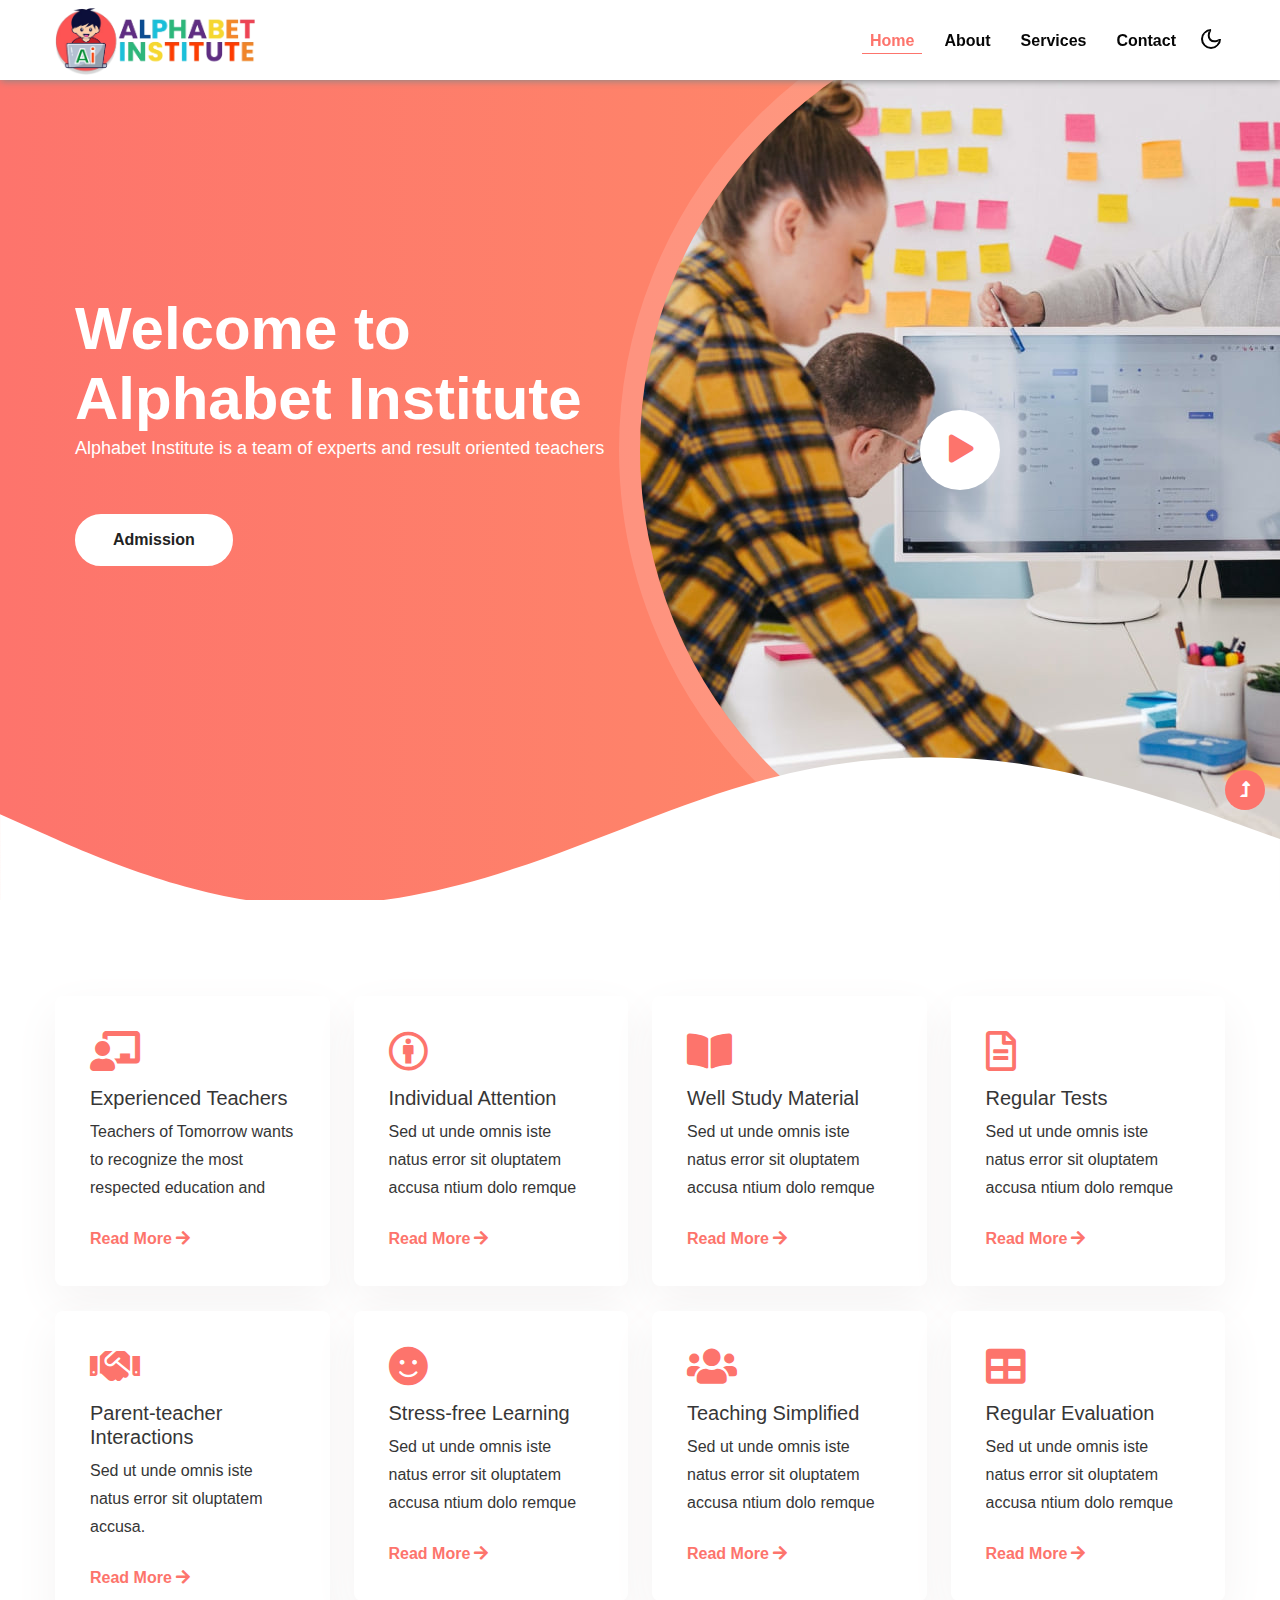
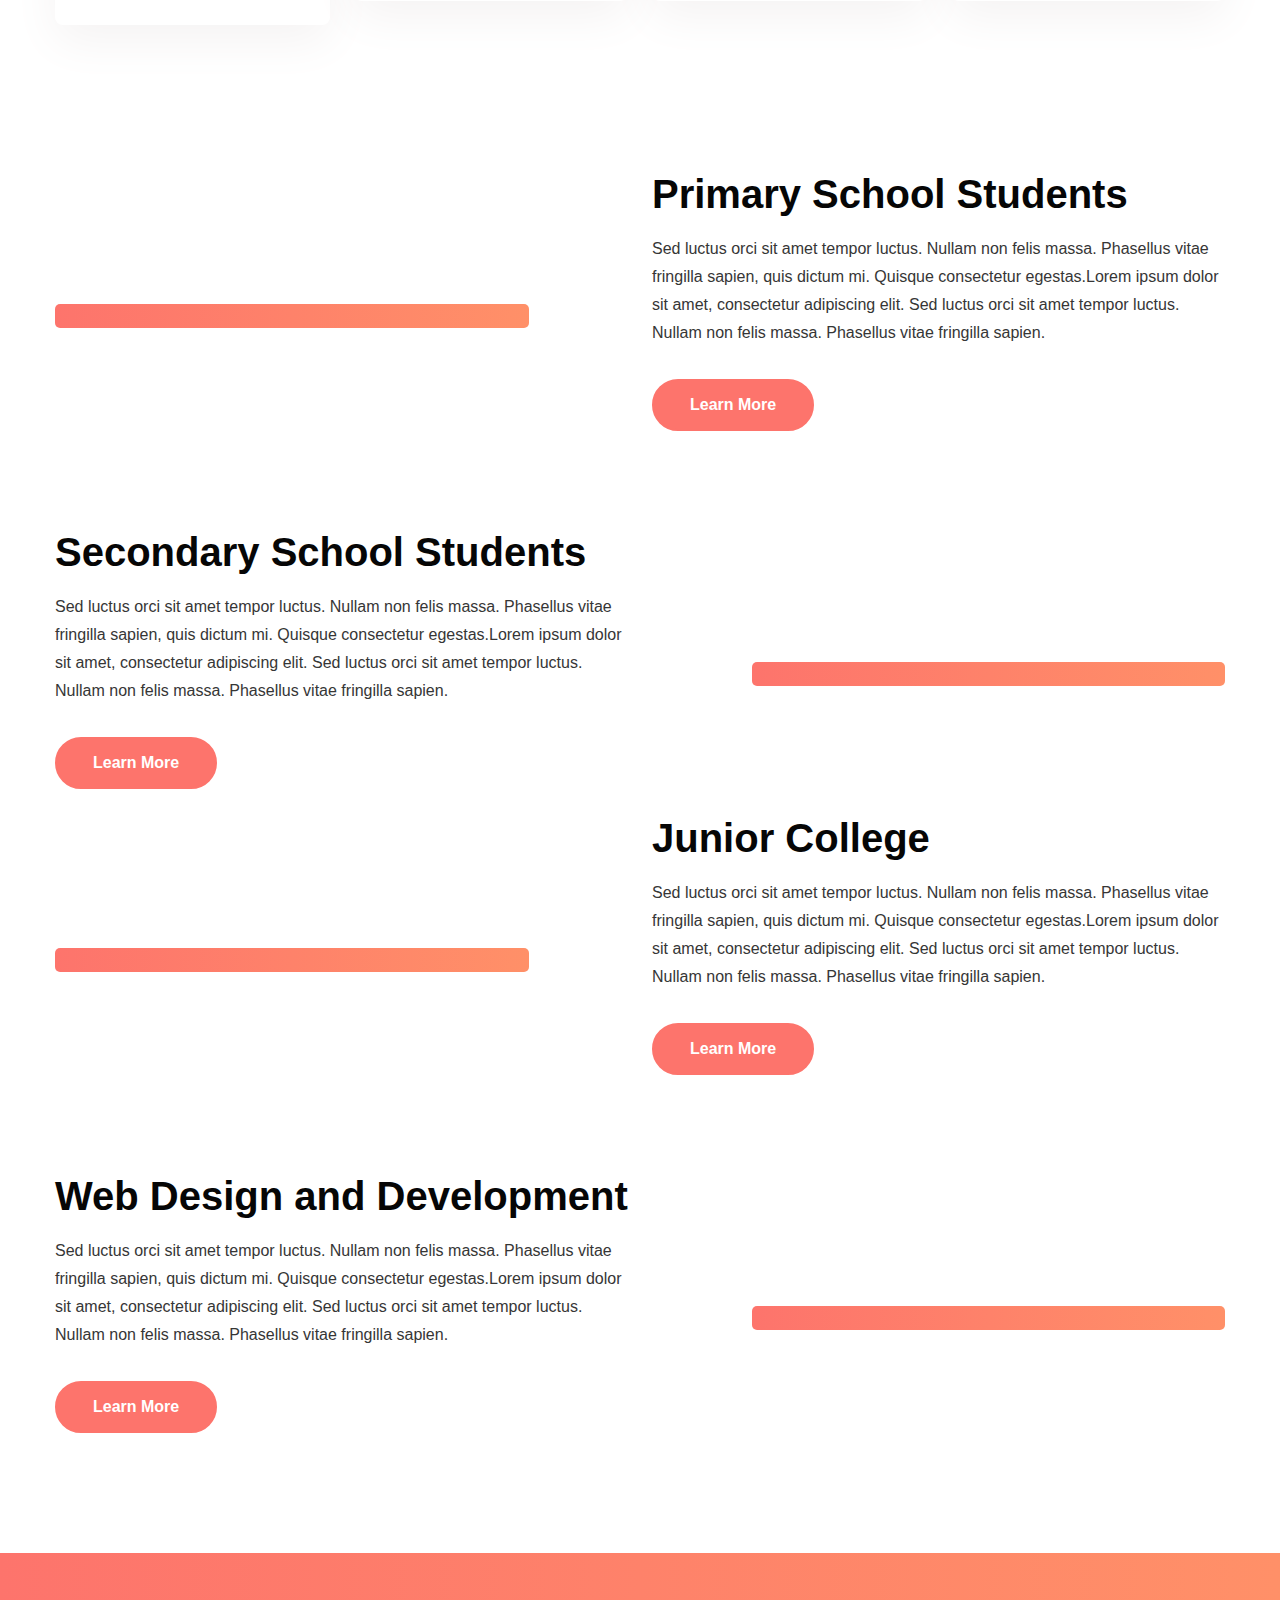
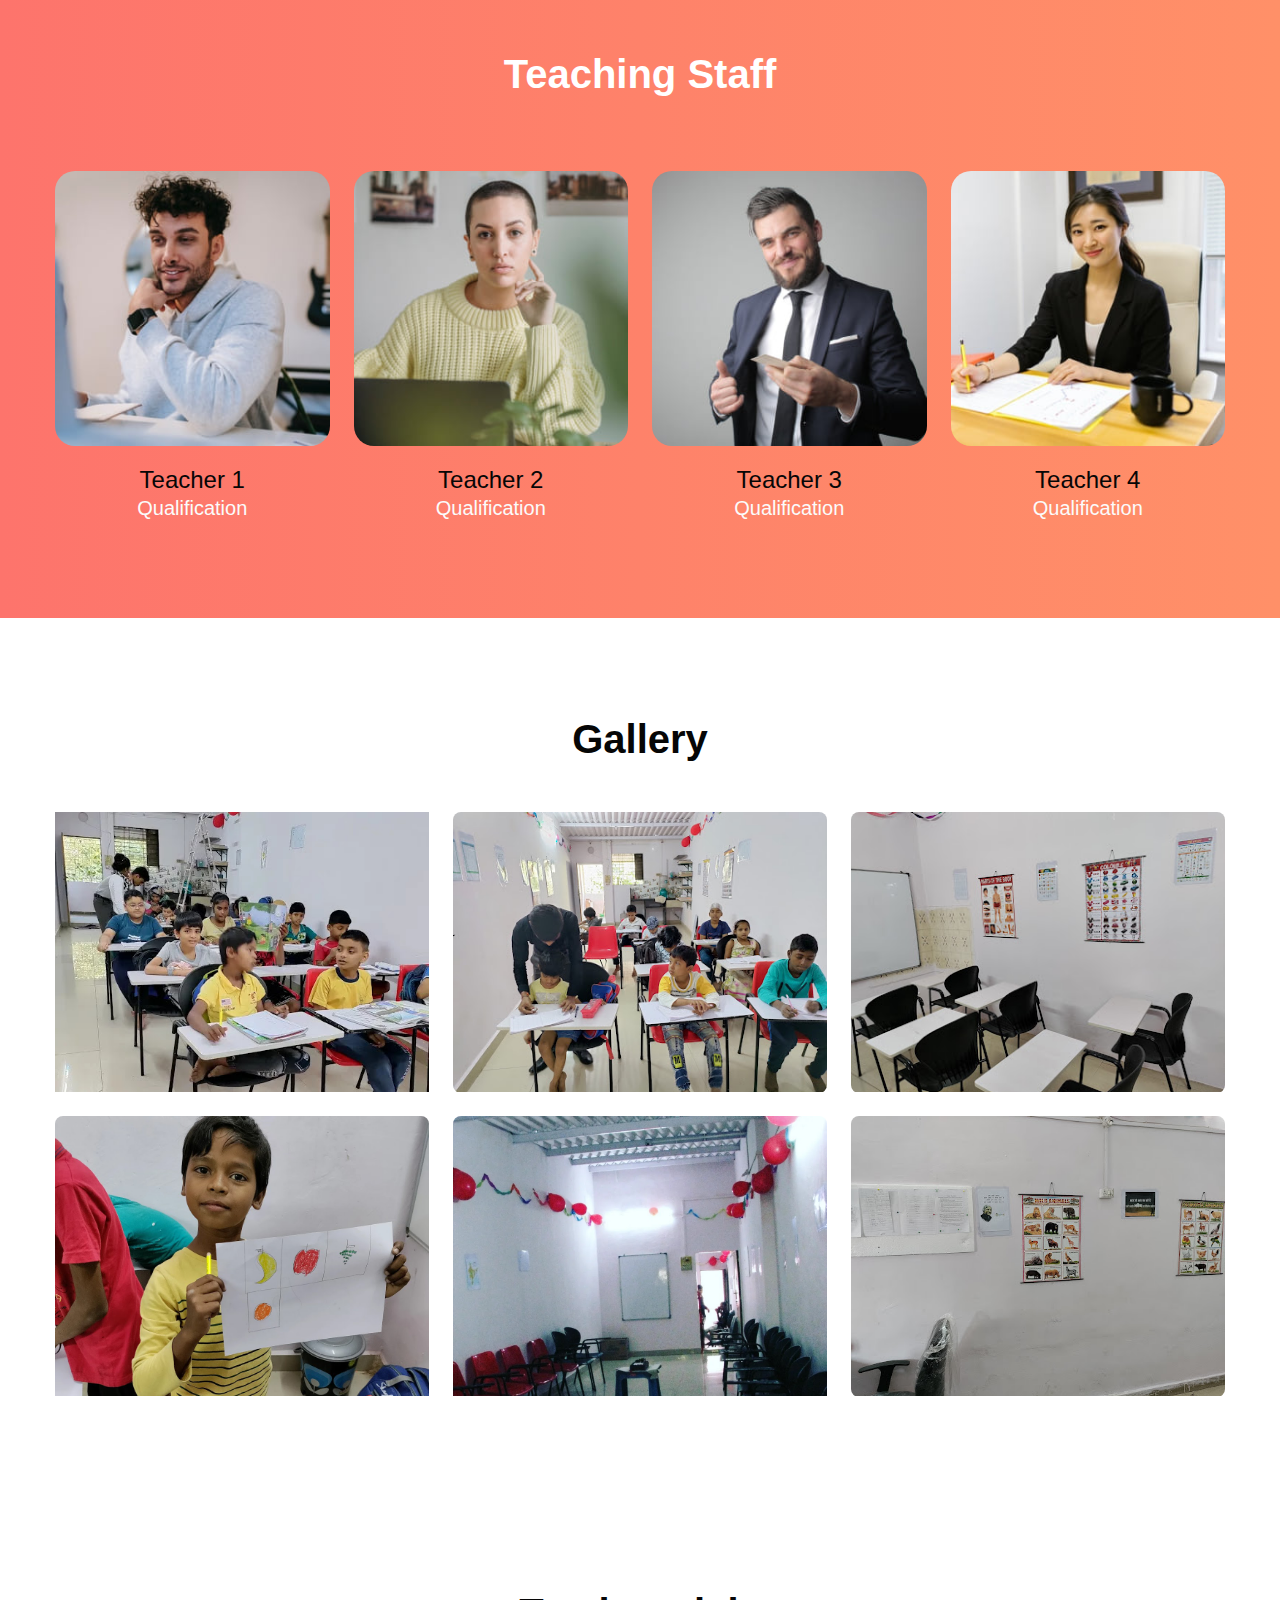
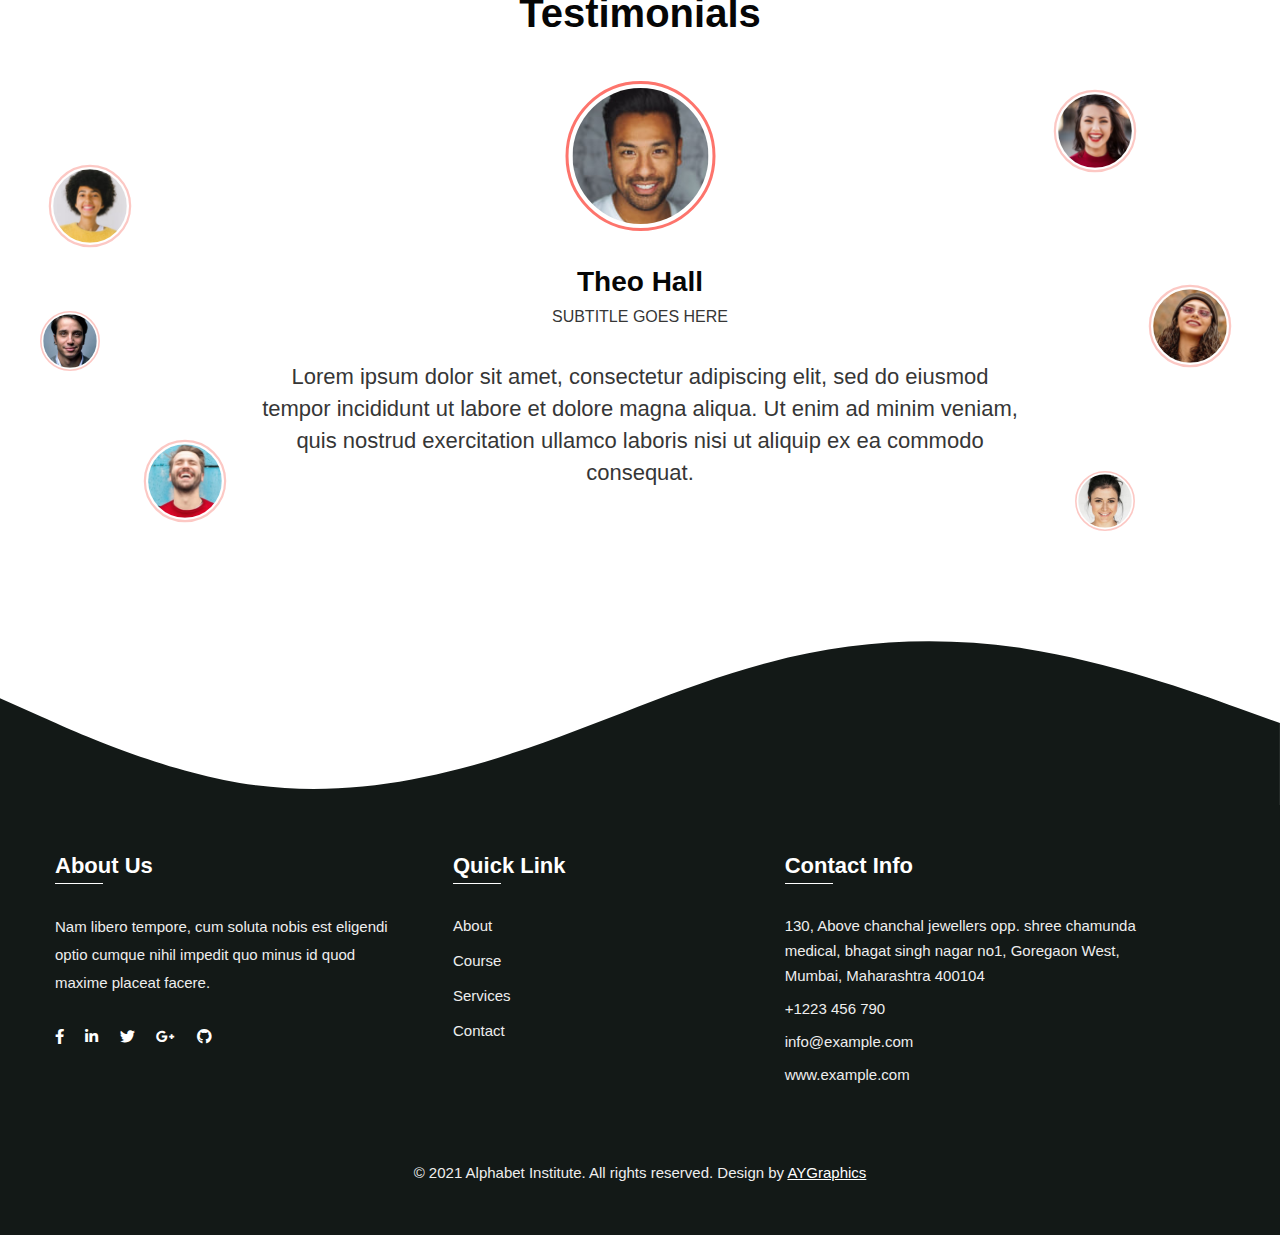
==== commit 507edc8c: "contact changes" ====
--- a/index.html
+++ b/index.html
@@ -5,7 +5,7 @@
     <!-- Required meta tags -->
     <meta charset="utf-8">
     <meta name="viewport" content="width=device-width, initial-scale=1">
-    <title>Work Field - Corporate Category Bootstrap Responsive Web Template - Home : W3Layouts</title>
+    <title>Alphabet Institute - Corporate Category Bootstrap Responsive Web Template - Home : W3Layouts</title>
     <!-- Template CSS Style link -->
     <link rel="stylesheet" href="assets/css/style-starter.css">
 
@@ -32,10 +32,10 @@
                             <a class="nav-link active" aria-current="page" href="index.html">Home</a>
                         </li>
                         <li class="nav-item">
-                            <a class="nav-link" href="about.html">Course</a>
+                            <a class="nav-link" href="about.html">About</a>
                         </li>
                         <li class="nav-item">
-                            <a class="nav-link" href="services.html">Admission</a>
+                            <a class="nav-link" href="services.html">Services</a>
                         </li>
                         <li class="nav-item">
                             <a class="nav-link" href="contact.html">Contact</a>
@@ -120,8 +120,8 @@
                                     <i class="fas fa-chalkboard-teacher"></i>
                                 </div>
                                 <h5 class="title-head mb-2"><a href="about.html">Experienced Teachers</a></h5>
-                                <p>Sed ut unde omnis iste natus error sit oluptatem accusa ntium dolo remque
-                                    ladase.</p>
+                                <p>
+                                    Teachers of Tomorrow wants to recognize the most respected education and teaching blogs of this generation. These blogs are consistently updated and focus on education’s current events, technology, creative strategies, valuable resources, as well as personal experiences.</p>
                                 <a href="about.html" class="btn btn-style btn-style-primary mt-4">Read More<i
                                         class="fas fa-arrow-right ms-1"></i></a>
                             </div>
@@ -627,9 +627,9 @@
                             <div class="col-xl-5 col-6 column">
                                 <h3>Quick Link</h3>
                                 <ul class="footer-gd-16">
-                                    <li><a href="about.html">Home</a></li>
+                                    <li><a href="about.html">About</a></li>
                                     <li><a href="#clients">Course</a></li>
-                                    <li><a href="services.html">Admission</a></li>
+                                    <li><a href="services.html">Services</a></li>
                                     <!-- <li><a href="#blog">Blog Posts</a></li> -->
                                     <li><a href="contact.html">Contact</a></li>
                                 </ul>
@@ -657,8 +657,8 @@
                     </div> -->
                 </div>
                 <div class="below-section text-center pt-lg-4 mt-5">
-                    <p class="copy-text">&copy; 2021 Work Field. All rights reserved. Design by <a
-                            href="https://w3layouts.com/" target="_blank"> W3Layouts</a>
+                    <p class="copy-text">&copy; 2021 Alphabet Institute. All rights reserved. Design by <a
+                            href="https:/AYGraphics.ga/" target="_blank"> AYGraphics</a>
                     </p>
                 </div>
             </div>
--- a/assets/css/style-starter.css
+++ b/assets/css/style-starter.css
@@ -19433,6 +19433,11 @@
   color: #fbfbfb;
 }
 
+.home-about-w3l .grids-1 p {
+  height: 84px;
+  overflow: hidden;
+}
+
 .icon-style i {
   color: var(--primary-color);
   font-size: 40px;
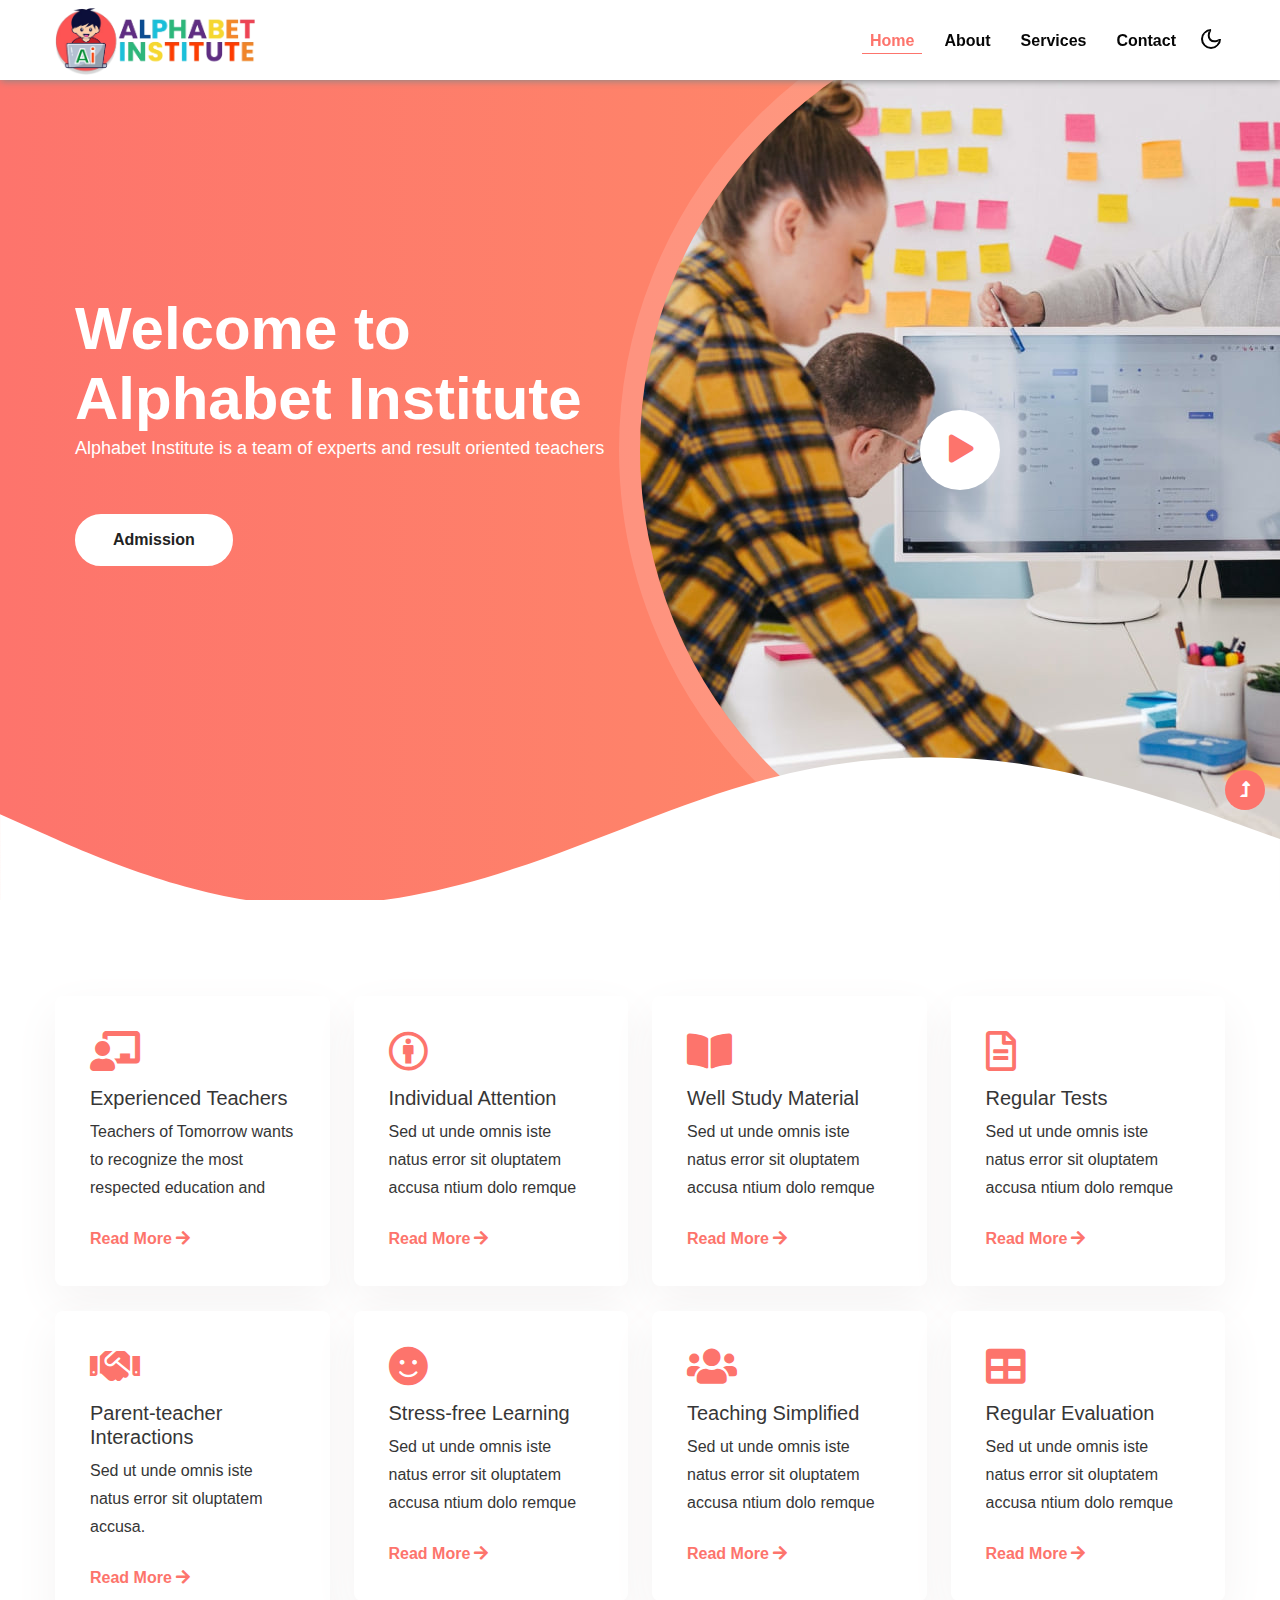
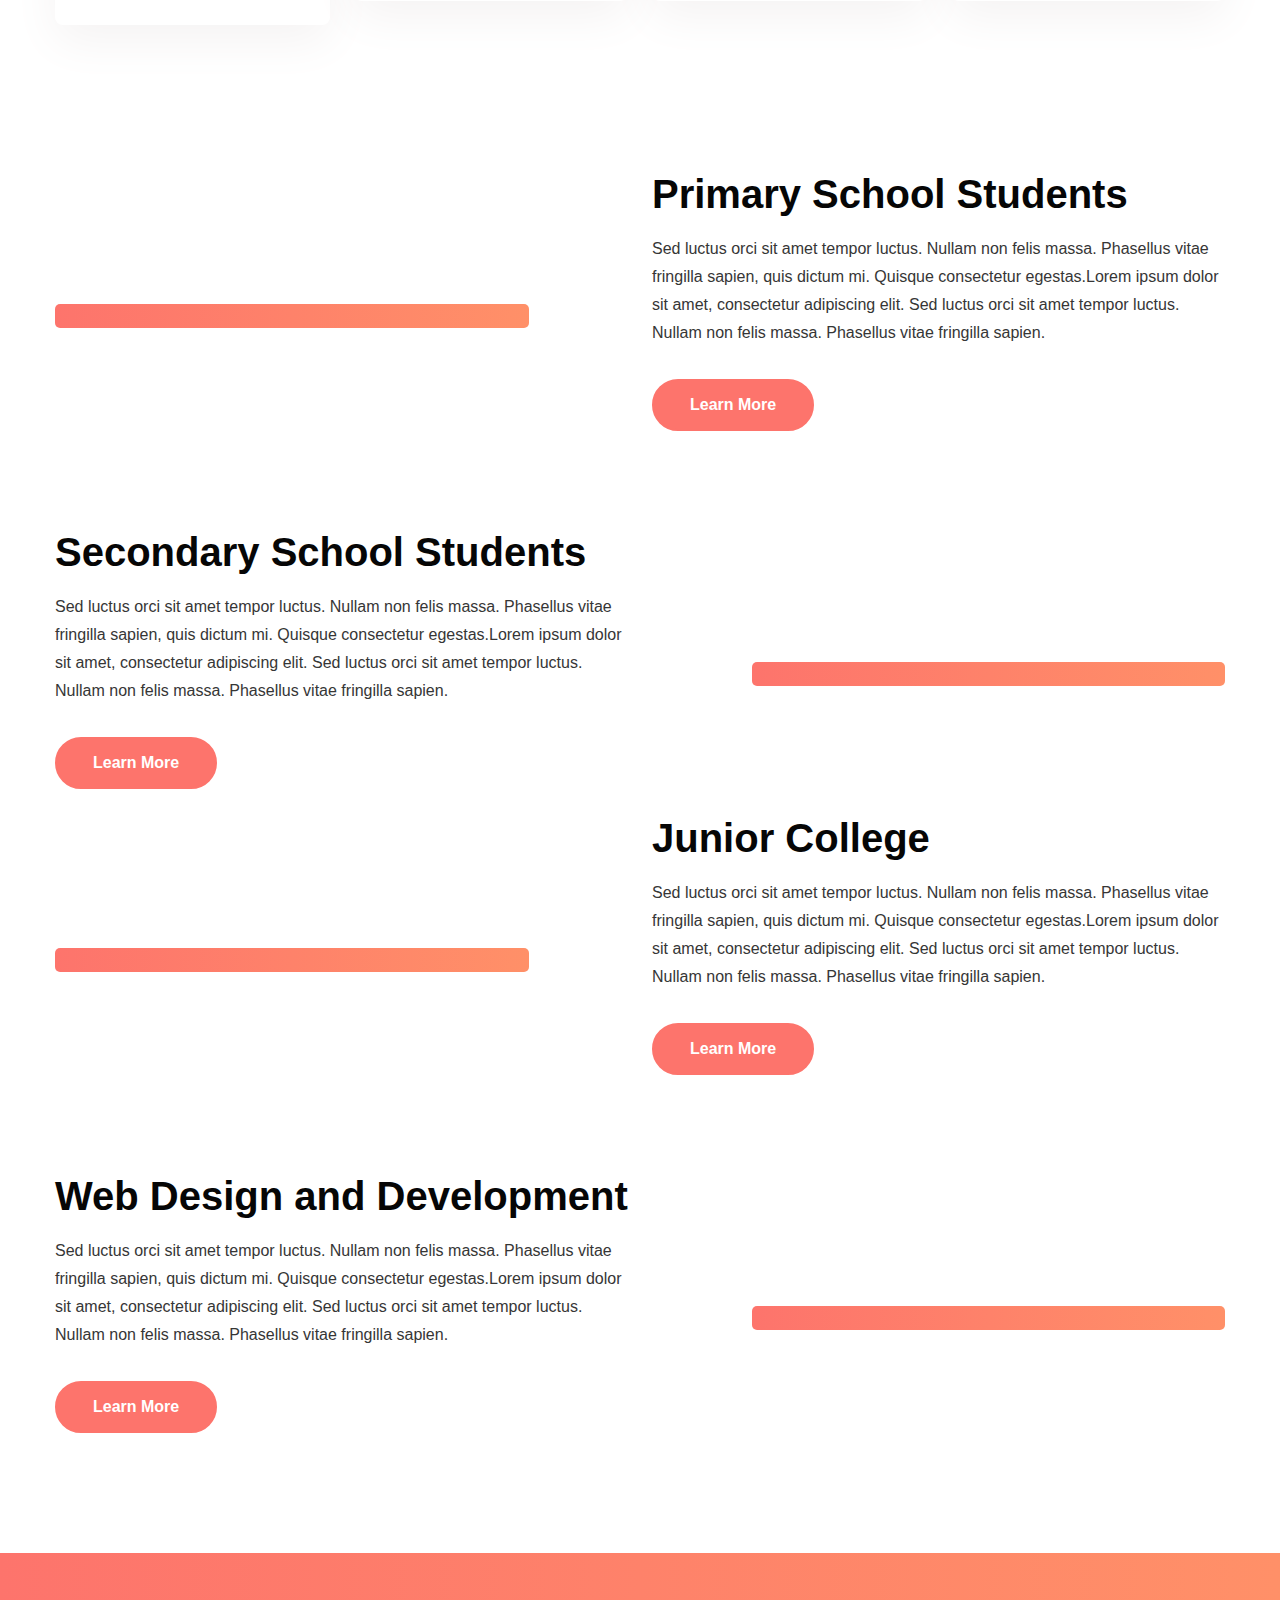
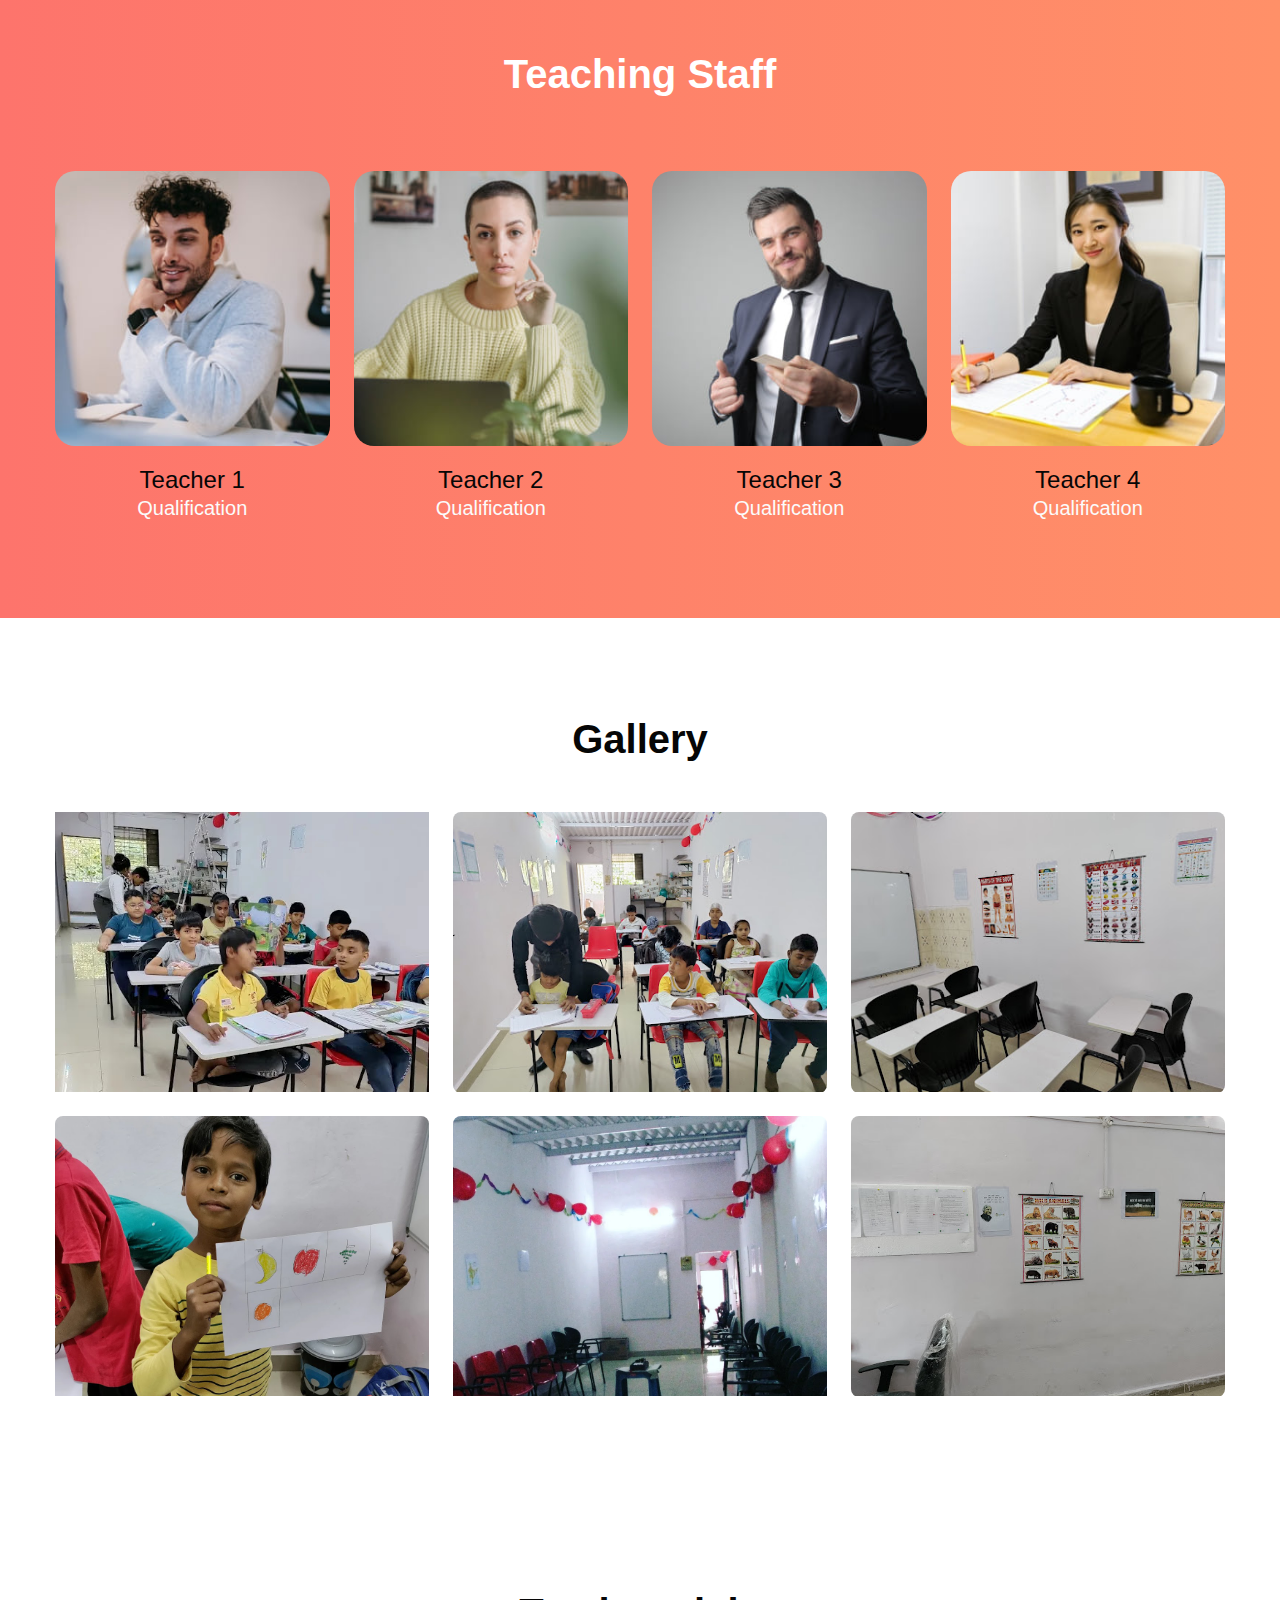
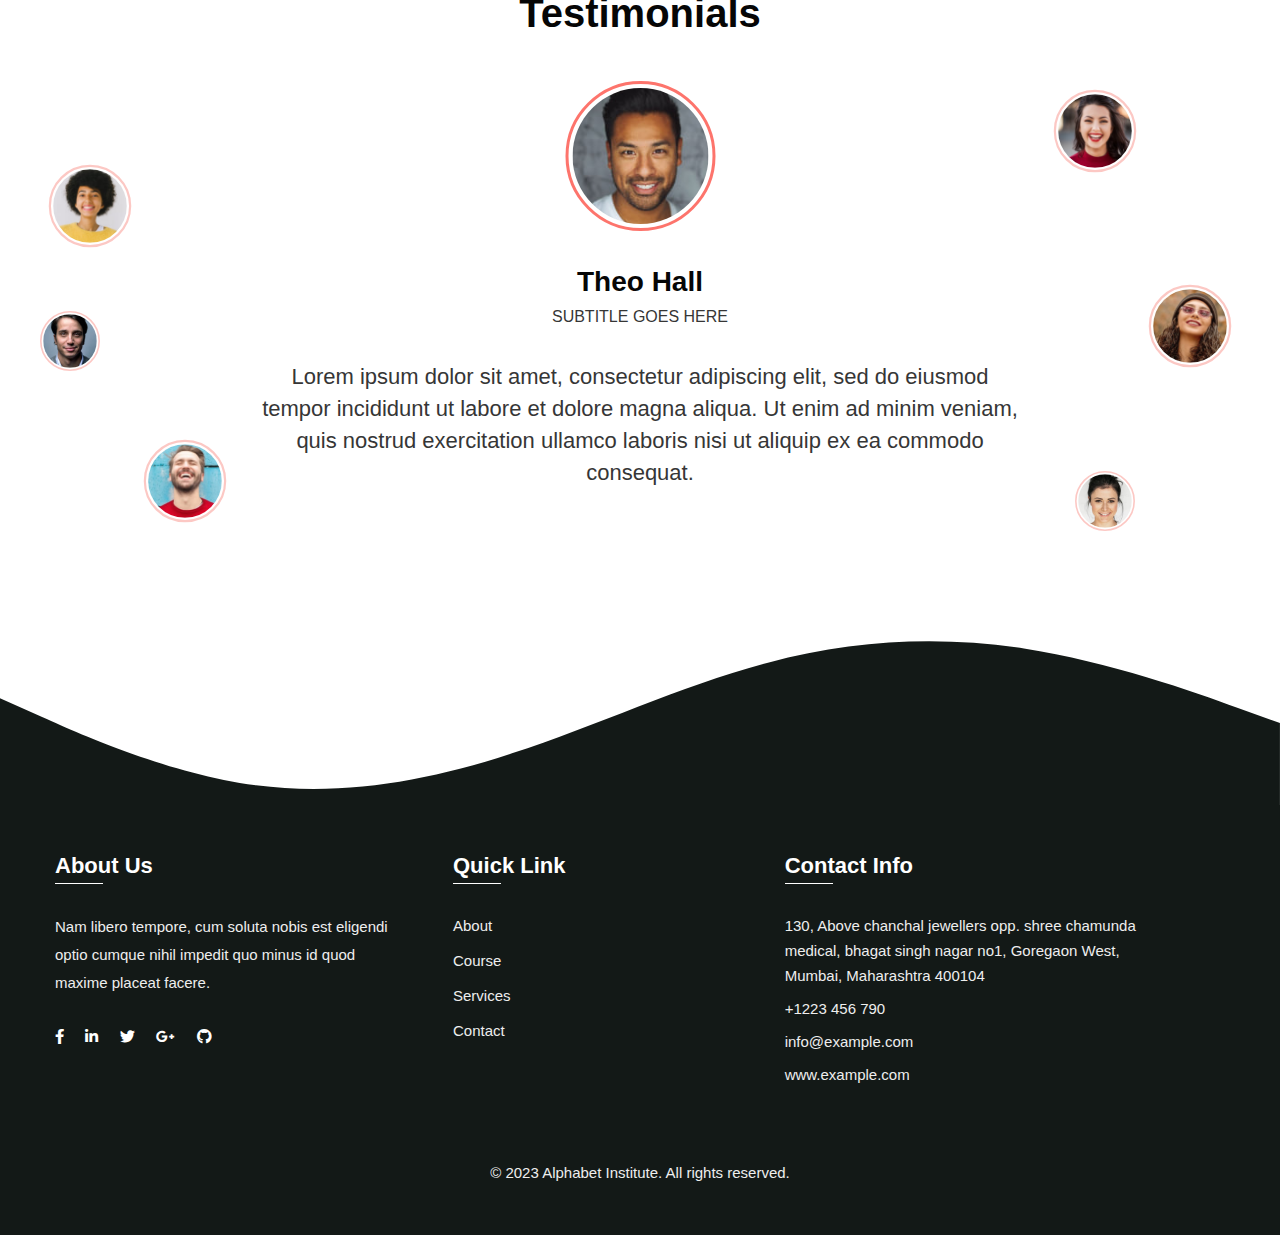
==== commit d9152d2c: "contact form link with google sheet" ====
--- a/index.html
+++ b/index.html
@@ -657,9 +657,7 @@
                     </div> -->
                 </div>
                 <div class="below-section text-center pt-lg-4 mt-5">
-                    <p class="copy-text">&copy; 2021 Alphabet Institute. All rights reserved. Design by <a
-                            href="https:/AYGraphics.ga/" target="_blank"> AYGraphics</a>
-                    </p>
+                    <p class="copy-text">&copy; 2023 Alphabet Institute. All rights reserved.</p>
                 </div>
             </div>
         </div>
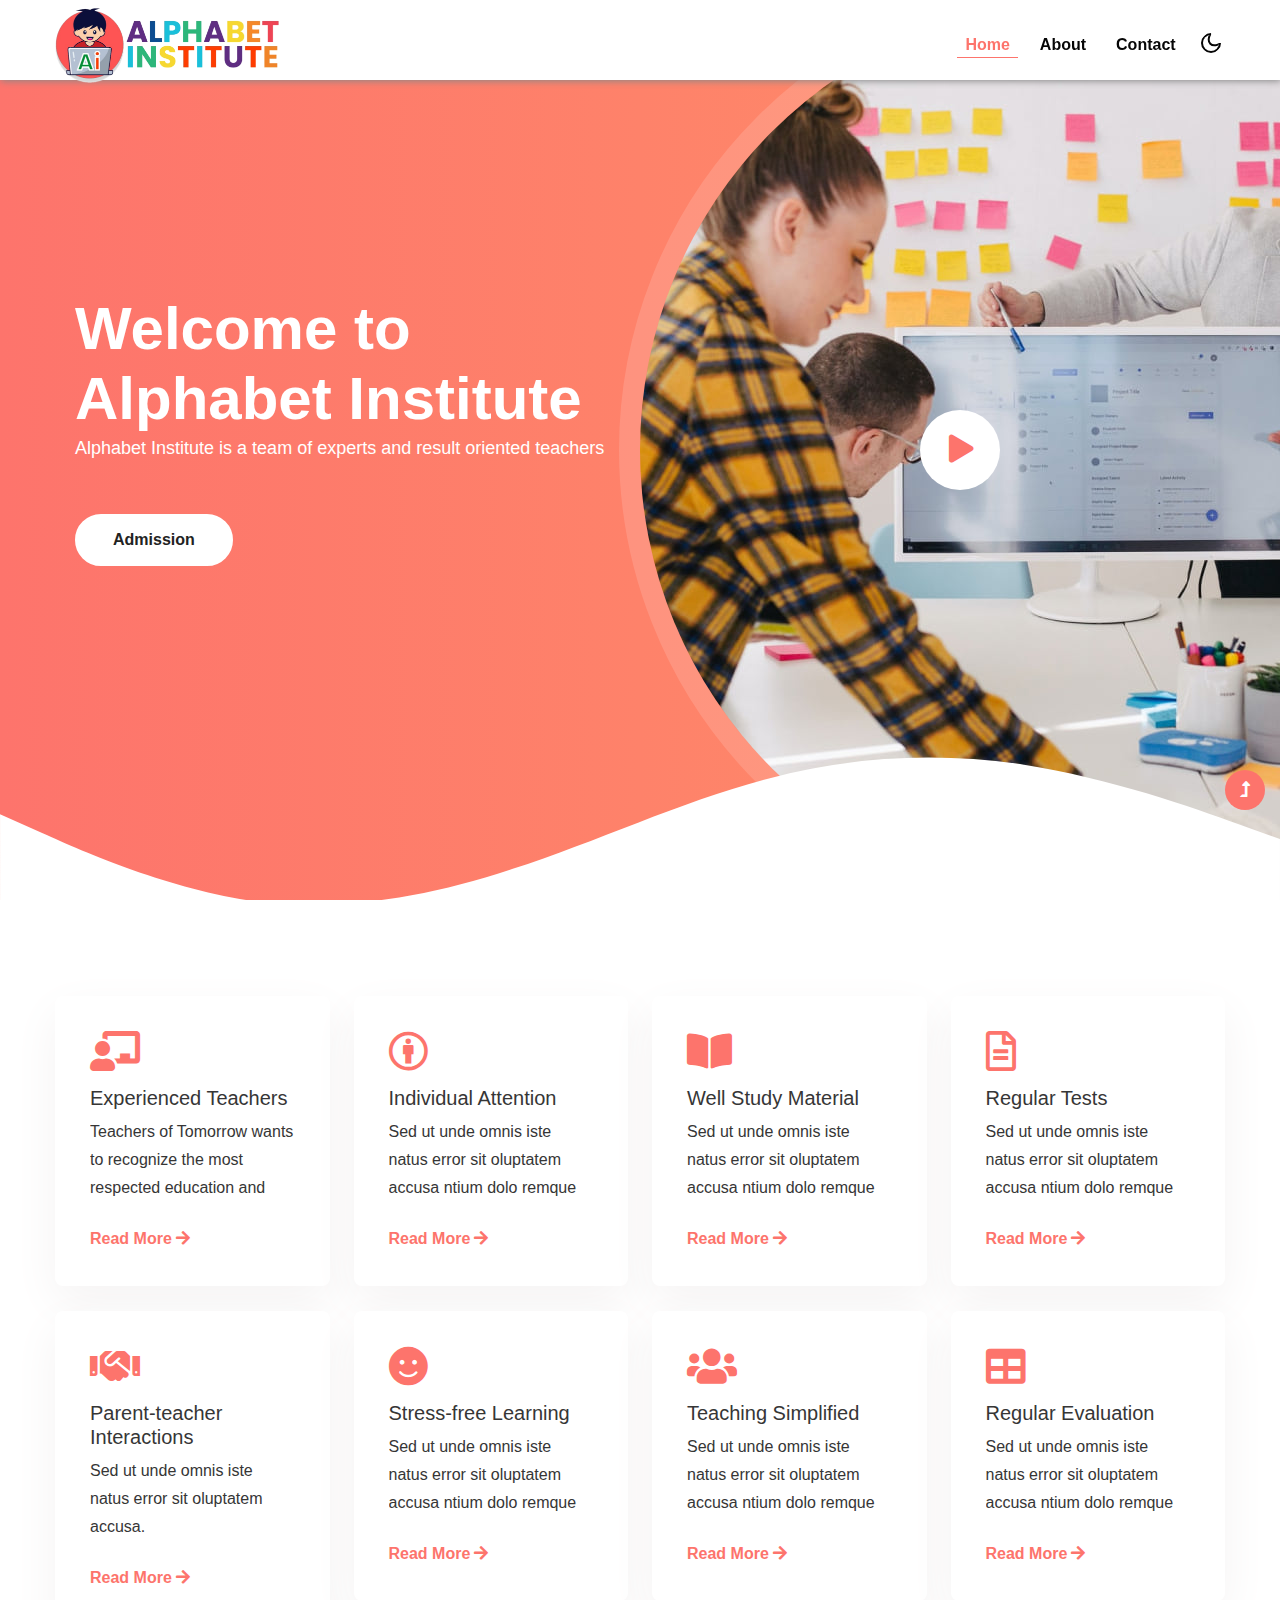
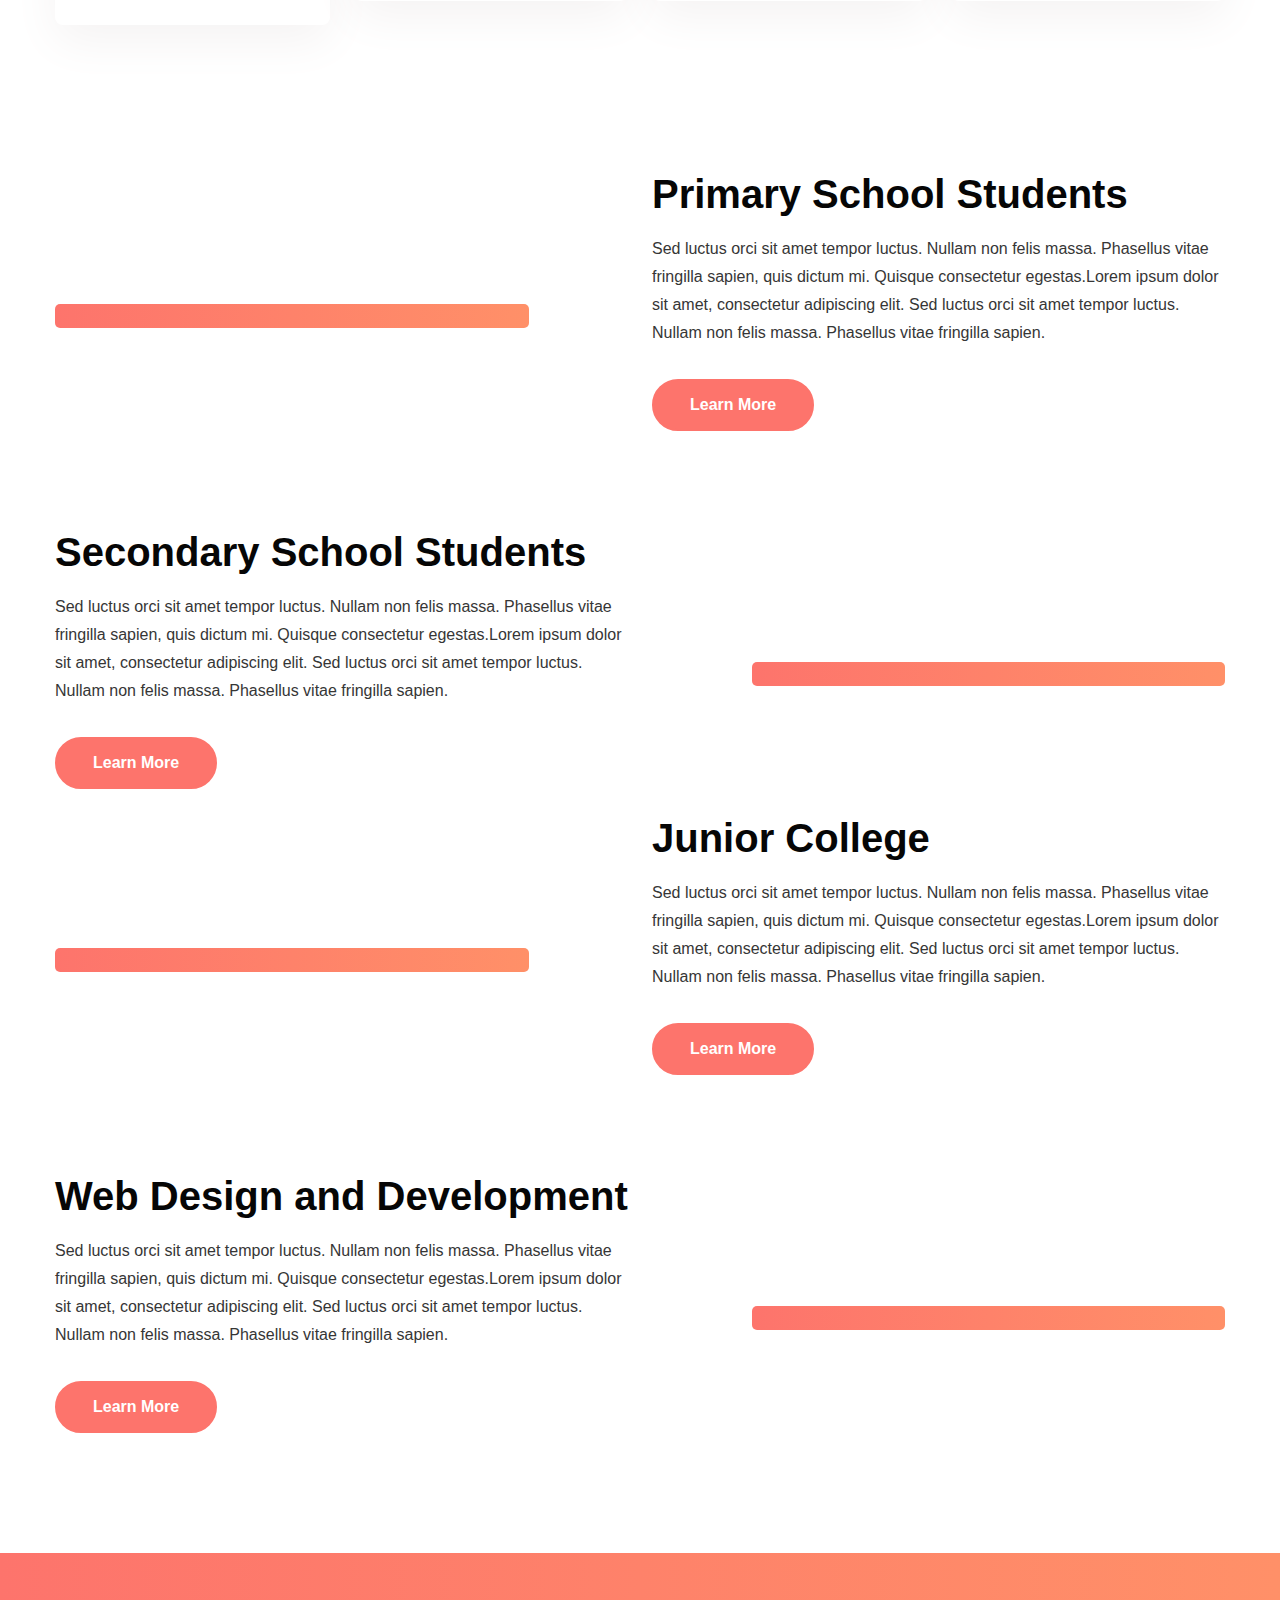
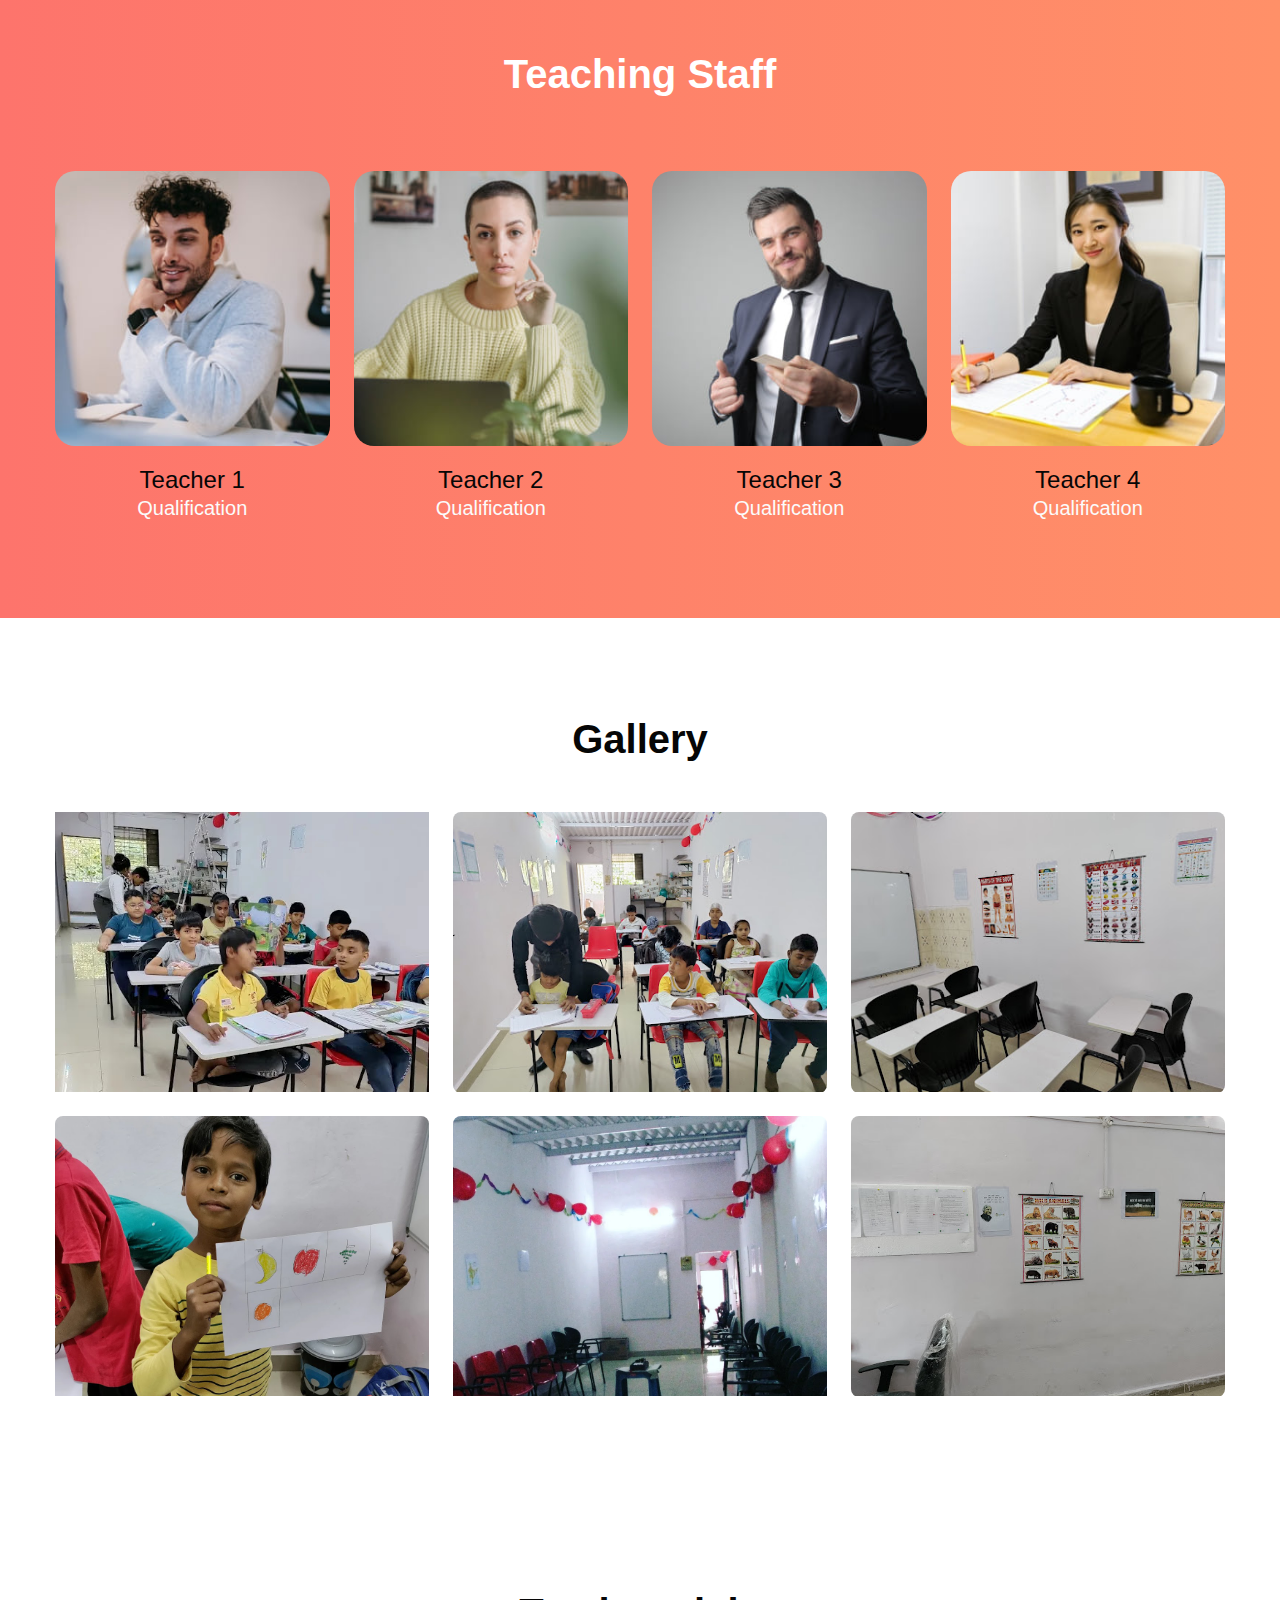
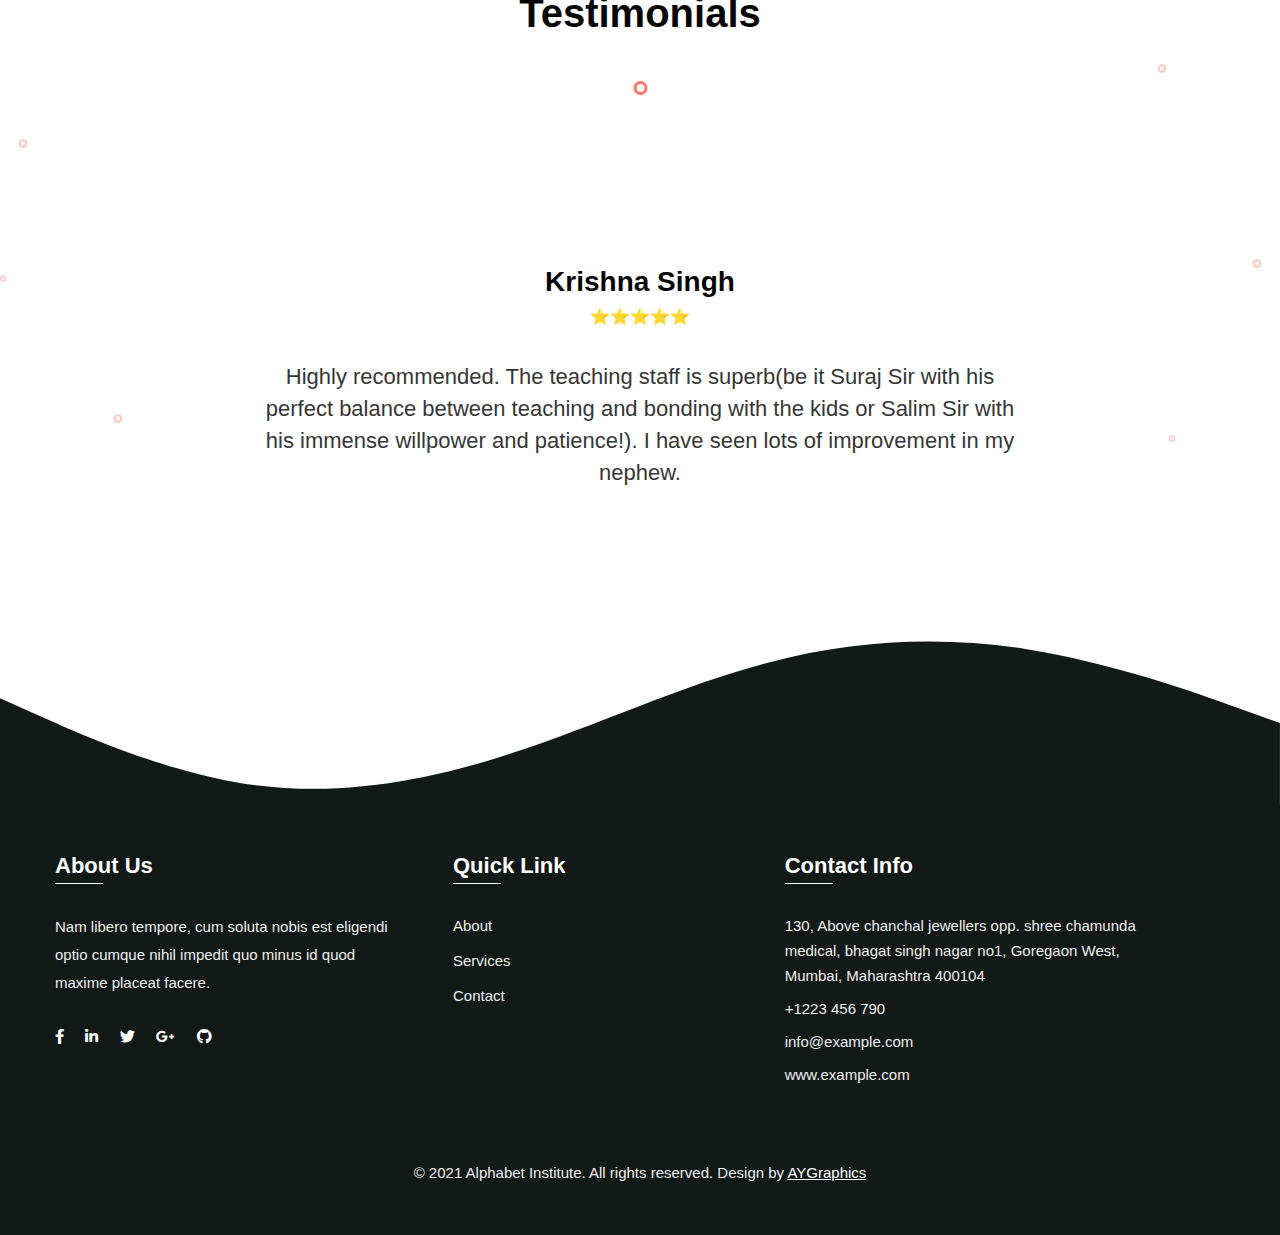
==== commit 249ac0f6: "updated" ====
--- a/index.html
+++ b/index.html
@@ -18,7 +18,7 @@
         <div class="container">
             <nav class="navbar navbar-expand-lg navbar-light">
                 <a class="navbar-brand" href="index.html">
-                    <img src="assets/images/ai_logo.png" alt="">
+                    <img src="assets/images/ai_logo.png" alt="abhi">
                 </a>
                 <button class="navbar-toggler collapsed" type="button" data-bs-toggle="collapse"
                     data-bs-target="#navbarScroll" aria-controls="navbarScroll" aria-expanded="false"
@@ -32,11 +32,9 @@
                             <a class="nav-link active" aria-current="page" href="index.html">Home</a>
                         </li>
                         <li class="nav-item">
-                            <a class="nav-link" href="about.html">About</a>
+                            <a class="nav-link" href="comming.html">About</a>
                         </li>
-                        <li class="nav-item">
-                            <a class="nav-link" href="services.html">Services</a>
-                        </li>
+                      
                         <li class="nav-item">
                             <a class="nav-link" href="contact.html">Contact</a>
                         </li>
@@ -473,112 +471,101 @@
             <div class="testi-wrap">
                 <div class="client-single active position-1" data-position="position-1">
                     <div class="client-img">
-                        <img src="assets/images/testi4.jpg" alt="" />
+                        <img src="https://lh3.googleusercontent.com/a-/AD5-WCnj7h4fXlWy8zU6ItXwcJJ78XaZGcpAvFsEonOsS4g=w75-h75-p-rp-mo-br100" alt="" />
                     </div>
                     <div class="client-info">
-                        <h3>Theo Hall</h3>
-                        <p>Subtitle goes here</p>
+                        <h3>Krishna Singh</h3>
+                        <p>⭐⭐⭐⭐⭐</p>
                     </div>
                     <div class="client-comment">
-                        <h3>Lorem ipsum dolor sit amet, consectetur adipiscing elit, sed do eiusmod tempor incididunt ut
-                            labore et dolore magna aliqua. Ut enim ad minim veniam, quis nostrud exercitation ullamco
-                            laboris nisi ut aliquip ex ea commodo consequat. </h3>
+                        <h3>Highly recommended. The teaching staff is superb(be it Suraj Sir with his perfect balance between teaching and bonding with the kids or Salim Sir with his immense willpower and patience!). I have seen lots of improvement in my nephew. </h3>
                         <img src="assets/images/quote.png" alt="" />
                     </div>
                 </div>
 
                 <div class="client-single inactive position-2" data-position="position-2">
                     <div class="client-img">
-                        <img src="assets/images/testi2.jpg" alt="" />
+                        <img src="https://lh3.googleusercontent.com/a/AEdFTp66-PM1aRUyDskb_sriu33cqvhKnbdEzFeMjc9z=w75-h75-p-rp-mo-br100" alt="" />
                     </div>
                     <div class="client-info">
-                        <h3>Olive Yew</h3>
-                        <p>Subtitle goes here</p>
+                        <h3>Deepak Shau</h3>
+                        <p>⭐⭐⭐⭐⭐</p>
                     </div>
                     <div class="client-comment">
-                        <h3>Lorem ipsum dolor sit amet, consectetur adipiscing elit, sed do eiusmod tempor incididunt ut
-                            labore et dolore magna aliqua. Ut enim ad minim veniam, quis nostrud exercitation ullamco
-                            laboris nisi ut aliquip ex ea commodo consequat. </h3>
+                        <h3>The teachers out here are really professional and they don't just speak in the air they execute what they speak and promise.
+                        Unlike other classes, Alphabet mentors and teaches in a best way possible.. </h3>
                         <img src="assets/images/quote.png" alt="" />
                     </div>
                 </div>
 
                 <div class="client-single inactive position-3" data-position="position-3">
                     <div class="client-img">
-                        <img src="assets/images/testi1.jpg" alt="" />
+                        <img src="https://lh3.googleusercontent.com/a-/AD5-WCndRosmTc3fZZtHd2OKy5XpEGoo3RubCjUFjxPC=w75-h75-p-rp-mo-br100" alt="" />
                     </div>
                     <div class="client-info">
-                        <h3>Maya Didas</h3>
-                        <p>Subtitle goes here</p>
+                        <h3>Sushil Patil</h3>
+                        <p>⭐⭐⭐⭐⭐</p>
                     </div>
                     <div class="client-comment">
-                        <h3>Lorem ipsum dolor sit amet, consectetur adipiscing elit, sed do eiusmod tempor incididunt ut
-                            labore et dolore magna aliqua. Ut enim ad minim veniam, quis nostrud exercitation ullamco
-                            laboris nisi ut aliquip ex ea commodo consequat. </h3>
+                        <h3>You might have heard about the Alphabet institute in Mumbai. If you have not heard, let me inform you. It is one of the nicest institute for the coaching center. I have collected the data about this institute that the activities carried out here are so good and engaging. So you should prefer this institute for coaching. </h3>
                         <img src="assets/images/quote.png" alt="" />
                     </div>
                 </div>
 
                 <div class="client-single inactive position-4" data-position="position-4">
                     <div class="client-img">
-                        <img src="assets/images/testi3.jpg" alt="" />
+                        <img src="https://lh3.googleusercontent.com/a-/AD5-WCkVvXgk4Yo5Wu4osSqfa6e6-54XgXUWw4S6aDXx4Q=w75-h75-p-rp-mo-br100" alt="" />
                     </div>
                     <div class="client-info">
-                        <h3>Brock Lee</h3>
-                        <p>Subtitle goes here</p>
+                        <h3>Sahana Shaikh</h3>
+                        <p>⭐⭐⭐⭐⭐</p>
                     </div>
                     <div class="client-comment">
-                        <h3>Lorem ipsum dolor sit amet, consectetur adipiscing elit, sed do eiusmod tempor incididunt ut
-                            labore et dolore magna aliqua. Ut enim ad minim veniam, quis nostrud exercitation ullamco
-                            laboris nisi ut aliquip ex ea commodo consequat. </h3>
+                        <h3>Suraj sir teaches very well... I have attended some of his lectures they were amazing.. He has a great knowledge.... Hats off to ALPHABET INSTITUTE .. 💯</h3>
                         <img src="assets/images/quote.png" alt="" />
                     </div>
                 </div>
 
                 <div class="client-single inactive position-5" data-position="position-5">
                     <div class="client-img">
-                        <img src="assets/images/testi5.jpg" alt="" />
+                        <img src="https://lh3.googleusercontent.com/a-/AD5-WCmC_Jo9TWBv772D8nQZvPCC-0Wp6EksEreE8gtI7g=w75-h75-p-rp-mo-br100" alt="" />
                     </div>
                     <div class="client-info">
-                        <h3>Shona Leer</h3>
-                        <p>Subtitle goes here</p>
+                        <h3>Gaurav Raghav</h3>
+                        <p>⭐⭐⭐⭐⭐</p>
                     </div>
                     <div class="client-comment">
-                        <h3>Lorem ipsum dolor sit amet, consectetur adipiscing elit, sed do eiusmod tempor incididunt ut
-                            labore et dolore magna aliqua. Ut enim ad minim veniam, quis nostrud exercitation ullamco
-                            laboris nisi ut aliquip ex ea commodo consequat. </h3>
+                        <h3>Really professional. Their Approach & methods are so effective. I just love the way how teachers try to focus on each and every one.</h3>
                         <img src="assets/images/quote.png" alt="" />
                     </div>
                 </div>
 
                 <div class="client-single inactive position-6" data-position="position-6">
                     <div class="client-img">
-                        <img src="assets/images/testi6.jpg" alt="" />
+                        <img src="https://lh3.googleusercontent.com/a/AEdFTp4l2FtPPz2gYHxHbTDYs1E9NblTeDZyEGvCLtYxFQ=w75-h75-p-rp-mo-br100" alt="" />
                     </div>
                     <div class="client-info">
-                        <h3>Dennis Lson</h3>
-                        <p>Subtitle goes here</p>
+                        <h3>Satyam Satkar</h3>
+                        <p>⭐⭐⭐⭐⭐</p>
                     </div>
                     <div class="client-comment">
-                        <h3>Lorem ipsum dolor sit amet, consectetur adipiscing elit, sed do eiusmod tempor incididunt ut
-                            labore et dolore magna aliqua. Ut enim ad minim veniam, quis nostrud exercitation ullamco
-                            laboris nisi ut aliquip ex ea commodo consequat. </h3>
+                        <h3>it is very nice class...they are very expert in teaching...they actually focusing on teaching not money...and my experience was nice .. </h3>
                         <img src="assets/images/quote.png" alt="" />
                     </div>
                 </div>
 
                 <div class="client-single inactive position-7" data-position="position-7">
                     <div class="client-img">
-                        <img src="assets/images/testi7.jpg" alt="" />
+                        <img src="https://lh3.googleusercontent.com/a-/AD5-WCnFStOfY5UbOC5MReeTrAyYtRBfsx0kcDrUqk8GVA=w75-h75-p-rp-mo-br100" alt="" />
                     </div>
                     <div class="client-info">
-                        <h3>Jenna John</h3>
-                        <p>Subtitle goes here</p>
+                        <h3>Abhishek Sharma</h3>
+                        <p>⭐⭐⭐⭐⭐</p>
                     </div>
                     <div class="client-comment">
-                        <h3>Lorem ipsum dolor sit amet, consectetur adipiscing elit, sed do eiusmod tempor incididunt ut
-                            labore et dolore magna aliqua. Ut enim ad minim veniam, quis nostrud exercitation ullamco
-                            laboris nisi ut aliquip ex ea commodo consequat. </h3>
+                        <h3>
+                        This is the first time I have attended a class in this format and wondered how effective it would be. It was very effective and therefore I would definitely be interested in attending other classes in the same format. The instructor was very knowledgeable and provided a wealth of information about the Web designing and development
+                        </h3>
                         <img src="assets/images/quote.png" alt="" />
                     </div>
                 </div>
@@ -627,9 +614,9 @@
                             <div class="col-xl-5 col-6 column">
                                 <h3>Quick Link</h3>
                                 <ul class="footer-gd-16">
-                                    <li><a href="about.html">About</a></li>
-                                    <li><a href="#clients">Course</a></li>
-                                    <li><a href="services.html">Services</a></li>
+                                    <li><a href="comming.html">About</a></li>
+                                    <!-- <li><a href="#clients">Course</a></li> -->
+                                    <li><a href="comming.html">Services</a></li>
                                     <!-- <li><a href="#blog">Blog Posts</a></li> -->
                                     <li><a href="contact.html">Contact</a></li>
                                 </ul>
@@ -657,7 +644,9 @@
                     </div> -->
                 </div>
                 <div class="below-section text-center pt-lg-4 mt-5">
-                    <p class="copy-text">&copy; 2023 Alphabet Institute. All rights reserved.</p>
+                    <p class="copy-text">&copy; 2021 Alphabet Institute. All rights reserved. Design by <a
+                            href="https:/AYGraphics.ga/" target="_blank"> AYGraphics</a>
+                    </p>
                 </div>
             </div>
         </div>
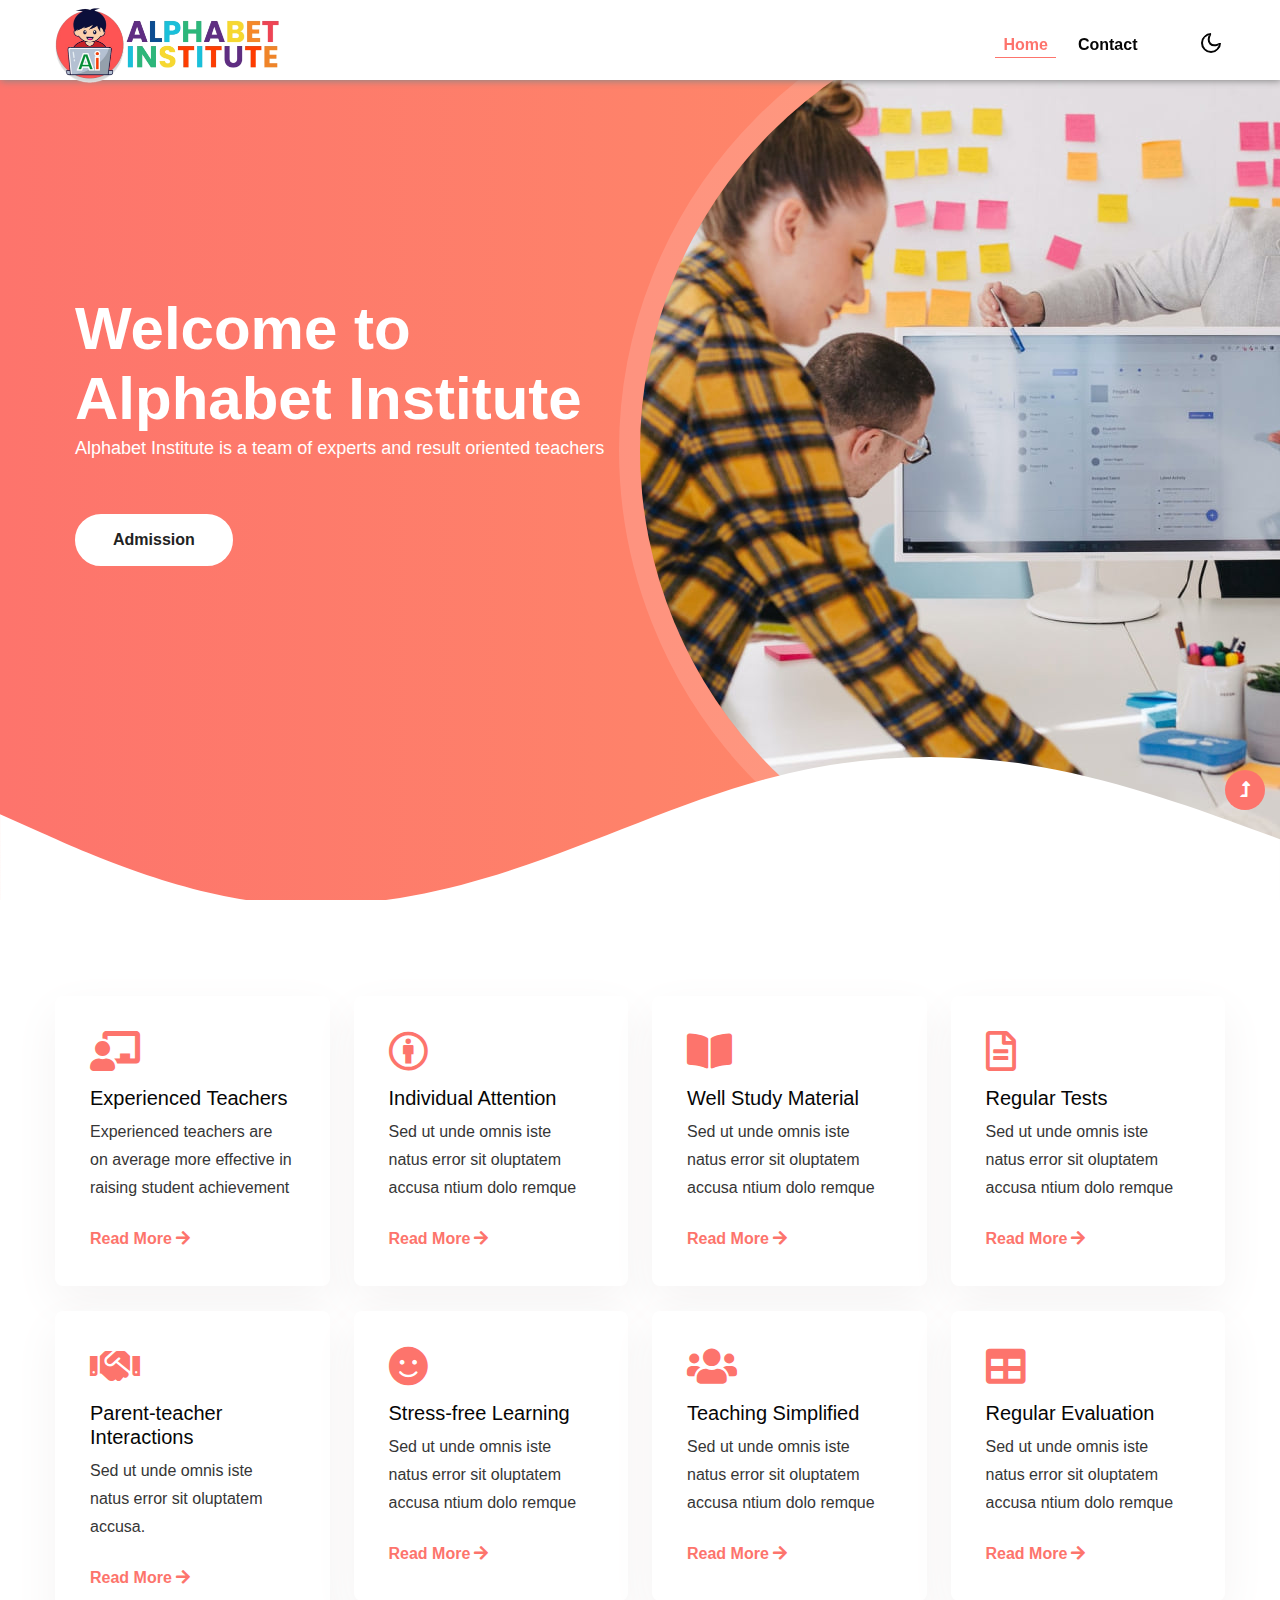
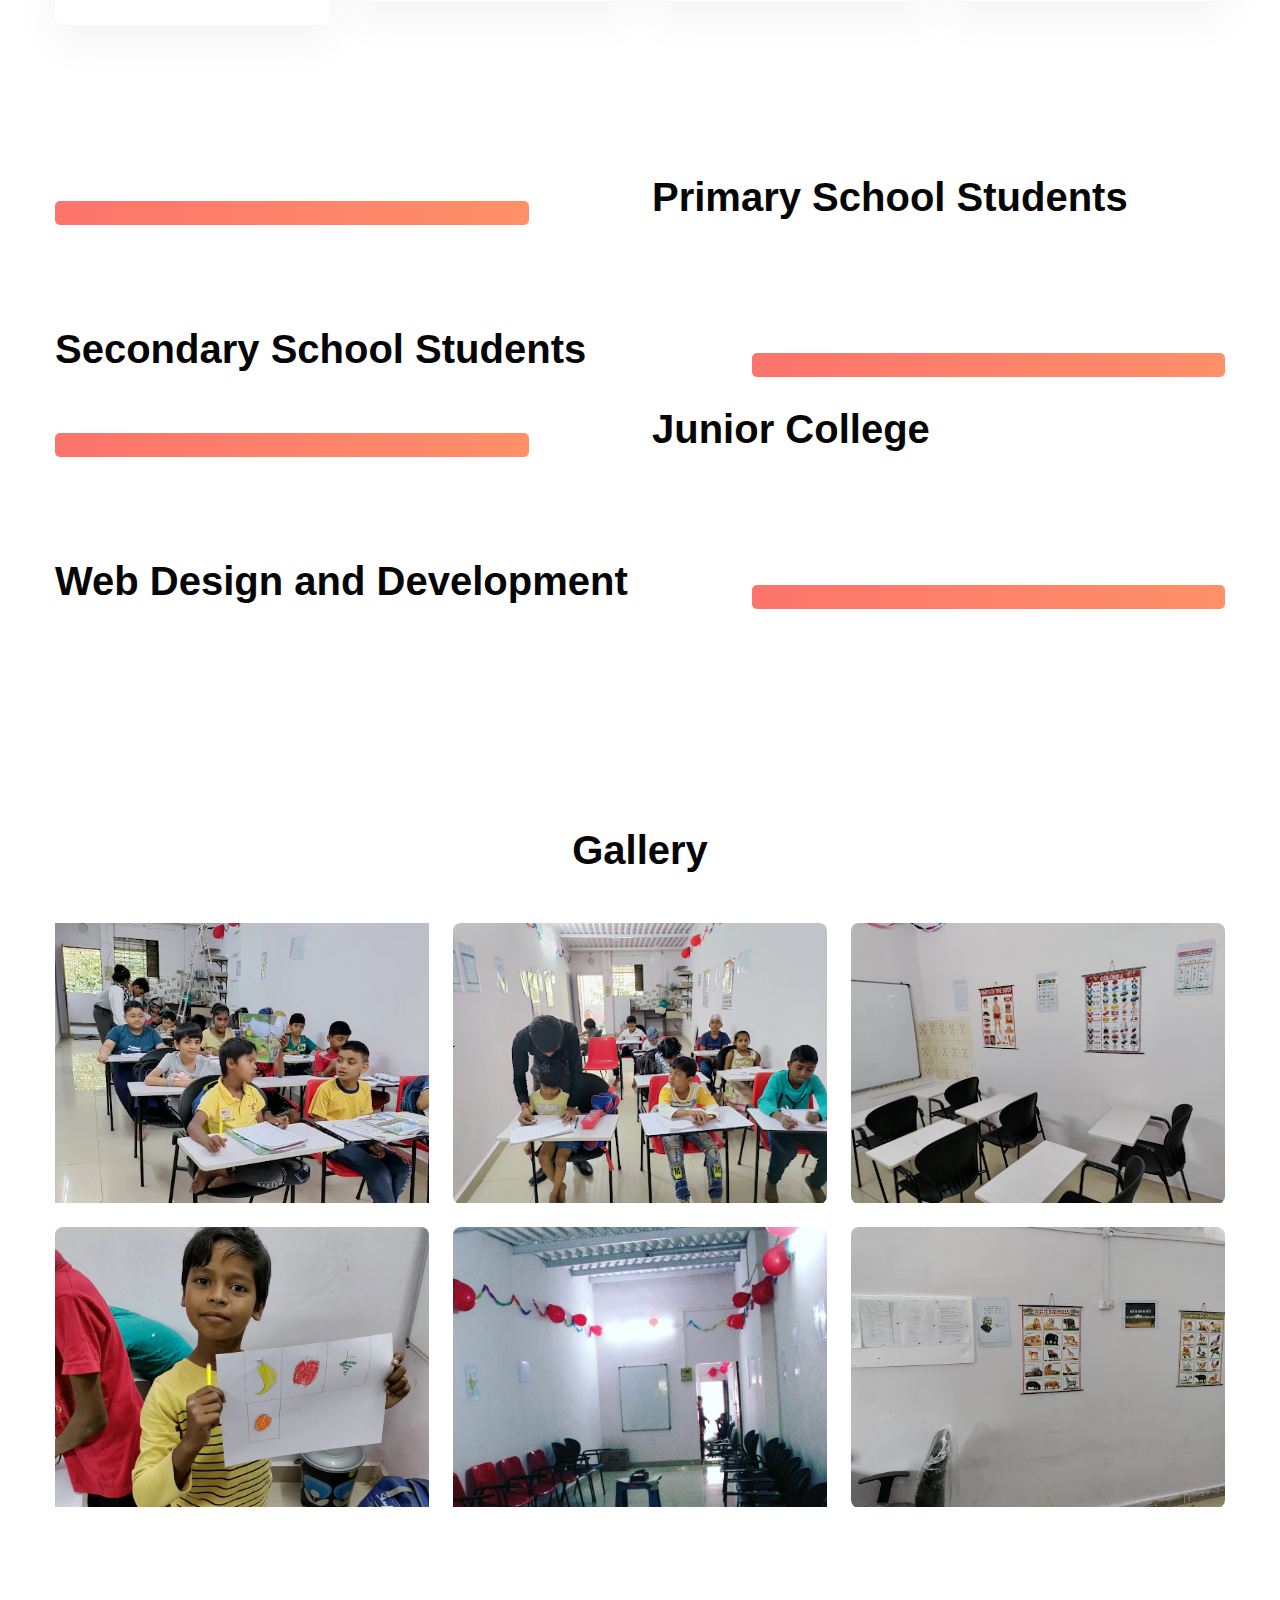
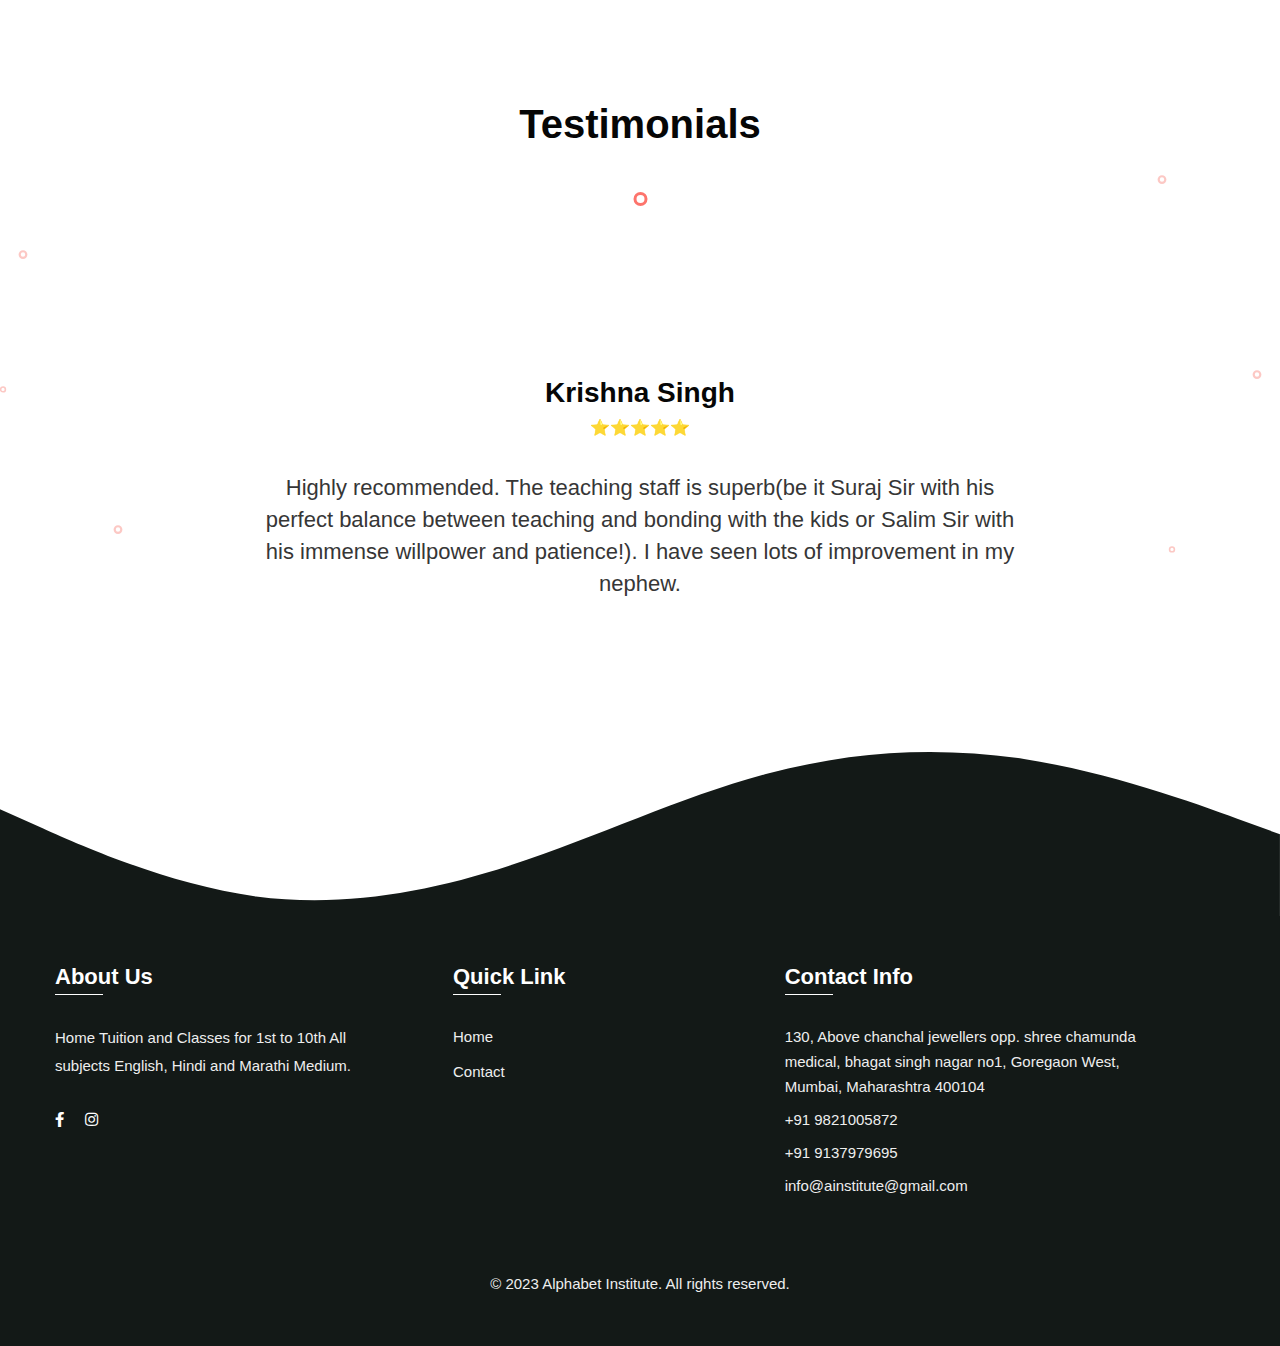
==== commit c2111d71: "updated" ====
--- a/index.html
+++ b/index.html
@@ -30,20 +30,15 @@
                     <ul class="navbar-nav mx-auto my-2 my-lg-0 navbar-nav-scroll">
                         <li class="nav-item">
                             <a class="nav-link active" aria-current="page" href="index.html">Home</a>
-                        </li>
+                        <!-- </li>
                         <li class="nav-item">
                             <a class="nav-link" href="comming.html">About</a>
-                        </li>
+                        </li> -->
                       
                         <li class="nav-item">
                             <a class="nav-link" href="contact.html">Contact</a>
                         </li>
                     </ul>
-                    <!-- <form action="#blog" method="GET" class="d-flex search-header">
-                        <input class="form-control" type="search" placeholder="Enter Keyword..." aria-label="Search"
-                            required>
-                        <button class="btn btn-style" type="submit">Search</button>
-                    </form> -->
                 </div>
                 <!-- toggle switch for light and dark theme -->
                 <div class="cont-ser-position">
@@ -73,12 +68,12 @@
                     <div class="banner-info ps-xxl-5 ps-xl-0 ps-5 ms-lg-5 py-md-0 py-5">
                         <h3>Welcome to Alphabet Institute</h3>
                         <p class="mb-1">Alphabet Institute is a team of experts and result oriented teachers</p>
-                        <a class="btn btn-style btn-style-2 mt-sm-5 mt-4" href="about.html">Admission</a>
+                        <a class="btn btn-style btn-style-2 mt-sm-5 mt-4" href="contact.html">Admission</a>
                     </div>
                 </div>
             </div>
             <div class="col-md-6 banner-right">
-                <div class="text-center py-5">
+                <div class="text-center py-5 d-none">
                     <a href="#small-dialog" class="popup-with-zoom-anim play-view text-center">
                         <span class="video-play-icon">
                             <span class="fa fa-play"></span>
@@ -117,10 +112,10 @@
                                 <div class="icon-style">
                                     <i class="fas fa-chalkboard-teacher"></i>
                                 </div>
-                                <h5 class="title-head mb-2"><a href="about.html">Experienced Teachers</a></h5>
+                                <h5 class="title-head mb-2"><a>Experienced Teachers</a></h5>
                                 <p>
-                                    Teachers of Tomorrow wants to recognize the most respected education and teaching blogs of this generation. These blogs are consistently updated and focus on education’s current events, technology, creative strategies, valuable resources, as well as personal experiences.</p>
-                                <a href="about.html" class="btn btn-style btn-style-primary mt-4">Read More<i
+                                    Experienced teachers are on average more effective in raising student achievement than their less experienced counterparts.</p>
+                                <a class="btn btn-style btn-style-primary mt-4">Read More<i
                                         class="fas fa-arrow-right ms-1"></i></a>
                             </div>
                         </div>
@@ -129,10 +124,10 @@
                                 <div class="icon-style">
                                     <i class="fab fa-creative-commons-by"></i>
                                 </div>
-                                <h5 class="title-head mb-2"><a href="about.html">Individual Attention</a></h5>
+                                <h5 class="title-head mb-2"><a>Individual Attention</a></h5>
                                 <p>Sed ut unde omnis iste natus error sit oluptatem accusa ntium dolo remque
                                     ladase.</p>
-                                <a href="about.html" class="btn btn-style btn-style-primary mt-4">Read More<i
+                                <a class="btn btn-style btn-style-primary mt-4">Read More<i
                                         class="fas fa-arrow-right ms-1"></i></a>
                             </div>
                         </div>
@@ -141,10 +136,10 @@
                                 <div class="icon-style">
                                     <i class="fas fa-book-open"></i>
                                 </div>
-                                <h5 class="title-head mb-2"><a href="about.html">Well Study Material</a></h5>
+                                <h5 class="title-head mb-2"><a>Well Study Material</a></h5>
                                 <p>Sed ut unde omnis iste natus error sit oluptatem accusa ntium dolo remque
                                     ladase.</p>
-                                <a href="about.html" class="btn btn-style btn-style-primary mt-4">Read More<i
+                                <a class="btn btn-style btn-style-primary mt-4">Read More<i
                                         class="fas fa-arrow-right ms-1"></i></a>
                             </div>
                         </div>
@@ -153,10 +148,10 @@
                                 <div class="icon-style">
                                     <i class="far fa-file-alt"></i>
                                 </div>
-                                <h5 class="title-head mb-2"><a href="about.html">Regular Tests</a></h5>
+                                <h5 class="title-head mb-2"><a>Regular Tests</a></h5>
                                 <p>Sed ut unde omnis iste natus error sit oluptatem accusa ntium dolo remque
                                     ladase.</p>
-                                <a href="about.html" class="btn btn-style btn-style-primary mt-4">Read More<i
+                                <a class="btn btn-style btn-style-primary mt-4">Read More<i
                                         class="fas fa-arrow-right ms-1"></i></a>
                             </div>
                         </div>
@@ -169,9 +164,9 @@
                                 <div class="icon-style">                                    
                                     <i class="fas fa-handshake"></i>
                                 </div>
-                                <h5 class="title-head mb-2"><a href="about.html">Parent-teacher Interactions</a></h5>
+                                <h5 class="title-head mb-2"><a>Parent-teacher Interactions</a></h5>
                                 <p>Sed ut unde omnis iste natus error sit oluptatem accusa.</p>
-                                <a href="about.html" class="btn btn-style btn-style-primary mt-4">Read More<i
+                                <a class="btn btn-style btn-style-primary mt-4">Read More<i
                                         class="fas fa-arrow-right ms-1"></i></a>
                             </div>
                         </div>
@@ -180,10 +175,10 @@
                                 <div class="icon-style">
                                     <i class="fas fa-smile"></i>
                                 </div>
-                                <h5 class="title-head mb-2"><a href="about.html">Stress-free Learning</a></h5>
+                                <h5 class="title-head mb-2"><a>Stress-free Learning</a></h5>
                                 <p>Sed ut unde omnis iste natus error sit oluptatem accusa ntium dolo remque
                                     ladase.</p>
-                                <a href="about.html" class="btn btn-style btn-style-primary mt-4">Read More<i
+                                <a class="btn btn-style btn-style-primary mt-4">Read More<i
                                         class="fas fa-arrow-right ms-1"></i></a>
                             </div>
                         </div>
@@ -192,10 +187,10 @@
                                 <div class="icon-style">
                                     <i class="fas fa-users"></i>
                                 </div>
-                                <h5 class="title-head mb-2"><a href="about.html">Teaching Simplified</a></h5>
+                                <h5 class="title-head mb-2"><a>Teaching Simplified</a></h5>
                                 <p>Sed ut unde omnis iste natus error sit oluptatem accusa ntium dolo remque
                                     ladase.</p>
-                                <a href="about.html" class="btn btn-style btn-style-primary mt-4">Read More<i
+                                <a class="btn btn-style btn-style-primary mt-4">Read More<i
                                         class="fas fa-arrow-right ms-1"></i></a>
                             </div>
                         </div>
@@ -204,10 +199,10 @@
                                 <div class="icon-style">
                                     <i class="fas fa-table"></i>
                                 </div>
-                                <h5 class="title-head mb-2"><a href="about.html">Regular Evaluation</a></h5>
+                                <h5 class="title-head mb-2"><a>Regular Evaluation</a></h5>
                                 <p>Sed ut unde omnis iste natus error sit oluptatem accusa ntium dolo remque
                                     ladase.</p>
-                                <a href="about.html" class="btn btn-style btn-style-primary mt-4">Read More<i
+                                <a class="btn btn-style btn-style-primary mt-4">Read More<i
                                         class="fas fa-arrow-right ms-1"></i></a>
                             </div>
                         </div>
@@ -240,12 +235,12 @@
                 <div class="col-lg-6 mt-lg-0 mt-sm-5 mt-4">
                     <div class="left-cont">
                         <h3 class="title-style">Primary School Students</h3>
-                        <p class="mt-3 mb-2">Sed luctus orci sit amet tempor luctus. Nullam non felis massa. Phasellus
+                        <!-- <p class="mt-3 mb-2">Sed luctus orci sit amet tempor luctus. Nullam non felis massa. Phasellus
                             vitae fringilla sapien, quis dictum mi. Quisque consectetur egestas.Lorem ipsum dolor sit
                             amet,
                             consectetur adipiscing elit. Sed luctus orci sit amet tempor luctus. Nullam non felis massa.
                             Phasellus vitae fringilla sapien.</p>
-                        <a href="services.html" class="btn btn-style mt-4">Learn More</a>
+                        <a href="services.html" class="btn btn-style mt-4">Learn More</a> -->
                     </div>
                 </div>
             </div>
@@ -253,12 +248,12 @@
                 <div class="col-lg-6 mt-lg-0 mt-sm-5 mt-4 order-lg-first order-last">
                     <div class="left-cont">
                         <h3 class="title-style">Secondary School Students</h3>
-                        <p class="mt-3 mb-2">Sed luctus orci sit amet tempor luctus. Nullam non felis massa. Phasellus
+                        <!-- <p class="mt-3 mb-2">Sed luctus orci sit amet tempor luctus. Nullam non felis massa. Phasellus
                             vitae fringilla sapien, quis dictum mi. Quisque consectetur egestas.Lorem ipsum dolor sit
                             amet,
                             consectetur adipiscing elit. Sed luctus orci sit amet tempor luctus. Nullam non felis massa.
                             Phasellus vitae fringilla sapien.</p>
-                        <a href="services.html" class="btn btn-style mt-4">Learn More</a>
+                        <a href="services.html" class="btn btn-style mt-4">Learn More</a> -->
                     </div>
                 </div>
                 <div class="col-lg-1">
@@ -282,12 +277,12 @@
                 <div class="col-lg-6 mt-lg-0 mt-sm-5 mt-4">
                     <div class="left-cont">
                         <h3 class="title-style">Junior College</h3>
-                        <p class="mt-3 mb-2">Sed luctus orci sit amet tempor luctus. Nullam non felis massa. Phasellus
+                        <!-- <p class="mt-3 mb-2">Sed luctus orci sit amet tempor luctus. Nullam non felis massa. Phasellus
                             vitae fringilla sapien, quis dictum mi. Quisque consectetur egestas.Lorem ipsum dolor sit
                             amet,
                             consectetur adipiscing elit. Sed luctus orci sit amet tempor luctus. Nullam non felis massa.
                             Phasellus vitae fringilla sapien.</p>
-                        <a href="services.html" class="btn btn-style mt-4">Learn More</a>
+                        <a href="services.html" class="btn btn-style mt-4">Learn More</a> -->
                     </div>
                 </div>
             </div>
@@ -295,12 +290,12 @@
                 <div class="col-lg-6 mt-lg-0 mt-sm-5 mt-4 order-lg-first order-last">
                     <div class="left-cont">
                         <h3 class="title-style">Web Design and Development</h3>
-                        <p class="mt-3 mb-2">Sed luctus orci sit amet tempor luctus. Nullam non felis massa. Phasellus
+                        <!-- <p class="mt-3 mb-2">Sed luctus orci sit amet tempor luctus. Nullam non felis massa. Phasellus
                             vitae fringilla sapien, quis dictum mi. Quisque consectetur egestas.Lorem ipsum dolor sit
                             amet,
                             consectetur adipiscing elit. Sed luctus orci sit amet tempor luctus. Nullam non felis massa.
                             Phasellus vitae fringilla sapien.</p>
-                        <a href="services.html" class="btn btn-style mt-4">Learn More</a>
+                        <a href="services.html" class="btn btn-style mt-4">Learn More</a> -->
                     </div>
                 </div>
                 <div class="col-lg-1">
@@ -592,19 +587,12 @@
                 <div class="row footer-p">
                     <div class="col-lg-4 pe-lg-5">
                         <h3>About Us</h3>
-                        <p class="mt-3">Nam libero tempore, cum soluta nobis est eligendi optio cumque nihil impedit quo
-                            minus id quod maxime placeat facere.</p>
+                        <p class="mt-3">Home Tuition and Classes for 1st to 10th All subjects English, Hindi and Marathi Medium.</p>
                         <div class="columns-2 mt-4 pt-1">
                             <ul class="social">
-                                <li><a href="#facebook"><i class="fab fa-facebook-f"></i></a>
+                                <li><a href="https://www.facebook.com/people/alphabetinstitute/100089368664764/?mibextid=ZbWKwL" target="_blank"><i class="fab fa-facebook-f"></i></a>
                                 </li>
-                                <li><a href="#linkedin"><i class="fab fa-linkedin-in"></i></a>
-                                </li>
-                                <li><a href="#twitter"><i class="fab fa-twitter"></i></a>
-                                </li>
-                                <li><a href="#google"><i class="fab fa-google-plus-g"></i></a>
-                                </li>
-                                <li><a href="#github"><i class="fab fa-github"></i></a>
+                                <li><a href="https://www.instagram.com/alphabet.institute/" target="_blank"><i class="fab fa-instagram"></i></a>
                                 </li>
                             </ul>
                         </div>
@@ -614,9 +602,9 @@
                             <div class="col-xl-5 col-6 column">
                                 <h3>Quick Link</h3>
                                 <ul class="footer-gd-16">
-                                    <li><a href="comming.html">About</a></li>
+                                    <li><a href="index.html">Home</a></li>
                                     <!-- <li><a href="#clients">Course</a></li> -->
-                                    <li><a href="comming.html">Services</a></li>
+                                    <!-- <li><a href="comming.html">Services</a></li> -->
                                     <!-- <li><a href="#blog">Blog Posts</a></li> -->
                                     <li><a href="contact.html">Contact</a></li>
                                 </ul>
@@ -625,9 +613,9 @@
                                 <h3>Contact Info</h3>
                                 <ul class="footer-contact-list">
                                     <li class="">130, Above chanchal jewellers opp. shree chamunda medical, bhagat singh nagar no1, Goregaon West, Mumbai, Maharashtra 400104</li>
-                                    <li class="mt-2"><a href="tel:+12 23456790">+1223 456 790</a></li>
-                                    <li class="mt-2"><a href="mailto:info@example.com">info@example.com</a></li>
-                                    <li class="mt-2"><a href="mailto:info@example.com">www.example.com</a></li>
+                                    <li class="mt-2"><a href="tel:+91 9821005872">+91 9821005872</a></li>
+                                    <li class="mt-2"><a href="tel:+91 9137979695">+91 9137979695</a></li>
+                                    <li class="mt-2"><a href="mailto:info@ainstitute@gmail.com">info@ainstitute@gmail.com</a></li>
                                 </ul>
                             </div>
                         </div>
@@ -644,8 +632,7 @@
                     </div> -->
                 </div>
                 <div class="below-section text-center pt-lg-4 mt-5">
-                    <p class="copy-text">&copy; 2021 Alphabet Institute. All rights reserved. Design by <a
-                            href="https:/AYGraphics.ga/" target="_blank"> AYGraphics</a>
+                    <p class="copy-text">&copy; 2023 Alphabet Institute. All rights reserved.
                     </p>
                 </div>
             </div>
--- a/assets/css/style-starter.css
+++ b/assets/css/style-starter.css
@@ -19878,6 +19878,9 @@
 /* //testimonials */
 
 /* stats */
+#stats{
+  display: none;
+}
 .w3_stats {
   /*background: url(../images/map.png), var(--gradient-color), no-repeat, center;*/
   background-size: contain;
@@ -20517,12 +20520,13 @@
 .map iframe {
   border: none;
   width: 100%;
-  min-height: 600px;
+  min-height: 420px;
   -webkit-filter: var(--iframe-filter);
   -moz-filter: var(--iframe-filter);
   -ms-filter: var(--iframe-filter);
   -o-filter: var(--iframe-filter);
   filter: var(--iframe-filter);
+  margin-top: 48px;
 }
 
 /* support */
